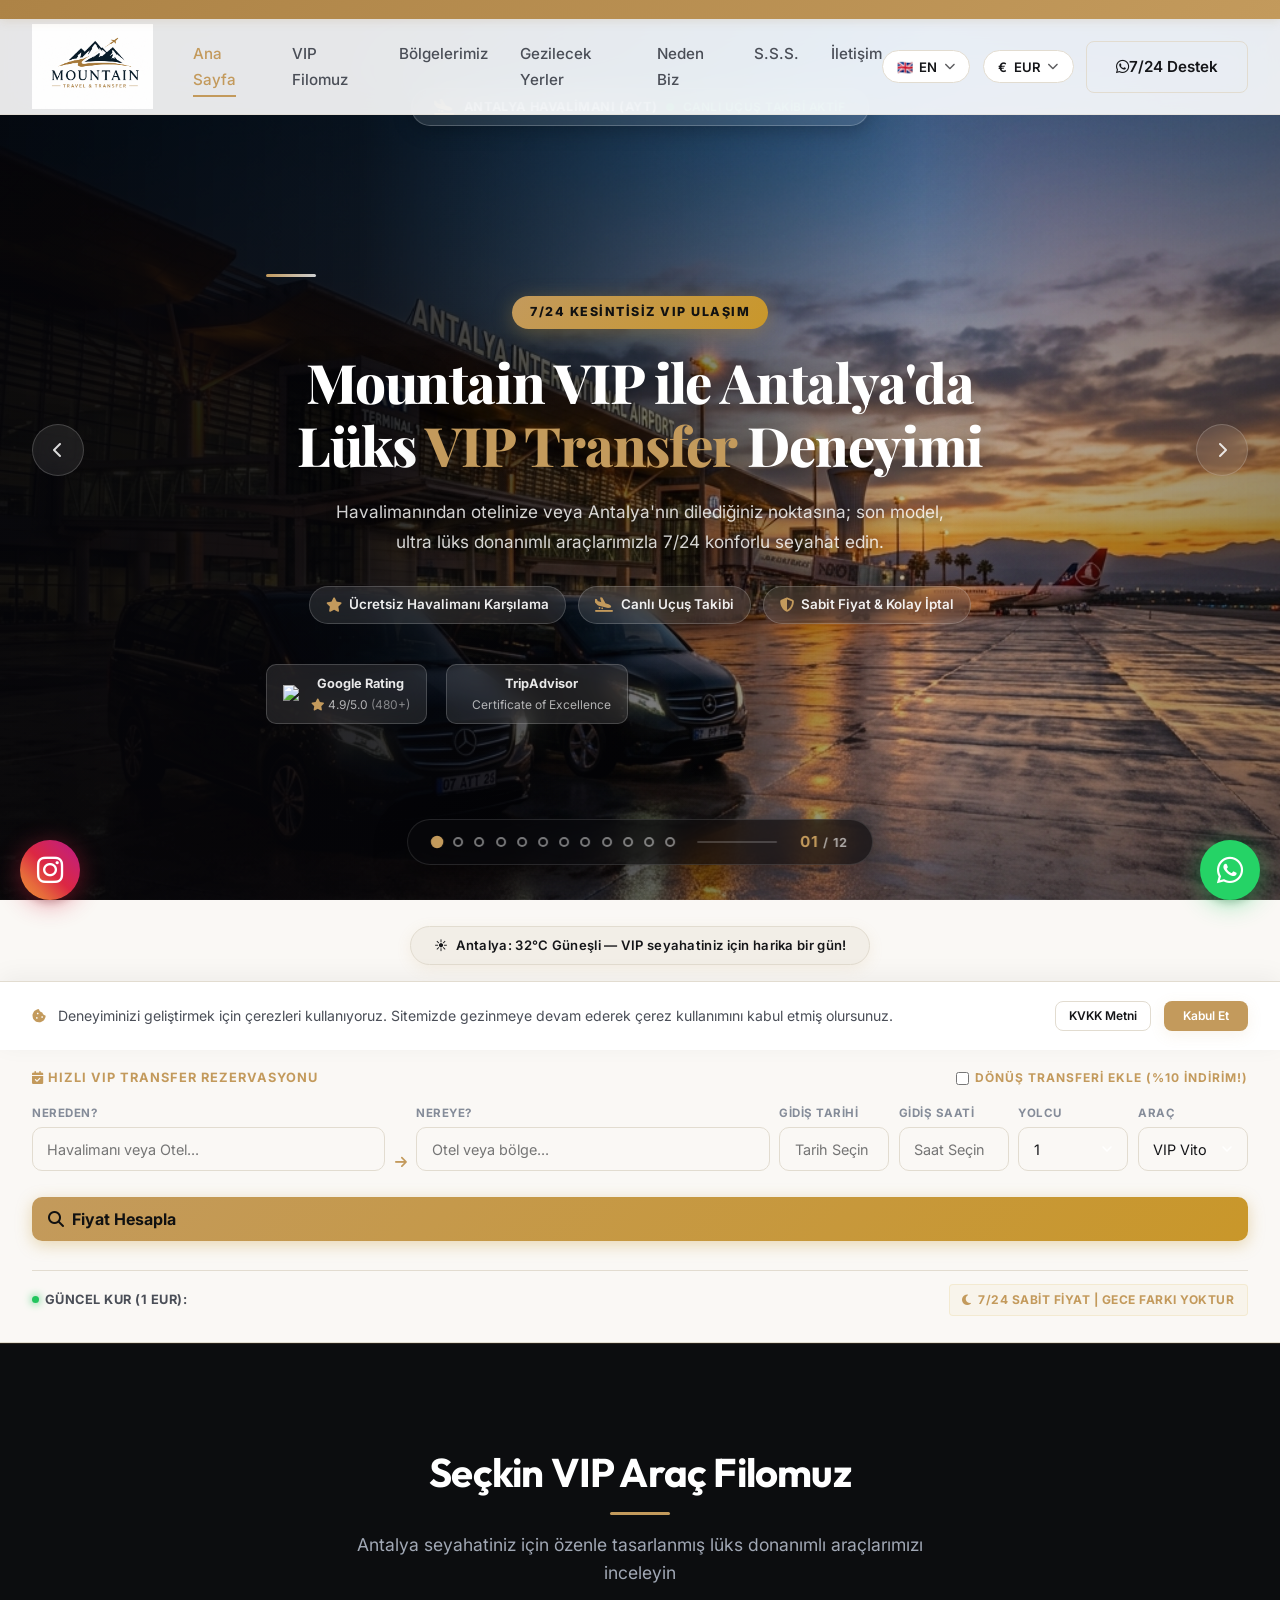
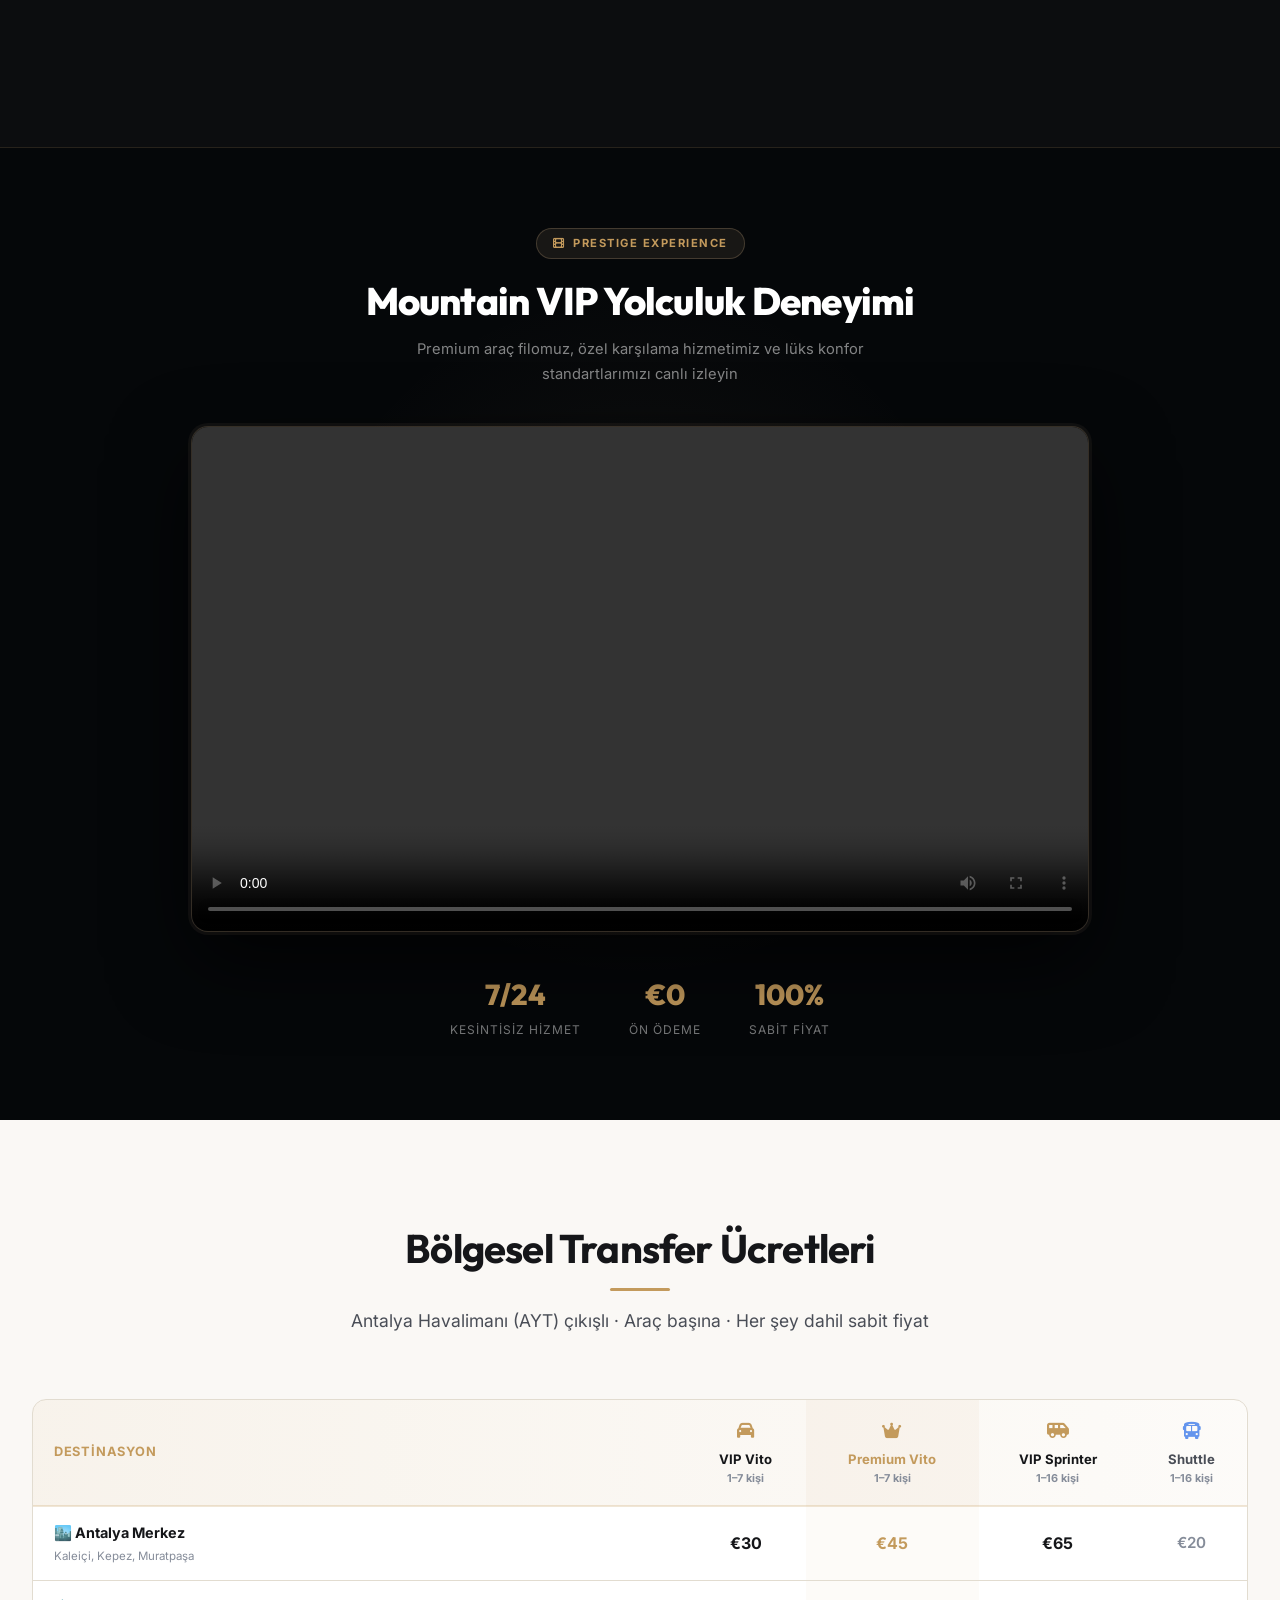
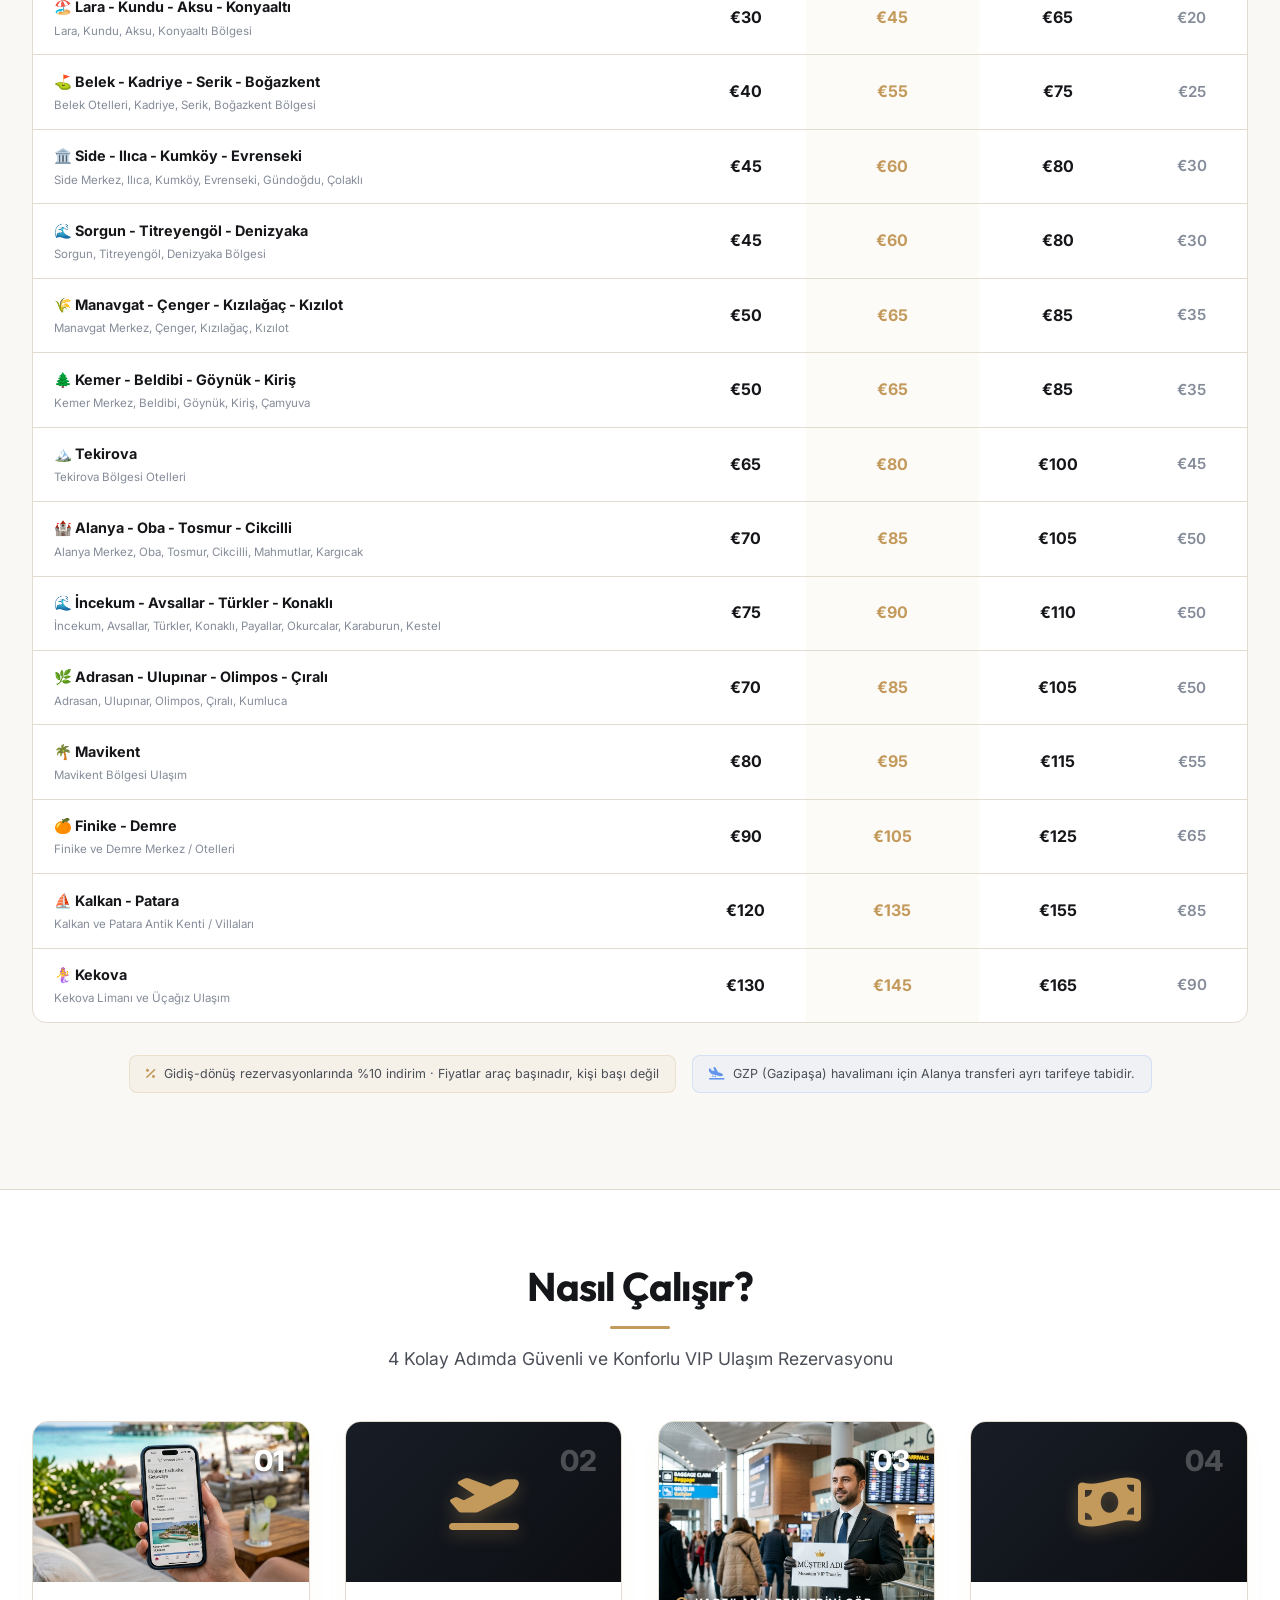
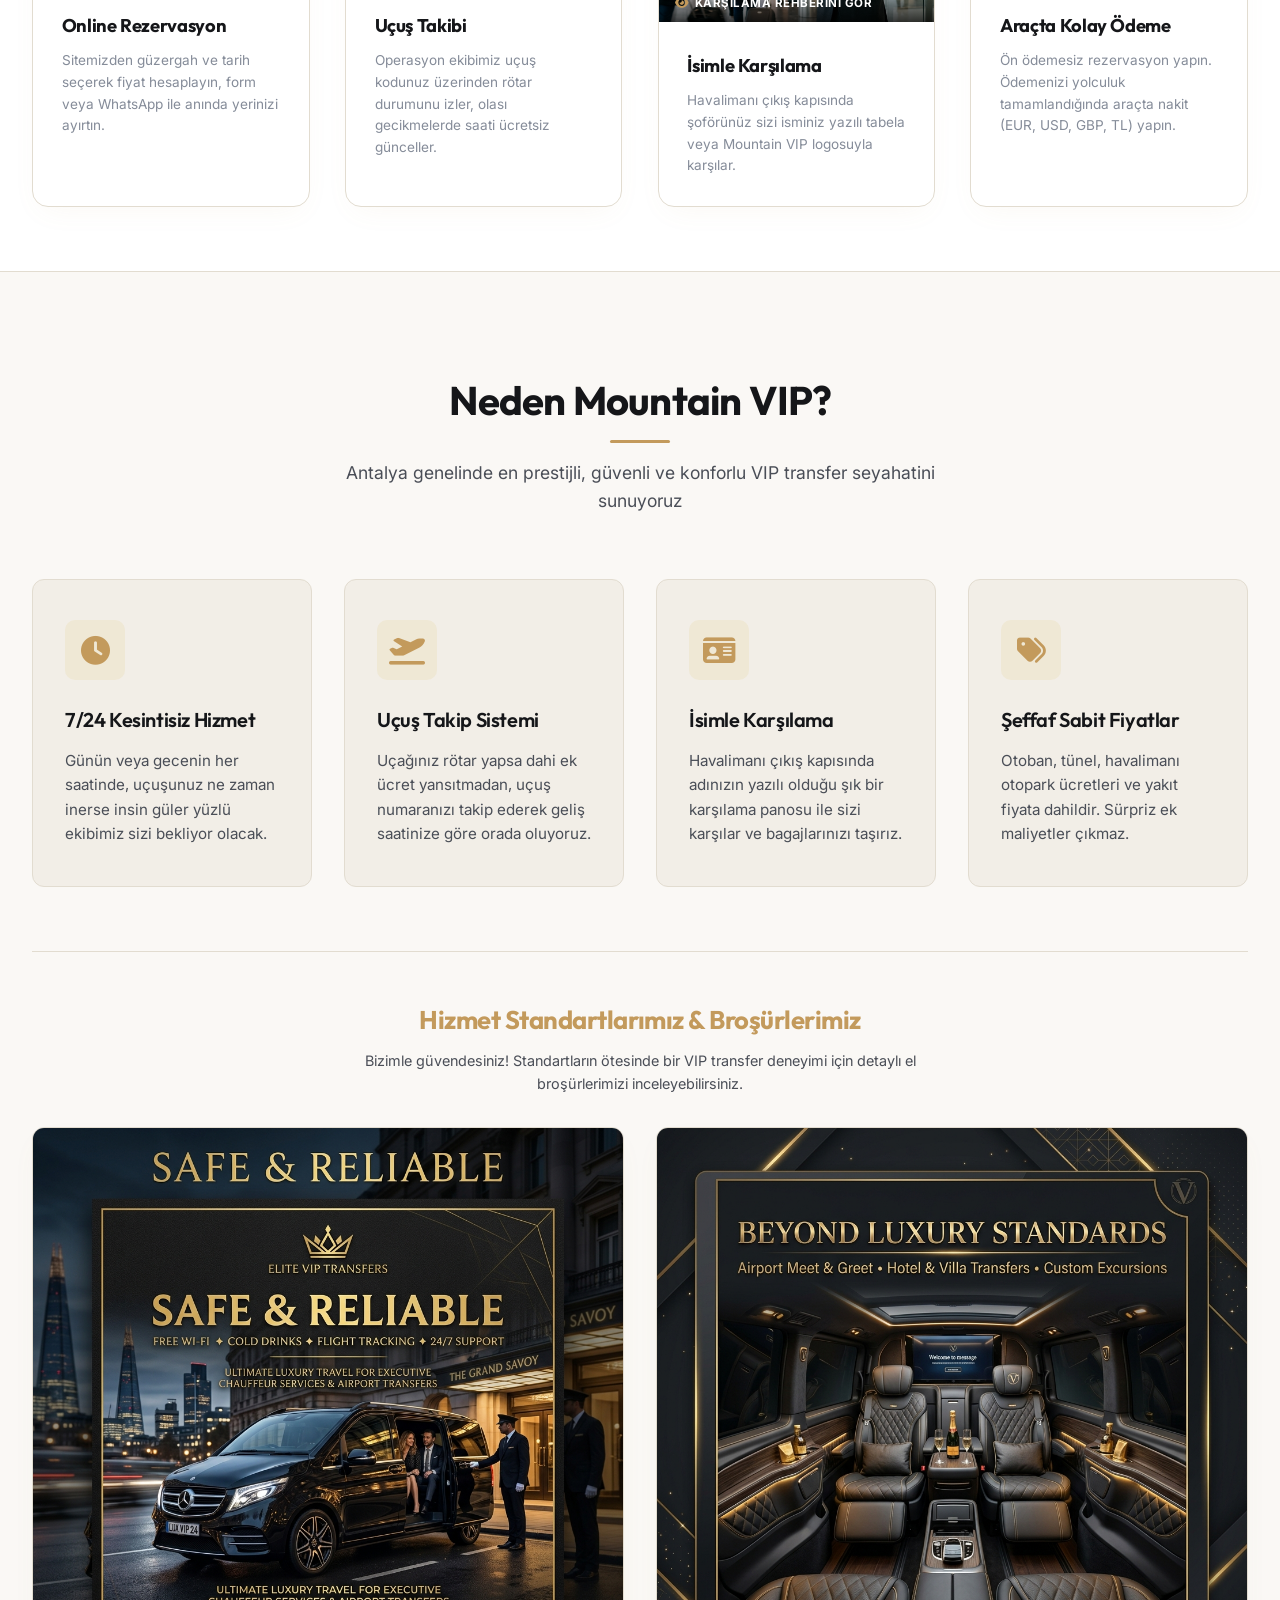
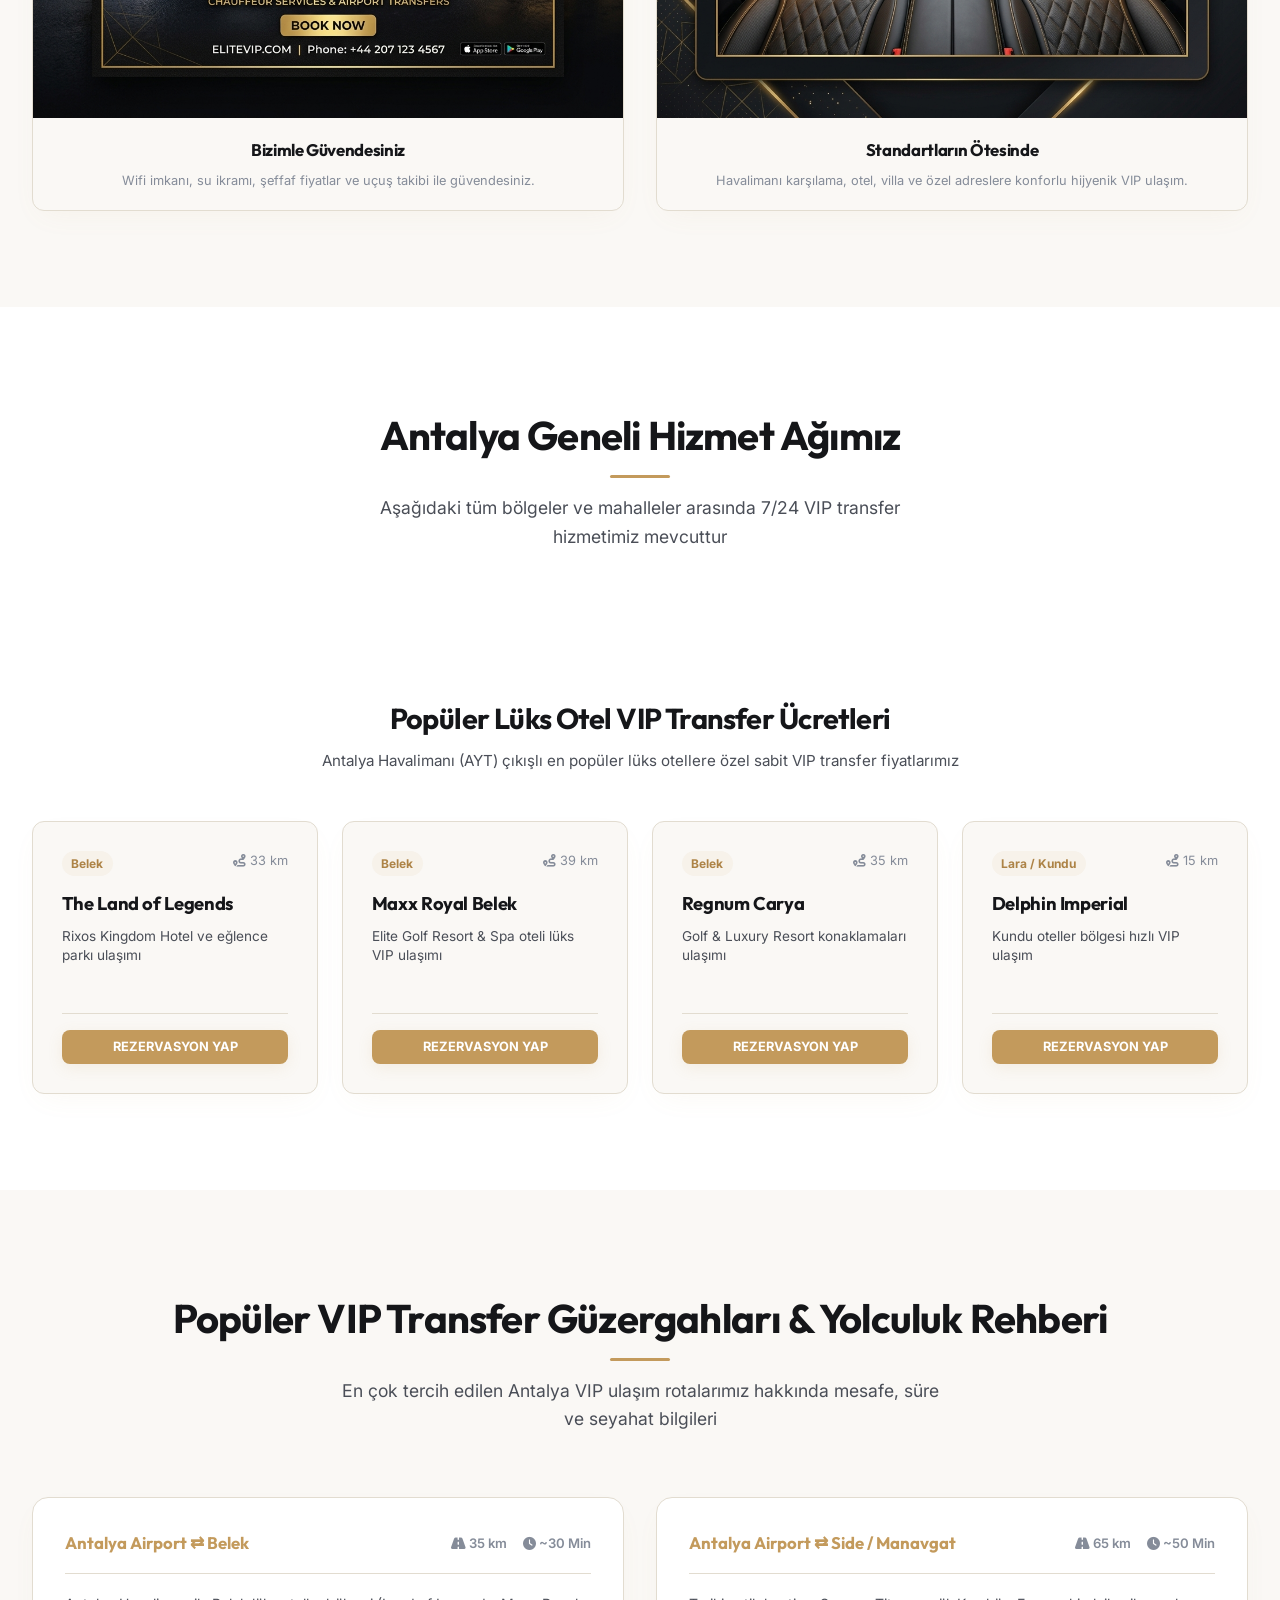
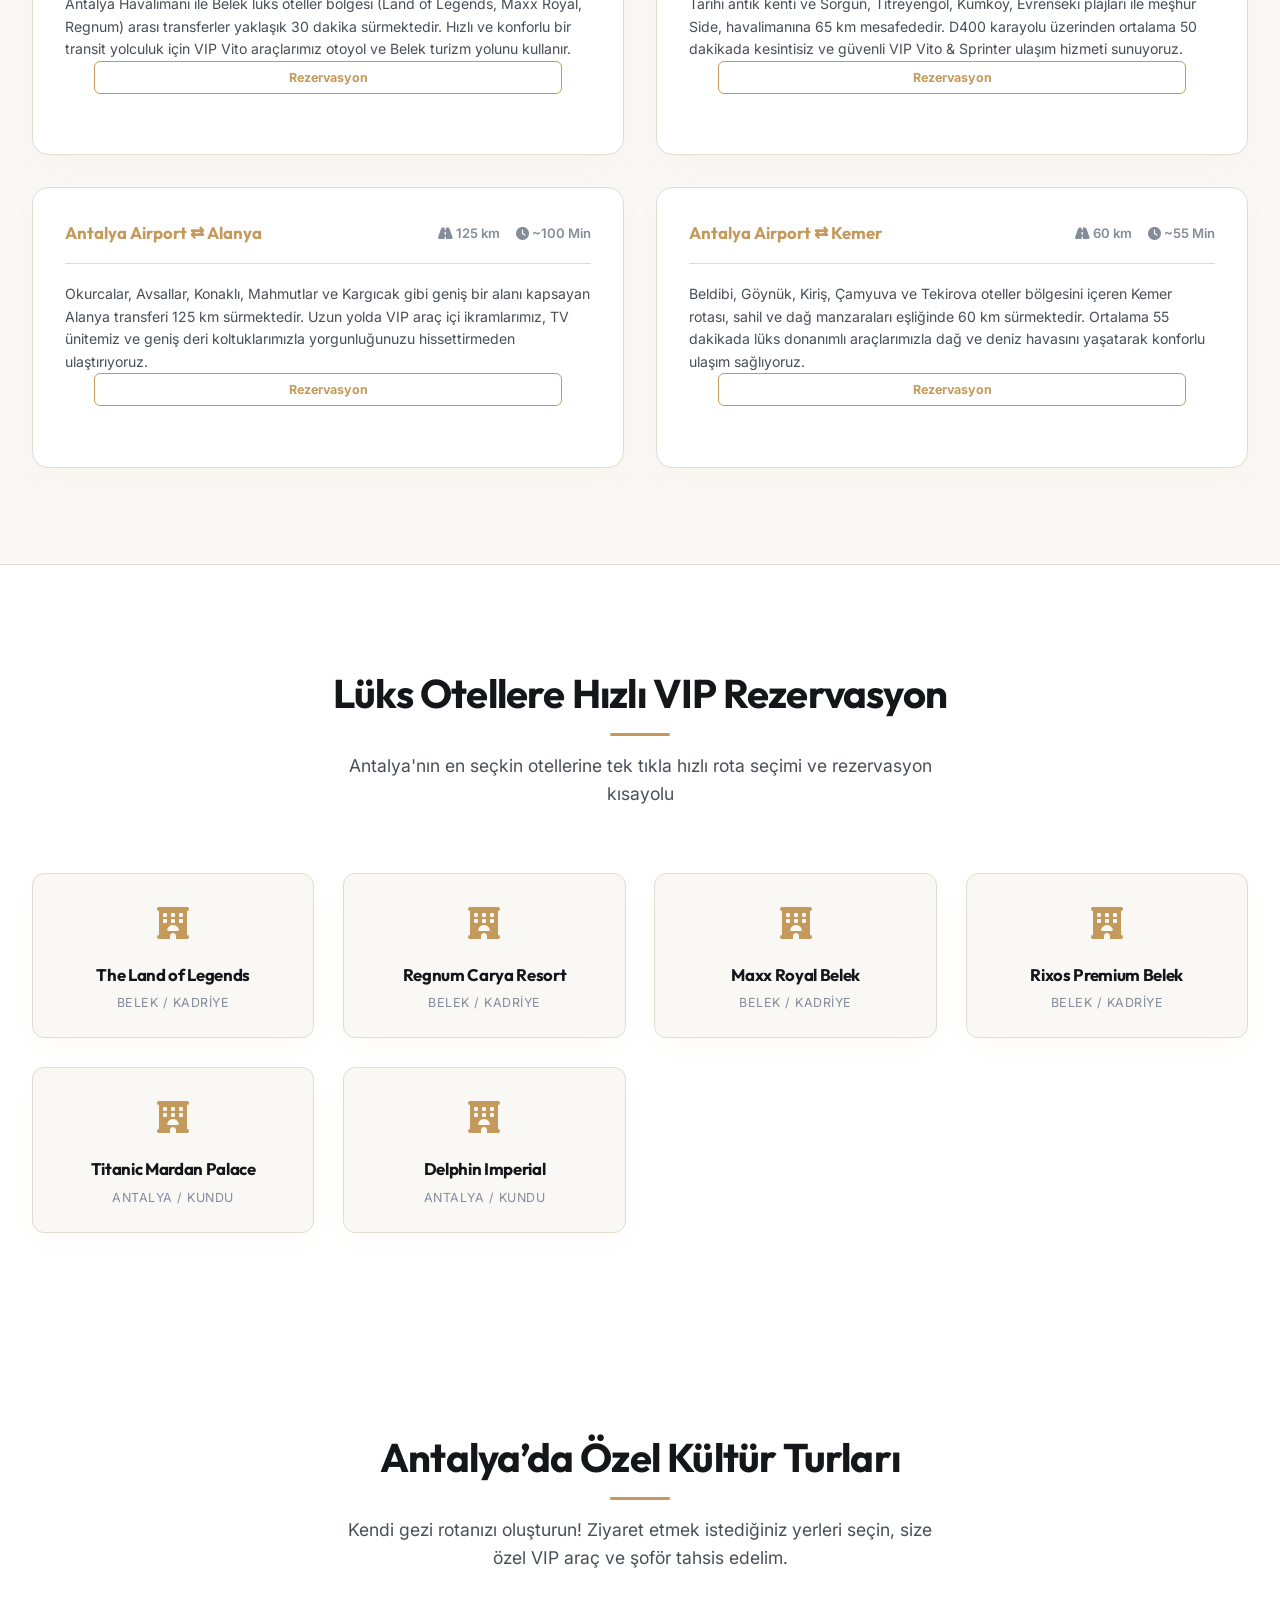
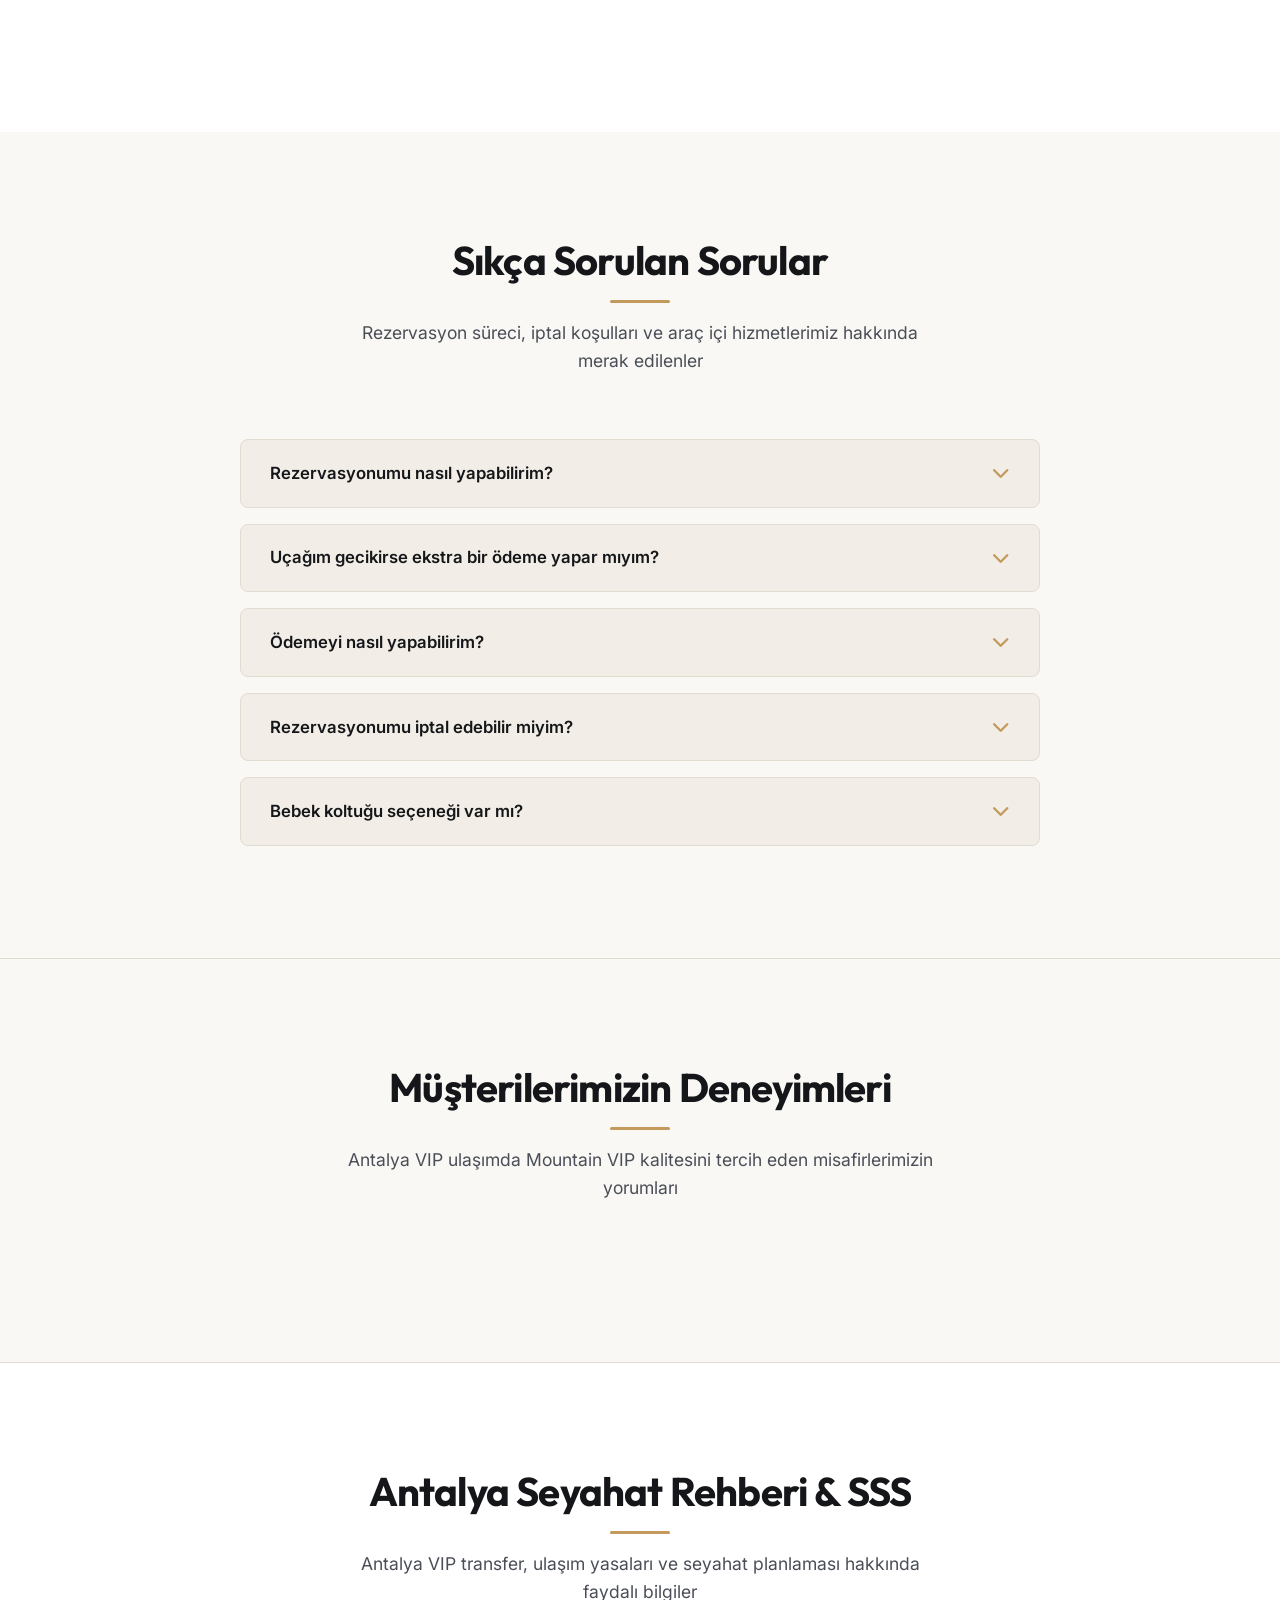
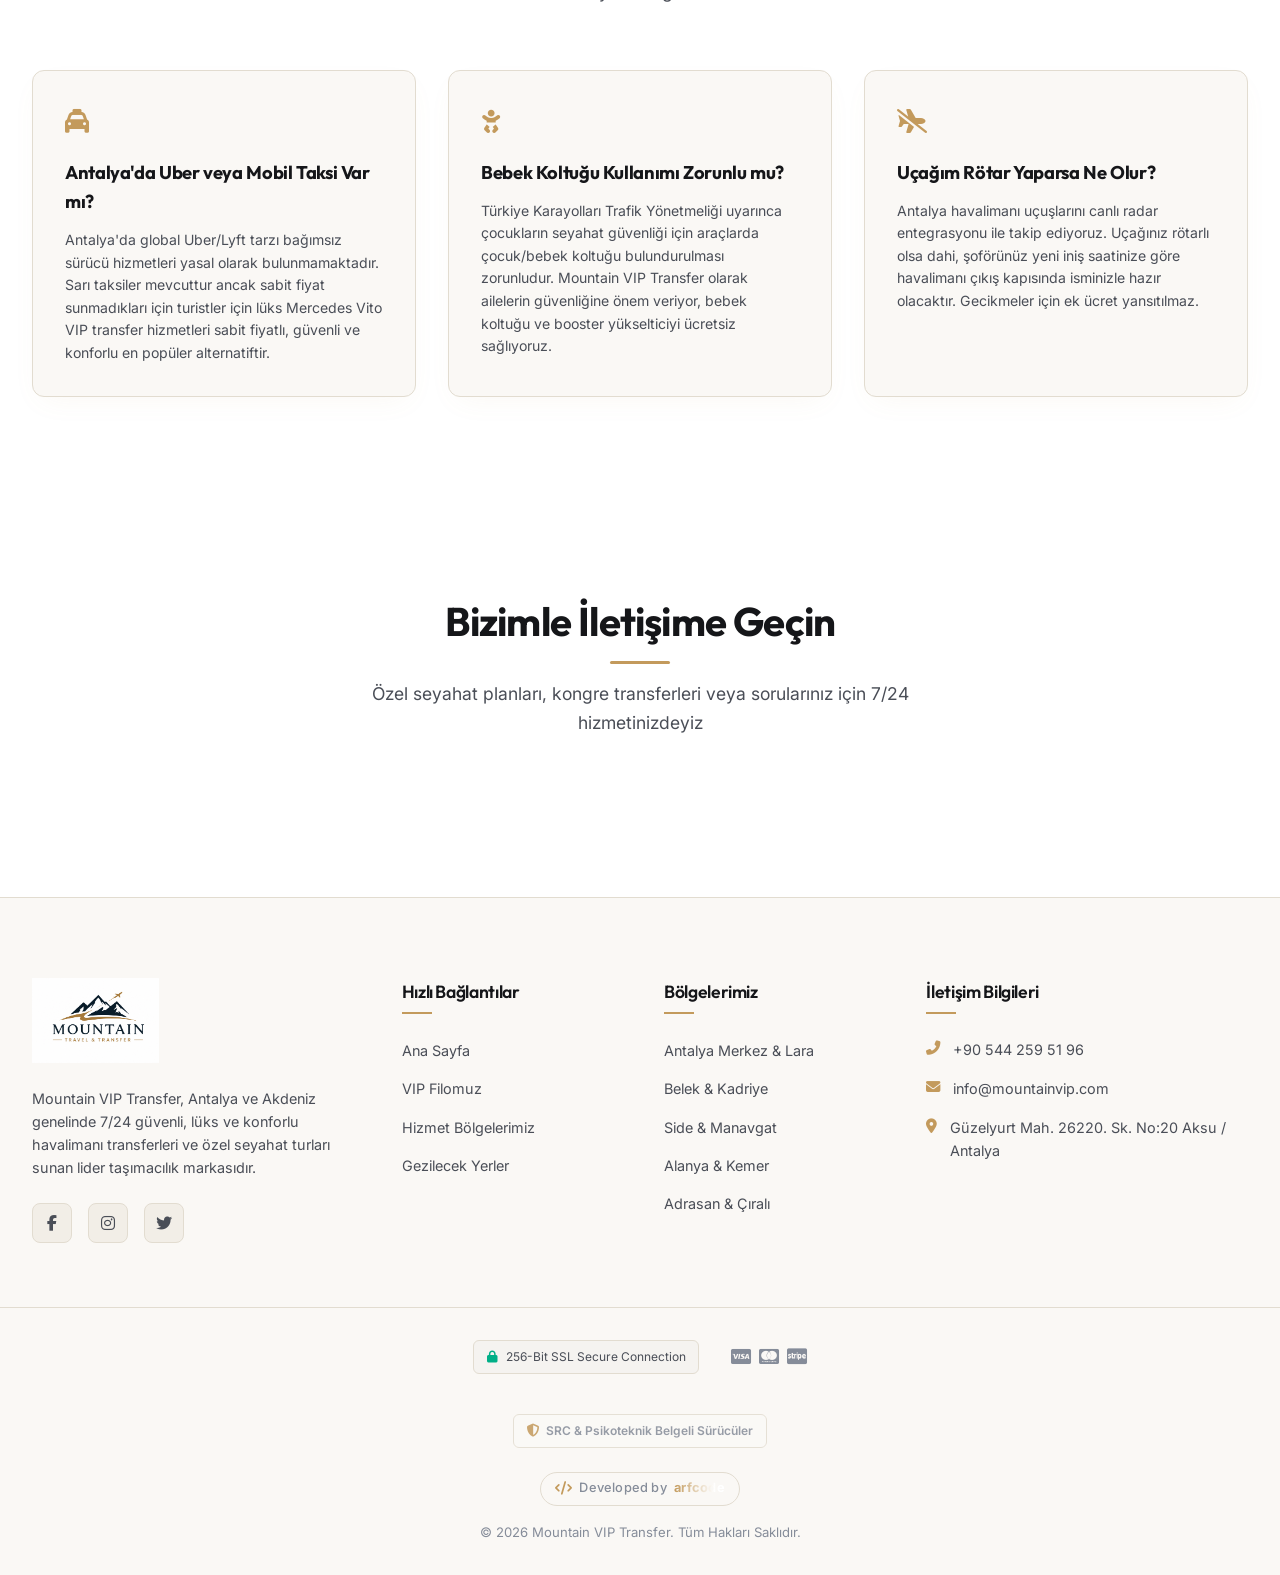
==== index.html @ fdbab808 "Remove left contact card (phone/email/address) from contact section" ====
<!DOCTYPE html>
<html lang="tr">
<head>
    <!-- Google Tag Manager -->
    <script>(function(w,d,s,l,i){w[l]=w[l]||[];w[l].push({'gtm.start':
    new Date().getTime(),event:'gtm.js'});var f=d.getElementsByTagName(s)[0],
    j=d.createElement(s),dl=l!='dataLayer'?'&l='+l:'';j.async=true;j.src=
    'https://www.googletagmanager.com/gtm.js?id='+i+dl;f.parentNode.insertBefore(j,f);
    })(window,document,'script','dataLayer','GTM-MNTNVIP');</script>
    <!-- End Google Tag Manager -->

    <!-- Google Analytics (gtag.js) - GA4 -->
    <script async src="https://www.googletagmanager.com/gtag/js?id=G-MNTNVIP724"></script>
    <script>
      window.dataLayer = window.dataLayer || [];
      function gtag(){dataLayer.push(arguments);}
      gtag('js', new Date());

      gtag('config', 'G-MNTNVIP724');
      // Google Ads Remarketing & Conversion Tracking
      gtag('config', 'AW-1122334455');
    </script>
    <!-- End Google Tags -->

    <meta charset="UTF-8">
    <meta name="viewport" content="width=device-width, initial-scale=1.0, shrink-to-fit=no, viewport-fit=cover">

    <!-- ===================== CANONICAL & HREFLANG ===================== -->
    <link rel="canonical" href="https://www.mountainviptransfer.com/">
    <link rel="alternate" hreflang="x-default" href="https://www.mountainviptransfer.com/">
    <link rel="alternate" hreflang="tr" href="https://www.mountainviptransfer.com/?lang=tr">
    <link rel="alternate" hreflang="en" href="https://www.mountainviptransfer.com/?lang=en">
    <link rel="alternate" hreflang="en-GB" href="https://www.mountainviptransfer.com/?lang=en">
    <link rel="alternate" hreflang="de" href="https://www.mountainviptransfer.com/?lang=de">
    <link rel="alternate" hreflang="de-AT" href="https://www.mountainviptransfer.com/?lang=de">
    <link rel="alternate" hreflang="de-CH" href="https://www.mountainviptransfer.com/?lang=de">
    <link rel="alternate" hreflang="ru" href="https://www.mountainviptransfer.com/?lang=ru">
    <link rel="alternate" hreflang="ru-UA" href="https://www.mountainviptransfer.com/?lang=ru">

    <!-- ===================== FAVICON ===================== -->
    <link rel="icon" type="image/png" sizes="32x32" href="assets/favicon.png">
    <link rel="icon" type="image/png" sizes="16x16" href="assets/favicon.png">
    <link rel="apple-touch-icon" sizes="180x180" href="assets/favicon.png">
    <link rel="manifest" href="assets/site.webmanifest" crossorigin="use-credentials">
    <meta name="theme-color" content="#c39a5c">
    <meta name="msapplication-TileColor" content="#c39a5c">

    <!-- ===================== PRIMARY SEO META ===================== -->
    <title id="seo-page-title">Mountain VIP Transfer | Antalya Havalimanı 7/24 Lüks VIP Transfer – Belek, Side, Alanya, Kemer</title>
    <meta name="description" id="seo-meta-desc" content="Antalya Havalimanı (AYT) 7/24 VIP Transfer | Mercedes Vito &amp; Sprinter ile Belek, Side, Alanya, Kemer ve tüm Antalya'ya özel şoförlü lüks ulaşım. Sabit fiyat, ücretsiz karşılama, uçuş takibi. Rezervasyon için hemen arayın: +90 544 259 51 96">

    <!-- Geo Meta – Antalya local signals -->
    <meta name="geo.region" content="TR-07">
    <meta name="geo.placename" content="Antalya">
    <meta name="geo.position" content="36.9117;30.8262">
    <meta name="ICBM" content="36.9117, 30.8262">

    <!-- Robots -->
    <meta name="robots" content="index, follow, max-snippet:-1, max-image-preview:large, max-video-preview:-1">
    <meta name="googlebot" content="index, follow">
    <meta name="bingbot" content="index, follow">

    <!-- Extended keywords covering all districts + international markets -->
    <meta name="keywords" content="Antalya VIP transfer, Antalya airport transfer, Antalya havalimanı transfer, Belek transfer, Side transfer, Alanya transfer, Kemer transfer, Lara transfer, Kundu transfer, Manavgat transfer, Kaş transfer, Kalkan transfer, Alanya airport taxi, luxury airport shuttle Antalya, private chauffeur Antalya, Mercedes Vito VIP, Mercedes Sprinter VIP, VIP Antalya, Antalya Flughafentransfer, Antalya trансфер, трансфер из аэропорта Антальи, luxury taxi Antalya, Antalya private transfer, airport pickup Antalya, 24/7 VIP transfer Antalya, hotel transfer Antalya, mountain vip transfer, mountainviptransfer.com">

    <!-- Author & Publisher -->
    <meta name="author" content="Mountain VIP Transfer">
    <meta name="publisher" content="Mountain VIP Transfer">
    <meta name="copyright" content="Mountain VIP Transfer 2026">
    <meta name="language" content="tr, en, de, ru">
    <meta name="revisit-after" content="7 days">
    <meta name="rating" content="general">

    <!-- ===================== OPEN GRAPH ===================== -->
    <meta property="og:site_name" content="Mountain VIP Transfer">
    <meta property="og:type" content="website">
    <meta property="og:locale" content="tr_TR">
    <meta property="og:locale:alternate" content="en_GB">
    <meta property="og:locale:alternate" content="de_DE">
    <meta property="og:locale:alternate" content="ru_RU">
    <meta property="og:url" content="https://www.mountainviptransfer.com/">
    <meta property="og:title" id="og-title" content="Mountain VIP Transfer | Antalya 7/24 Lüks VIP Transfer – AYT Havalimanı">
    <meta property="og:description" id="og-desc" content="Antalya Havalimanı'ndan Belek, Side, Alanya, Kemer ve tüm bölgelere 7/24 özel şoförlü VIP transfer. Mercedes Vito &amp; Sprinter. Sabit fiyat, ücretsiz havalimanı karşılama.">
    <meta property="og:image" content="https://www.mountainviptransfer.com/assets/vip_vito_real.png">
    <meta property="og:image:width" content="1200">
    <meta property="og:image:height" content="630">
    <meta property="og:image:alt" content="Mountain VIP Transfer – Lüks Mercedes Vito Antalya">

    <!-- ===================== TWITTER CARD ===================== -->
    <meta name="twitter:card" content="summary_large_image">
    <meta name="twitter:site" content="@mountainviptransfer">
    <meta name="twitter:creator" content="@mountainviptransfer">
    <meta name="twitter:url" content="https://www.mountainviptransfer.com/">
    <meta name="twitter:title" id="tw-title" content="Mountain VIP Transfer | Antalya 7/24 Lüks VIP Transfer">
    <meta name="twitter:description" id="tw-desc" content="Antalya Havalimanı'ndan tüm bölgelere 7/24 lüks Mercedes VIP transfer. Sabit fiyat, ücretsiz karşılama.">
    <meta name="twitter:image" content="https://www.mountainviptransfer.com/assets/vip_vito_real.png">
    <meta name="twitter:image:alt" content="Mountain VIP Transfer Antalya">

    <!-- ===================== SCHEMA.ORG – TaxiService + LocalBusiness ===================== -->
    <script type="application/ld+json">
    {
      "@context": "https://schema.org",
      "@graph": [
        {
          "@type": ["TaxiService","LocalBusiness"],
          "@id": "https://www.mountainviptransfer.com/#business",
          "name": "Mountain VIP Transfer",
          "alternateName": ["Mountain VIP", "Mountain Travel Transfer", "Mountain VIP Antalya"],
          "description": "Antalya Havalimanı'ndan Belek, Side, Alanya, Kemer, Lara, Kundu, Manavgat ve tüm Antalya bölgelerine 7/24 lüks özel şoförlü Mercedes VIP transfer hizmeti. Sabit fiyat, ücretsiz havalimanı karşılaması ve uçuş takip sistemi.",
          "image": [
            "https://www.mountainviptransfer.com/assets/logo.png",
            "https://www.mountainviptransfer.com/assets/vip_vito_real.png"
          ],
          "url": "https://www.mountainviptransfer.com/",
          "telephone": "+905442595196",
          "email": "info@mountainvip.com",
          "priceRange": "€€",
          "currenciesAccepted": "EUR, USD, GBP, TRY, RUB",
          "paymentAccepted": "Cash, Credit Card",
          "address": {
            "@type": "PostalAddress",
            "streetAddress": "Güzelyurt Mah. 26220. Sk. No:20",
            "addressLocality": "Aksu",
            "addressRegion": "Antalya",
            "postalCode": "07112",
            "addressCountry": "TR"
          },
          "geo": {
            "@type": "GeoCoordinates",
            "latitude": 36.9117,
            "longitude": 30.8262
          },
          "hasMap": "https://maps.google.com/?q=Antalya+Havalimani+AYT+Transfer",
          "openingHoursSpecification": {
            "@type": "OpeningHoursSpecification",
            "dayOfWeek": ["Monday","Tuesday","Wednesday","Thursday","Friday","Saturday","Sunday"],
            "opens": "00:00",
            "closes": "23:59"
          },
          "sameAs": [
            "https://www.instagram.com/mountainviptransfer",
            "https://www.facebook.com/mountainviptransfer"
          ],
          "areaServed": [
            {"@type":"City","name":"Antalya","sameAs":"https://en.wikipedia.org/wiki/Antalya"},
            {"@type":"Place","name":"Belek"},
            {"@type":"Place","name":"Side"},
            {"@type":"Place","name":"Alanya"},
            {"@type":"Place","name":"Kemer"},
            {"@type":"Place","name":"Lara"},
            {"@type":"Place","name":"Kundu"},
            {"@type":"Place","name":"Manavgat"},
            {"@type":"Place","name":"Kaş"},
            {"@type":"Place","name":"Kalkan"},
            {"@type":"Place","name":"Serik"},
            {"@type":"Place","name":"Beldibi"},
            {"@type":"Place","name":"Çamyuva"},
            {"@type":"Place","name":"Tekirova"},
            {"@type":"Place","name":"Göynük"},
            {"@type":"Place","name":"Antalya Airport AYT"},
            {"@type":"Place","name":"Gazipaşa Airport GZP"}
          ],
          "serviceType": [
            "Airport Transfer",
            "Private Chauffeur Service",
            "VIP Transfer",
            "Hotel Transfer",
            "Wedding Transfer",
            "Corporate Transfer",
            "Hourly Chauffeur"
          ],
          "aggregateRating": {
            "@type": "AggregateRating",
            "ratingValue": "4.9",
            "bestRating": "5",
            "worstRating": "1",
            "reviewCount": "480"
          },
          "review": [
            {
              "@type": "Review",
              "author": {"@type":"Person","name":"Hans Müller","nationality":"German"},
              "datePublished": "2026-06-15",
              "reviewBody": "Excellent private transfer from Antalya Airport to Belek. Premium clean Vito, friendly driver and free baby seat. Punctual and highly professional. Highly recommended!",
              "reviewRating": {"@type":"Rating","bestRating":"5","ratingValue":"5","worstRating":"1"}
            },
            {
              "@type": "Review",
              "author": {"@type":"Person","name":"Elena Smirnova","nationality":"Russian"},
              "datePublished": "2026-06-20",
              "reviewBody": "Замечательный сервис! Встретили вовремя с табличкой. Машина чистая, просторный салон, кондиционер работал отлично. Рекомендую для поездок в Аланью и Белек.",
              "reviewRating": {"@type":"Rating","bestRating":"5","ratingValue":"5","worstRating":"1"}
            },
            {
              "@type": "Review",
              "author": {"@type":"Person","name":"Sarah B.","nationality":"British"},
              "datePublished": "2026-06-10",
              "reviewBody": "Incredible VIP service from Antalya AYT Airport to our Kemer hotel. The Mercedes Vito was immaculate, driver was waiting with our name sign. 5 stars without hesitation.",
              "reviewRating": {"@type":"Rating","bestRating":"5","ratingValue":"5","worstRating":"1"}
            }
          ]
        },
        {
          "@type": "WebSite",
          "@id": "https://www.mountainviptransfer.com/#website",
          "url": "https://www.mountainviptransfer.com/",
          "name": "Mountain VIP Transfer",
          "description": "Antalya 7/24 VIP Transfer – Belek, Side, Alanya, Kemer, Lara, Kundu",
          "inLanguage": ["tr","en","de","ru"],
          "potentialAction": {
            "@type": "SearchAction",
            "target": "https://www.mountainviptransfer.com/?s={search_term_string}",
            "query-input": "required name=search_term_string"
          }
        },
        {
          "@type": "BreadcrumbList",
          "@id": "https://www.mountainviptransfer.com/#breadcrumb",
          "itemListElement": [
            {"@type":"ListItem","position":1,"name":"Anasayfa","item":"https://www.mountainviptransfer.com/"},
            {"@type":"ListItem","position":2,"name":"VIP Araç Filomuz","item":"https://www.mountainviptransfer.com/#fleet"},
            {"@type":"ListItem","position":3,"name":"Bölgeler","item":"https://www.mountainviptransfer.com/#regions"},
            {"@type":"ListItem","position":4,"name":"Neden Mountain VIP?","item":"https://www.mountainviptransfer.com/#why"},
            {"@type":"ListItem","position":5,"name":"İletişim","item":"https://www.mountainviptransfer.com/#contact"}
          ]
        },
        {
          "@type": "FAQPage",
          "@id": "https://www.mountainviptransfer.com/#faq",
          "mainEntity": [
            {
              "@type": "Question",
              "name": "Antalya Havalimanı'ndan transfer fiyatları ne kadar?",
              "acceptedAnswer": {
                "@type": "Answer",
                "text": "Antalya Havalimanı'ndan (AYT) Belek'e transfer €25'ten, Side'ye €35'ten, Alanya'ya €65'ten, Kemer'e €30'dan başlamaktadır. Tüm fiyatlar sabit olup sürpriz ek ücret uygulanmaz."
              }
            },
            {
              "@type": "Question",
              "name": "How much does a VIP transfer from Antalya Airport cost?",
              "acceptedAnswer": {
                "@type": "Answer",
                "text": "VIP transfer from Antalya Airport (AYT) starts from €25 to Belek, €35 to Side, €65 to Alanya and €30 to Kemer. All prices are fixed with no hidden extras."
              }
            },
            {
              "@type": "Question",
              "name": "Сколько стоит трансфер из аэропорта Антальи?",
              "acceptedAnswer": {
                "@type": "Answer",
                "text": "VIP трансфер из аэропорта Антальи (AYT) начинается от €25 до Белека, €35 до Сиде, €65 до Аланьи, €30 до Кемера. Все цены фиксированные, без скрытых доплат."
              }
            },
            {
              "@type": "Question",
              "name": "Wie viel kostet ein VIP Transfer vom Flughafen Antalya?",
              "acceptedAnswer": {
                "@type": "Answer",
                "text": "VIP Transfer vom Flughafen Antalya (AYT) beginnt ab €25 nach Belek, €35 nach Side, €65 nach Alanya und €30 nach Kemer. Alle Preise sind Festpreise ohne versteckte Kosten."
              }
            },
            {
              "@type": "Question",
              "name": "7/24 transfer hizmeti mevcut mu?",
              "acceptedAnswer": {
                "@type": "Answer",
                "text": "Evet, Mountain VIP Transfer 365 gün 24 saat hizmet vermektedir. Uçuşunuz gece 03:00'te inse bile şoförünüz sizi karşılar."
              }
            },
            {
              "@type": "Question",
              "name": "Do you offer free flight tracking?",
              "acceptedAnswer": {
                "@type": "Answer",
                "text": "Yes, Mountain VIP Transfer monitors your flight in real-time. If your flight is delayed, your driver will automatically adjust the pickup time at no extra charge."
              }
            }
          ]
        }
      ]
    }
    </script>

    <!-- FAQPage Schema (dynamic, filled by app.js) -->
    <script type="application/ld+json" id="faq-schema-markup"></script>

    <!-- Preconnect for performance -->
    <link rel="preconnect" href="https://fonts.googleapis.com">
    <link rel="preconnect" href="https://fonts.gstatic.com" crossorigin>
    <link rel="preconnect" href="https://cdnjs.cloudflare.com">
    <link rel="dns-prefetch" href="https://www.googletagmanager.com">
    <link rel="dns-prefetch" href="https://api.whatsapp.com">

    <!-- Flatpickr CSS (Luxury Date & Time Picker) -->
    <link rel="stylesheet" href="https://cdn.jsdelivr.net/npm/flatpickr/dist/flatpickr.min.css">
    <link rel="stylesheet" href="https://cdn.jsdelivr.net/npm/flatpickr/dist/themes/dark.css">
    
    <!-- CSS Stylesheet -->
    <link rel="stylesheet" href="style.css?v=1.8">
    <!-- Font Awesome Icons -->
    <link rel="stylesheet" href="https://cdnjs.cloudflare.com/ajax/libs/font-awesome/6.4.0/css/all.min.css">
    
    <!-- Mobile Header Quick Fix -->
    <style>
    @media (max-width: 768px) {
        .nav-container {
            height: 110px !important;
            padding: 10px 1rem !important;
            display: flex !important;
            flex-direction: column !important;
            justify-content: flex-start !important;
            align-items: flex-start !important;
            position: relative !important;
        }
        
        .brand-logo {
            height: 42px !important;
            display: flex !important;
            align-items: center !important;
        }

        .brand-logo-img {
            height: 42px !important;
            width: auto !important;
        }

        .mobile-menu-toggle {
            position: absolute !important;
            top: 15px !important;
            right: 1rem !important;
            margin: 0 !important;
            height: 36px !important;
            width: 36px !important;
            display: flex !important;
            align-items: center !important;
            justify-content: center !important;
        }

        .nav-actions {
            width: 100% !important;
            display: flex !important;
            flex-direction: row !important;
            justify-content: space-between !important;
            align-items: center !important;
            gap: 0.4rem !important;
            margin-top: 10px !important;
            height: auto !important;
        }

        .lang-dropdown, .currency-dropdown {
            margin: 0 !important;
            flex: 1 !important;
            max-width: 85px !important;
        }

        .lang-trigger-btn, .currency-switch-trigger {
            width: 100% !important;
            padding: 0.35rem 0.5rem !important;
            font-size: 0.75rem !important;
            height: 34px !important;
            box-sizing: border-box !important;
            display: flex !important;
            align-items: center !important;
            justify-content: space-between !important;
        }

        #nav-call-btn {
            position: static !important;
            flex: 2 !important;
            margin: 0 !important;
            display: inline-flex !important;
            align-items: center !important;
            justify-content: center !important;
            font-size: 0.75rem !important;
            padding: 0.35rem 0.6rem !important;
            height: 34px !important;
            white-space: nowrap !important;
            box-sizing: border-box !important;
        }

        .hero-slider-section {
            padding-top: 130px !important;
        }

        .contact-grid {
            max-width: 600px;
            margin: 0 auto;
            display: flex;
            flex-direction: column;
            gap: 2rem;
        }
    }
    @media (max-width: 768px) {
        .contact-grid {
            gap: 1.5rem !important;
        }
    }
    @media (max-width: 1250px) and (min-width: 769px) {
        .nav-menu {
            gap: 0.7rem !important;
        }
        .nav-link {
            font-size: 0.82rem !important;
        }
        .nav-actions {
            gap: 0.8rem !important;
        }
        #nav-call-btn {
            padding: 0.4rem 0.8rem !important;
            font-size: 0.8rem !important;
        }
    }
    </style>
</head>
<body>
    <!-- Google Tag Manager (noscript) -->
    <noscript><iframe src="https://www.googletagmanager.com/ns.html?id=GTM-MNTNVIP"
    height="0" width="0" style="display:none;visibility:hidden"></iframe></noscript>
    <!-- End Google Tag Manager (noscript) -->



    <!-- Floating WhatsApp Button -->
    <a href="https://api.whatsapp.com/send?phone=+905442595196&text=Merhaba%20Mountain%20VIP%2C%20transfer%20hakk%C4%B1nda%20bilgi%20almak%20istiyorum." target="_blank" class="whatsapp-float" aria-label="WhatsApp üzerinden bizimle iletişim kurun" id="whatsapp-floating-btn">
        <i class="fab fa-whatsapp"></i>
    </a>

    <!-- Floating Instagram Button -->
    <a href="https://www.instagram.com/mountainviptransfer?utm_source=qr" target="_blank" class="instagram-float" aria-label="Instagram üzerinden bizi takip edin" id="instagram-floating-btn">
        <i class="fab fa-instagram"></i>
    </a>

    <!-- Header / Navigation -->
    <header>
        <!-- Dynamic Policy Promo Bar -->
        <div id="alert-promo-banner" class="alert-promo-banner"></div>
        
        <div class="container nav-container">
            <a href="#" class="logo" id="header-logo">
                <img src="assets/logo.png" alt="Mountain VIP Transfer – Antalya Lüks Transfer Logo" class="brand-logo-img" width="170" height="85" fetchpriority="high" decoding="async">
            </a>
            
            <nav>
                <ul class="nav-menu" id="nav-menu">
                    <li><a href="#home" class="nav-link active" data-translate="nav_home">Ana Sayfa</a></li>
                    <li><a href="#fleet" class="nav-link" data-translate="nav_fleet">VIP Filomuz</a></li>
                    <li><a href="#regions" class="nav-link">Bölgelerimiz</a></li>
                    <li><a href="#tours" class="nav-link" data-translate="nav_tours">Gezilecek Yerler</a></li>
                    <li><a href="#why" class="nav-link" data-translate="nav_why">Neden Biz</a></li>
                    <li><a href="#faq" class="nav-link" data-translate="nav_faq">S.S.S.</a></li>
                    <li><a href="#contact" class="nav-link" data-translate="nav_contact">İletişim</a></li>
                </ul>
            </nav>
            
            <div class="nav-actions">
                <!-- Language Selector Dropdown -->
                <div class="dropdown lang-dropdown" id="lang-dropdown">
                    <button class="dropdown-trigger lang-switch-trigger" id="lang-trigger-btn">
                        <span id="active-flag">🇬🇧</span> <span id="active-lang">EN</span> <i class="fas fa-chevron-down" style="font-size: 0.7rem; opacity: 0.7;"></i>
                    </button>
                    <div class="dropdown-menu lang-dropdown-menu" id="lang-menu">
                        <a href="#" class="dropdown-item" data-lang="tr"><span>🇹🇷</span> Türkçe (TR)</a>
                        <a href="#" class="dropdown-item" data-lang="en"><span>🇬🇧</span> English (EN)</a>
                        <a href="#" class="dropdown-item" data-lang="de"><span>🇩🇪</span> Deutsch (DE)</a>
                        <a href="#" class="dropdown-item" data-lang="ru"><span>🇷🇺</span> Русский (RU)</a>
                        <a href="#" class="dropdown-item" data-lang="ro"><span>🇷🇴</span> Română (RO)</a>
                    </div>
                </div>

                <!-- Currency Selector Dropdown -->
                <div class="dropdown currency-dropdown" id="currency-dropdown">
                    <button class="dropdown-trigger currency-switch-trigger" id="currency-trigger-btn">
                        <span id="active-curr-symbol">€</span> <span id="active-curr-code">EUR</span> <i class="fas fa-chevron-down" style="font-size: 0.7rem; opacity: 0.7;"></i>
                    </button>
                    <div class="dropdown-menu currency-dropdown-menu" id="currency-menu">
                        <a href="#" class="dropdown-item" data-curr="EUR"><span>€</span> EUR</a>
                        <a href="#" class="dropdown-item" data-curr="USD"><span>$</span> USD</a>
                        <a href="#" class="dropdown-item" data-curr="RUB"><span>₽</span> RUB</a>
                        <a href="#" class="dropdown-item" data-curr="GBP"><span>£</span> GBP</a>
                        <a href="#" class="dropdown-item" data-curr="TRY"><span>₺</span> TRY</a>
                    </div>
                </div>
                <a href="https://wa.me/905442595196" target="_blank" rel="noopener noreferrer" class="btn btn-secondary nav-cta-btn" id="nav-call-btn" style="white-space: nowrap;">
                    <i class="fab fa-whatsapp"></i> <span data-translate="cta_call">7/24 Destek</span>
                </a>
                <button class="mobile-menu-toggle" id="mobile-menu-toggle" aria-label="Menüyü Aç">
                    <i class="fas fa-bars"></i>
                </button>
            </div>
        </div>
    </header>

    <!-- Hero Slider Section — FULL WIDTH, no booking widget inside -->
    <section id="home" class="hero-slider-section">
        <!-- Visually Hidden Unique H1 for Google SEO Compliance -->
        <h1 class="visually-hidden">Mountain VIP Transfer | Antalya Havalimanı 7/24 Lüks VIP Transfer – Belek, Side, Alanya, Kemer</h1>

        <!-- 12 Unique Slide Backgrounds (4 TR + 4 EN + 4 RU) -->
        <div class="hero-slides-bg">
            <div class="hero-slide-bg active"  style="background-image: url('assets/slide1.png'); background-position: center;"></div>
            <div class="hero-slide-bg"         style="background-image: url('assets/slide2.png'); background-position: center;"></div>
            <div class="hero-slide-bg"         style="background-image: url('assets/slide3.png'); background-position: center;"></div>
            <div class="hero-slide-bg"         style="background-image: url('assets/slide4.png'); background-position: center;"></div>
            <div class="hero-slide-bg"         style="background-image: url('assets/slide1.png'); background-position: center;"></div>
            <div class="hero-slide-bg"         style="background-image: url('assets/slide2.png'); background-position: center;"></div>
            <div class="hero-slide-bg"         style="background-image: url('assets/slide3.png'); background-position: center;"></div>
            <div class="hero-slide-bg"         style="background-image: url('assets/slide4.png'); background-position: center;"></div>
            <div class="hero-slide-bg"         style="background-image: url('assets/slide1.png'); background-position: center;"></div>
            <div class="hero-slide-bg"         style="background-image: url('assets/slide2.png'); background-position: center;"></div>
            <div class="hero-slide-bg"         style="background-image: url('assets/slide3.png'); background-position: center;"></div>
            <div class="hero-slide-bg"         style="background-image: url('assets/slide4.png'); background-position: center;"></div>
        </div>

        <!-- Cinematic overlay -->
        <div class="hero-slider-overlay"></div>

        <!-- Airport Badge -->
        <div class="hero-airport-badge">
            <i class="fas fa-plane-arrival"></i>
            <span>Antalya Havalimanı (AYT)</span>
            <span class="hero-airport-dot"></span>
            <span class="hero-airport-live">Canlı Uçuş Takibi Aktif</span>
        </div>

        <!-- Slide Text Content — centered -->
        <div class="hero-text-center">

            <div class="hero-slide-content active" data-slide="0">
                <div class="hero-slide-line"></div>
                <span class="hero-slide-badge" data-translate="hero_badge">7/24 Kesintisiz VIP Ulaşım</span>
                <h2 class="hero-slide-title" data-translate="hero_title">
                    Mountain VIP ile Antalya'da<br>Lüks <span>VIP Transfer</span> Deneyimi
                </h2>
                <p class="hero-slide-desc" data-translate="hero_text">
                    Havalimanından otelinize veya Antalya'nın dilediğiniz noktasına; son model, ultra lüks donanımlı araçlarımızla 7/24 konforlu seyahat edin.
                </p>
                <div class="hero-slide-features">
                    <span><i class="fas fa-star"></i> Ücretsiz Havalimanı Karşılama</span>
                    <span><i class="fas fa-plane-arrival"></i> Canlı Uçuş Takibi</span>
                    <span><i class="fas fa-shield-alt"></i> Sabit Fiyat &amp; Kolay İptal</span>
                </div>
            </div>

            <div class="hero-slide-content" data-slide="1">
                <div class="hero-slide-line"></div>
                <span class="hero-slide-badge">Mercedes Vito &amp; Sprinter</span>
                <h2 class="hero-slide-title">
                    Antalya'nın Her Noktasına<br><span>Premium Konfor</span> ile Transfer
                </h2>
                <p class="hero-slide-desc">
                    Belek, Side, Alanya, Kemer ve tüm bölgelere en son model araçlarımızla güvenli, lüks transfer hizmeti sunuyoruz.
                </p>
                <div class="hero-slide-features">
                    <span><i class="fas fa-couch"></i> Yatarlı Konfor Koltuklar</span>
                    <span><i class="fas fa-wifi"></i> Ücretsiz Wi-Fi</span>
                    <span><i class="fas fa-temperature-low"></i> Klima &amp; İklimlendirme</span>
                </div>
            </div>

            <div class="hero-slide-content" data-slide="2">
                <div class="hero-slide-line"></div>
                <span class="hero-slide-badge">VIP Havalimanı Karşılama</span>
                <h2 class="hero-slide-title">
                    Havalimanında<br><span>Profesyonel</span> VIP Karşılama
                </h2>
                <p class="hero-slide-desc">
                    Şoförlerimiz isim tabelanızla sizi karşılar, bagajlarınızı taşır ve lüks aracınıza ulaştırır.
                </p>
                <div class="hero-slide-features">
                    <span><i class="fas fa-user-tie"></i> Profesyonel Şoförler</span>
                    <span><i class="fas fa-briefcase"></i> Bagaj Yardımı</span>
                    <span><i class="fas fa-clock"></i> 7/24 Destek</span>
                </div>
            </div>

            <div class="hero-slide-content" data-slide="3">
                <div class="hero-slide-line"></div>
                <span class="hero-slide-badge">Ultra Lüks İç Mekan</span>
                <h2 class="hero-slide-title">
                    Seyahat Değil<br><span>Bir Deneyim</span> Yaşayın
                </h2>
                <p class="hero-slide-desc">
                    Deri koltuklar, LED ambiyans aydınlatması, VIP ikramlar ve tam özel kabin konforu ile farkı hissedin.
                </p>
                <div class="hero-slide-features">
                    <span><i class="fas fa-glass-cheers"></i> VIP İkram Servisi</span>
                    <span><i class="fas fa-tv"></i> Multimedya Ekran</span>
                    <span><i class="fas fa-lock"></i> Tam Gizlilik</span>
                </div>
            </div>

            <!-- English Slides (Slides 5-8) -->
            <div class="hero-slide-content" data-slide="4">
                <div class="hero-slide-line"></div>
                <span class="hero-slide-badge">24/7 Continuous VIP Transport</span>
                <h2 class="hero-slide-title">
                    Luxury <span>VIP Transfer</span><br>Experience in Antalya
                </h2>
                <p class="hero-slide-desc">
                    Travel comfortably 24/7 to your hotel from the airport or to any point in Antalya with our latest model, ultra-luxury equipped vehicles.
                </p>
                <div class="hero-slide-features">
                    <span><i class="fas fa-star"></i> Free Airport Welcome</span>
                    <span><i class="fas fa-plane-arrival"></i> Live Flight Tracking</span>
                    <span><i class="fas fa-shield-alt"></i> Fixed Price &amp; Easy Cancel</span>
                </div>
            </div>

            <div class="hero-slide-content" data-slide="5">
                <div class="hero-slide-line"></div>
                <span class="hero-slide-badge">Mercedes Vito &amp; Sprinter</span>
                <h2 class="hero-slide-title">
                    Transfer with <span>Premium Comfort</span><br>to Every Corner of Antalya
                </h2>
                <p class="hero-slide-desc">
                    We offer safe, luxury transfer services to Belek, Side, Alanya, Kemer, and all regions with our latest model vehicles.
                </p>
                <div class="hero-slide-features">
                    <span><i class="fas fa-couch"></i> Reclining Comfort Seats</span>
                    <span><i class="fas fa-wifi"></i> Free Wi-Fi</span>
                    <span><i class="fas fa-temperature-low"></i> Climate Control &amp; AC</span>
                </div>
            </div>

            <div class="hero-slide-content" data-slide="6">
                <div class="hero-slide-line"></div>
                <span class="hero-slide-badge">VIP Airport Welcome</span>
                <h2 class="hero-slide-title">
                    Professional VIP<br><span>Meet &amp; Greet</span> at the Airport
                </h2>
                <p class="hero-slide-desc">
                    Our chauffeurs will meet you with a name sign, carry your luggage, and escort you to your luxury vehicle.
                </p>
                <div class="hero-slide-features">
                    <span><i class="fas fa-user-tie"></i> Professional Chauffeurs</span>
                    <span><i class="fas fa-briefcase"></i> Luggage Assistance</span>
                    <span><i class="fas fa-clock"></i> 24/7 Support</span>
                </div>
            </div>

            <div class="hero-slide-content" data-slide="7">
                <div class="hero-slide-line"></div>
                <span class="hero-slide-badge">Ultra-Luxury Interior</span>
                <h2 class="hero-slide-title">
                    Live an <span>Experience</span>,<br>Not Just a Ride
                </h2>
                <p class="hero-slide-desc">
                    Feel the difference with leather seats, LED ambient lighting, VIP refreshments, and complete private cabin comfort.
                </p>
                <div class="hero-slide-features">
                    <span><i class="fas fa-glass-cheers"></i> VIP Refreshments</span>
                    <span><i class="fas fa-tv"></i> Multimedia Screen</span>
                    <span><i class="fas fa-lock"></i> Complete Privacy</span>
                </div>
            </div>

            <!-- Russian Slides (Slides 9-12) -->
            <div class="hero-slide-content" data-slide="8">
                <div class="hero-slide-line"></div>
                <span class="hero-slide-badge">Круглосуточный VIP Трансфер</span>
                <h2 class="hero-slide-title">
                    Роскошный <span>VIP Трансфер</span><br>по Анталье 24/7
                </h2>
                <p class="hero-slide-desc">
                    Путешествуйте с комфортом из аэропорта в отель или в любую точку Антальи на наших новейших автомобилях класса люкс круглосуточно.
                </p>
                <div class="hero-slide-features">
                    <span><i class="fas fa-star"></i> Встреча в аэропорту</span>
                    <span><i class="fas fa-plane-arrival"></i> Мониторинг рейсов</span>
                    <span><i class="fas fa-shield-alt"></i> Фиксированная цена</span>
                </div>
            </div>

            <div class="hero-slide-content" data-slide="9">
                <div class="hero-slide-line"></div>
                <span class="hero-slide-badge">Mercedes Vito &amp; Sprinter</span>
                <h2 class="hero-slide-title">
                    Трансфер с <span>Премиум Комфортом</span><br>в любую точку Антальи
                </h2>
                <p class="hero-slide-desc">
                    Безопасный и роскошный трансфер в Белек, Сиде, Аланью, Кемер и во все регионы на автомобилях последних моделей.
                </p>
                <div class="hero-slide-features">
                    <span><i class="fas fa-couch"></i> Удобные раскладные кресла</span>
                    <span><i class="fas fa-wifi"></i> Бесплатный Wi-Fi</span>
                    <span><i class="fas fa-temperature-low"></i> Климат-контроль</span>
                </div>
            </div>

            <div class="hero-slide-content" data-slide="10">
                <div class="hero-slide-line"></div>
                <span class="hero-slide-badge">VIP Встреча в Аэропорту</span>
                <h2 class="hero-slide-title">
                    Профессиональная<br><span>VIP Встреча</span> в Аэропорту
                </h2>
                <p class="hero-slide-desc">
                    Наши водители встретят вас с именной табличкой, помогут с багажом и проводят к роскошному автомобилю.
                </p>
                <div class="hero-slide-features">
                    <span><i class="fas fa-user-tie"></i> Профессиональные водители</span>
                    <span><i class="fas fa-briefcase"></i> Помощь с багажом</span>
                    <span><i class="fas fa-clock"></i> Поддержка 24/7</span>
                </div>
            </div>

            <div class="hero-slide-content" data-slide="11">
                <div class="hero-slide-line"></div>
                <span class="hero-slide-badge">Ультра-Люкс Интерьер</span>
                <h2 class="hero-slide-title">
                    Не просто поездка —<br><span>Незабываемый Опыт</span>
                </h2>
                <p class="hero-slide-desc">
                    Кожаные сиденья, LED-подсветка, VIP-угощения и полный комфорт приватной кабины — почувствуйте разницу.
                </p>
                <div class="hero-slide-features">
                    <span><i class="fas fa-glass-cheers"></i> VIP Угощения</span>
                    <span><i class="fas fa-tv"></i> Мультимедиа-экран</span>
                    <span><i class="fas fa-lock"></i> Полная приватность</span>
                </div>
            </div>

            <!-- Trust badges under text -->
            <div class="hero-trust-badges-slider">
                <div class="htb-item">
                    <img src="https://upload.wikimedia.org/wikipedia/commons/c/c1/Google_%22G%22_logo.svg" alt="Google" width="18" height="18" loading="eager" decoding="async">
                    <div>
                        <div class="htb-name">Google Rating</div>
                        <div class="htb-val"><i class="fas fa-star"></i> 4.9/5.0 <span>(480+)</span></div>
                    </div>
                </div>
                <div class="htb-sep"></div>
                <div class="htb-item">
                    <i class="fab fa-tripadvisor" style="font-size:1.3rem;color:#00af87;"></i>
                    <div>
                        <div class="htb-name">TripAdvisor</div>
                        <div class="htb-val">Certificate of Excellence</div>
                    </div>
                </div>
            </div>

        </div><!-- /hero-text-center -->

        <!-- Slide Dots & Progress -->
        <div class="hero-slide-controls">
            <div class="hero-slide-dots">
                <button class="hero-dot active" aria-label="Slide 1"></button>
                <button class="hero-dot" aria-label="Slide 2"></button>
                <button class="hero-dot" aria-label="Slide 3"></button>
                <button class="hero-dot" aria-label="Slide 4"></button>
                <button class="hero-dot" aria-label="Slide 5"></button>
                <button class="hero-dot" aria-label="Slide 6"></button>
                <button class="hero-dot" aria-label="Slide 7"></button>
                <button class="hero-dot" aria-label="Slide 8"></button>
                <button class="hero-dot" aria-label="Slide 9"></button>
                <button class="hero-dot" aria-label="Slide 10"></button>
                <button class="hero-dot" aria-label="Slide 11"></button>
                <button class="hero-dot" aria-label="Slide 12"></button>
            </div>
            <div class="hero-slider-progress">
                <div class="hero-slider-progress-fill" id="hero-progress-fill"></div>
            </div>
            <div class="hero-slide-counter"><span id="hero-current-slide">01</span> / <span>12</span></div>
        </div>

        <!-- Prev / Next Arrows -->
        <button class="hero-slider-arrow hero-arrow-prev" id="hero-arrow-prev" aria-label="Previous slide">
            <i class="fas fa-chevron-left"></i>
        </button>
        <button class="hero-slider-arrow hero-arrow-next" id="hero-arrow-next" aria-label="Next slide">
            <i class="fas fa-chevron-right"></i>
        </button>

    </section>

    <!-- ===== BOOKING WIDGET SECTION (below hero) ===== -->
    <section class="booking-section-below">
        <div class="container">
            <div class="booking-section-inner">
                <!-- Live Weather & Greeting Widget -->
                <div class="weather-badge-container" style="display: flex; align-items: center; justify-content: center; gap: 0.5rem; color: var(--text-primary); font-size: 0.82rem; background: var(--bg-tertiary); border: 1px solid var(--border-color); padding: 0.5rem 1.4rem; border-radius: 50px; width: fit-content; margin: 0 auto 1.2rem; box-shadow: var(--gold-shadow);">
                    <span id="weather-icon-live">☀️</span>
                    <span id="weather-text-live" style="font-weight: 600; letter-spacing: 0.3px;">Antalya: 32°C Güneşli — VIP seyahatiniz için harika bir gün!</span>
                </div>

                <!-- Tabs for booking type -->
                <div class="booking-tabs" style="display: flex; gap: 0.5rem; margin-bottom: 0.5rem; border-bottom: 1px solid var(--border-color); padding-bottom: 0.5rem;">
                    <button class="booking-tab active" id="tab-transfer" onclick="setBookingType('transfer')" style="background: none; border: none; color: var(--accent-gold); font-weight: 700; font-size: 0.9rem; padding: 0.5rem 1rem; cursor: pointer; border-bottom: 2px solid var(--accent-gold); display: flex; align-items: center; gap: 0.4rem;">
                        <i class="fas fa-route"></i> VIP Transfer
                    </button>
                    <button class="booking-tab" id="tab-hourly" onclick="setBookingType('hourly')" style="background: none; border: none; color: var(--text-muted); font-weight: 600; font-size: 0.9rem; padding: 0.5rem 1rem; cursor: pointer; border-bottom: 2px solid transparent; display: flex; align-items: center; gap: 0.4rem;">
                        <i class="fas fa-clock"></i> Saatlik Şoförlü VIP Araç
                    </button>
                </div>

                <div class="booking-section-label" style="display:flex; justify-content:space-between; align-items:center; flex-wrap:wrap; gap:0.5rem;">
                    <div>
                        <i class="fas fa-calendar-check"></i>
                        <span id="booking-label-text">Hızlı VIP Transfer Rezervasyonu</span>
                    </div>
                    <div id="round-trip-toggle-wrapper" style="display: flex; align-items: center; gap: 0.5rem;">
                        <label style="display: flex; align-items: center; gap: 0.35rem; font-size: 0.75rem; font-weight: 700; color: var(--accent-gold); cursor: pointer; text-transform: uppercase;">
                            <input type="checkbox" id="booking-round-trip" onchange="toggleRoundTrip(this)" style="accent-color: var(--accent-gold); cursor: pointer;">
                            <span>Dönüş Transferi Ekle (%10 İndirim!)</span>
                        </label>
                    </div>
                </div>

                <form id="booking-form-widget" class="booking-bar-form">
                    <!-- Pickup -->
                    <div class="bb-group" id="pickup-group">
                        <label id="label-pickup">Nereden?</label>
                        <div class="autocomplete-container">
                            <input type="text" id="booking-pickup-search" class="form-control autocomplete-input" placeholder="Havalimanı veya Otel..." autocomplete="off">
                            <input type="hidden" id="booking-pickup" value="ayt">
                            <div id="pickup-suggestions" class="suggestions-list"></div>
                        </div>
                    </div>
                    
                    <div class="bb-divider" id="bb-route-divider"><i class="fas fa-arrow-right"></i></div>
                    
                    <!-- Dropoff (Hidden for Hourly Booking) -->
                    <div class="bb-group" id="dropoff-group">
                        <label>Nereye?</label>
                        <div class="autocomplete-container">
                            <input type="text" id="booking-dropoff-search" class="form-control autocomplete-input" placeholder="Otel veya bölge..." autocomplete="off">
                            <input type="hidden" id="booking-dropoff" value="belek">
                            <div id="dropoff-suggestions" class="suggestions-list"></div>
                        </div>
                    </div>

                    <!-- Hours selection (Only for Hourly Chauffeur, hidden by default) -->
                    <div class="bb-group bb-short" id="hourly-duration-group" style="display: none;">
                        <label>Kaç Saat?</label>
                        <select id="booking-hours" class="form-control" style="cursor: pointer;">
                            <option value="4">4 Saat (Minimum)</option>
                            <option value="6">6 Saat</option>
                            <option value="8">8 Saat</option>
                            <option value="12">12 Saat</option>
                            <option value="24">24 Saat</option>
                        </select>
                    </div>

                    <!-- Date & Time -->
                    <div class="bb-group bb-short">
                        <label id="label-date">Gidiş Tarihi</label>
                        <input type="text" id="booking-date" class="form-control" placeholder="Tarih Seçin" readonly style="cursor: pointer; background: var(--bg-secondary); color: #fff;">
                    </div>
                    
                    <div class="bb-group bb-short">
                        <label id="label-time">Gidiş Saati</label>
                        <input type="text" id="booking-time" class="form-control" placeholder="Saat Seçin" readonly style="cursor: pointer; background: var(--bg-secondary); color: #fff;">
                    </div>

                    <!-- Return Date & Time (Hidden by default, shown for Round Trip) -->
                    <div class="bb-group bb-short return-date-group" style="display: none;">
                        <label style="color: var(--accent-gold);">Dönüş Tarihi</label>
                        <input type="text" id="booking-return-date" class="form-control" placeholder="Dönüş Tarihi" readonly style="cursor: pointer; background: var(--bg-secondary); color: #fff;">
                    </div>
                    
                    <div class="bb-group bb-short return-date-group" style="display: none;">
                        <label style="color: var(--accent-gold);">Dönüş Saati</label>
                        <input type="text" id="booking-return-time" class="form-control" placeholder="Dönüş Saati" readonly style="cursor: pointer; background: var(--bg-secondary); color: #fff;">
                    </div>

                    <!-- Passengers -->
                    <div class="bb-group bb-short">
                        <label>Yolcu</label>
                        <select id="booking-pax" class="form-control">
                            <option value="1">1</option><option value="2">2</option><option value="3">3</option>
                            <option value="4">4</option><option value="5">5</option><option value="6">6</option>
                            <option value="7">7</option><option value="8">8</option><option value="9">9-16</option>
                        </select>
                    </div>

                    <!-- Vehicle -->
                    <div class="bb-group bb-short">
                        <label>Araç</label>
                        <select id="booking-vehicle" class="form-control">
                            <option value="vito">VIP Vito</option>
                            <option value="vito_premium">Premium VIP Vito</option>
                            <option value="sprinter">VIP Sprinter</option>
                        </select>
                    </div>
                    
                    <button type="submit" class="bb-btn btn-book-now">
                        <i class="fas fa-search"></i> <span id="btn-calc-text">Fiyat Hesapla</span>
                    </button>
                </form>
                <div class="bb-rates" style="display: flex; justify-content: space-between; align-items: center; width: 100%; flex-wrap: wrap; gap: 0.8rem; border-top: 1px solid var(--border-color); padding-top: 0.8rem; margin-top: 0.8rem;">
                    <div style="display: flex; align-items: center; gap: 0.5rem; flex-wrap: wrap;">
                        <span style="font-size: 0.8rem; font-weight: 700; color: var(--text-secondary); display: flex; align-items: center; gap: 0.35rem;">
                            <span class="live-dot" style="width: 7px; height: 7px; background-color: #22c55e; border-radius: 50%; display: inline-block; box-shadow: 0 0 8px #22c55e; animation: pulse-live-dot 1.5s infinite;"></span>
                            Güncel Kur (1 EUR):
                        </span>
                        <div id="live-rates-display" style="display: flex; gap: 0.5rem; flex-wrap: wrap;"></div>
                    </div>
                    <div style="display: flex; align-items: center; gap: 0.4rem; color: var(--accent-gold); font-size: 0.75rem; font-weight: 700; text-transform: uppercase; letter-spacing: 0.5px; background: rgba(212, 175, 55, 0.05); padding: 0.35rem 0.8rem; border-radius: 4px; border: 1px solid rgba(212, 175, 55, 0.15);">
                        <i class="fas fa-moon"></i> <span data-translate="no_night_surcharge">7/24 Sabit Fiyat | Gece Farkı Yoktur</span>
                    </div>
                </div>
            </div>
        </div>
    </section>

    <!-- VIP Fleet Showcase -->
    <section id="fleet" class="section-padding">
        <div class="container">
            <div class="section-title-wrap text-center">
                <h2 class="section-title" data-translate="fleet_title">Seçkin VIP Araç Filomuz</h2>
                <p class="section-subtitle" data-translate="fleet_subtitle">Antalya seyahatiniz için özenle tasarlanmış lüks donanımlı araçlarımızı inceleyin</p>
            </div>
            <div class="fleet-grid" id="fleet-grid">
                <!-- Fleet Cards Rendered dynamically by app.js -->
            </div>
        </div>
    </section>

    <!-- ===== PREMIUM VIDEO PROMO SHOWCASE ===== -->
    <section id="promo-video" style="background: #050709; padding: 5rem 0; position: relative; overflow: hidden;">
        <!-- Decorative Background Glow -->
        <div style="position:absolute; top:50%; left:50%; transform:translate(-50%,-50%); width:700px; height:700px; background:radial-gradient(circle, rgba(197,168,128,0.07) 0%, transparent 70%); pointer-events:none;"></div>

        <div class="container" style="max-width: 960px; margin: 0 auto; text-align: center; position:relative; z-index:1;">
            <div style="margin-bottom: 2.5rem;">
                <div style="display:inline-flex; align-items:center; gap:0.5rem; background:rgba(197,168,128,0.1); border:1px solid rgba(197,168,128,0.25); color:var(--accent-gold); font-size:0.7rem; font-weight:700; text-transform:uppercase; letter-spacing:1.5px; padding:0.35rem 1rem; border-radius:50px; margin-bottom:1.2rem;">
                    <i class="fas fa-film"></i> PRESTIGE EXPERIENCE
                </div>
                <h2 style="font-family:var(--font-heading); font-size:clamp(1.6rem,3vw,2.4rem); font-weight:800; color:#ffffff; margin-bottom:0.8rem; line-height:1.2;" data-translate="video_title">Mountain VIP Yolculuk Deneyimi</h2>
                <p style="font-size:0.92rem; color:rgba(255,255,255,0.5); max-width:520px; margin:0 auto; line-height:1.7;" data-translate="video_subtitle">Premium araç filomuz, özel karşılama hizmetimiz ve lüks konfor standartlarımızı canlı izleyin</p>
            </div>

            <!-- Video Container with Gold Frame -->
            <div style="position:relative; border-radius:16px; overflow:hidden; aspect-ratio:16/9; background:#000; box-shadow:0 0 0 1px rgba(197,168,128,0.2), 0 0 0 4px rgba(197,168,128,0.06), 0 30px 80px rgba(0,0,0,0.7);">
                <video id="vip-promo-video" style="width:100%; height:100%; object-fit:cover; display:block;" controls preload="metadata">
                    <source src="assets/vip_video.mp4" type="video/mp4">
                </video>
            </div>

            <!-- Stats Row -->
            <div style="display:flex; justify-content:center; gap:3rem; margin-top:2.5rem; flex-wrap:wrap;">
                <div style="text-align:center;">
                    <div style="font-size:1.8rem; font-weight:800; color:var(--accent-gold); font-family:var(--font-heading);">7/24</div>
                    <div style="font-size:0.75rem; color:rgba(255,255,255,0.45); text-transform:uppercase; letter-spacing:1px; margin-top:0.2rem;">Kesintisiz Hizmet</div>
                </div>
                <div style="text-align:center;">
                    <div style="font-size:1.8rem; font-weight:800; color:var(--accent-gold); font-family:var(--font-heading);">€0</div>
                    <div style="font-size:0.75rem; color:rgba(255,255,255,0.45); text-transform:uppercase; letter-spacing:1px; margin-top:0.2rem;">Ön Ödeme</div>
                </div>
                <div style="text-align:center;">
                    <div style="font-size:1.8rem; font-weight:800; color:var(--accent-gold); font-family:var(--font-heading);">100%</div>
                    <div style="font-size:0.75rem; color:rgba(255,255,255,0.45); text-transform:uppercase; letter-spacing:1px; margin-top:0.2rem;">Sabit Fiyat</div>
                </div>
            </div>
        </div>
    </section>


    <section id="pricing" class="section-padding" style="background: var(--bg-secondary); border-bottom: 1px solid var(--border-color);">
        <div class="container">
            <div class="section-title-wrap text-center">
                <h2 class="section-title" data-translate="pricing_title">Bölgesel Transfer Ücretleri</h2>
                <p class="section-subtitle" data-translate="pricing_subtitle">Antalya Havalimanı (AYT) çıkışlı · Araç başına · Her şey dahil sabit fiyat</p>
            </div>
            <div style="overflow-x: auto; -webkit-overflow-scrolling: touch; margin: 2rem 0; border-radius: 14px; border: 1px solid var(--border-color); background: var(--bg-primary);">
                <table style="width: 100%; border-collapse: collapse; min-width: 580px;">
                    <thead>
                        <tr style="background: linear-gradient(90deg, rgba(195,154,92,0.12), rgba(195,154,92,0.04));">
                            <th style="text-align: left; padding: 1.1rem 1.3rem; color: var(--accent-gold); font-size: 0.8rem; font-weight: 700; text-transform: uppercase; letter-spacing: 0.8px; border-bottom: 2px solid rgba(195,154,92,0.25);" data-translate="pricing_destination">Destinasyon</th>
                            <th style="text-align: center; padding: 1.1rem 0.8rem; border-bottom: 2px solid rgba(195,154,92,0.25);">
                                <div style="font-size: 1.1rem;"><i class="fas fa-car" style="color: var(--accent-gold);"></i></div>
                                <div style="font-weight: 700; color: var(--text-primary); font-size: 0.82rem; margin-top: 0.2rem;">VIP Vito</div>
                                <div style="font-size: 0.68rem; color: var(--text-muted);">1–7 kişi</div>
                            </th>
                            <th style="text-align: center; padding: 1.1rem 0.8rem; border-bottom: 2px solid rgba(195,154,92,0.25); background: rgba(195,154,92,0.06);">
                                <div style="font-size: 1.1rem;"><i class="fas fa-crown" style="color: var(--accent-gold);"></i></div>
                                <div style="font-weight: 700; color: var(--accent-gold); font-size: 0.82rem; margin-top: 0.2rem;">Premium Vito</div>
                                <div style="font-size: 0.68rem; color: var(--text-muted);">1–7 kişi</div>
                            </th>
                            <th style="text-align: center; padding: 1.1rem 0.8rem; border-bottom: 2px solid rgba(195,154,92,0.25);">
                                <div style="font-size: 1.1rem;"><i class="fas fa-shuttle-van" style="color: var(--accent-gold);"></i></div>
                                <div style="font-weight: 700; color: var(--text-primary); font-size: 0.82rem; margin-top: 0.2rem;">VIP Sprinter</div>
                                <div style="font-size: 0.68rem; color: var(--text-muted);">1–16 kişi</div>
                            </th>
                            <th style="text-align: center; padding: 1.1rem 0.8rem; border-bottom: 2px solid rgba(195,154,92,0.25);">
                                <div style="font-size: 1.1rem;"><i class="fas fa-bus" style="color: #6495ed;"></i></div>
                                <div style="font-weight: 700; color: var(--text-secondary); font-size: 0.82rem; margin-top: 0.2rem;">Shuttle</div>
                                <div style="font-size: 0.68rem; color: var(--text-muted);">1–16 kişi</div>
                            </th>
                        </tr>
                    </thead>
                    <tbody>
                        <tr class="pricing-row" style="border-bottom: 1px solid var(--border-color);">
                            <td style="padding: 0.9rem 1.3rem;"><div style="font-weight: 700; color: var(--text-primary); font-size: 0.9rem;">🏙️ Antalya Merkez</div><div style="font-size: 0.72rem; color: var(--text-muted); margin-top: 0.2rem;">Kaleiçi, Kepez, Muratpaşa</div></td>
                            <td style="text-align: center; padding: 0.9rem; font-weight: 700; color: var(--text-primary); font-size: 1rem;">€30</td>
                            <td style="text-align: center; padding: 0.9rem; font-weight: 700; color: var(--accent-gold); font-size: 1rem; background: rgba(195,154,92,0.04);">€45</td>
                            <td style="text-align: center; padding: 0.9rem; font-weight: 700; color: var(--text-primary); font-size: 1rem;">€65</td>
                            <td style="text-align: center; padding: 0.9rem; font-weight: 600; color: var(--text-muted); font-size: 0.95rem;">€20</td>
                        </tr>
                        <tr class="pricing-row" style="border-bottom: 1px solid var(--border-color);">
                            <td style="padding: 0.9rem 1.3rem;"><div style="font-weight: 700; color: var(--text-primary); font-size: 0.9rem;">🏖️ Lara - Kundu - Aksu - Konyaaltı</div><div style="font-size: 0.72rem; color: var(--text-muted); margin-top: 0.2rem;">Lara, Kundu, Aksu, Konyaaltı Bölgesi</div></td>
                            <td style="text-align: center; padding: 0.9rem; font-weight: 700; color: var(--text-primary); font-size: 1rem;">€30</td>
                            <td style="text-align: center; padding: 0.9rem; font-weight: 700; color: var(--accent-gold); font-size: 1rem; background: rgba(195,154,92,0.04);">€45</td>
                            <td style="text-align: center; padding: 0.9rem; font-weight: 700; color: var(--text-primary); font-size: 1rem;">€65</td>
                            <td style="text-align: center; padding: 0.9rem; font-weight: 600; color: var(--text-muted); font-size: 0.95rem;">€20</td>
                        </tr>
                        <tr class="pricing-row" style="border-bottom: 1px solid var(--border-color);">
                            <td style="padding: 0.9rem 1.3rem;"><div style="font-weight: 700; color: var(--text-primary); font-size: 0.9rem;">⛳ Belek - Kadriye - Serik - Boğazkent</div><div style="font-size: 0.72rem; color: var(--text-muted); margin-top: 0.2rem;">Belek Otelleri, Kadriye, Serik, Boğazkent Bölgesi</div></td>
                            <td style="text-align: center; padding: 0.9rem; font-weight: 700; color: var(--text-primary); font-size: 1rem;">€40</td>
                            <td style="text-align: center; padding: 0.9rem; font-weight: 700; color: var(--accent-gold); font-size: 1rem; background: rgba(195,154,92,0.04);">€55</td>
                            <td style="text-align: center; padding: 0.9rem; font-weight: 700; color: var(--text-primary); font-size: 1rem;">€75</td>
                            <td style="text-align: center; padding: 0.9rem; font-weight: 600; color: var(--text-muted); font-size: 0.95rem;">€25</td>
                        </tr>
                        <tr class="pricing-row" style="border-bottom: 1px solid var(--border-color);">
                            <td style="padding: 0.9rem 1.3rem;"><div style="font-weight: 700; color: var(--text-primary); font-size: 0.9rem;">🏛️ Side - Ilıca - Kumköy - Evrenseki</div><div style="font-size: 0.72rem; color: var(--text-muted); margin-top: 0.2rem;">Side Merkez, Ilıca, Kumköy, Evrenseki, Gündoğdu, Çolaklı</div></td>
                            <td style="text-align: center; padding: 0.9rem; font-weight: 700; color: var(--text-primary); font-size: 1rem;">€45</td>
                            <td style="text-align: center; padding: 0.9rem; font-weight: 700; color: var(--accent-gold); font-size: 1rem; background: rgba(195,154,92,0.04);">€60</td>
                            <td style="text-align: center; padding: 0.9rem; font-weight: 700; color: var(--text-primary); font-size: 1rem;">€80</td>
                            <td style="text-align: center; padding: 0.9rem; font-weight: 600; color: var(--text-muted); font-size: 0.95rem;">€30</td>
                        </tr>
                        <tr class="pricing-row" style="border-bottom: 1px solid var(--border-color);">
                            <td style="padding: 0.9rem 1.3rem;"><div style="font-weight: 700; color: var(--text-primary); font-size: 0.9rem;">🌊 Sorgun - Titreyengöl - Denizyaka</div><div style="font-size: 0.72rem; color: var(--text-muted); margin-top: 0.2rem;">Sorgun, Titreyengöl, Denizyaka Bölgesi</div></td>
                            <td style="text-align: center; padding: 0.9rem; font-weight: 700; color: var(--text-primary); font-size: 1rem;">€45</td>
                            <td style="text-align: center; padding: 0.9rem; font-weight: 700; color: var(--accent-gold); font-size: 1rem; background: rgba(195,154,92,0.04);">€60</td>
                            <td style="text-align: center; padding: 0.9rem; font-weight: 700; color: var(--text-primary); font-size: 1rem;">€80</td>
                            <td style="text-align: center; padding: 0.9rem; font-weight: 600; color: var(--text-muted); font-size: 0.95rem;">€30</td>
                        </tr>
                        <tr class="pricing-row" style="border-bottom: 1px solid var(--border-color);">
                            <td style="padding: 0.9rem 1.3rem;"><div style="font-weight: 700; color: var(--text-primary); font-size: 0.9rem;">🌾 Manavgat - Çenger - Kızılağaç - Kızılot</div><div style="font-size: 0.72rem; color: var(--text-muted); margin-top: 0.2rem;">Manavgat Merkez, Çenger, Kızılağaç, Kızılot</div></td>
                            <td style="text-align: center; padding: 0.9rem; font-weight: 700; color: var(--text-primary); font-size: 1rem;">€50</td>
                            <td style="text-align: center; padding: 0.9rem; font-weight: 700; color: var(--accent-gold); font-size: 1rem; background: rgba(195,154,92,0.04);">€65</td>
                            <td style="text-align: center; padding: 0.9rem; font-weight: 700; color: var(--text-primary); font-size: 1rem;">€85</td>
                            <td style="text-align: center; padding: 0.9rem; font-weight: 600; color: var(--text-muted); font-size: 0.95rem;">€35</td>
                        </tr>
                        <tr class="pricing-row" style="border-bottom: 1px solid var(--border-color);">
                            <td style="padding: 0.9rem 1.3rem;"><div style="font-weight: 700; color: var(--text-primary); font-size: 0.9rem;">🌲 Kemer - Beldibi - Göynük - Kiriş</div><div style="font-size: 0.72rem; color: var(--text-muted); margin-top: 0.2rem;">Kemer Merkez, Beldibi, Göynük, Kiriş, Çamyuva</div></td>
                            <td style="text-align: center; padding: 0.9rem; font-weight: 700; color: var(--text-primary); font-size: 1rem;">€50</td>
                            <td style="text-align: center; padding: 0.9rem; font-weight: 700; color: var(--accent-gold); font-size: 1rem; background: rgba(195,154,92,0.04);">€65</td>
                            <td style="text-align: center; padding: 0.9rem; font-weight: 700; color: var(--text-primary); font-size: 1rem;">€85</td>
                            <td style="text-align: center; padding: 0.9rem; font-weight: 600; color: var(--text-muted); font-size: 0.95rem;">€35</td>
                        </tr>
                        <tr class="pricing-row" style="border-bottom: 1px solid var(--border-color);">
                            <td style="padding: 0.9rem 1.3rem;"><div style="font-weight: 700; color: var(--text-primary); font-size: 0.9rem;">🏔️ Tekirova</div><div style="font-size: 0.72rem; color: var(--text-muted); margin-top: 0.2rem;">Tekirova Bölgesi Otelleri</div></td>
                            <td style="text-align: center; padding: 0.9rem; font-weight: 700; color: var(--text-primary); font-size: 1rem;">€65</td>
                            <td style="text-align: center; padding: 0.9rem; font-weight: 700; color: var(--accent-gold); font-size: 1rem; background: rgba(195,154,92,0.04);">€80</td>
                            <td style="text-align: center; padding: 0.9rem; font-weight: 700; color: var(--text-primary); font-size: 1rem;">€100</td>
                            <td style="text-align: center; padding: 0.9rem; font-weight: 600; color: var(--text-muted); font-size: 0.95rem;">€45</td>
                        </tr>
                        <tr class="pricing-row" style="border-bottom: 1px solid var(--border-color);">
                            <td style="padding: 0.9rem 1.3rem;"><div style="font-weight: 700; color: var(--text-primary); font-size: 0.9rem;">🏰 Alanya - Oba - Tosmur - Cikcilli</div><div style="font-size: 0.72rem; color: var(--text-muted); margin-top: 0.2rem;">Alanya Merkez, Oba, Tosmur, Cikcilli, Mahmutlar, Kargıcak</div></td>
                            <td style="text-align: center; padding: 0.9rem; font-weight: 700; color: var(--text-primary); font-size: 1rem;">€70</td>
                            <td style="text-align: center; padding: 0.9rem; font-weight: 700; color: var(--accent-gold); font-size: 1rem; background: rgba(195,154,92,0.04);">€85</td>
                            <td style="text-align: center; padding: 0.9rem; font-weight: 700; color: var(--text-primary); font-size: 1rem;">€105</td>
                            <td style="text-align: center; padding: 0.9rem; font-weight: 600; color: var(--text-muted); font-size: 0.95rem;">€50</td>
                        </tr>
                        <tr class="pricing-row" style="border-bottom: 1px solid var(--border-color);">
                            <td style="padding: 0.9rem 1.3rem;"><div style="font-weight: 700; color: var(--text-primary); font-size: 0.9rem;">🌊 İncekum - Avsallar - Türkler - Konaklı</div><div style="font-size: 0.72rem; color: var(--text-muted); margin-top: 0.2rem;">İncekum, Avsallar, Türkler, Konaklı, Payallar, Okurcalar, Karaburun, Kestel</div></td>
                            <td style="text-align: center; padding: 0.9rem; font-weight: 700; color: var(--text-primary); font-size: 1rem;">€75</td>
                            <td style="text-align: center; padding: 0.9rem; font-weight: 700; color: var(--accent-gold); font-size: 1rem; background: rgba(195,154,92,0.04);">€90</td>
                            <td style="text-align: center; padding: 0.9rem; font-weight: 700; color: var(--text-primary); font-size: 1rem;">€110</td>
                            <td style="text-align: center; padding: 0.9rem; font-weight: 600; color: var(--text-muted); font-size: 0.95rem;">€50</td>
                        </tr>
                        <tr class="pricing-row" style="border-bottom: 1px solid var(--border-color);">
                            <td style="padding: 0.9rem 1.3rem;"><div style="font-weight: 700; color: var(--text-primary); font-size: 0.9rem;">🌿 Adrasan - Ulupınar - Olimpos - Çıralı</div><div style="font-size: 0.72rem; color: var(--text-muted); margin-top: 0.2rem;">Adrasan, Ulupınar, Olimpos, Çıralı, Kumluca</div></td>
                            <td style="text-align: center; padding: 0.9rem; font-weight: 700; color: var(--text-primary); font-size: 1rem;">€70</td>
                            <td style="text-align: center; padding: 0.9rem; font-weight: 700; color: var(--accent-gold); font-size: 1rem; background: rgba(195,154,92,0.04);">€85</td>
                            <td style="text-align: center; padding: 0.9rem; font-weight: 700; color: var(--text-primary); font-size: 1rem;">€105</td>
                            <td style="text-align: center; padding: 0.9rem; font-weight: 600; color: var(--text-muted); font-size: 0.95rem;">€50</td>
                        </tr>
                        <tr class="pricing-row" style="border-bottom: 1px solid var(--border-color);">
                            <td style="padding: 0.9rem 1.3rem;"><div style="font-weight: 700; color: var(--text-primary); font-size: 0.9rem;">🌴 Mavikent</div><div style="font-size: 0.72rem; color: var(--text-muted); margin-top: 0.2rem;">Mavikent Bölgesi Ulaşım</div></td>
                            <td style="text-align: center; padding: 0.9rem; font-weight: 700; color: var(--text-primary); font-size: 1rem;">€80</td>
                            <td style="text-align: center; padding: 0.9rem; font-weight: 700; color: var(--accent-gold); font-size: 1rem; background: rgba(195,154,92,0.04);">€95</td>
                            <td style="text-align: center; padding: 0.9rem; font-weight: 700; color: var(--text-primary); font-size: 1rem;">€115</td>
                            <td style="text-align: center; padding: 0.9rem; font-weight: 600; color: var(--text-muted); font-size: 0.95rem;">€55</td>
                        </tr>
                        <tr class="pricing-row" style="border-bottom: 1px solid var(--border-color);">
                            <td style="padding: 0.9rem 1.3rem;"><div style="font-weight: 700; color: var(--text-primary); font-size: 0.9rem;">🍊 Finike - Demre</div><div style="font-size: 0.72rem; color: var(--text-muted); margin-top: 0.2rem;">Finike ve Demre Merkez / Otelleri</div></td>
                            <td style="text-align: center; padding: 0.9rem; font-weight: 700; color: var(--text-primary); font-size: 1rem;">€90</td>
                            <td style="text-align: center; padding: 0.9rem; font-weight: 700; color: var(--accent-gold); font-size: 1rem; background: rgba(195,154,92,0.04);">€105</td>
                            <td style="text-align: center; padding: 0.9rem; font-weight: 700; color: var(--text-primary); font-size: 1rem;">€125</td>
                            <td style="text-align: center; padding: 0.9rem; font-weight: 600; color: var(--text-muted); font-size: 0.95rem;">€65</td>
                        </tr>
                        <tr class="pricing-row" style="border-bottom: 1px solid var(--border-color);">
                            <td style="padding: 0.9rem 1.3rem;"><div style="font-weight: 700; color: var(--text-primary); font-size: 0.9rem;">⛵ Kalkan - Patara</div><div style="font-size: 0.72rem; color: var(--text-muted); margin-top: 0.2rem;">Kalkan ve Patara Antik Kenti / Villaları</div></td>
                            <td style="text-align: center; padding: 0.9rem; font-weight: 700; color: var(--text-primary); font-size: 1rem;">€120</td>
                            <td style="text-align: center; padding: 0.9rem; font-weight: 700; color: var(--accent-gold); font-size: 1rem; background: rgba(195,154,92,0.04);">€135</td>
                            <td style="text-align: center; padding: 0.9rem; font-weight: 700; color: var(--text-primary); font-size: 1rem;">€155</td>
                            <td style="text-align: center; padding: 0.9rem; font-weight: 600; color: var(--text-muted); font-size: 0.95rem;">€85</td>
                        </tr>
                        <tr class="pricing-row">
                            <td style="padding: 0.9rem 1.3rem;"><div style="font-weight: 700; color: var(--text-primary); font-size: 0.9rem;">🧜‍♀️ Kekova</div><div style="font-size: 0.72rem; color: var(--text-muted); margin-top: 0.2rem;">Kekova Limanı ve Üçağız Ulaşım</div></td>
                            <td style="text-align: center; padding: 0.9rem; font-weight: 700; color: var(--text-primary); font-size: 1rem;">€130</td>
                            <td style="text-align: center; padding: 0.9rem; font-weight: 700; color: var(--accent-gold); font-size: 1rem; background: rgba(195,154,92,0.04);">€145</td>
                            <td style="text-align: center; padding: 0.9rem; font-weight: 700; color: var(--text-primary); font-size: 1rem;">€165</td>
                            <td style="text-align: center; padding: 0.9rem; font-weight: 600; color: var(--text-muted); font-size: 0.95rem;">€90</td>
                        </tr>
                    </tbody>
                </table>
            </div>
            <div style="display: flex; flex-wrap: wrap; gap: 1rem; justify-content: center; margin-top: 1rem;">
                <div style="display: flex; align-items: center; gap: 0.5rem; background: rgba(195,154,92,0.08); border: 1px solid rgba(195,154,92,0.2); border-radius: 8px; padding: 0.5rem 1rem; font-size: 0.78rem;">
                    <i class="fas fa-percent" style="color: var(--accent-gold);"></i>
                    <span style="color: var(--text-secondary);" data-translate="pricing_note">Gidiş-dönüş rezervasyonlarında %10 indirim · Fiyatlar araç başınadır, kişi başı değil</span>
                </div>
                <div style="display: flex; align-items: center; gap: 0.5rem; background: rgba(100,149,237,0.07); border: 1px solid rgba(100,149,237,0.2); border-radius: 8px; padding: 0.5rem 1rem; font-size: 0.78rem;">
                    <i class="fas fa-plane-arrival" style="color: #6495ed;"></i>
                    <span style="color: var(--text-secondary);">GZP (Gazipaşa) havalimanı için Alanya transferi ayrı tarifeye tabidir.</span>
                </div>
            </div>
        </div>
    </section>

    <!-- How It Works Timeline -->
    <section class="how-it-works-section" style="background: var(--bg-primary); padding: 4rem 0; border-bottom: 1px solid var(--border-color);">
        <div class="container">
            <div class="section-title-wrap text-center" style="margin-bottom: 3rem;">
                <h2 class="section-title" data-translate="how_title">Nasıl Çalışır?</h2>
                <p class="section-subtitle" data-translate="how_subtitle">4 Kolay Adımda Güvenli ve Konforlu VIP Ulaşım Rezervasyonu</p>
            </div>
            <div class="steps-grid" style="display: grid; grid-template-columns: repeat(auto-fit, minmax(240px, 1fr)); gap: 2.2rem; position: relative;">
                <!-- Step 1 -->
                <div class="step-card" style="background: var(--bg-primary); border: 1px solid var(--border-color); border-radius: 16px; overflow: hidden; box-shadow: var(--card-shadow); transition: var(--transition-smooth); display: flex; flex-direction: column;">
                    <div class="step-img-wrap" style="height: 160px; overflow: hidden; position: relative;">
                        <img src="assets/step_booking_real.png" alt="Antalya VIP Transfer – Online Rezervasyon" width="400" height="160" loading="lazy" decoding="async" style="width: 100%; height: 100%; object-fit: cover;">
                        <span class="step-number" style="position: absolute; top: 1rem; right: 1.5rem; font-size: 1.8rem; font-weight: 800; color: #fff; text-shadow: 0 2px 4px rgba(0,0,0,0.5);">01</span>
                    </div>
                    <div style="padding: 1.8rem; flex-grow: 1;">
                        <h3 style="font-size: 1.15rem; font-weight: 700; margin-bottom: 0.6rem; font-family: var(--font-heading);" data-translate="step1_title">Online Rezervasyon</h3>
                        <p style="font-size: 0.85rem; color: var(--text-muted); line-height: 1.6;" data-translate="step1_desc">Sitemizden güzergah ve tarih seçerek fiyat hesaplayın, form veya WhatsApp ile anında yerinizi ayırtın.</p>
                    </div>
                </div>
                <!-- Step 2 -->
                <div class="step-card" style="background: var(--bg-primary); border: 1px solid var(--border-color); border-radius: 16px; overflow: hidden; box-shadow: var(--card-shadow); transition: var(--transition-smooth); display: flex; flex-direction: column;">
                    <div class="step-img-wrap" style="height: 160px; background: linear-gradient(135deg, #181d26 0%, #0c0e12 100%); display: flex; align-items: center; justify-content: center; color: var(--accent-gold); position: relative;">
                        <i class="fas fa-plane-departure" style="font-size: 3.5rem; filter: drop-shadow(0 4px 8px rgba(195,154,92,0.35));"></i>
                        <span class="step-number" style="position: absolute; top: 1rem; right: 1.5rem; font-size: 1.8rem; font-weight: 800; color: rgba(255,255,255,0.25);">02</span>
                    </div>
                    <div style="padding: 1.8rem; flex-grow: 1;">
                        <h3 style="font-size: 1.15rem; font-weight: 700; margin-bottom: 0.6rem; font-family: var(--font-heading);" data-translate="step2_title">Uçuş Takibi</h3>
                        <p style="font-size: 0.85rem; color: var(--text-muted); line-height: 1.6;" data-translate="step2_desc">Operasyon ekibimiz uçuş kodunuz üzerinden rötar durumunu izler, olası gecikmelerde saati ücretsiz günceller.</p>
                    </div>
                </div>
                <!-- Step 3 -->
                <div class="step-card" style="background: var(--bg-primary); border: 1px solid var(--border-color); border-radius: 16px; overflow: hidden; box-shadow: var(--card-shadow); transition: var(--transition-smooth); display: flex; flex-direction: column;">
                    <div style="cursor: pointer; position: relative;" onclick="openWelcomeGuide()">
                        <img src="assets/welcome_sign_nameplate.png" alt="Antalya Havalimanı VIP Karşılama Tabelası" width="400" height="220" loading="lazy" decoding="async" style="width: 100%; height: 200px; object-fit: cover; object-position: center top; display: block;">
                        <span class="step-number" style="position: absolute; top: 1rem; right: 1.5rem; font-size: 1.8rem; font-weight: 800; color: #fff; text-shadow: 0 2px 4px rgba(0,0,0,0.5);">03</span>
                        <div style="position: absolute; bottom: 0; left: 0; right: 0; background: linear-gradient(transparent, rgba(0,0,0,0.75)); padding: 0.6rem 1rem; display: flex; align-items: center; gap: 0.4rem;">
                            <i class="fas fa-eye" style="color: var(--accent-gold); font-size: 0.75rem;"></i>
                            <span style="color: #fff; font-size: 0.72rem; font-weight: 700; text-transform: uppercase; letter-spacing: 0.5px;" data-translate="step3_guide_btn">Karşılama Rehberini Gör</span>
                        </div>
                    </div>
                    <div style="padding: 1.8rem; flex-grow: 1;">
                        <h3 style="font-size: 1.15rem; font-weight: 700; margin-bottom: 0.6rem; font-family: var(--font-heading);" data-translate="step3_title">İsimle Karşılama</h3>
                        <p style="font-size: 0.85rem; color: var(--text-muted); line-height: 1.6;" data-translate="step3_desc">Havalimanı çıkış kapısında şoförünüz sizi isminiz yazılı tabela veya Mountain VIP logosuyla karşılar.</p>
                    </div>
                </div>
                <!-- Step 4 -->
                <div class="step-card" style="background: var(--bg-primary); border: 1px solid var(--border-color); border-radius: 16px; overflow: hidden; box-shadow: var(--card-shadow); transition: var(--transition-smooth); display: flex; flex-direction: column;">
                    <div class="step-img-wrap" style="height: 160px; background: linear-gradient(135deg, #181d26 0%, #0c0e12 100%); display: flex; align-items: center; justify-content: center; color: var(--accent-gold); position: relative;">
                        <i class="fas fa-money-bill-wave" style="font-size: 3.5rem; filter: drop-shadow(0 4px 8px rgba(195,154,92,0.35));"></i>
                        <span class="step-number" style="position: absolute; top: 1rem; right: 1.5rem; font-size: 1.8rem; font-weight: 800; color: rgba(255,255,255,0.25);">04</span>
                    </div>
                    <div style="padding: 1.8rem; flex-grow: 1;">
                        <h3 style="font-size: 1.15rem; font-weight: 700; margin-bottom: 0.6rem; font-family: var(--font-heading);" data-translate="step4_title">Araçta Kolay Ödeme</h3>
                        <p style="font-size: 0.85rem; color: var(--text-muted); line-height: 1.6;" data-translate="step4_desc">Ön ödemesiz rezervasyon yapın. Ödemenizi yolculuk tamamlandığında araçta nakit (EUR, USD, GBP, TL) yapın.</p>
                    </div>
                </div>
            </div>
        </div>
    </section>

    <!-- Why Choose Us Section -->
    <section id="why" class="features-section section-padding">
        <div class="container">
            <div class="section-title-wrap text-center">
                <h2 class="section-title" data-translate="why_title">Neden Mountain VIP?</h2>
                <p class="section-subtitle" data-translate="why_subtitle">Antalya genelinde en prestijli, güvenli ve konforlu VIP transfer seyahatini sunuyoruz</p>
            </div>
            
            <div class="features-grid">
                <!-- Card 1 -->
                <div class="feature-card">
                    <div class="feature-icon">
                        <i class="fas fa-clock"></i>
                    </div>
                    <h3 data-translate="why_feat_1_title">7/24 Kesintisiz Hizmet</h3>
                    <p data-translate="why_feat_1_desc">Günün veya gecenin her saatinde, uçuşunuz ne zaman inerse insin güler yüzlü ekibimiz sizi bekliyor olacak.</p>
                </div>
                <!-- Card 2 -->
                <div class="feature-card">
                    <div class="feature-icon">
                        <i class="fas fa-plane-departure"></i>
                    </div>
                    <h3 data-translate="why_feat_2_title">Uçuş Takip Sistemi</h3>
                    <p data-translate="why_feat_2_desc">Uçağınız rötar yapsa dahi ek ücret yansıtmadan, uçuş numaranızı takip ederek geliş saatinize göre orada oluyoruz.</p>
                </div>
                <!-- Card 3 -->
                <div class="feature-card">
                    <div class="feature-icon">
                        <i class="fas fa-id-card"></i>
                    </div>
                    <h3 data-translate="why_feat_3_title">İsimle Karşılama</h3>
                    <p data-translate="why_feat_3_desc">Havalimanı çıkış kapısında adınızın yazılı olduğu şık bir karşılama panosu ile sizi karşılar ve bagajlarınızı taşırız.</p>
                </div>
                <!-- Card 4 -->
                <div class="feature-card">
                    <div class="feature-icon">
                        <i class="fas fa-tags"></i>
                    </div>
                    <h3 data-translate="why_feat_4_title">Şeffaf Sabit Fiyatlar</h3>
                    <p data-translate="why_feat_4_desc">Otoban, tünel, havalimanı otopark ücretleri ve yakıt fiyata dahildir. Sürpriz ek maliyetler çıkmaz.</p>
                </div>
            </div>

            <!-- Brochure Gallery Showcase -->
            <div class="brochure-showcase" style="margin-top: 4rem; border-top: 1px solid var(--border-color); padding-top: 3rem;">
                <div class="section-title-wrap text-center" style="margin-bottom: 2rem;">
                    <h3 style="font-family: var(--font-heading); font-size: 1.6rem; color: var(--accent-gold); font-weight: 700;" data-translate="brochures_header">Hizmet Standartlarımız &amp; Broşürlerimiz</h3>
                    <p style="font-size: 0.9rem; color: var(--text-secondary); max-width: 600px; margin: 0.5rem auto 0;" data-translate="brochures_sub">Bizimle güvendesiniz! Standartların ötesinde bir VIP transfer deneyimi için detaylı el broşürlerimizi inceleyebilirsiniz.</p>
                </div>
                
                <div style="display: grid; grid-template-columns: repeat(auto-fit, minmax(280px, 1fr)); gap: 2rem;">
                    <!-- Brochure 1 -->
                    <div class="brochure-card" style="background: var(--bg-secondary); border: 1px solid var(--border-color); border-radius: 12px; overflow: hidden; box-shadow: var(--card-shadow); transition: var(--transition-smooth);">
                        <img src="assets/why_us_brochure_1.png" alt="Mountain VIP Transfer Güvenli Hizmet – Belek Side Alanya" width="800" height="600" loading="lazy" decoding="async" style="width: 100%; height: auto; display: block;">
                        <div style="padding: 1.2rem; text-align: center;">
                            <h4 style="font-size: 1.05rem; font-weight: 700; color: var(--text-primary); margin-bottom: 0.4rem;" data-translate="brochure_1_title">Bizimle Güvendesiniz</h4>
                            <p style="font-size: 0.8rem; color: var(--text-muted);" data-translate="brochure_1_text">Wifi imkanı, su ikramı, şeffaf fiyatlar ve uçuş takibi ile güvendesiniz.</p>
                        </div>
                    </div>
                    
                    <!-- Brochure 2 -->
                    <div class="brochure-card" style="background: var(--bg-secondary); border: 1px solid var(--border-color); border-radius: 12px; overflow: hidden; box-shadow: var(--card-shadow); transition: var(--transition-smooth);">
                        <img src="assets/why_us_brochure_2.png" alt="Standartların Ötesinde VIP Transfer Deneyimi Antalya" width="800" height="600" loading="lazy" decoding="async" style="width: 100%; height: auto; display: block;">
                        <div style="padding: 1.2rem; text-align: center;">
                            <h4 style="font-size: 1.05rem; font-weight: 700; color: var(--text-primary); margin-bottom: 0.4rem;" data-translate="brochure_2_title">Standartların Ötesinde</h4>
                            <p style="font-size: 0.8rem; color: var(--text-muted);" data-translate="brochure_2_text">Havalimanı karşılama, otel, villa ve özel adreslere konforlu hijyenik VIP ulaşım.</p>
                        </div>
                    </div>
                </div>
            </div>
    </section>

    <!-- Corporate & Protocol VIP Services -->

    <!-- Regions & Coverage Section -->
    <section id="regions" class="section-padding">
        <div class="container">
            <div class="section-title-wrap text-center">
                <h2 class="section-title">Antalya Geneli Hizmet Ağımız</h2>
                <p class="section-subtitle">Aşağıdaki tüm bölgeler ve mahalleler arasında 7/24 VIP transfer hizmetimiz mevcuttur</p>
            </div>
            
            <div class="regions-grid" id="regions-grid">
                <!-- Region Cards generated dynamically by app.js -->
            </div>

            <!-- Popular Hotel Rates Section for Technical SEO (Long-Tail Keywords) -->
            <div style="margin-top: 5rem;">
                <div class="section-title-wrap text-center" style="margin-bottom: 3rem;">
                    <h3 style="font-size: 1.8rem; font-family: var(--font-heading); color: var(--text-primary); font-weight: 700; margin-bottom: 0.5rem;" data-translate="hotel_rates_title">Popüler Lüks Otel VIP Transfer Ücretleri</h3>
                    <p style="color: var(--text-secondary); font-size: 0.95rem;" data-translate="hotel_rates_subtitle">Antalya Havalimanı (AYT) çıkışlı en popüler lüks otellere özel sabit VIP transfer fiyatlarımız</p>
                </div>
                
                <div style="display: grid; grid-template-columns: repeat(auto-fit, minmax(250px, 1fr)); gap: 1.5rem;">
                    <!-- Hotel 1 -->
                    <div style="background: var(--bg-secondary); border: 1px solid var(--border-color); padding: 1.8rem; border-radius: 12px; display: flex; flex-direction: column; justify-content: space-between; transition: var(--transition-smooth); box-shadow: var(--card-shadow);" class="hotel-rate-card">
                        <div>
                            <div style="display: flex; justify-content: space-between; align-items: flex-start; margin-bottom: 0.8rem;">
                                <span style="font-size: 0.75rem; background: var(--accent-gold-light); color: var(--accent-gold-hover); padding: 0.2rem 0.6rem; border-radius: 30px; font-weight: 700;">Belek</span>
                                <span style="font-size: 0.8rem; color: var(--text-muted);"><i class="fas fa-route"></i> 33 km</span>
                            </div>
                            <h4 style="font-size: 1.15rem; color: var(--text-primary); font-weight: 700; margin-bottom: 0.5rem; font-family: var(--font-heading);">The Land of Legends</h4>
                            <p style="font-size: 0.85rem; color: var(--text-secondary); line-height: 1.4; margin-bottom: 1.5rem;" data-translate="hotel_legends_desc">Rixos Kingdom Hotel ve eğlence parkı ulaşımı</p>
                        </div>
                        <div style="border-top: 1px solid var(--border-color); padding-top: 1rem; margin-top: 1.5rem;">
                            <button class="btn btn-primary" style="width: 100%; padding: 0.6rem 1.2rem; font-size: 0.8rem; font-weight: 700; border-radius: 8px; text-transform: uppercase;" onclick="selectRouteInWidget('ayt', 'kadriye')" data-translate="fleet_book_btn">Rezervasyon Yap</button>
                        </div>
                    </div>
                    <!-- Hotel 2 -->
                    <div style="background: var(--bg-secondary); border: 1px solid var(--border-color); padding: 1.8rem; border-radius: 12px; display: flex; flex-direction: column; justify-content: space-between; transition: var(--transition-smooth); box-shadow: var(--card-shadow);" class="hotel-rate-card">
                        <div>
                            <div style="display: flex; justify-content: space-between; align-items: flex-start; margin-bottom: 0.8rem;">
                                <span style="font-size: 0.75rem; background: var(--accent-gold-light); color: var(--accent-gold-hover); padding: 0.2rem 0.6rem; border-radius: 30px; font-weight: 700;">Belek</span>
                                <span style="font-size: 0.8rem; color: var(--text-muted);"><i class="fas fa-route"></i> 39 km</span>
                            </div>
                            <h4 style="font-size: 1.15rem; color: var(--text-primary); font-weight: 700; margin-bottom: 0.5rem; font-family: var(--font-heading);">Maxx Royal Belek</h4>
                            <p style="font-size: 0.85rem; color: var(--text-secondary); line-height: 1.4; margin-bottom: 1.5rem;" data-translate="hotel_maxx_desc">Elite Golf Resort &amp; Spa oteli lüks VIP ulaşımı</p>
                        </div>
                        <div style="border-top: 1px solid var(--border-color); padding-top: 1rem; margin-top: 1.5rem;">
                            <button class="btn btn-primary" style="width: 100%; padding: 0.6rem 1.2rem; font-size: 0.8rem; font-weight: 700; border-radius: 8px; text-transform: uppercase;" onclick="selectRouteInWidget('ayt', 'kadriye')" data-translate="fleet_book_btn">Rezervasyon Yap</button>
                        </div>
                    </div>
                    <!-- Hotel 3 -->
                    <div style="background: var(--bg-secondary); border: 1px solid var(--border-color); padding: 1.8rem; border-radius: 12px; display: flex; flex-direction: column; justify-content: space-between; transition: var(--transition-smooth); box-shadow: var(--card-shadow);" class="hotel-rate-card">
                        <div>
                            <div style="display: flex; justify-content: space-between; align-items: flex-start; margin-bottom: 0.8rem;">
                                <span style="font-size: 0.75rem; background: var(--accent-gold-light); color: var(--accent-gold-hover); padding: 0.2rem 0.6rem; border-radius: 30px; font-weight: 700;">Belek</span>
                                <span style="font-size: 0.8rem; color: var(--text-muted);"><i class="fas fa-route"></i> 35 km</span>
                            </div>
                            <h4 style="font-size: 1.15rem; color: var(--text-primary); font-weight: 700; margin-bottom: 0.5rem; font-family: var(--font-heading);">Regnum Carya</h4>
                            <p style="font-size: 0.85rem; color: var(--text-secondary); line-height: 1.4; margin-bottom: 1.5rem;" data-translate="hotel_regnum_desc">Golf &amp; Luxury Resort konaklamaları ulaşımı</p>
                        </div>
                        <div style="border-top: 1px solid var(--border-color); padding-top: 1rem; margin-top: 1.5rem;">
                            <button class="btn btn-primary" style="width: 100%; padding: 0.6rem 1.2rem; font-size: 0.8rem; font-weight: 700; border-radius: 8px; text-transform: uppercase;" onclick="selectRouteInWidget('ayt', 'kadriye')" data-translate="fleet_book_btn">Rezervasyon Yap</button>
                        </div>
                    </div>
                    <!-- Hotel 4 -->
                    <div style="background: var(--bg-secondary); border: 1px solid var(--border-color); padding: 1.8rem; border-radius: 12px; display: flex; flex-direction: column; justify-content: space-between; transition: var(--transition-smooth); box-shadow: var(--card-shadow);" class="hotel-rate-card">
                        <div>
                            <div style="display: flex; justify-content: space-between; align-items: flex-start; margin-bottom: 0.8rem;">
                                <span style="font-size: 0.75rem; background: var(--accent-gold-light); color: var(--accent-gold-hover); padding: 0.2rem 0.6rem; border-radius: 30px; font-weight: 700;">Lara / Kundu</span>
                                <span style="font-size: 0.8rem; color: var(--text-muted);"><i class="fas fa-route"></i> 15 km</span>
                            </div>
                            <h4 style="font-size: 1.15rem; color: var(--text-primary); font-weight: 700; margin-bottom: 0.5rem; font-family: var(--font-heading);">Delphin Imperial</h4>
                            <p style="font-size: 0.85rem; color: var(--text-secondary); line-height: 1.4; margin-bottom: 1.5rem;" data-translate="hotel_delphin_desc">Kundu oteller bölgesi hızlı VIP ulaşım</p>
                        </div>
                        <div style="border-top: 1px solid var(--border-color); padding-top: 1rem; margin-top: 1.5rem;">
                            <button class="btn btn-primary" style="width: 100%; padding: 0.6rem 1.2rem; font-size: 0.8rem; font-weight: 700; border-radius: 8px; text-transform: uppercase;" onclick="selectRouteInWidget('ayt', 'kundu')" data-translate="fleet_book_btn">Rezervasyon Yap</button>
                        </div>
                    </div>
                </div>
            </div>
        </div>
    </section>

    <!-- Popular Routes SEO Travel Guide Directory -->
    <section id="route-guides" class="section-padding" style="background: var(--bg-secondary);">
        <div class="container">
            <div class="section-title-wrap text-center">
                <h2 class="section-title" data-translate="route_guide_title">Popüler VIP Transfer Güzergahları &amp; Yolculuk Rehberi</h2>
                <p class="section-subtitle" data-translate="route_guide_subtitle">En çok tercih edilen Antalya VIP ulaşım rotalarımız hakkında mesafe, süre ve seyahat bilgileri</p>
            </div>
            
            <div class="route-guides-grid">
                <!-- Route 1: Belek -->
                <div class="route-guide-card" style="display: flex; flex-direction: column; justify-content: space-between;">
                    <div>
                        <div class="route-guide-header">
                            <span class="route-badge">Antalya Airport ⇄ Belek</span>
                            <div class="route-meta">
                                <span><i class="fas fa-road"></i> 35 km</span>
                                <span><i class="fas fa-clock"></i> ~30 Min</span>
                            </div>
                        </div>
                        <div class="route-guide-body">
                            <p data-translate="route_belek_desc">Antalya Havalimanı ile Belek lüks oteller bölgesi (Land of Legends, Maxx Royal, Regnum) arası transferler yaklaşık 30 dakika sürmektedir. Hızlı ve konforlu bir transit yolculuk için VIP Vito araçlarımız otoyol ve Belek turizm yolunu kullanır.</p>
                        </div>
                    </div>
                    <div style="padding: 0 1.8rem 1.8rem 1.8rem; margin-top: auto;">
                        <button class="btn" style="padding: 0.5rem 1rem; font-size: 0.78rem; font-weight: 700; border-radius: 6px; border: 1px solid var(--accent-gold); color: var(--accent-gold); background: transparent; cursor: pointer; transition: all 0.3s ease; width: 100%; text-align: center;" onmouseover="this.style.background='var(--accent-gold)'; this.style.color='#ffffff';" onmouseout="this.style.background='transparent'; this.style.color='var(--accent-gold)';" onclick="selectRouteInWidget('ayt', 'kadriye')" data-translate="fleet_book_btn">Rezervasyon</button>
                    </div>
                </div>

                <!-- Route 2: Side -->
                <div class="route-guide-card" style="display: flex; flex-direction: column; justify-content: space-between;">
                    <div>
                        <div class="route-guide-header">
                            <span class="route-badge">Antalya Airport ⇄ Side / Manavgat</span>
                            <div class="route-meta">
                                <span><i class="fas fa-road"></i> 65 km</span>
                                <span><i class="fas fa-clock"></i> ~50 Min</span>
                            </div>
                        </div>
                        <div class="route-guide-body">
                            <p data-translate="route_side_desc">Tarihi antik kenti ve Sorgun, Titreyengöl, Kumköy, Evrenseki plajları ile meşhur Side, havalimanına 65 km mesafededir. D400 karayolu üzerinden ortalama 50 dakikada kesintisiz ve güvenli VIP Vito &amp; Sprinter ulaşım hizmeti sunuyoruz.</p>
                        </div>
                    </div>
                    <div style="padding: 0 1.8rem 1.8rem 1.8rem; margin-top: auto;">
                        <button class="btn" style="padding: 0.5rem 1rem; font-size: 0.78rem; font-weight: 700; border-radius: 6px; border: 1px solid var(--accent-gold); color: var(--accent-gold); background: transparent; cursor: pointer; transition: all 0.3s ease; width: 100%; text-align: center;" onmouseover="this.style.background='var(--accent-gold)'; this.style.color='#ffffff';" onmouseout="this.style.background='transparent'; this.style.color='var(--accent-gold)';" onclick="selectRouteInWidget('ayt', 'kumkoy')" data-translate="fleet_book_btn">Rezervasyon</button>
                    </div>
                </div>

                <!-- Route 3: Alanya -->
                <div class="route-guide-card" style="display: flex; flex-direction: column; justify-content: space-between;">
                    <div>
                        <div class="route-guide-header">
                            <span class="route-badge">Antalya Airport ⇄ Alanya</span>
                            <div class="route-meta">
                                <span><i class="fas fa-road"></i> 125 km</span>
                                <span><i class="fas fa-clock"></i> ~100 Min</span>
                            </div>
                        </div>
                        <div class="route-guide-body">
                            <p data-translate="route_alanya_desc">Okurcalar, Avsallar, Konaklı, Mahmutlar ve Kargıcak gibi geniş bir alanı kapsayan Alanya transferi 125 km sürmektedir. Uzun yolda VIP araç içi ikramlarımız, TV ünitemiz ve geniş deri koltuklarımızla yorgunluğunuzu hissettirmeden ulaştırıyoruz.</p>
                        </div>
                    </div>
                    <div style="padding: 0 1.8rem 1.8rem 1.8rem; margin-top: auto;">
                        <button class="btn" style="padding: 0.5rem 1rem; font-size: 0.78rem; font-weight: 700; border-radius: 6px; border: 1px solid var(--accent-gold); color: var(--accent-gold); background: transparent; cursor: pointer; transition: all 0.3s ease; width: 100%; text-align: center;" onmouseover="this.style.background='var(--accent-gold)'; this.style.color='#ffffff';" onmouseout="this.style.background='transparent'; this.style.color='var(--accent-gold)';" onclick="selectRouteInWidget('ayt', 'avsallar')" data-translate="fleet_book_btn">Rezervasyon</button>
                    </div>
                </div>

                <!-- Route 4: Kemer -->
                <div class="route-guide-card" style="display: flex; flex-direction: column; justify-content: space-between;">
                    <div>
                        <div class="route-guide-header">
                            <span class="route-badge">Antalya Airport ⇄ Kemer</span>
                            <div class="route-meta">
                                <span><i class="fas fa-road"></i> 60 km</span>
                                <span><i class="fas fa-clock"></i> ~55 Min</span>
                            </div>
                        </div>
                        <div class="route-guide-body">
                            <p data-translate="route_kemer_desc">Beldibi, Göynük, Kiriş, Çamyuva ve Tekirova oteller bölgesini içeren Kemer rotası, sahil ve dağ manzaraları eşliğinde 60 km sürmektedir. Ortalama 55 dakikada lüks donanımlı araçlarımızla dağ ve deniz havasını yaşatarak konforlu ulaşım sağlıyoruz.</p>
                        </div>
                    </div>
                    <div style="padding: 0 1.8rem 1.8rem 1.8rem; margin-top: auto;">
                        <button class="btn" style="padding: 0.5rem 1rem; font-size: 0.78rem; font-weight: 700; border-radius: 6px; border: 1px solid var(--accent-gold); color: var(--accent-gold); background: transparent; cursor: pointer; transition: all 0.3s ease; width: 100%; text-align: center;" onmouseover="this.style.background='var(--accent-gold)'; this.style.color='#ffffff';" onmouseout="this.style.background='transparent'; this.style.color='var(--accent-gold)';" onclick="selectRouteInWidget('ayt', 'goynuk')" data-translate="fleet_book_btn">Rezervasyon</button>
                    </div>
                </div>
            </div>
        </div>
    </section>

    <!-- ===== POPULAR HOTELS QUICK BOOK SECTION ===== -->
    <section id="popular-hotels" class="section-padding" style="background: var(--bg-primary); border-top: 1px solid var(--border-color);">
        <div class="container">
            <div class="section-title-wrap text-center">
                <h2 class="section-title">Lüks Otellere Hızlı VIP Rezervasyon</h2>
                <p class="section-subtitle">Antalya'nın en seçkin otellerine tek tıkla hızlı rota seçimi ve rezervasyon kısayolu</p>
            </div>
            
            <div class="hotels-grid" style="display: grid; grid-template-columns: repeat(auto-fit, minmax(280px, 1fr)); gap: 1.8rem; margin-top: 3rem;">
                <!-- Hotel 1 -->
                <div class="hotel-card" onclick="quickSelectHotel('The Land of Legends Kingdom Hotel', 'kadriye')" style="background: var(--bg-secondary); border: 1px solid var(--border-color); border-radius: 12px; padding: 1.5rem; text-align: center; cursor: pointer; transition: all 0.3s ease; box-shadow: var(--card-shadow); position: relative; overflow: hidden; display: flex; flex-direction: column; justify-content: center; align-items: center; min-height: 140px;">
                    <div style="font-size: 2rem; color: var(--accent-gold); margin-bottom: 0.8rem;"><i class="fas fa-hotel"></i></div>
                    <h4 style="font-size: 1.05rem; font-weight: 700; color: var(--text-primary); margin-bottom: 0.3rem;">The Land of Legends</h4>
                    <span style="font-size: 0.78rem; color: var(--text-muted); text-transform: uppercase; letter-spacing: 0.5px;">Belek / Kadriye</span>
                    <div class="hotel-hover-arrow" style="position: absolute; bottom: 0.8rem; font-size: 0.8rem; color: var(--accent-gold); opacity: 0; transition: all 0.3s ease;"><i class="fas fa-arrow-up"></i> Hızlı Rezervasyon</div>
                </div>

                <!-- Hotel 2 -->
                <div class="hotel-card" onclick="quickSelectHotel('Regnum Carya Golf & Spa Resort', 'kadriye')" style="background: var(--bg-secondary); border: 1px solid var(--border-color); border-radius: 12px; padding: 1.5rem; text-align: center; cursor: pointer; transition: all 0.3s ease; box-shadow: var(--card-shadow); position: relative; overflow: hidden; display: flex; flex-direction: column; justify-content: center; align-items: center; min-height: 140px;">
                    <div style="font-size: 2rem; color: var(--accent-gold); margin-bottom: 0.8rem;"><i class="fas fa-hotel"></i></div>
                    <h4 style="font-size: 1.05rem; font-weight: 700; color: var(--text-primary); margin-bottom: 0.3rem;">Regnum Carya Resort</h4>
                    <span style="font-size: 0.78rem; color: var(--text-muted); text-transform: uppercase; letter-spacing: 0.5px;">Belek / Kadriye</span>
                    <div class="hotel-hover-arrow" style="position: absolute; bottom: 0.8rem; font-size: 0.8rem; color: var(--accent-gold); opacity: 0; transition: all 0.3s ease;"><i class="fas fa-arrow-up"></i> Hızlı Rezervasyon</div>
                </div>

                <!-- Hotel 3 -->
                <div class="hotel-card" onclick="quickSelectHotel('Maxx Royal Belek Golf Resort', 'kadriye')" style="background: var(--bg-secondary); border: 1px solid var(--border-color); border-radius: 12px; padding: 1.5rem; text-align: center; cursor: pointer; transition: all 0.3s ease; box-shadow: var(--card-shadow); position: relative; overflow: hidden; display: flex; flex-direction: column; justify-content: center; align-items: center; min-height: 140px;">
                    <div style="font-size: 2rem; color: var(--accent-gold); margin-bottom: 0.8rem;"><i class="fas fa-hotel"></i></div>
                    <h4 style="font-size: 1.05rem; font-weight: 700; color: var(--text-primary); margin-bottom: 0.3rem;">Maxx Royal Belek</h4>
                    <span style="font-size: 0.78rem; color: var(--text-muted); text-transform: uppercase; letter-spacing: 0.5px;">Belek / Kadriye</span>
                    <div class="hotel-hover-arrow" style="position: absolute; bottom: 0.8rem; font-size: 0.8rem; color: var(--accent-gold); opacity: 0; transition: all 0.3s ease;"><i class="fas fa-arrow-up"></i> Hızlı Rezervasyon</div>
                </div>

                <!-- Hotel 4 -->
                <div class="hotel-card" onclick="quickSelectHotel('Rixos Premium Belek', 'kadriye')" style="background: var(--bg-secondary); border: 1px solid var(--border-color); border-radius: 12px; padding: 1.5rem; text-align: center; cursor: pointer; transition: all 0.3s ease; box-shadow: var(--card-shadow); position: relative; overflow: hidden; display: flex; flex-direction: column; justify-content: center; align-items: center; min-height: 140px;">
                    <div style="font-size: 2rem; color: var(--accent-gold); margin-bottom: 0.8rem;"><i class="fas fa-hotel"></i></div>
                    <h4 style="font-size: 1.05rem; font-weight: 700; color: var(--text-primary); margin-bottom: 0.3rem;">Rixos Premium Belek</h4>
                    <span style="font-size: 0.78rem; color: var(--text-muted); text-transform: uppercase; letter-spacing: 0.5px;">Belek / Kadriye</span>
                    <div class="hotel-hover-arrow" style="position: absolute; bottom: 0.8rem; font-size: 0.8rem; color: var(--accent-gold); opacity: 0; transition: all 0.3s ease;"><i class="fas fa-arrow-up"></i> Hızlı Rezervasyon</div>
                </div>

                <!-- Hotel 5 -->
                <div class="hotel-card" onclick="quickSelectHotel('Titanic Mardan Palace', 'kundu')" style="background: var(--bg-secondary); border: 1px solid var(--border-color); border-radius: 12px; padding: 1.5rem; text-align: center; cursor: pointer; transition: all 0.3s ease; box-shadow: var(--card-shadow); position: relative; overflow: hidden; display: flex; flex-direction: column; justify-content: center; align-items: center; min-height: 140px;">
                    <div style="font-size: 2rem; color: var(--accent-gold); margin-bottom: 0.8rem;"><i class="fas fa-hotel"></i></div>
                    <h4 style="font-size: 1.05rem; font-weight: 700; color: var(--text-primary); margin-bottom: 0.3rem;">Titanic Mardan Palace</h4>
                    <span style="font-size: 0.78rem; color: var(--text-muted); text-transform: uppercase; letter-spacing: 0.5px;">Antalya / Kundu</span>
                    <div class="hotel-hover-arrow" style="position: absolute; bottom: 0.8rem; font-size: 0.8rem; color: var(--accent-gold); opacity: 0; transition: all 0.3s ease;"><i class="fas fa-arrow-up"></i> Hızlı Rezervasyon</div>
                </div>

                <!-- Hotel 6 -->
                <div class="hotel-card" onclick="quickSelectHotel('Delphin Imperial Luxury Resort', 'kundu')" style="background: var(--bg-secondary); border: 1px solid var(--border-color); border-radius: 12px; padding: 1.5rem; text-align: center; cursor: pointer; transition: all 0.3s ease; box-shadow: var(--card-shadow); position: relative; overflow: hidden; display: flex; flex-direction: column; justify-content: center; align-items: center; min-height: 140px;">
                    <div style="font-size: 2rem; color: var(--accent-gold); margin-bottom: 0.8rem;"><i class="fas fa-hotel"></i></div>
                    <h4 style="font-size: 1.05rem; font-weight: 700; color: var(--text-primary); margin-bottom: 0.3rem;">Delphin Imperial</h4>
                    <span style="font-size: 0.78rem; color: var(--text-muted); text-transform: uppercase; letter-spacing: 0.5px;">Antalya / Kundu</span>
                    <div class="hotel-hover-arrow" style="position: absolute; bottom: 0.8rem; font-size: 0.8rem; color: var(--accent-gold); opacity: 0; transition: all 0.3s ease;"><i class="fas fa-arrow-up"></i> Hızlı Rezervasyon</div>
                </div>
            </div>
        </div>
    </section>

    <!-- Sightseeing Tour Planner Section -->
    <section id="tours" class="section-padding">
        <div class="container">
            <div class="section-title-wrap text-center">
                <h2 class="section-title" data-translate="tours_title">Antalya’da Özel Kültür Turları</h2>
                <p class="section-subtitle" data-translate="tours_subtitle">Kendi gezi rotanızı oluşturun! Ziyaret etmek istediğiniz yerleri seçin, size özel VIP araç ve şoför tahsis edelim.</p>
            </div>
            
            <div class="tour-layout">
                <!-- Sightseeing Cards -->
                <div class="sights-grid" id="sights-grid">
                    <!-- Sight Cards rendered dynamically by app.js -->
                </div>
            </div>
        </div>
    </section>

    <!-- FAQ Accordions -->
    <section id="faq" class="faq-section section-padding">
        <div class="container">
            <div class="section-title-wrap text-center">
                <h2 class="section-title" data-translate="faq_title">Sıkça Sorulan Sorular</h2>
                <p class="section-subtitle" data-translate="faq_subtitle">Rezervasyon süreci, iptal koşulları ve araç içi hizmetlerimiz hakkında merak edilenler</p>
            </div>
            
            <div class="faq-container">
                <!-- FAQ Item 1 -->
                <div class="faq-item">
                    <div class="faq-header">
                        <span class="faq-question" data-translate="faq_q1">Rezervasyonumu nasıl yapabilirim?</span>
                        <span class="faq-icon"><i class="fas fa-chevron-down"></i></span>
                    </div>
                    <div class="faq-body">
                        <div class="faq-content" data-translate="faq_a1">
                            Web sitemizdeki hızlı formu doldurup "Hesapla" butonuna tıkladıktan sonra dilediğiniz VIP aracı seçerek WhatsApp üzerinden anında talep oluşturabilirsiniz. Müşteri temsilcimiz hemen onay verecektir.
                        </div>
                    </div>
                </div>
                <!-- FAQ Item 2 -->
                <div class="faq-item">
                    <div class="faq-header">
                        <span class="faq-question" data-translate="faq_q2">Uçağım gecikirse ekstra bir ödeme yapar mıyım?</span>
                        <span class="faq-icon"><i class="fas fa-chevron-down"></i></span>
                    </div>
                    <div class="faq-body">
                        <div class="faq-content" data-translate="faq_a2">
                            Kesinlikle hayır. Rezervasyon esnasında belirttiğiniz uçuş numarası ile uçağınızın durumunu canlı takip ediyor, iniş saatinize göre kapıda oluyoruz. Gecikmeler için ek ücret talep etmiyoruz.
                        </div>
                    </div>
                </div>
                <!-- FAQ Item 3 -->
                <div class="faq-item">
                    <div class="faq-header">
                        <span class="faq-question" data-translate="faq_q3">Ödemeyi nasıl yapabilirim?</span>
                        <span class="faq-icon"><i class="fas fa-chevron-down"></i></span>
                    </div>
                    <div class="faq-body">
                        <div class="faq-content" data-translate="faq_a3">
                            Ödemenizi transfer başladığında araçtaki profesyonel sürücümüze nakit (Euro, Dolar, TL) veya rezervasyon aşamasında online kredi kartı/havale ile yapabilirsiniz.
                        </div>
                    </div>
                </div>
                <!-- FAQ Item 4 -->
                <div class="faq-item">
                    <div class="faq-header">
                        <span class="faq-question" data-translate="faq_q4">Rezervasyonumu iptal edebilir miyim?</span>
                        <span class="faq-icon"><i class="fas fa-chevron-down"></i></span>
                    </div>
                    <div class="faq-body">
                        <div class="faq-content" data-translate="faq_a4">
                            Evet, transfer saatinize en geç 24 saat kalaya kadar yapılan tüm iptal işlemleri tamamen ücretsizdir.
                        </div>
                    </div>
                </div>
                <!-- FAQ Item 5 -->
                <div class="faq-item">
                    <div class="faq-header">
                        <span class="faq-question" data-translate="faq_q5">Bebek koltuğu seçeneği var mı?</span>
                        <span class="faq-icon"><i class="fas fa-chevron-down"></i></span>
                    </div>
                    <div class="faq-body">
                        <div class="faq-content" data-translate="faq_a5">
                            Talebiniz doğrultusunda araçlarımıza bebek koltuğu veya çocuk yükseltici (booster) ücretsiz olarak yerleştirilmektedir. Hızlı rezervasyon formunda notlar kısmında belirtmeniz yeterlidir.
                        </div>
                    </div>
                </div>
            </div>
        </div>
    </section>

    <!-- Luxury Passenger Reviews & Testimonials Section -->
    <section id="testimonials" class="section-padding" style="background: var(--bg-secondary); border-top: 1px solid var(--border-color); border-bottom: 1px solid var(--border-color);">
        <div class="container">
            <div class="section-title-wrap text-center">
                <h2 class="section-title" data-translate="testimonials_title">Müşterilerimizin Deneyimleri</h2>
                <p class="section-subtitle" data-translate="testimonials_subtitle">Antalya VIP ulaşımda Mountain VIP kalitesini tercih eden misafirlerimizin yorumları</p>
            </div>
            
            <div id="testimonials-container" class="testimonials-slider-grid" style="display: grid; grid-template-columns: repeat(auto-fit, minmax(280px, 1fr)); gap: 2rem; margin-top: 3rem;">
                <!-- Generated dynamically by app.js depending on selected language -->
            </div>
        </div>
    </section>

    <!-- Antalya Travel & Destination Guide Blog Section (Content SEO) -->
    <section id="travel-advisor" class="section-padding" style="background: var(--bg-primary);">
        <div class="container">
            <div class="section-title-wrap text-center">
                <h2 class="section-title" data-translate="advisor_title">Antalya Seyahat Rehberi &amp; SSS</h2>
                <p class="section-subtitle" data-translate="advisor_subtitle">Antalya VIP transfer, ulaşım yasaları ve seyahat planlaması hakkında faydalı bilgiler</p>
            </div>
            
            <div class="advisor-grid" style="display: grid; grid-template-columns: repeat(auto-fit, minmax(260px, 1fr)); gap: 2rem; margin-top: 3rem;">
                <!-- Article 1: Uber in Antalya -->
                <div class="advisor-card" style="background: var(--bg-secondary); border: 1px solid var(--border-color); padding: 2rem; border-radius: 12px; transition: var(--transition-smooth); box-shadow: var(--card-shadow);">
                    <div style="font-size: 1.5rem; color: var(--accent-gold); margin-bottom: 1rem;"><i class="fas fa-taxi"></i></div>
                    <h4 style="font-size: 1.15rem; color: var(--text-primary); font-weight: 700; margin-bottom: 0.8rem; font-family: var(--font-heading);" data-translate="advisor_art1_title">Antalya'da Uber veya Mobil Taksi Var mı?</h4>
                    <p style="font-size: 0.88rem; color: var(--text-secondary); line-height: 1.6;" data-translate="advisor_art1_body">Antalya'da global Uber/Lyft tarzı bağımsız sürücü hizmetleri yasal olarak bulunmamaktadır. Sarı taksiler mevcuttur ancak sabit fiyat sunmadıkları için turistler için lüks Mercedes Vito VIP transfer hizmetleri sabit fiyatlı, güvenli ve konforlu en popüler alternatiftir.</p>
                </div>
                
                <!-- Article 2: Child Seats Regulations -->
                <div class="advisor-card" style="background: var(--bg-secondary); border: 1px solid var(--border-color); padding: 2rem; border-radius: 12px; transition: var(--transition-smooth); box-shadow: var(--card-shadow);">
                    <div style="font-size: 1.5rem; color: var(--accent-gold); margin-bottom: 1rem;"><i class="fas fa-baby"></i></div>
                    <h4 style="font-size: 1.15rem; color: var(--text-primary); font-weight: 700; margin-bottom: 0.8rem; font-family: var(--font-heading);" data-translate="advisor_art2_title">Bebek Koltuğu Kullanımı Zorunlu mu?</h4>
                    <p style="font-size: 0.88rem; color: var(--text-secondary); line-height: 1.6;" data-translate="advisor_art2_body">Türkiye Karayolları Trafik Yönetmeliği uyarınca çocukların seyahat güvenliği için araçlarda çocuk/bebek koltuğu bulundurulması zorunludur. Mountain VIP Transfer olarak ailelerin güvenliğine önem veriyor, bebek koltuğu ve booster yükselticiyi ücretsiz sağlıyoruz.</p>
                </div>
                
                <!-- Article 3: Delayed Flights -->
                <div class="advisor-card" style="background: var(--bg-secondary); border: 1px solid var(--border-color); padding: 2rem; border-radius: 12px; transition: var(--transition-smooth); box-shadow: var(--card-shadow);">
                    <div style="font-size: 1.5rem; color: var(--accent-gold); margin-bottom: 1rem;"><i class="fas fa-plane-slash"></i></div>
                    <h4 style="font-size: 1.15rem; color: var(--text-primary); font-weight: 700; margin-bottom: 0.8rem; font-family: var(--font-heading);" data-translate="advisor_art3_title">Uçağım Rötar Yaparsa Ne Olur?</h4>
                    <p style="font-size: 0.88rem; color: var(--text-secondary); line-height: 1.6;" data-translate="advisor_art3_body">Antalya havalimanı uçuşlarını canlı radar entegrasyonu ile takip ediyoruz. Uçağınız rötarlı olsa dahi, şoförünüz yeni iniş saatinize göre havalimanı çıkış kapısında isminizle hazır olacaktır. Gecikmeler için ek ücret yansıtılmaz.</p>
                </div>
            </div>
        </div>
    </section>

    <!-- Contact Info & Quick Address Map -->
    <section id="contact" class="section-padding">
        <div class="container">
            <div class="section-title-wrap text-center">
                <h2 class="section-title" data-translate="contact_title">Bizimle İletişime Geçin</h2>
                <p class="section-subtitle" data-translate="contact_subtitle">Özel seyahat planları, kongre transferleri veya sorularınız için 7/24 hizmetinizdeyiz</p>
            </div>
        </div>
    </section>

    <!-- Footer -->
    <footer>
        <div class="container footer-grid">
            <!-- Col 1 -->
            <div class="footer-col">
                <a href="#" class="logo footer-logo" style="margin-bottom: 1.5rem; display: block;">
                    <img src="assets/logo.png" alt="Mountain Travel & Transfer Logo" class="brand-logo-img" loading="lazy">
                </a>
                <p class="footer-desc">Mountain VIP Transfer, Antalya ve Akdeniz genelinde 7/24 güvenli, lüks ve konforlu havalimanı transferleri ve özel seyahat turları sunan lider taşımacılık markasıdır.</p>
                <div class="social-links">
                    <a href="#" class="social-link" aria-label="Facebook"><i class="fab fa-facebook-f"></i></a>
                    <a href="https://www.instagram.com/mountainviptransfer?utm_source=qr" target="_blank" rel="noopener noreferrer" class="social-link" aria-label="Instagram"><i class="fab fa-instagram"></i></a>
                    <a href="#" class="social-link" aria-label="Twitter"><i class="fab fa-twitter"></i></a>
                </div>
            </div>
            <!-- Col 2 -->
            <div class="footer-col">
                <h4>Hızlı Bağlantılar</h4>
                <ul class="footer-links">
                    <li><a href="#home" data-translate="nav_home">Ana Sayfa</a></li>
                    <li><a href="#fleet" data-translate="nav_fleet">VIP Filomuz</a></li>
                    <li><a href="#regions">Hizmet Bölgelerimiz</a></li>
                    <li><a href="#tours" data-translate="nav_tours">Gezilecek Yerler</a></li>
                </ul>
            </div>
            <!-- Col 3 -->
            <div class="footer-col">
                <h4>Bölgelerimiz</h4>
                <ul class="footer-links">
                    <li><a href="#regions">Antalya Merkez & Lara</a></li>
                    <li><a href="#regions">Belek & Kadriye</a></li>
                    <li><a href="#regions">Side & Manavgat</a></li>
                    <li><a href="#regions">Alanya & Kemer</a></li>
                    <li><a href="#regions">Adrasan & Çıralı</a></li>
                </ul>
            </div>
            <!-- Col 4 -->
            <div class="footer-col">
                <h4>İletişim Bilgileri</h4>
                <ul class="contact-info-list">
                    <li>
                        <i class="fas fa-phone-alt"></i>
                        <span>+90 544 259 51 96</span>
                    </li>
                    <li>
                        <i class="fas fa-envelope"></i>
                        <a href="mailto:info@mountainvip.com" style="color: var(--text-secondary); text-decoration: none;">info@mountainvip.com</a>
                    </li>
                    <li>
                        <i class="fas fa-map-marker-alt"></i>
                        <span data-translate="contact_address_val">Güzelyurt Mah. 26220. Sk. No:20 Aksu / Antalya</span>
                    </li>
                </ul>
            </div>
        </div>
        
        <div class="container footer-bottom" style="display: flex; flex-direction: column; align-items: center; gap: 1.5rem; border-top: 1px solid var(--border-color); padding-top: 2rem;">
            <!-- Accreditation Badges -->
            <div class="footer-badges" style="display: flex; gap: 2rem; justify-content: center; align-items: center; flex-wrap: wrap; margin-bottom: 1rem;">
                <!-- SSL Secure -->
                <div style="display: flex; align-items: center; gap: 0.5rem; font-size: 0.75rem; color: var(--text-secondary); background: rgba(0,0,0,0.02); border: 1px solid var(--border-color); padding: 0.4rem 0.8rem; border-radius: 6px;">
                    <i class="fas fa-lock" style="color: #00af87;"></i>
                    <span>256-Bit SSL Secure Connection</span>
                </div>
                <!-- Safe Payment Icons -->
                <div style="display: flex; gap: 0.5rem; font-size: 1.1rem; color: var(--text-muted); align-items: center;">
                    <i class="fab fa-cc-visa" title="Visa"></i>
                    <i class="fab fa-cc-mastercard" title="Mastercard"></i>
                    <i class="fab fa-cc-stripe" title="Stripe"></i>
                </div>
            </div>
            
            <div style="width: 100%; display: flex; flex-direction: column; align-items: center; gap: 1rem; font-size: 0.82rem; color: var(--text-muted);">
                <div style="display: flex; gap: 1rem; justify-content: center; align-items: center; flex-wrap: wrap; margin-bottom: 0.5rem; opacity: 0.85;">
                    <div style="display: flex; align-items: center; gap: 0.4rem; background: rgba(255, 255, 255, 0.03); border: 1px solid var(--border-color); padding: 0.4rem 0.8rem; border-radius: 6px;">
                        <i class="fas fa-shield-alt" style="color: var(--accent-gold);"></i>
                        <span style="font-size: 0.75rem; font-weight: 600;">SRC &amp; Psikoteknik Belgeli Sürücüler</span>
                    </div>
                </div>

                <a href="https://arfcode.dev" target="_blank" rel="noopener noreferrer" class="arfcode-credit">
                    <i class="fas fa-code"></i>
                    <span>Developed by</span>
                    <strong>arfcode</strong>
                </a>
                <p style="text-align:center;">&copy; 2026 Mountain VIP Transfer. Tüm Hakları Saklıdır.</p>
            </div>

        </div>
    </footer>

    <!-- Canlı Sosyal Kanıt Bildirim Kutusu -->
    <div id="fomo-notification" class="fomo-notification" style="display: none;"></div>




    <!-- --- Modals --- -->

    <!-- Modal 1: Sight Detail Popup -->
    <div id="details-modal" class="modal">
        <div class="modal-overlay"></div>
        <div class="modal-container">
            <button class="modal-close" aria-label="Kapat"><i class="fas fa-times"></i></button>
            <div class="modal-header">
                <h3 id="details-modal-title" class="modal-title">Destinasyon</h3>
            </div>
            <div id="details-modal-body" class="modal-body">
                <!-- Loaded dynamically by app.js -->
            </div>
        </div>
    </div>

    <!-- Modal 2: Contact Details Input for booking -->
    <div id="booking-modal" class="modal">
        <div class="modal-overlay"></div>
        <div class="modal-container">
            <button class="modal-close" aria-label="Kapat"><i class="fas fa-times"></i></button>
            <div class="modal-header">
                <h3 class="modal-title" data-translate="modal_book_title">Rezervasyon Bilgileri</h3>
            </div>
            <div class="modal-body">
                <!-- Selected Trip Details Summary -->
                <div id="modal-trip-summary" style="background: rgba(197, 168, 128, 0.06); border: 1px dashed rgba(197, 168, 128, 0.35); border-radius: 10px; padding: 1rem; margin-bottom: 1.5rem;"></div>
                
                <form id="booking-detail-form">
                    <!-- Pickup & Dropoff Confirmation Fields -->
                    <div style="display: grid; grid-template-columns: 1fr 1fr; gap: 1rem; margin-bottom: 1rem;">
                        <div class="form-group">
                            <label for="modal-pickup" style="font-weight: 700; font-size: 0.85rem;"><i class="fas fa-map-marker-alt" style="color: var(--accent-gold); margin-right: 0.2rem;"></i> Nereden? (Alış / Pickup)</label>
                            <input type="text" id="modal-pickup" class="form-control" required placeholder="Örn: Havalimanı veya Otel adı...">
                        </div>
                        <div class="form-group">
                            <label for="modal-dropoff" style="font-weight: 700; font-size: 0.85rem;"><i class="fas fa-map-marker" style="color: var(--accent-gold); margin-right: 0.2rem;"></i> Nereye? (Varış / Dropoff)</label>
                            <input type="text" id="modal-dropoff" class="form-control" required placeholder="Örn: Otel adı veya bölge...">
                        </div>
                    </div>

                    <div class="form-group">
                        <label for="modal-name" data-translate="modal_name">Adınız Soyadınız</label>
                        <input type="text" id="modal-name" class="form-control" required placeholder="Adınız ve soyadınız..." oninput="updateWelcomeSignPreview(this.value)">
                    </div>
                    
                    <!-- VIP Karşılama Tabelası Önizleme -->
                    <div class="welcome-sign-preview-wrapper" style="margin-top: 1rem; margin-bottom: 1.5rem; text-align: center;">
                        <label style="font-size: 0.82rem; font-weight: 700; color: var(--text-secondary); display: block; margin-bottom: 0.5rem;"><i class="fas fa-eye" style="color: var(--accent-gold);"></i> Karşılama Tabelası Canlı Önizleme</label>
                        <div class="welcome-sign-board" style="background: linear-gradient(135deg, #111 0%, #1e1e1e 100%); border: 3px solid #d4af37; border-radius: 8px; padding: 1.4rem 1rem; max-width: 320px; margin: 0 auto; box-shadow: 0 8px 24px rgba(0,0,0,0.65); position: relative; overflow: hidden;">
                            <div style="position: absolute; top: 0; left: 0; right: 0; height: 50%; background: linear-gradient(rgba(255,255,255,0.04), transparent); pointer-events: none;"></div>
                            <div style="font-size: 0.72rem; font-weight: 800; color: #d4af37; letter-spacing: 2px; margin-bottom: 0.8rem; text-transform: uppercase;">
                                <i class="fas fa-mountain"></i> MOUNTAIN VIP
                            </div>
                            <div id="welcome-sign-guest-name" style="font-family: 'Playfair Display', 'Georgia', serif; font-size: 1.25rem; font-weight: 700; color: #fff; border-top: 1px solid rgba(212,175,55,0.25); border-bottom: 1px solid rgba(212,175,55,0.25); padding: 0.8rem 0; text-transform: uppercase; letter-spacing: 0.5px; word-wrap: break-word;">
                                HOŞ GELDİNİZ
                            </div>
                            <div style="font-size: 0.65rem; color: #888; margin-top: 0.6rem; text-transform: uppercase; letter-spacing: 1px;">
                                Antalya VIP Transfer
                            </div>
                        </div>
                    </div>
                    <div class="form-group">
                        <label for="modal-phone" data-translate="modal_phone">Telefon Numaranız (WhatsApp)</label>
                        <input type="tel" id="modal-phone" class="form-control" required placeholder="+905551234567">
                    </div>
                    <div class="form-group">
                        <label for="modal-email" data-translate="modal_email">E-posta Adresiniz</label>
                        <input type="email" id="modal-email" class="form-control" required placeholder="isim@domain.com">
                    </div>
                    <div class="form-group">
                        <label for="modal-flight" data-translate="modal_flight">Uçuş Kodunuz (Opsiyonel)</label>
                        <input type="text" id="modal-flight" class="form-control" placeholder="Örn: TK2430" style="text-transform: uppercase;">
                        <div id="flight-status-info" style="font-size: 0.75rem; font-weight: 700; color: #22c55e; margin-top: 0.35rem; display: none;"></div>
                    </div>
                    <div class="form-group">
                        <label for="modal-terminal">İniş Terminali / Arrival Terminal</label>
                        <select id="modal-terminal" class="form-control" style="cursor: pointer; background-color: var(--bg-primary); color: var(--text-primary);">
                            <option value="none">Havalimanı Karşılaması Değil / Not Airport Pickup</option>
                            <option value="T1">AYT Terminal 1 (Dış Hatlar / International)</option>
                            <option value="T2">AYT Terminal 2 (Dış Hatlar / International)</option>
                            <option value="Domestic">AYT İç Hatlar / Domestic Terminal</option>
                            <option value="GZP">Gazipaşa Terminal (GZP)</option>
                        </select>
                    </div>
                    <div class="form-group">
                        <label for="modal-notes" data-translate="modal_notes">Özel İstekler / Notlar</label>
                        <textarea id="modal-notes" class="form-control" rows="3" placeholder="Bebek koltuğu talebi, valiz sayısı vb..."></textarea>
                    </div>
                    
                    <!-- Blacklane Chauffeur & Trip Preference Center -->
                    <div style="margin-top: 1.5rem; border-top: 1px dashed var(--border-color); padding-top: 1rem;">
                        <h4 style="font-size: 0.95rem; font-family: var(--font-heading); color: var(--text-primary); font-weight: 700; margin-bottom: 0.8rem;"><i class="fas fa-sliders-h" style="color: var(--accent-gold); margin-right: 0.3rem;"></i> <span>Seyahat &amp; Konfor Tercihleri (Blacklane VIP)</span></h4>
                        <div style="display: grid; grid-template-columns: 1fr 1fr; gap: 1rem;">
                            <div class="form-group">
                                <label for="modal-pref-talk" style="font-size: 0.8rem; font-weight: 600;">Sürücü İletişimi</label>
                                <select id="modal-pref-talk" class="form-control" style="cursor: pointer; background-color: var(--bg-primary); color: var(--text-primary);">
                                    <option value="Standard">Farketmez / Standard</option>
                                    <option value="Silent Chauffeur">Sessiz Yolculuk (Silent Chauffeur)</option>
                                    <option value="Conversational">Sohbete Açık / Conversational</option>
                                </select>
                            </div>
                            <div class="form-group">
                                <label for="modal-pref-music" style="font-size: 0.8rem; font-weight: 600;">Araç İçi Müzik</label>
                                <select id="modal-pref-music" class="form-control" style="cursor: pointer; background-color: var(--bg-primary); color: var(--text-primary);">
                                    <option value="Standard">Farketmez / Standard</option>
                                    <option value="Music Off">Müzik Kapalı / Music Off</option>
                                    <option value="Classical / Jazz">Klasik / Caz (Classical / Jazz)</option>
                                    <option value="Soft Pop">Hafif Pop (Soft Pop)</option>
                                </select>
                            </div>
                        </div>
                        <div style="display: grid; grid-template-columns: 1fr 1fr; gap: 1rem; margin-top: 0.8rem;">
                            <div class="form-group">
                                <label for="modal-pref-temp" style="font-size: 0.8rem; font-weight: 600;">Kabin Sıcaklığı</label>
                                <select id="modal-pref-temp" class="form-control" style="cursor: pointer; background-color: var(--bg-primary); color: var(--text-primary);">
                                    <option value="Standard">Farketmez / Standard</option>
                                    <option value="20°C (Cool)">Serin / Cool (20°C)</option>
                                    <option value="22°C (Optimal)">İdeal / Optimal (22°C)</option>
                                    <option value="24°C (Warm)">Ilık / Warm (24°C)</option>
                                </select>
                            </div>
                            <div class="form-group">
                                <label for="modal-pref-drive" style="font-size: 0.8rem; font-weight: 600;">Sürüş Modu</label>
                                <select id="modal-pref-drive" class="form-control" style="cursor: pointer; background-color: var(--bg-primary); color: var(--text-primary);">
                                    <option value="Standard">Farketmez / Standard</option>
                                    <option value="Smooth Ride">Yumuşak &amp; Konforlu (Smooth Ride)</option>
                                    <option value="Efficient">Hızlı &amp; Verimli (Efficient)</option>
                                </select>
                            </div>
                        </div>
                    </div>
                    
                    <!-- Baby Seat & Child Count -->
                    <div style="display: grid; grid-template-columns: 1fr 1fr; gap: 1rem; margin-top: 1rem;">
                        <div class="form-group">
                            <label for="modal-baby-seats" style="font-size: 0.85rem; font-weight: 600;"><i class="fas fa-baby" style="color: var(--accent-gold); margin-right: 0.2rem;"></i> <span data-translate="modal_baby_seats">Bebek Koltuğu (Ücretsiz)</span></label>
                            <select id="modal-baby-seats" class="form-control" style="cursor: pointer; background-color: var(--bg-primary); color: var(--text-primary);">
                                <option value="0">0</option>
                                <option value="1">1</option>
                                <option value="2">2</option>
                                <option value="3">3</option>
                            </select>
                        </div>
                        <div class="form-group">
                            <label for="modal-child-count" style="font-size: 0.85rem; font-weight: 600;"><i class="fas fa-child" style="color: var(--accent-gold); margin-right: 0.2rem;"></i> <span data-translate="modal_child_count">Çocuk Yolcu Sayısı</span></label>
                            <select id="modal-child-count" class="form-control" style="cursor: pointer; background-color: var(--bg-primary); color: var(--text-primary);">
                                <option value="0">0</option>
                                <option value="1">1</option>
                                <option value="2">2</option>
                                <option value="3">3</option>
                                <option value="4">4</option>
                                <option value="5">5</option>
                            </select>
                        </div>
                    </div>

                    <!-- Meet & Greet and Sports Luggage Options -->
                    <div style="display: grid; grid-template-columns: 1fr 1fr; gap: 1rem; margin-top: 1rem;">
                        <div class="form-group">
                            <label for="modal-welcome-type" style="font-size: 0.85rem; font-weight: 600;"><i class="fas fa-handshake" style="color: var(--accent-gold); margin-right: 0.2rem;"></i> <span data-translate="modal_welcome_type">Karşılama Hizmeti</span></label>
                            <select id="modal-welcome-type" class="form-control" style="cursor: pointer; background-color: var(--bg-primary); color: var(--text-primary);">
                                <option value="standard">Standart Karşılama (Ücretsiz)</option>
                            </select>
                        </div>
                        <div class="form-group">
                            <label for="modal-sport-luggage" style="font-size: 0.85rem; font-weight: 600;"><i class="fas fa-golf-ball" style="color: var(--accent-gold); margin-right: 0.2rem;"></i> <span data-translate="modal_sport_luggage">Golf / Ekstra Bagaj</span></label>
                            <select id="modal-sport-luggage" class="form-control" style="cursor: pointer; background-color: var(--bg-primary); color: var(--text-primary);">
                                <option value="none">Yok / None</option>
                                <option value="golf">Golf Çantası (+€5)</option>
                                <option value="bike">Bisiklet / Puset (+€5)</option>
                            </select>
                        </div>
                    </div>

                    <!-- In-Car Refreshments Select (optional €4/each) -->
                    <div style="margin-top: 1.5rem; border-top: 1px dashed var(--border-color); padding-top: 1rem;">
                        <h4 style="font-size: 0.95rem; font-family: var(--font-heading); color: var(--text-primary); font-weight: 700; margin-bottom: 0.5rem;"><i class="fas fa-wine-glass-alt" style="color: var(--accent-gold); margin-right: 0.3rem;"></i> <span data-translate="modal_drinks_title">Araç İçi İkram &amp; Ekstra Hizmetler</span></h4>
                        <div style="display: grid; grid-template-columns: repeat(auto-fit, minmax(130px, 1fr)); gap: 0.8rem; margin-top: 0.8rem;">
                            <!-- Coke -->
                            <div style="display: flex; align-items: center; justify-content: space-between; background: var(--bg-secondary); border: 1px solid var(--border-color); padding: 0.5rem 0.8rem; border-radius: 6px;" class="drink-item">
                                <label style="display: flex; align-items: center; gap: 0.4rem; font-size: 0.82rem; font-weight: 500; text-transform: none; margin-bottom: 0; cursor: pointer;">
                                    <input type="checkbox" id="drink-coke" class="drink-checkbox" value="Coke" style="cursor: pointer;">
                                    <span>Coca Cola (+€4)</span>
                                </label>
                                <select id="drink-coke-qty" class="drink-qty" style="font-size: 0.78rem; padding: 0.1rem; border-radius: 4px; border: 1px solid var(--border-color); display: none; background: var(--bg-primary); color: var(--text-primary);">
                                    <option value="1">1</option>
                                    <option value="2">2</option>
                                    <option value="3">3</option>
                                    <option value="4">4</option>
                                    <option value="5">5</option>
                                </select>
                            </div>
                            <!-- Fanta -->
                            <div style="display: flex; align-items: center; justify-content: space-between; background: var(--bg-secondary); border: 1px solid var(--border-color); padding: 0.5rem 0.8rem; border-radius: 6px;" class="drink-item">
                                <label style="display: flex; align-items: center; gap: 0.4rem; font-size: 0.82rem; font-weight: 500; text-transform: none; margin-bottom: 0; cursor: pointer;">
                                    <input type="checkbox" id="drink-fanta" class="drink-checkbox" value="Fanta" style="cursor: pointer;">
                                    <span>Fanta (+€4)</span>
                                </label>
                                <select id="drink-fanta-qty" class="drink-qty" style="font-size: 0.78rem; padding: 0.1rem; border-radius: 4px; border: 1px solid var(--border-color); display: none; background: var(--bg-primary); color: var(--text-primary);">
                                    <option value="1">1</option>
                                    <option value="2">2</option>
                                    <option value="3">3</option>
                                    <option value="4">4</option>
                                    <option value="5">5</option>
                                </select>
                            </div>
                            <!-- Sprite -->
                            <div style="display: flex; align-items: center; justify-content: space-between; background: var(--bg-secondary); border: 1px solid var(--border-color); padding: 0.5rem 0.8rem; border-radius: 6px;" class="drink-item">
                                <label style="display: flex; align-items: center; gap: 0.4rem; font-size: 0.82rem; font-weight: 500; text-transform: none; margin-bottom: 0; cursor: pointer;">
                                    <input type="checkbox" id="drink-sprite" class="drink-checkbox" value="Sprite" style="cursor: pointer;">
                                    <span>Sprite (+€4)</span>
                                </label>
                                <select id="drink-sprite-qty" class="drink-qty" style="font-size: 0.78rem; padding: 0.1rem; border-radius: 4px; border: 1px solid var(--border-color); display: none; background: var(--bg-primary); color: var(--text-primary);">
                                    <option value="1">1</option>
                                    <option value="2">2</option>
                                    <option value="3">3</option>
                                    <option value="4">4</option>
                                    <option value="5">5</option>
                                </select>
                            </div>
                            <!-- Ice Tea -->
                            <div style="display: flex; align-items: center; justify-content: space-between; background: var(--bg-secondary); border: 1px solid var(--border-color); padding: 0.5rem 0.8rem; border-radius: 6px;" class="drink-item">
                                <label style="display: flex; align-items: center; gap: 0.4rem; font-size: 0.82rem; font-weight: 500; text-transform: none; margin-bottom: 0; cursor: pointer;">
                                    <input type="checkbox" id="drink-icetea" class="drink-checkbox" value="Ice Tea" style="cursor: pointer;">
                                    <span>Ice Tea (+€4)</span>
                                </label>
                                <select id="drink-icetea-qty" class="drink-qty" style="font-size: 0.78rem; padding: 0.1rem; border-radius: 4px; border: 1px solid var(--border-color); display: none; background: var(--bg-primary); color: var(--text-primary);">
                                    <option value="1">1</option>
                                    <option value="2">2</option>
                                    <option value="3">3</option>
                                    <option value="4">4</option>
                                    <option value="5">5</option>
                                </select>
                            </div>
                            <!-- Beer Extra -->
                            <div style="display: flex; align-items: center; justify-content: space-between; background: var(--bg-secondary); border: 1px solid var(--border-color); padding: 0.5rem 0.8rem; border-radius: 6px;" class="drink-item">
                                <label style="display: flex; align-items: center; gap: 0.4rem; font-size: 0.82rem; font-weight: 500; text-transform: none; margin-bottom: 0; cursor: pointer;">
                                    <input type="checkbox" id="extra-beer" class="drink-checkbox" value="Beer" style="cursor: pointer;">
                                    <span style="font-weight: 600;"><i class="fas fa-beer" style="color: var(--accent-gold);"></i> Bira (Efes Pilsen) (+€6)</span>
                                </label>
                            </div>
                        </div>
                    </div>

                    <!-- Dynamic Price Summary within Modal -->
                    <div style="margin-top: 1.2rem; background: var(--accent-gold-light); border: 1px solid var(--accent-gold); padding: 0.8rem 1.2rem; border-radius: 8px; display: flex; justify-content: space-between; align-items: center; margin-bottom: 1rem;">
                        <span style="font-size: 0.9rem; font-weight: 700; color: var(--text-primary);" data-translate="modal_total_price">Toplam Tutar:</span>
                        <span id="modal-total-price-val" style="font-size: 1.2rem; font-weight: 800; color: var(--accent-gold-hover);">€0</span>
                    </div>

                    <!-- KVKK Checkbox -->
                    <div class="form-group" style="display: flex; align-items: flex-start; gap: 0.5rem; margin-top: 1.5rem; margin-bottom: 1rem;">
                        <input type="checkbox" id="modal-kvkk" required style="margin-top: 0.25rem; cursor: pointer;">
                        <label for="modal-kvkk" style="font-size: 0.8rem; font-weight: 500; color: var(--text-secondary); line-height: 1.4; text-transform: none; cursor: pointer;">
                            <span data-translate="kvkk_checkbox_label">KVKK Aydınlatma Metni'ni okudum ve verilerimin işlenmesini kabul ediyorum.</span>
                        </label>
                    </div>
                    
                    <button type="submit" class="btn btn-primary" style="width: 100%; padding: 1rem; font-size: 1rem;" data-translate="modal_submit">Rezervasyonu WhatsApp ile Tamamla</button>
                </form>
            </div>
        </div>
    </div>

    <!-- Modal 3: Booking Confirmation Success & Redirection -->
    <div id="success-modal" class="modal">
        <div class="modal-overlay"></div>
        <div class="modal-container">
            <button class="modal-close btn-close-success" aria-label="Kapat"><i class="fas fa-times"></i></button>
            <div class="modal-body" style="padding-top: 3rem;">
                <div class="success-icon">
                    <i class="fab fa-whatsapp"></i>
                </div>
                <h3 class="success-title" data-translate="success_title">Tebrikler!</h3>
                <p class="success-msg" data-translate="success_msg">Rezervasyon talebiniz başarıyla oluşturuldu. WhatsApp üzerinden rezervasyon kodunuzu göndermek için yönlendiriliyorsunuz.</p>
                
                <!-- Booking Code Box -->
                <div id="booking-code-box" style="background: linear-gradient(135deg, #c39a5c 0%, #ad8346 100%); border-radius: 12px; padding: 1rem 1.5rem; margin: 0 0 1.5rem 0; text-align: center; box-shadow: 0 4px 20px rgba(195,154,92,0.35);">
                    <div style="font-size: 0.72rem; font-weight: 700; letter-spacing: 2px; text-transform: uppercase; color: rgba(0,0,0,0.55); margin-bottom: 0.3rem;">Rezervasyon Kodu / Booking Code</div>
                    <div id="success-booking-code" style="font-family: 'Courier New', monospace; font-size: 1.6rem; font-weight: 900; color: #111; letter-spacing: 4px;">MVT-000000</div>
                    <div style="font-size: 0.7rem; color: rgba(0,0,0,0.5); margin-top: 0.3rem;">Bu kodu WhatsApp mesajınızda paylaşın / Share this code in your WhatsApp message</div>
                </div>

                <div class="success-details">
                    <h4 style="margin-bottom: 1rem; border-bottom: 1px solid rgba(255,255,255,0.05); padding-bottom: 0.5rem;" data-translate="success_summary_title">Rezervasyon Özeti</h4>
                    
                    <div class="success-detail-row">
                        <span class="success-label" data-translate="success_type">Hizmet Tipi</span>
                        <span id="success-service" class="success-val">-</span>
                    </div>
                    <div class="success-detail-row">
                        <span class="success-label" data-translate="success_route">Güzergah / Duraklar</span>
                        <span id="success-route" class="success-val">-</span>
                    </div>
                    <div class="success-detail-row">
                        <span class="success-label" data-translate="success_date">Tarih & Saat</span>
                        <span id="success-datetime" class="success-val">-</span>
                    </div>
                    <div class="success-detail-row">
                        <span class="success-label" data-translate="success_pax">Yolcu Sayısı</span>
                        <span id="success-pax" class="success-val">-</span>
                    </div>
                    <div class="success-detail-row">
                        <span class="success-label" data-translate="success_vehicle">Araç Seçimi</span>
                        <span id="success-vehicle" class="success-val">-</span>
                    </div>
                    <div class="success-detail-row success-total">
                        <span class="success-label" style="font-weight: 700;" data-translate="success_total">Toplam Tutar</span>
                        <span id="success-price" class="success-val" style="font-weight: 800; font-size: 1.3rem;">€0</span>
                    </div>
                </div>
                
                <button class="btn btn-secondary btn-close-success" style="width: 100%;" data-translate="success_btn_close">Kapat</button>
            </div>
        </div>
    </div>

    <!-- Modal 4: KVKK Policy Modal -->
    <div id="kvkk-modal" class="modal">
        <div class="modal-overlay"></div>
        <div class="modal-container" style="max-width: 650px;">
            <button class="modal-close btn-close-kvkk" aria-label="Kapat"><i class="fas fa-times"></i></button>
            <div class="modal-header">
                <h3 class="modal-title" data-translate="kvkk_modal_title">KVKK Aydınlatma Metni</h3>
            </div>
            <div class="modal-body" style="font-size: 0.85rem; line-height: 1.6; max-height: 50vh; overflow-y: auto; color: var(--text-secondary);">
                <div data-translate="kvkk_modal_content">
                    <h4 style="color: var(--text-primary); font-weight: 700; margin-bottom: 0.8rem;">KİŞİSEL VERİLERİN KORUNMASI KANUNU (KVKK) AYDINLATMA METNİ</h4>
                    <p><strong>1. Veri Sorumlusu:</strong> Mountain VIP Transfer olarak, transfer rezervasyonu süreçlerimizde tarafımıza ilettiğiniz ad soyad, telefon numarası, e-posta adresi, uçuş bilgileri ve özel notlarınızı 6698 sayılı Kişisel Verilerin Korunması Kanunu'na uygun olarak işlemekteyiz.</p>
                    <br>
                    <p><strong>2. İşleme Amaçları:</strong> Kişisel verileriniz, VIP transfer taleplerinizin alınması, güzergah ve fiyat hesaplaması yapılması, rezervasyon onaylarının WhatsApp ve e-posta üzerinden iletilmesi, uçuş rötarlarınızın takibi ve transfer hizmetinin sorunsuz bir şekilde sunulması amaçlarıyla işlenmektedir.</p>
                    <br>
                    <p><strong>3. Veri Aktarımı:</strong> Toplanan verileriniz, yasal yükümlülüklerin yerine getirilmesi amacıyla yetkili kamu kurum ve kuruluşları ile paylaşılabilmektedir. Üçüncü şahıslara ticari amaçlarla kesinlikle aktarılmamaktadır.</p>
                    <br>
                    <p><strong>4. Haklarınız:</strong> Kanun kapsamında verilerinizin silinmesini, düzeltilmesini talep etme ve işlenip işlenmediğini öğrenme haklarına sahipsiniz. Taleplerinizi info@mountainvip.com adresi üzerinden iletebilirsiniz.</p>
                </div>
            </div>
            <div style="padding: 1.5rem 2.5rem 2rem; border-top: 1px solid var(--border-color); text-align: right;">
                <button class="btn btn-secondary btn-close-kvkk" style="padding: 0.6rem 1.5rem;" data-translate="success_btn_close">Kapat</button>
            </div>
        </div>
    </div>

    <!-- Modal 5: Visual Airport Welcome Guide -->
    <div id="welcome-guide-modal" class="modal">
        <div class="modal-overlay" onclick="closeWelcomeGuide()"></div>
        <div class="modal-container" style="max-width: 600px;">
            <button class="modal-close" onclick="closeWelcomeGuide()" aria-label="Kapat"><i class="fas fa-times"></i></button>
            <div class="modal-header">
                <h3 class="modal-title" style="display:flex; align-items:center; gap:0.5rem;"><i class="fas fa-map-marked-alt" style="color:var(--accent-gold);"></i> <span data-translate="guide_modal_title">Antalya Havalimanı Karşılama Rehberi</span></h3>
            </div>
            <div class="modal-body" style="color:var(--text-primary); font-size:0.9rem; line-height:1.6; max-height: 70vh; overflow-y: auto;">
                <p style="margin-bottom:1.2rem;" data-translate="guide_modal_desc">Uçuşunuz sonrasında havalimanında şoförünüzle en hızlı şekilde buluşmanız için hazırladığımız adım adım rehberimiz:</p>
                
                <!-- Tabela Görseli -->
                <div style="text-align: center; margin-bottom: 1.5rem; border-radius: 12px; overflow: hidden; border: 1px solid var(--border-color); background: #ffffff; padding: 10px; box-shadow: var(--card-shadow);">
                    <img src="assets/airport_welcome_sign.png" alt="Mountain VIP Karşılama Tabelası" style="width: 100%; height: auto; max-height: 320px; object-fit: contain; display: block; margin: 0 auto;">
                    <div style="color: #111; font-size: 0.8rem; font-weight: 700; margin-top: 8px;">Mountain VIP Karşılama Tabelası Örneği</div>
                </div>
                
                <div style="background:rgba(255,255,255,0.03); border:1px solid var(--border-color); border-radius:12px; padding:1.2rem; margin-bottom:1rem;">
                    <h4 style="color:var(--accent-gold); font-size:1rem; margin-bottom:0.5rem; display:flex; align-items:center; gap:0.4rem; font-weight:700;">
                        <i class="fas fa-plane-arrival"></i> <span data-translate="guide_t1_title">AYT Terminal 1 (Dış Hatlar / International)</span>
                    </h4>
                    <p style="font-size:0.85rem; color:var(--text-muted);" data-translate="guide_t1_desc">
                        Uçaktan inip pasaport kontrolü ve bagaj alım işlemlerini tamamladıktan sonra ana çıkış kapısından terminal dışına adım atın. Tam karşınızda yer alan demir bariyerlerin arkasındaki yolcu karşılama alanına yönelin. Şoförünüz elinde <strong>MOUNTAIN VIP TRANSFER</strong> logolu siyah pano ile sizi bekliyor olacaktır.
                    </p>
                </div>

                <div style="background:rgba(255,255,255,0.03); border:1px solid var(--border-color); border-radius:12px; padding:1.2rem; margin-bottom:1rem;">
                    <h4 style="color:var(--accent-gold); font-size:1rem; margin-bottom:0.5rem; display:flex; align-items:center; gap:0.4rem; font-weight:700;">
                        <i class="fas fa-plane-arrival"></i> <span data-translate="guide_t2_title">AYT Terminal 2 (Dış Hatlar / International)</span>
                    </h4>
                    <p style="font-size:0.85rem; color:var(--text-muted);" data-translate="guide_t2_desc">
                        Gümrük kapısından terminal binasının dışına çıktığınızda sağ tarafta yer alan yolcu karşılama ve bekleme alanına ilerleyin. Şoförümüz bariyerlerin hemen önünde elinde isminizin veya <strong>MOUNTAIN VIP TRANSFER</strong> markamızın yazılı olduğu lüks karşılama tabelasıyla hazır bulunacaktır.
                    </p>
                </div>

                <div style="background:rgba(255,255,255,0.03); border:1px solid var(--border-color); border-radius:12px; padding:1.2rem; margin-bottom:1.2rem;">
                    <h4 style="color:var(--accent-gold); font-size:1rem; margin-bottom:0.5rem; display:flex; align-items:center; gap:0.4rem; font-weight:700;">
                        <i class="fas fa-info-circle"></i> <span data-translate="guide_tips_title">Yolcularımız İçin Önemli İpuçları</span>
                    </h4>
                    <ul style="font-size:0.85rem; color:var(--text-muted); padding-left:1.2rem; list-style-type:disc;">
                        <li data-translate="guide_tips_1">Uçuş numaranız üzerinden uçağınızın iniş saatini canlı takip ettiğimiz için rötarlarda bekleme ücreti alınmaz.</li>
                        <li data-translate="guide_tips_2">Çıkış yaptıktan sonra şoförünüzü bulamazsanız, lütfen telefonunuzu açıp 7/24 aktif WhatsApp destek hattımız (+90 544 259 51 96) ile iletişime geçin. Sizi anında şoförünüze yönlendirelim.</li>
                    </ul>
                </div>

                <button type="button" onclick="closeWelcomeGuide()" class="btn btn-primary" style="width: 100%; padding: 0.8rem;" data-translate="guide_btn_close">Anladım, Teşekkürler</button>
            </div>
        </div>
    </div>



    <!-- Cookie Consent Banner -->
    <div id="cookie-banner" class="cookie-banner">
        <div class="cookie-banner-content">
            <p style="margin: 0;"><i class="fas fa-cookie-bite" style="color: var(--accent-gold); margin-right: 0.5rem;"></i> <span data-translate="cookie_text">Deneyiminizi geliştirmek için çerezleri kullanıyoruz. Sitemizde gezinmeye devam ederek çerez kullanımını kabul etmiş olursunuz.</span></p>
            <div class="cookie-banner-actions">
                <button class="btn btn-secondary btn-kvkk-policy" style="padding: 0.4rem 0.8rem; font-size: 0.75rem;" data-translate="kvkk_modal_title">KVKK Metni</button>
                <button id="accept-cookies" class="btn btn-primary" style="padding: 0.4rem 1.2rem; font-size: 0.75rem;" data-translate="cookie_accept">Kabul Et</button>
            </div>
        </div>
    </div>

    <!-- Flatpickr JS (Luxury Date & Time Picker) -->
    <script src="https://cdn.jsdelivr.net/npm/flatpickr"></script>
    <script src="https://npmcdn.com/flatpickr/dist/l10n/tr.js"></script>
    <script src="https://npmcdn.com/flatpickr/dist/l10n/de.js"></script>
    <script src="https://npmcdn.com/flatpickr/dist/l10n/ru.js"></script>

    <!-- Application Script -->
    <script src="app.js?v=1.8"></script>
</body>
</html>
---- style.css ----
@import url('https://fonts.googleapis.com/css2?family=Inter:wght@300;400;500;600;700&family=Outfit:wght@300;400;500;600;700;800&family=Playfair+Display:ital,wght@0,400..900;1,400..900&display=swap');

/* --- Design Tokens --- */
:root {
    --bg-primary: #ffffff;
    --bg-secondary: #faf8f5;
    --bg-tertiary: #f2eee7;
    --accent-gold: #c39a5c;
    --accent-gold-hover: #ad8346;
    --accent-gold-light: #f7f2ea;
    --text-primary: #151619;
    --text-secondary: #4a4e57;
    --text-muted: #858c99;
    --border-color: #e2dcd0;
    --border-color-hover: rgba(195, 154, 92, 0.4);
    --glass-bg: rgba(255, 255, 255, 0.9);
    --glass-border: rgba(195, 154, 92, 0.12);
    --glass-blur: blur(20px) saturate(180%);
    --card-shadow: 0 10px 30px -10px rgba(195, 154, 92, 0.08);
    --gold-shadow: 0 4px 15px rgba(195, 154, 92, 0.12);
    --transition-smooth: all 0.3s cubic-bezier(0.25, 0.8, 0.25, 1);
    --font-heading: 'Outfit', sans-serif;
    --font-body: 'Inter', sans-serif;
}

.brand-logo-img {
    height: 85px;
    width: auto;
    display: block;
    transition: var(--transition-smooth);
}

@media (max-width: 768px) {
    .brand-logo-img {
        height: 70px;
    }
}

/* --- Reset & Base --- */
* {
    margin: 0;
    padding: 0;
    box-sizing: border-box;
}

html {
    scroll-behavior: smooth;
    font-size: 16px;
}

body {
    background-color: var(--bg-primary);
    color: var(--text-primary);
    font-family: var(--font-body);
    line-height: 1.6;
    overflow-x: hidden;
    -webkit-font-smoothing: antialiased;
}

h1, h2, h3, h4, h5, h6 {
    font-family: var(--font-heading);
    font-weight: 600;
    letter-spacing: -0.02em;
}

a {
    color: inherit;
    text-decoration: none;
    transition: var(--transition-smooth);
}

button, input, select, textarea {
    font-family: inherit;
    outline: none;
}

img {
    max-width: 100%;
    height: auto;
    display: block;
}

/* Custom Scrollbar */
::-webkit-scrollbar {
    width: 8px;
}
::-webkit-scrollbar-track {
    background: var(--bg-primary);
}
::-webkit-scrollbar-thumb {
    background: var(--bg-tertiary);
    border-radius: 4px;
    border: 2px solid var(--bg-primary);
}
::-webkit-scrollbar-thumb:hover {
    background: var(--accent-gold);
}


/* Visually Hidden Helper for Screen Readers & SEO Crawler optimization */
.visually-hidden {
    position: absolute !important;
    width: 1px !important;
    height: 1px !important;
    padding: 0 !important;
    margin: -1px !important;
    overflow: hidden !important;
    clip: rect(0, 0, 0, 0) !important;
    white-space: nowrap !important;
    border: 0 !important;
}

/* --- Layout Utilities --- */
.container {
    max-width: 1280px;
    margin: 0 auto;
    padding: 0 2rem;
}

.section-padding {
    padding: 6rem 0;
}

.text-center {
    text-align: center;
}

.section-title-wrap {
    margin-bottom: 4rem;
}

.section-title {
    font-size: 2.5rem;
    font-weight: 700;
    margin-bottom: 1rem;
    position: relative;
    display: inline-block;
}

.section-title::after {
    content: '';
    display: block;
    width: 60px;
    height: 3px;
    background: var(--accent-gold);
    margin: 0.5rem auto 0;
    border-radius: 2px;
}

.section-subtitle {
    color: var(--text-secondary);
    font-size: 1.1rem;
    max-width: 600px;
    margin: 0 auto;
}

.btn {
    display: inline-flex;
    align-items: center;
    justify-content: center;
    padding: 0.8rem 1.8rem;
    border-radius: 8px;
    font-weight: 600;
    cursor: pointer;
    transition: var(--transition-smooth);
    border: none;
    font-size: 0.95rem;
}

.btn-primary {
    background: var(--accent-gold);
    color: var(--bg-primary);
    box-shadow: var(--gold-shadow);
}

.btn-primary:hover {
    background: var(--accent-gold-hover);
    transform: translateY(-2px);
    box-shadow: 0 8px 25px rgba(212, 175, 55, 0.3);
}

.btn-secondary {
    background: transparent;
    color: var(--text-primary);
    border: 1px solid var(--border-color);
}

.btn-secondary:hover {
    background: rgba(255, 255, 255, 0.05);
    border-color: var(--text-secondary);
    transform: translateY(-2px);
}

.badge {
    display: inline-block;
    padding: 0.3rem 0.8rem;
    border-radius: 50px;
    font-size: 0.75rem;
    font-weight: 600;
    text-transform: uppercase;
    letter-spacing: 0.05em;
    background: rgba(212, 175, 55, 0.15);
    color: var(--accent-gold);
    border: 1px solid rgba(212, 175, 55, 0.2);
}

/* Premium badge — gold gradient with crown */
.badge-premium {
    display: inline-flex;
    align-items: center;
    gap: 0.3rem;
    padding: 0.35rem 1rem;
    border-radius: 50px;
    font-size: 0.75rem;
    font-weight: 800;
    text-transform: uppercase;
    letter-spacing: 1px;
    background: linear-gradient(135deg, #f5d060 0%, #d4af37 50%, #c9972a 100%);
    color: #111;
    border: none;
    box-shadow: 0 2px 12px rgba(212, 175, 55, 0.5);
    animation: premium-pulse 2.5s ease-in-out infinite;
}

@keyframes premium-pulse {
    0%, 100% { box-shadow: 0 2px 12px rgba(212, 175, 55, 0.5); }
    50%       { box-shadow: 0 4px 20px rgba(212, 175, 55, 0.8); }
}

/* Shuttle badge — blue toned for economy class */
.badge-shuttle {
    display: inline-flex;
    align-items: center;
    gap: 0.3rem;
    padding: 0.3rem 0.8rem;
    border-radius: 50px;
    font-size: 0.75rem;
    font-weight: 700;
    text-transform: uppercase;
    letter-spacing: 0.8px;
    background: rgba(100, 149, 237, 0.12);
    color: #6495ed;
    border: 1px solid rgba(100, 149, 237, 0.25);
}

/* Regional Pricing Table Row Hover */
.pricing-row:hover {
    background: rgba(195, 154, 92, 0.04) !important;
    transition: background 0.2s ease;
}
.pricing-row:hover td {
    color: var(--text-primary);
}

/* Premium glow overlay on fleet card image */
.fleet-premium-glow {
    position: absolute;
    inset: 0;
    background: linear-gradient(135deg, rgba(212,175,55,0.08) 0%, transparent 60%);
    pointer-events: none;
}

/* Premium book button */
.btn-premium {
    display: inline-flex;
    align-items: center;
    gap: 0.4rem;
    padding: 0.7rem 1.4rem;
    border-radius: 10px;
    font-size: 0.9rem;
    font-weight: 700;
    border: none;
    cursor: pointer;
    background: linear-gradient(135deg, #f5d060 0%, #d4af37 100%);
    color: #111;
    transition: transform 0.2s, box-shadow 0.2s;
    box-shadow: 0 4px 16px rgba(212, 175, 55, 0.4);
    white-space: nowrap;
}

.btn-premium:hover {
    transform: translateY(-2px);
    box-shadow: 0 8px 24px rgba(212, 175, 55, 0.6);
}

/* --- Floating WhatsApp Button --- */
.whatsapp-float {
    position: fixed;
    bottom: 30px;
    right: 30px;
    background-color: #25d366;
    color: #fff;
    width: 60px;
    height: 60px;
    border-radius: 50%;
    display: flex;
    align-items: center;
    justify-content: center;
    font-size: 30px;
    box-shadow: 0 4px 24px rgba(37, 211, 102, 0.45), 0 2px 8px rgba(0,0,0,0.25);
    z-index: 9999;
    animation: pulse-whatsapp 2s infinite;
    text-decoration: none;
}

.whatsapp-float:hover {
    background-color: #20ba5a;
    transform: scale(1.08);
}

@keyframes pulse-whatsapp {
    0% {
        box-shadow: 0 0 0 0 rgba(37, 211, 102, 0.5);
    }
    70% {
        box-shadow: 0 0 0 15px rgba(37, 211, 102, 0);
    }
    100% {
        box-shadow: 0 0 0 0 rgba(37, 211, 102, 0);
    }
}

/* --- Floating Instagram Button --- */
.instagram-float {
    position: fixed;
    bottom: 30px;
    left: 30px;
    background: linear-gradient(45deg, #f09433 0%, #e6683c 25%, #dc2743 50%, #cc2366 75%, #bc1888 100%);
    color: #fff;
    width: 60px;
    height: 60px;
    border-radius: 50%;
    display: flex;
    align-items: center;
    justify-content: center;
    font-size: 30px;
    box-shadow: 0 4px 24px rgba(220, 39, 67, 0.45), 0 2px 8px rgba(0,0,0,0.25);
    z-index: 9999;
    animation: pulse-instagram 2s infinite;
    text-decoration: none;
    transition: all 0.3s cubic-bezier(0.25, 0.8, 0.25, 1);
}

.instagram-float:hover {
    transform: scale(1.08);
    box-shadow: 0 8px 32px rgba(220, 39, 67, 0.65);
}

@keyframes pulse-instagram {
    0% {
        box-shadow: 0 0 0 0 rgba(220, 39, 67, 0.5);
    }
    70% {
        box-shadow: 0 0 0 15px rgba(220, 39, 67, 0);
    }
    100% {
        box-shadow: 0 0 0 0 rgba(220, 39, 67, 0);
    }
}

/* --- Header & Navigation --- */
header {
    position: fixed;
    top: 0;
    left: 0;
    width: 100%;
    z-index: 99;
    background: var(--glass-bg);
    backdrop-filter: var(--glass-blur);
    border-bottom: 1px solid var(--glass-border);
    transition: var(--transition-smooth);
}

header.scrolled {
    background: var(--bg-secondary);
    border-bottom-color: var(--border-color);
    box-shadow: 0 4px 20px rgba(197, 168, 128, 0.08);
}

header.scrolled .alert-promo-banner {
    display: none;
}

.nav-container {
    display: flex;
    align-items: center;
    justify-content: space-between;
    height: 95px;
}

.logo {
    display: flex;
    align-items: center;
    gap: 0.5rem;
    font-size: 1.5rem;
    font-weight: 800;
    font-family: var(--font-heading);
    color: var(--text-primary);
}

.logo span {
    color: var(--accent-gold);
}

.nav-menu {
    display: flex;
    list-style: none;
    gap: 2rem;
    margin-left: 2.5rem;
}

.nav-link {
    font-size: 0.95rem;
    font-weight: 500;
    color: var(--text-secondary);
    position: relative;
    padding: 0.5rem 0;
}

.nav-link:hover, .nav-link.active {
    color: var(--accent-gold);
}

.nav-link::after {
    content: '';
    position: absolute;
    bottom: 0;
    left: 0;
    width: 0;
    height: 2px;
    background: var(--accent-gold);
    transition: var(--transition-smooth);
}

.nav-link:hover::after, .nav-link.active::after {
    width: 100%;
}

.nav-actions {
    display: flex;
    align-items: center;
    gap: 1.5rem;
}

.lang-switch {
    background: rgba(255, 255, 255, 0.05);
    border: 1px solid var(--border-color);
    color: var(--text-primary);
    padding: 0.4rem 0.8rem;
    border-radius: 6px;
    font-weight: 600;
    font-size: 0.85rem;
    cursor: pointer;
    transition: var(--transition-smooth);
}

.lang-switch:hover {
    border-color: var(--accent-gold);
    background: rgba(212, 175, 55, 0.05);
}

.mobile-menu-toggle {
    display: none;
    background: none;
    border: none;
    color: var(--text-primary);
    font-size: 1.5rem;
    cursor: pointer;
}

/* --- Hero Section --- */
/* ===================================================
   HERO CINEMATIC SLIDER
   =================================================== */

/* Section container */
.hero-slider-section {
    position: relative;
    min-height: 100vh;
    display: flex;
    align-items: center;
    overflow: hidden;
    padding-top: 130px;
    perspective: 1200px;
}

/* Background layer stack — crossfade via opacity transitions */
.hero-slides-bg {
    position: absolute;
    inset: 0;
    z-index: 0;
}

.hero-slide-bg {
    position: absolute;
    inset: 0;
    background-size: cover;
    background-position: center;
    opacity: 0;
    transition: opacity 1.4s cubic-bezier(0.4, 0, 0.2, 1);
    transform: scale(1.04);
    will-change: opacity;
}

.hero-slide-bg.active {
    opacity: 1;
    transform: scale(1);
    transition: opacity 1.4s cubic-bezier(0.4, 0, 0.2, 1),
                transform 7s cubic-bezier(0.4, 0, 0.2, 1);
}

/* Cinematic dark gradient overlay */
.hero-slider-overlay {
    position: absolute;
    inset: 0;
    z-index: 1;
    background: linear-gradient(
        105deg,
        rgba(8, 8, 12, 0.85) 0%,
        rgba(8, 8, 12, 0.65) 45%,
        rgba(8, 8, 12, 0.30) 75%,
        rgba(8, 8, 12, 0.10) 100%
    );
}

/* Centered hero text wrapper */
.hero-text-center {
    position: relative;
    z-index: 3;
    width: 100%;
    max-width: 780px;
    margin: 0 auto;
    text-align: center;
    padding: 0 1.5rem;
    min-height: 400px;
}

/* Individual slide content panels — stacked, switching via opacity + transform */
.hero-slide-content {
    position: absolute;
    inset: 0;
    display: flex;
    flex-direction: column;
    justify-content: center;
    opacity: 0;
    transform: translateY(28px);
    transition: opacity 0.7s ease, transform 0.7s ease;
    pointer-events: none;
    visibility: hidden;
}

.hero-slide-content.active {
    opacity: 1;
    transform: translateY(0);
    pointer-events: auto;
    visibility: visible;
    position: relative;
}

.hero-slide-content.slide-exit {
    opacity: 0;
    transform: translateY(-20px);
    visibility: hidden;
}

/* Slide badge */
.hero-slide-badge {
    display: inline-block;
    background: linear-gradient(135deg, var(--accent-gold), #c9972a);
    color: #111;
    font-size: 0.78rem;
    font-weight: 800;
    letter-spacing: 1.5px;
    text-transform: uppercase;
    padding: 0.4rem 1.1rem;
    border-radius: 50px;
    margin: 0 auto 1.4rem auto;
    box-shadow: 0 4px 20px rgba(197, 153, 52, 0.35);
}

/* Slide title */
.hero-slide-title {
    font-family: 'Playfair Display', Georgia, serif;
    font-size: 3.4rem;
    line-height: 1.15;
    font-weight: 800;
    color: #ffffff;
    margin-bottom: 1.3rem;
    text-shadow: 0 4px 30px rgba(0, 0, 0, 0.6);
}

.hero-slide-title span {
    color: var(--accent-gold);
    position: relative;
}

/* Slide description */
.hero-slide-desc {
    font-size: 1.08rem;
    color: rgba(255, 255, 255, 0.82);
    line-height: 1.75;
    margin-bottom: 1.8rem;
    max-width: 640px;
    margin-left: auto;
    margin-right: auto;
    text-shadow: 0 2px 10px rgba(0,0,0,0.5);
}

/* Slide feature pills */
.hero-slide-features {
    display: flex;
    flex-wrap: wrap;
    gap: 0.75rem;
    margin-bottom: 2rem;
    justify-content: center;
}

.hero-slide-features span {
    display: flex;
    align-items: center;
    gap: 0.45rem;
    background: rgba(255, 255, 255, 0.10);
    backdrop-filter: blur(10px);
    border: 1px solid rgba(255, 255, 255, 0.18);
    border-radius: 50px;
    padding: 0.45rem 1rem;
    font-size: 0.84rem;
    font-weight: 600;
    color: rgba(255,255,255,0.92);
    transition: background 0.25s;
}

.hero-slide-features span:hover {
    background: rgba(197, 153, 52, 0.22);
    border-color: rgba(197, 153, 52, 0.5);
}

.hero-slide-features i {
    color: var(--accent-gold);
    font-size: 0.9rem;
}

/* Trust badges row */
.hero-trust-badges-slider {
    display: flex;
    align-items: center;
    gap: 1.2rem;
    margin-top: 0.5rem;
    margin-bottom: 2rem;
}

.htb-item {
    display: flex;
    align-items: center;
    gap: 0.6rem;
    background: rgba(255, 255, 255, 0.10);
    backdrop-filter: blur(12px);
    border: 1px solid rgba(255, 255, 255, 0.18);
    border-radius: 10px;
    padding: 0.55rem 1rem;
}

.htb-sep {
    width: 1px;
    height: 36px;
    background: rgba(255, 255, 255, 0.2);
    display: none;
}

.htb-name {
    font-size: 0.8rem;
    font-weight: 700;
    color: rgba(255,255,255,0.9);
}

.htb-val {
    font-size: 0.75rem;
    color: rgba(255, 255, 255, 0.65);
    margin-top: 1px;
}

.htb-val i {
    color: var(--accent-gold);
}

.htb-val span {
    opacity: 0.7;
}

/* Slide controls: centered glassmorphic pill at the bottom */
.hero-slide-controls {
    position: absolute;
    bottom: 2.2rem;
    left: 50%;
    transform: translateX(-50%);
    z-index: 10;
    display: flex;
    align-items: center;
    justify-content: center;
    gap: 1.4rem;
    background: rgba(8, 9, 12, 0.65);
    backdrop-filter: blur(15px);
    -webkit-backdrop-filter: blur(15px);
    border: 1px solid rgba(255, 255, 255, 0.12);
    padding: 0.6rem 1.5rem;
    border-radius: 50px;
    box-shadow: 0 10px 35px rgba(0, 0, 0, 0.4);
}

.hero-slide-dots {
    display: flex;
    gap: 0.7rem;
    align-items: center;
}

.hero-dot {
    width: 10px;
    height: 10px;
    border-radius: 50%;
    border: 2px solid rgba(255, 255, 255, 0.45);
    background: transparent;
    cursor: pointer;
    transition: all 0.3s cubic-bezier(0.16, 1, 0.3, 1);
    padding: 0;
}

.hero-dot.active {
    background: var(--accent-gold);
    border-color: var(--accent-gold);
    transform: scale(1.25);
}

.hero-dot:hover {
    border-color: var(--accent-gold);
}

/* Progress bar */
.hero-slider-progress {
    width: 80px;
    height: 2px;
    background: rgba(255, 255, 255, 0.18);
    border-radius: 2px;
    overflow: hidden;
}

.hero-slider-progress-fill {
    height: 100%;
    width: 0%;
    background: linear-gradient(90deg, var(--accent-gold), #e8bb55);
    transition: width 0.1s linear;
    border-radius: 2px;
}

/* Slide counter */
.hero-slide-counter {
    font-size: 0.78rem;
    font-weight: 700;
    color: rgba(255, 255, 255, 0.6);
    letter-spacing: 1px;
}

#hero-current-slide {
    color: var(--accent-gold);
    font-size: 0.95rem;
}

/* Floating Instagram — fixed LEFT side */
.hero-instagram-float {
    position: fixed;
    bottom: 30px;
    left: 30px;
    z-index: 9999;
    width: 56px;
    height: 56px;
    border-radius: 50%;
    background: linear-gradient(135deg, #f09433 0%, #e6683c 22%, #dc2743 48%, #cc2366 75%, #bc1888 100%);
    display: flex;
    align-items: center;
    justify-content: center;
    color: #ffffff !important;
    font-size: 1.5rem;
    box-shadow: 0 8px 24px rgba(220, 39, 67, 0.45), 0 2px 8px rgba(0, 0, 0, 0.3);
    transition: transform 0.4s cubic-bezier(0.175, 0.885, 0.32, 1.275), box-shadow 0.3s;
    text-decoration: none;
}

.hero-instagram-float:hover {
    transform: scale(1.14) translateY(-3px);
    box-shadow: 0 14px 34px rgba(220, 39, 67, 0.6), 0 4px 14px rgba(0, 0, 0, 0.35);
    color: #fff !important;
}

/* Airport badge — top of hero */
.hero-airport-badge {
    position: absolute;
    top: 5.5rem;
    left: 50%;
    transform: translateX(-50%);
    z-index: 6;
    display: inline-flex;
    align-items: center;
    gap: 0.55rem;
    background: rgba(255, 255, 255, 0.10);
    backdrop-filter: blur(16px);
    -webkit-backdrop-filter: blur(16px);
    border: 1px solid rgba(255, 255, 255, 0.22);
    border-radius: 50px;
    padding: 0.5rem 1.4rem;
    font-size: 0.78rem;
    font-weight: 700;
    color: #ffffff;
    letter-spacing: 0.6px;
    text-transform: uppercase;
    box-shadow: 0 4px 20px rgba(0,0,0,0.25);
    white-space: nowrap;
}

.hero-airport-badge i {
    color: var(--accent-gold);
    font-size: 1rem;
}

.hero-airport-dot {
    display: inline-block;
    width: 8px;
    height: 8px;
    background: #22c55e;
    border-radius: 50%;
    animation: pulse-live 1.8s ease-in-out infinite;
    box-shadow: 0 0 0 0 rgba(34, 197, 94, 0.6);
}

.hero-airport-live {
    color: #86efac;
    font-size: 0.73rem;
    font-weight: 600;
    letter-spacing: 0.5px;
}

@keyframes pulse-live {
    0%   { box-shadow: 0 0 0 0 rgba(34, 197, 94, 0.7); }
    70%  { box-shadow: 0 0 0 8px rgba(34, 197, 94, 0); }
    100% { box-shadow: 0 0 0 0 rgba(34, 197, 94, 0); }
}

/* Accent Horizontal Line above badge */
.hero-slide-line {
    width: 50px;
    height: 3px;
    background: linear-gradient(90deg, var(--accent-gold) 0%, rgba(255, 255, 255, 0.8) 100%);
    margin-bottom: 1.2rem;
    border-radius: 2px;
}


/* Prev / Next arrow buttons */
.hero-slider-arrow {
    position: absolute;
    top: 50%;
    transform: translateY(-50%);
    z-index: 5;
    background: rgba(255,255,255,0.08);
    backdrop-filter: blur(12px);
    border: 1px solid rgba(255,255,255,0.18);
    border-radius: 50%;
    width: 52px;
    height: 52px;
    display: flex;
    align-items: center;
    justify-content: center;
    cursor: pointer;
    color: rgba(255,255,255,0.85);
    font-size: 1rem;
    transition: all 0.3s ease;
}

.hero-arrow-prev { left: 2rem; }
.hero-arrow-next { right: 2rem; }

.hero-slider-arrow:hover {
    background: var(--accent-gold);
    border-color: var(--accent-gold);
    color: #111;
    transform: translateY(-50%) scale(1.08);
}


/* ===================================================
   OVERLAY: Dark left (text readable), open right (vehicle photo shows)
   =================================================== */
.hero-slider-overlay {
    background: linear-gradient(
        to right,
        rgba(5, 5, 9, 0.94) 0%,
        rgba(5, 5, 9, 0.86) 28%,
        rgba(5, 5, 9, 0.55) 50%,
        rgba(5, 5, 9, 0.25) 72%,
        rgba(5, 5, 9, 0.40) 100%
    ) !important;
}

/* Vehicle name badge — bottom center of hero */
.hero-vehicle-badge {
    position: absolute;
    bottom: 2.5rem;
    left: 50%;
    transform: translateX(-50%);
    z-index: 4;
    background: rgba(0,0,0,0.55);
    backdrop-filter: blur(12px);
    border: 1px solid rgba(197,153,52,0.45);
    border-radius: 50px;
    padding: 0.45rem 1.4rem;
    font-size: 0.8rem;
    font-weight: 700;
    color: var(--accent-gold);
    letter-spacing: 1.2px;
    text-transform: uppercase;
    pointer-events: none;
    white-space: nowrap;
    opacity: 0;
    transition: opacity 0.6s ease 0.9s;
}

.hero-vehicle-badge.visible {
    opacity: 1;
}


/* Legacy .hero fallback (kept for safety) */


.hero {
    position: relative;
    min-height: 100vh;
    display: flex;
    align-items: center;
    background: linear-gradient(to right, 
        rgba(250, 248, 245, 0.98) 0%, 
        rgba(250, 248, 245, 0.95) 30%, 
        rgba(250, 248, 245, 0.78) 55%, 
        rgba(250, 248, 245, 0.25) 80%, 
        rgba(250, 248, 245, 0.05) 100%
    ), url('assets/hero_bg.png') no-repeat center center/cover;
    padding-top: 155px;
    overflow: hidden;
    perspective: 1000px;
}

.hero-grid {
    display: grid;
    grid-template-columns: 1.2fr 0.8fr;
    gap: 4rem;
    align-items: center;
}

.hero-content h1 {
    font-family: 'Playfair Display', Georgia, serif;
    font-size: 3.8rem;
    line-height: 1.15;
    margin-bottom: 1.5rem;
    font-weight: 800;
}

.hero-content h1 span {
    color: var(--accent-gold);
}

.hero-content p {
    font-size: 1.15rem;
    color: var(--text-secondary);
    margin-bottom: 2.5rem;
    max-width: 600px;
}

.hero-features {
    display: flex;
    gap: 2rem;
    margin-bottom: 2rem;
}

.hero-feature-item {
    display: flex;
    align-items: center;
    gap: 0.75rem;
    font-weight: 500;
    font-size: 0.95rem;
}

.hero-feature-item i {
    color: var(--accent-gold);
    font-size: 1.2rem;
}



/* ===================================================
   BOOKING BAR SECTION (below hero)
   =================================================== */
.booking-section-below {
    background: var(--bg-secondary);
    border-bottom: 1px solid var(--border-color);
    padding: 1.6rem 0;
    position: relative;
    z-index: 10;
}

.booking-section-inner {
    display: flex;
    flex-direction: column;
    gap: 1rem;
}

.booking-section-label {
    display: flex;
    align-items: center;
    gap: 0.5rem;
    font-size: 0.8rem;
    font-weight: 700;
    color: var(--accent-gold);
    text-transform: uppercase;
    letter-spacing: 1px;
}

.booking-bar-form {
    display: flex;
    align-items: flex-end;
    gap: 0.6rem;
    flex-wrap: wrap;
}

.bb-group {
    display: flex;
    flex-direction: column;
    gap: 0.3rem;
    flex: 1;
    min-width: 140px;
}

.bb-group.bb-short {
    flex: 0 0 110px;
    min-width: 100px;
}

.bb-group label {
    font-size: 0.72rem;
    font-weight: 700;
    color: var(--text-muted);
    text-transform: uppercase;
    letter-spacing: 0.5px;
}

.bb-group .form-control {
    padding: 0.65rem 0.9rem;
    font-size: 0.9rem;
    border-radius: 10px;
    height: 44px;
}

.bb-divider {
    display: flex;
    align-items: center;
    justify-content: center;
    padding-bottom: 0.1rem;
    color: var(--accent-gold);
    font-size: 0.85rem;
    flex-shrink: 0;
    margin-top: 1.4rem;
}

.bb-btn {
    height: 44px;
    padding: 0 1.4rem;
    border-radius: 10px;
    font-size: 0.9rem;
    font-weight: 700;
    white-space: nowrap;
    flex-shrink: 0;
    display: flex;
    align-items: center;
    gap: 0.5rem;
    cursor: pointer;
    border: none;
    background: linear-gradient(135deg, var(--accent-gold) 0%, #c9972a 100%);
    color: #111;
    transition: transform 0.2s, box-shadow 0.2s;
    box-shadow: 0 4px 16px rgba(197,153,52,0.35);
}

.bb-btn:hover {
    transform: translateY(-2px);
    box-shadow: 0 8px 24px rgba(197,153,52,0.5);
}

.bb-rates {
    display: flex;
    align-items: center;
    gap: 0.8rem;
    flex-wrap: wrap;
    font-size: 0.75rem;
    color: var(--text-muted);
}

.bb-rates span {
    font-weight: 700;
    text-transform: uppercase;
    letter-spacing: 0.5px;
}

/* --- Booking Widget / Form --- */
.booking-widget {
    background: var(--glass-bg);
    backdrop-filter: var(--glass-blur);
    border: 1px solid var(--glass-border);
    border-radius: 16px;
    padding: 2rem;
    box-shadow: var(--card-shadow), var(--gold-shadow);
}

.booking-widget h3 {
    font-size: 1.4rem;
    margin-bottom: 1.5rem;
    font-weight: 700;
    border-bottom: 1px solid var(--border-color);
    padding-bottom: 0.8rem;
    display: flex;
    align-items: center;
    gap: 0.5rem;
}

.booking-widget h3 i {
    color: var(--accent-gold);
}

.form-group {
    margin-bottom: 1.2rem;
}

.form-group label {
    display: block;
    font-size: 0.85rem;
    font-weight: 600;
    color: var(--text-secondary);
    margin-bottom: 0.5rem;
    text-transform: uppercase;
    letter-spacing: 0.05em;
}

.form-control {
    width: 100%;
    background: rgba(255, 255, 255, 0.04);
    border: 1px solid var(--border-color);
    color: var(--text-primary);
    padding: 0.8rem 1rem;
    border-radius: 8px;
    transition: var(--transition-smooth);
    font-size: 0.95rem;
}

.form-control:focus {
    border-color: var(--accent-gold);
    background: rgba(255, 255, 255, 0.08);
    box-shadow: 0 0 10px rgba(212, 175, 55, 0.1);
}

select.form-control {
    cursor: pointer;
    appearance: none;
    background-image: url("data:image/svg+xml,%3Csvg xmlns='http://www.w3.org/2000/svg' width='24' height='24' viewBox='0 0 24 24' fill='none' stroke='%23ffffff' stroke-width='2' stroke-linecap='round' stroke-linejoin='round'%3E%3Cpolyline points='6 9 12 15 18 9'%3E%3C/polyline%3E%3C/svg%3E");
    background-repeat: no-repeat;
    background-position: right 12px center;
    background-size: 16px;
    padding-right: 2.5rem;
}

select.form-control option {
    background-color: var(--bg-secondary);
    color: var(--text-primary);
}

.form-row {
    display: grid;
    grid-template-columns: 1fr 1fr;
    gap: 1rem;
}

.btn-book-now {
    width: 100%;
    margin-top: 1rem;
    padding: 1rem;
    font-size: 1rem;
}

/* --- Features Section --- */
.features-section {
    background: var(--bg-secondary);
}

.features-grid {
    display: grid;
    grid-template-columns: repeat(auto-fit, minmax(min(250px, 100%), 1fr));
    gap: 2rem;
}

.feature-card {
    background: var(--bg-tertiary);
    border: 1px solid var(--border-color);
    border-radius: 12px;
    padding: 2.5rem 2rem;
    transition: var(--transition-smooth);
    position: relative;
    overflow: hidden;
}

.feature-card::before {
    content: '';
    position: absolute;
    top: 0;
    left: 0;
    width: 4px;
    height: 100%;
    background: var(--accent-gold);
    opacity: 0;
    transition: var(--transition-smooth);
}

.feature-card:hover {
    transform: translateY(-5px);
    border-color: var(--border-color-hover);
    box-shadow: var(--card-shadow);
}

.feature-card:hover::before {
    opacity: 1;
}

.feature-icon {
    width: 60px;
    height: 60px;
    background: rgba(212, 175, 55, 0.1);
    color: var(--accent-gold);
    border-radius: 10px;
    display: flex;
    align-items: center;
    justify-content: center;
    font-size: 1.8rem;
    margin-bottom: 1.5rem;
}

.feature-card h3 {
    font-size: 1.25rem;
    margin-bottom: 0.8rem;
}

.feature-card p {
    color: var(--text-secondary);
    font-size: 0.95rem;
}

/* --- Fleet Section --- */
.fleet-grid {
    display: grid;
    grid-template-columns: repeat(auto-fit, minmax(min(320px, 100%), 1fr));
    gap: 2.5rem;
}

.fleet-card {
    background: var(--bg-secondary);
    border: 1px solid var(--border-color);
    border-radius: 16px;
    overflow: hidden;
    transition: var(--transition-smooth);
    box-shadow: var(--card-shadow);
}

.fleet-card:hover {
    transform: translateY(-8px);
    border-color: var(--border-color-hover);
    box-shadow: 0 15px 35px -5px rgba(195, 154, 92, 0.12), var(--gold-shadow);
}

.fleet-img-wrap {
    height: 230px;
    overflow: hidden;
    position: relative;
}

.fleet-img-wrap img {
    width: 100%;
    height: 100%;
    object-fit: cover;
    transition: var(--transition-smooth);
}

.fleet-card:hover .fleet-img-wrap img {
    transform: scale(1.05);
}

.fleet-info {
    padding: 2rem;
}

.fleet-header {
    display: flex;
    justify-content: space-between;
    align-items: flex-start;
    margin-bottom: 1rem;
}

.fleet-title {
    font-size: 1.5rem;
    font-weight: 700;
}

.fleet-specs {
    display: flex;
    gap: 1.5rem;
    margin-bottom: 1.5rem;
    padding-bottom: 1.2rem;
    border-bottom: 1px solid var(--border-color);
    color: var(--text-secondary);
    font-size: 0.9rem;
}

.fleet-spec-item {
    display: flex;
    align-items: center;
    gap: 0.5rem;
}

.fleet-spec-item i {
    color: var(--accent-gold);
}

.fleet-features-list {
    margin-bottom: 1.5rem;
    display: grid;
    grid-template-columns: 1fr 1fr;
    gap: 0.6rem;
    font-size: 0.85rem;
    color: var(--text-secondary);
}

.fleet-feature-item {
    display: flex;
    align-items: center;
    gap: 0.4rem;
}

.fleet-feature-item i {
    color: #25d366;
    font-size: 0.8rem;
}

.fleet-footer {
    display: flex;
    align-items: center;
    justify-content: space-between;
    margin-top: 1rem;
}

.fleet-price-label {
    font-size: 0.85rem;
    color: var(--text-muted);
    text-transform: uppercase;
}

.fleet-price {
    font-size: 1.6rem;
    font-weight: 800;
    color: var(--accent-gold);
}

.fleet-price span {
    font-size: 0.9rem;
    color: var(--text-secondary);
    font-weight: 500;
}

/* --- Tour Builder Section (Places to Visit) --- */
.tour-layout {
    display: block;
}

.sights-grid {
    display: grid;
    grid-template-columns: repeat(auto-fit, minmax(min(280px, 100%), 1fr));
    gap: 2rem;
}

.sight-card {
    background: var(--bg-secondary);
    border: 1px solid var(--border-color);
    border-radius: 12px;
    overflow: hidden;
    transition: var(--transition-smooth);
    display: flex;
    flex-direction: column;
}

.sight-card:hover {
    transform: translateY(-5px);
    border-color: var(--border-color-hover);
}

.sight-img-wrap {
    height: 180px;
    overflow: hidden;
    position: relative;
}

.sight-img-wrap img {
    width: 100%;
    height: 100%;
    object-fit: cover;
    transition: var(--transition-smooth);
}

.sight-card:hover .sight-img-wrap img {
    transform: scale(1.05);
}

.sight-info {
    padding: 1.5rem;
    display: flex;
    flex-direction: column;
    flex-grow: 1;
}

.sight-title {
    font-size: 1.2rem;
    font-weight: 700;
    margin-bottom: 0.5rem;
}

.sight-desc {
    color: var(--text-secondary);
    font-size: 0.88rem;
    margin-bottom: 1.2rem;
    display: -webkit-box;
    -webkit-line-clamp: 3;
    -webkit-box-orient: vertical;
    overflow: hidden;
}

.sight-actions {
    margin-top: auto;
    display: flex;
    gap: 0.8rem;
}

.sight-actions .btn {
    padding: 0.6rem 1rem;
    font-size: 0.85rem;
    flex: 1;
}

.btn-add-tour {
    background: var(--bg-tertiary);
    color: var(--text-primary);
    border: 1px solid var(--border-color);
}

.btn-add-tour:hover {
    border-color: var(--accent-gold);
    color: var(--accent-gold);
}

.btn-add-tour.added {
    background: rgba(212, 175, 55, 0.15);
    color: var(--accent-gold);
    border-color: var(--accent-gold);
}

/* Tour Sidebar Cart */


/* --- FAQ / Collapsible Accordion --- */
.faq-section {
    background: var(--bg-secondary);
}

.faq-container {
    max-width: 800px;
    margin: 0 auto;
}

.faq-item {
    background: var(--bg-tertiary);
    border: 1px solid var(--border-color);
    border-radius: 8px;
    margin-bottom: 1rem;
    overflow: hidden;
    transition: var(--transition-smooth);
}

.faq-item:hover {
    border-color: var(--border-color-hover);
}

.faq-header {
    padding: 1.2rem 1.8rem;
    display: flex;
    justify-content: space-between;
    align-items: center;
    cursor: pointer;
    user-select: none;
}

.faq-question {
    font-weight: 600;
    font-size: 1.05rem;
}

.faq-icon {
    font-size: 1.1rem;
    transition: var(--transition-smooth);
    color: var(--accent-gold);
}

.faq-body {
    max-height: 0;
    overflow: hidden;
    transition: max-height 0.3s cubic-bezier(0, 1, 0, 1);
    background: rgba(0, 0, 0, 0.1);
}

.faq-content {
    padding: 1.5rem 1.8rem;
    color: var(--text-secondary);
    font-size: 0.95rem;
    border-top: 1px solid var(--border-color);
}

.faq-item.active .faq-body {
    max-height: 1000px;
    transition: max-height 0.5s cubic-bezier(1, 0, 1, 0);
}

.faq-item.active .faq-icon {
    transform: rotate(180deg);
}

/* --- Modals --- */
.modal {
    position: fixed;
    top: 0;
    left: 0;
    width: 100%;
    height: 100%;
    z-index: 1000;
    display: flex;
    align-items: center;
    justify-content: center;
    opacity: 0;
    pointer-events: none;
    transition: var(--transition-smooth);
}

.modal.active {
    opacity: 1;
    pointer-events: auto;
}

.modal-overlay {
    position: absolute;
    width: 100%;
    height: 100%;
    background: rgba(0, 0, 0, 0.85);
    backdrop-filter: blur(8px);
}

.modal-container {
    background: var(--bg-secondary);
    border: 1px solid var(--border-color-hover);
    border-radius: 16px;
    width: 90%;
    max-width: 550px;
    max-height: 90vh;
    overflow-y: auto;
    position: relative;
    z-index: 1001;
    box-shadow: 0 25px 50px -12px rgba(0,0,0,0.9), var(--gold-shadow);
    transform: translateY(20px);
    transition: var(--transition-smooth);
}

.modal.active .modal-container {
    transform: translateY(0);
}

.modal-close {
    position: absolute;
    top: 20px;
    right: 20px;
    background: none;
    border: none;
    color: var(--text-secondary);
    font-size: 1.5rem;
    cursor: pointer;
    transition: var(--transition-smooth);
}

.modal-close:hover {
    color: var(--accent-gold);
    transform: rotate(90deg);
}

.modal-header {
    padding: 2rem 2.5rem 1rem;
    border-bottom: 1px solid var(--border-color);
}

.modal-title {
    font-size: 1.6rem;
    font-weight: 700;
}

.modal-title span {
    color: var(--accent-gold);
}

.modal-body {
    padding: 2rem 2.5rem;
}

/* Detail Modal Styles */
.detail-modal-img {
    height: 250px;
    border-radius: 8px;
    overflow: hidden;
    margin-bottom: 1.5rem;
}

.detail-modal-img img {
    width: 100%;
    height: 100%;
    object-fit: cover;
}

.detail-modal-desc {
    color: var(--text-secondary);
    margin-bottom: 1.5rem;
}

.detail-modal-meta {
    background: var(--bg-tertiary);
    border-radius: 8px;
    padding: 1rem;
    display: flex;
    justify-content: space-around;
    font-size: 0.9rem;
}

.meta-item {
    text-align: center;
}

.meta-item-label {
    color: var(--text-muted);
    font-size: 0.8rem;
    text-transform: uppercase;
}

.meta-item-val {
    font-weight: 600;
    color: var(--accent-gold);
}

/* Success Modal Styles */
.success-icon {
    width: 80px;
    height: 80px;
    background: rgba(37, 211, 102, 0.1);
    color: #25d366;
    border-radius: 50%;
    display: flex;
    align-items: center;
    justify-content: center;
    font-size: 2.5rem;
    margin: 0 auto 1.5rem;
}

.success-title {
    font-size: 1.8rem;
    font-weight: 700;
    text-align: center;
    margin-bottom: 1rem;
}

.success-msg {
    color: var(--text-secondary);
    text-align: center;
    margin-bottom: 2rem;
}

.success-details {
    background: var(--bg-tertiary);
    border: 1px solid var(--border-color);
    border-radius: 8px;
    padding: 1.5rem;
    margin-bottom: 2rem;
    font-size: 0.9rem;
}

.success-detail-row {
    display: flex;
    justify-content: space-between;
    margin-bottom: 0.8rem;
    padding-bottom: 0.8rem;
    border-bottom: 1px solid rgba(255,255,255,0.05);
}

.success-detail-row:last-child {
    margin-bottom: 0;
    padding-bottom: 0;
    border-bottom: none;
}

.success-label {
    color: var(--text-muted);
}

.success-val {
    font-weight: 600;
}

.success-total {
    color: var(--accent-gold);
    font-size: 1.1rem;
}

/* --- Footer --- */
footer {
    background: var(--bg-secondary);
    border-top: 1px solid var(--border-color);
    padding: 5rem 0 2rem;
}

.footer-grid {
    display: grid;
    grid-template-columns: 1.5fr 1fr 1fr 1.5fr;
    gap: 3rem;
    margin-bottom: 4rem;
}

.footer-logo {
    margin-bottom: 1.5rem;
}

.footer-desc {
    color: var(--text-secondary);
    font-size: 0.9rem;
    margin-bottom: 1.5rem;
}

.social-links {
    display: flex;
    gap: 1rem;
}

.social-link {
    width: 40px;
    height: 40px;
    background: var(--bg-tertiary);
    border: 1px solid var(--border-color);
    border-radius: 8px;
    display: flex;
    align-items: center;
    justify-content: center;
    color: var(--text-secondary);
    transition: var(--transition-smooth);
}

.social-link:hover {
    color: var(--accent-gold);
    border-color: var(--accent-gold);
    transform: translateY(-3px);
}

.footer-col h4 {
    font-size: 1.1rem;
    margin-bottom: 1.5rem;
    position: relative;
    padding-bottom: 0.5rem;
}

.footer-col h4::after {
    content: '';
    position: absolute;
    bottom: 0;
    left: 0;
    width: 30px;
    height: 2px;
    background: var(--accent-gold);
}

.footer-links {
    list-style: none;
}

.footer-links li {
    margin-bottom: 0.8rem;
}

.footer-links a {
    color: var(--text-secondary);
    font-size: 0.9rem;
}

.footer-links a:hover {
    color: var(--accent-gold);
    padding-left: 5px;
}

.contact-info-list {
    list-style: none;
}

.contact-info-list li {
    display: flex;
    align-items: flex-start;
    gap: 0.8rem;
    color: var(--text-secondary);
    font-size: 0.9rem;
    margin-bottom: 1rem;
}

.contact-info-list i {
    color: var(--accent-gold);
    margin-top: 0.2rem;
}

.footer-bottom {
    border-top: 1px solid var(--border-color);
    padding-top: 2rem;
    display: flex;
    justify-content: space-between;
    align-items: center;
    font-size: 0.85rem;
    color: var(--text-muted);
}

/* Developer credit badge */
.arfcode-credit {
    display: inline-flex;
    align-items: center;
    gap: 0.45rem;
    font-size: 0.8rem;
    font-weight: 500;
    color: var(--text-muted);
    text-decoration: none;
    padding: 0.35rem 0.9rem;
    border: 1px solid var(--border-color);
    border-radius: 50px;
    background: rgba(255,255,255,0.03);
    transition: all 0.3s ease;
    letter-spacing: 0.2px;
}

.arfcode-credit i {
    font-size: 0.85rem;
    color: var(--accent-gold);
    transition: transform 0.3s ease;
}

.arfcode-credit strong {
    background: linear-gradient(90deg, var(--accent-gold), #fff 80%);
    -webkit-background-clip: text;
    -webkit-text-fill-color: transparent;
    background-clip: text;
    font-weight: 700;
    letter-spacing: 0.3px;
}

.arfcode-credit:hover {
    border-color: var(--accent-gold);
    background: rgba(212, 175, 55, 0.07);
    box-shadow: 0 0 14px rgba(212, 175, 55, 0.18);
    color: #fff;
    transform: translateY(-1px);
}

.arfcode-credit:hover i {
    transform: rotate(15deg);
}

/* ===================================================
   PAYLAŞIMLI YOLCULUK ÇUBUĞU — Sayfanın en altı
   =================================================== */
.shared-ride-bar {
    position: relative;
    width: 100%;
    background: linear-gradient(90deg, #0e1117 0%, #141820 50%, #0e1117 100%);
    border-top: 1px solid rgba(255, 255, 255, 0.07);
    display: flex;
    align-items: center;
    justify-content: center;
    gap: 0.9rem;
    padding: 0.85rem 1.5rem;
    font-size: 0.82rem;
    color: rgba(255, 255, 255, 0.65);
    flex-wrap: wrap;
    text-align: center;
    z-index: 50;
}

.shared-ride-bar > i {
    font-size: 1rem;
    color: var(--accent-gold);
    flex-shrink: 0;
}

.shared-ride-bar strong {
    color: rgba(255, 255, 255, 0.9);
    font-weight: 700;
}

.shared-ride-cta {
    display: inline-flex;
    align-items: center;
    gap: 0.35rem;
    padding: 0.3rem 0.9rem;
    border-radius: 50px;
    background: #25d366;
    color: #fff !important;
    font-size: 0.78rem;
    font-weight: 700;
    text-decoration: none;
    white-space: nowrap;
    transition: transform 0.2s, box-shadow 0.2s;
    box-shadow: 0 2px 10px rgba(37, 211, 102, 0.35);
    flex-shrink: 0;
}

.shared-ride-cta:hover {
    transform: translateY(-1px);
    box-shadow: 0 4px 16px rgba(37, 211, 102, 0.55);
}

/* --- Responsive Media Queries --- */
@media (max-width: 1024px) {
    .hero {
        background: linear-gradient(rgba(255, 255, 255, 0.92), rgba(255, 255, 255, 0.97)), url('assets/hero_bg.png') no-repeat center center/cover;
        padding-top: 120px;
    }

    .hero-grid {
        grid-template-columns: 1fr;
        gap: 3rem;
        text-align: center;
    }
    
    .hero-content h1 {
        font-size: 2.8rem;
    }
    
    .hero-content p {
        margin: 0 auto 2rem;
    }
    
    .hero-features {
        justify-content: center;
    }
    
    .booking-widget {
        max-width: 550px;
        margin: 0 auto;
        text-align: left;
    }
    
    .tour-layout {
        grid-template-columns: 1fr;
    }
    
    .tour-sidebar {
        position: static;
        margin-top: 2rem;
    }
    
    .footer-grid {
        grid-template-columns: 1fr 1fr;
        gap: 2.5rem;
    }
}

/* Nav menu responsive — handled in comprehensive mobile block below */

@media (min-width: 1025px) and (max-width: 1200px) {
    .nav-menu {
        gap: 1rem !important;
    }
    .nav-link {
        font-size: 0.85rem !important;
    }
}

@media (max-width: 768px) {
    
    .section-title {
        font-size: 2rem;
    }
    
    .footer-grid {
        grid-template-columns: 1fr;
        gap: 2rem;
    }
    
    .footer-bottom {
        flex-direction: column;
        gap: 1rem;
        text-align: center;
    }
    
    .form-row {
        grid-template-columns: 1fr;
        gap: 0;
    }
}

/* --- Autocomplete Suggestions --- */
.autocomplete-container {
    position: relative;
    width: 100%;
}

.suggestions-list {
    position: absolute;
    top: 105%;
    left: 0;
    width: 100%;
    max-height: 280px;
    background: var(--bg-secondary);
    border: 1px solid var(--border-color-hover);
    border-radius: 8px;
    z-index: 110;
    overflow-y: auto;
    box-shadow: 0 10px 25px rgba(0, 0, 0, 0.5), var(--gold-shadow);
    display: none;
}

.suggestions-list.active {
    display: block;
}

.suggestion-group-header {
    background: rgba(255, 255, 255, 0.02);
    padding: 0.5rem 1rem;
    font-size: 0.75rem;
    font-weight: 700;
    text-transform: uppercase;
    letter-spacing: 0.05em;
    color: var(--accent-gold);
    border-bottom: 1px solid var(--border-color);
    border-top: 1px solid var(--border-color);
}

.suggestion-group-header:first-of-type {
    border-top: none;
}

.suggestion-item {
    display: flex;
    align-items: center;
    gap: 0.8rem;
    padding: 0.75rem 1.2rem;
    cursor: pointer;
    transition: var(--transition-smooth);
    border-bottom: 1px solid rgba(255, 255, 255, 0.02);
}

.suggestion-item:last-child {
    border-bottom: none;
}

.suggestion-item:hover {
    background: rgba(212, 175, 55, 0.08);
}

.suggestion-item i {
    color: var(--text-muted);
    font-size: 0.9rem;
    transition: var(--transition-smooth);
}

.suggestion-item:hover i {
    color: var(--accent-gold);
}

.suggestion-item-text {
    display: flex;
    flex-direction: column;
}

.suggestion-name {
    font-size: 0.9rem;
    font-weight: 500;
    color: var(--text-primary);
}

.suggestion-empty {
    padding: 1.5rem;
    text-align: center;
    color: var(--text-secondary);
    font-size: 0.9rem;
}

/* --- Regions Coverage Showcase --- */
.regions-grid {
    display: grid;
    grid-template-columns: repeat(auto-fit, minmax(min(300px, 100%), 1fr));
    gap: 2rem;
    margin-top: 3rem;
}

.region-card {
    background: var(--bg-secondary);
    border: 1px solid var(--border-color);
    border-radius: 12px;
    padding: 2rem;
    transition: var(--transition-smooth);
    box-shadow: var(--card-shadow);
}

.region-card:hover {
    border-color: var(--border-color-hover);
    transform: translateY(-3px);
    box-shadow: 0 8px 25px rgba(212, 175, 55, 0.05);
}

.region-card-title {
    font-size: 1.25rem;
    font-weight: 700;
    color: var(--accent-gold);
    margin-bottom: 1.2rem;
    display: flex;
    align-items: center;
    gap: 0.6rem;
}

.region-sub-list {
    display: flex;
    flex-wrap: wrap;
    gap: 0.6rem;
}

.region-sub-badge {
    background: var(--bg-tertiary);
    border: 1px solid var(--border-color);
    color: var(--text-secondary);
    padding: 0.35rem 0.75rem;
    border-radius: 6px;
    font-size: 0.8rem;
    font-weight: 500;
    transition: var(--transition-smooth);
}

.region-sub-badge:hover {
    border-color: var(--accent-gold);
    color: var(--text-primary);
    background: rgba(197, 168, 128, 0.05);
}

/* --- Cookie Consent Banner --- */
.cookie-banner {
    position: fixed;
    bottom: -150px;
    left: 0;
    width: 100%;
    background: #ffffff;
    border-top: 1px solid var(--border-color);
    box-shadow: 0 -5px 25px rgba(0, 0, 0, 0.05);
    padding: 1.2rem 2rem;
    z-index: 999;
    transition: bottom 0.4s cubic-bezier(0.25, 0.8, 0.25, 1);
}

.cookie-banner.active {
    bottom: 0;
}

.cookie-banner-content {
    max-width: 1280px;
    margin: 0 auto;
    display: flex;
    align-items: center;
    justify-content: space-between;
    gap: 2rem;
}

.cookie-banner-content p {
    font-size: 0.88rem;
    color: var(--text-secondary);
    line-height: 1.5;
}

.cookie-banner-actions {
    display: flex;
    gap: 0.8rem;
    flex-shrink: 0;
}

@media (max-width: 768px) {
    .cookie-banner-content {
        flex-direction: column;
        align-items: stretch;
        gap: 1rem;
        text-align: center;
    }
    .cookie-banner-actions {
        justify-content: center;
    }
}

/* --- Chatbot Widget (Sol Alt Köşe) --- */
.chatbot-widget {
    position: fixed;
    bottom: 110px;
    left: 30px;
    z-index: 99998;
    font-family: var(--font-body);
}

.chat-bubble {
    width: 64px;
    height: 64px;
    border-radius: 50%;
    background: linear-gradient(135deg, #c5a880 0%, #a07840 100%);
    color: #ffffff;
    border: none;
    cursor: pointer;
    display: flex;
    flex-direction: column;
    align-items: center;
    justify-content: center;
    gap: 2px;
    font-size: 1.5rem;
    box-shadow: 0 8px 30px rgba(160, 120, 64, 0.45), 0 2px 8px rgba(0,0,0,0.3);
    position: relative;
    transition: all 0.25s cubic-bezier(0.4, 0, 0.2, 1);
    z-index: 2;
}

.chat-bubble * {
    pointer-events: none !important;
}

.chat-bubble:hover {
    transform: scale(1.1) translateY(-2px);
    box-shadow: 0 12px 40px rgba(160, 120, 64, 0.55), 0 4px 12px rgba(0,0,0,0.35);
}

.chat-bubble .chat-bubble-label {
    font-size: 0.52rem;
    font-weight: 800;
    letter-spacing: 0.8px;
    text-transform: uppercase;
    line-height: 1;
    color: rgba(255,255,255,0.9);
}

.chat-pulse {
    position: absolute;
    top: 0;
    left: 0;
    width: 100%;
    height: 100%;
    border-radius: 50%;
    border: 2px solid rgba(197, 168, 128, 0.7);
    animation: chat-pulse 2.2s ease-out infinite;
    pointer-events: none;
}

@keyframes chat-pulse {
    0% { transform: scale(1); opacity: 0.9; }
    100% { transform: scale(1.55); opacity: 0; }
}

.chat-badge-text {
    position: absolute;
    top: -6px;
    right: -6px;
    background: #25d366;
    color: #ffffff;
    font-size: 0.6rem;
    font-weight: 800;
    padding: 0.15rem 0.45rem;
    border-radius: 10px;
    text-transform: uppercase;
    letter-spacing: 0.3px;
    border: 1.5px solid #fff;
}

/* Chat Drawer Panel — soldan açılır */
.chat-drawer {
    position: absolute;
    bottom: 80px;
    left: 0;
    width: 360px;
    height: 520px;
    background: #1a1c22;
    border: 1px solid rgba(197,168,128,0.2);
    border-radius: 16px;
    box-shadow: 0 20px 60px rgba(0,0,0,0.5), 0 0 0 1px rgba(197,168,128,0.08);
    display: flex;
    flex-direction: column;
    overflow: hidden;
    opacity: 0;
    pointer-events: none;
    transform: translateY(16px) scale(0.96);
    transition: opacity 0.25s ease, transform 0.25s cubic-bezier(0.4,0,0.2,1);
}

.chat-drawer.active {
    opacity: 1;
    pointer-events: auto;
    transform: translateY(0) scale(1);
}

@media (max-width: 480px) {
    .chat-drawer {
        width: calc(100vw - 24px);
        left: 0;
        bottom: 75px;
    }
    .chatbot-widget {
        left: 12px;
        bottom: 80px;
    }
}

/* Chat Header */
.chat-header {
    background: linear-gradient(135deg, #1e2028 0%, #16181f 100%);
    border-bottom: 1px solid rgba(197,168,128,0.15);
    padding: 1rem 1.2rem;
    display: flex;
    justify-content: space-between;
    align-items: center;
    flex-shrink: 0;
}

.chat-header-info {
    display: flex;
    align-items: center;
    gap: 0.75rem;
}

.chat-avatar {
    width: 38px;
    height: 38px;
    border-radius: 50%;
    background: linear-gradient(135deg, #c5a880, #a07840);
    color: #ffffff;
    font-weight: 800;
    font-size: 1rem;
    display: flex;
    align-items: center;
    justify-content: center;
    font-family: var(--font-heading);
    flex-shrink: 0;
    box-shadow: 0 2px 8px rgba(160,120,64,0.4);
}

.chat-bot-name {
    font-size: 0.88rem;
    font-weight: 700;
    color: #ffffff;
    margin: 0;
}

.chat-status {
    font-size: 0.68rem;
    color: rgba(255,255,255,0.45);
    display: flex;
    align-items: center;
    gap: 0.3rem;
    margin-top: 1px;
}

.chat-status-dot {
    width: 6px;
    height: 6px;
    border-radius: 50%;
    background: #25d366;
    display: inline-block;
    box-shadow: 0 0 6px #25d366;
    animation: blink-dot 2s infinite;
}

@keyframes blink-dot {
    0%, 100% { opacity: 1; }
    50% { opacity: 0.4; }
}

.chat-close {
    background: rgba(255,255,255,0.06);
    border: 1px solid rgba(255,255,255,0.1);
    color: rgba(255,255,255,0.5);
    font-size: 0.9rem;
    cursor: pointer;
    transition: all 0.2s;
    width: 28px;
    height: 28px;
    border-radius: 50%;
    display: flex;
    align-items: center;
    justify-content: center;
    flex-shrink: 0;
}

.chat-close:hover {
    background: rgba(255,255,255,0.12);
    color: #ffffff;
}

/* Chat Messages Area */
.chat-messages {
    flex-grow: 1;
    padding: 1rem;
    overflow-y: auto;
    background: #13151a;
    display: flex;
    flex-direction: column;
    gap: 0.8rem;
    scrollbar-width: thin;
    scrollbar-color: rgba(197,168,128,0.3) transparent;
}

.chat-messages::-webkit-scrollbar { width: 4px; }
.chat-messages::-webkit-scrollbar-track { background: transparent; }
.chat-messages::-webkit-scrollbar-thumb { background: rgba(197,168,128,0.3); border-radius: 4px; }

.chat-bubble-msg {
    max-width: 88%;
    padding: 0.65rem 0.9rem;
    border-radius: 12px;
    font-size: 0.84rem;
    line-height: 1.5;
}

.chat-bubble-msg.bot {
    background: #1e2028;
    color: rgba(255,255,255,0.88);
    border: 1px solid rgba(197,168,128,0.12);
    align-self: flex-start;
    border-bottom-left-radius: 3px;
}

.chat-bubble-msg.user {
    background: linear-gradient(135deg, #c5a880, #a07840);
    color: #ffffff;
    align-self: flex-end;
    border-bottom-right-radius: 3px;
    box-shadow: 0 4px 12px rgba(160,120,64,0.3);
}

/* Quick option buttons */
.chat-options-wrap {
    display: flex;
    flex-direction: column;
    gap: 0.45rem;
    margin-top: 0.5rem;
}

.chat-option-btn {
    background: rgba(197,168,128,0.08);
    border: 1px solid rgba(197,168,128,0.3);
    color: #c5a880;
    padding: 0.5rem 0.85rem;
    border-radius: 60px;
    font-size: 0.78rem;
    font-weight: 600;
    cursor: pointer;
    text-align: left;
    transition: all 0.2s;
    width: fit-content;
}

.chat-option-btn:hover {
    background: rgba(197,168,128,0.18);
    color: #f0d9a8;
    border-color: rgba(197,168,128,0.5);
    transform: translateX(3px);
}

/* Chat Input */
.chat-input-area {
    padding: 0.7rem 0.9rem;
    background: #1a1c22;
    border-top: 1px solid rgba(197,168,128,0.12);
    display: flex;
    gap: 0.6rem;
    align-items: center;
    flex-shrink: 0;
}

#chat-input {
    flex-grow: 1;
    border: 1px solid rgba(197,168,128,0.2);
    padding: 0.55rem 0.9rem;
    border-radius: 20px;
    font-size: 0.84rem;
    outline: none;
    transition: border-color 0.2s;
    color: rgba(255,255,255,0.9);
    background: #13151a;
}

#chat-input::placeholder { color: rgba(255,255,255,0.3); }

#chat-input:focus {
    border-color: rgba(197,168,128,0.5);
}

.chat-send-btn {
    background: linear-gradient(135deg, #c5a880, #a07840);
    color: #ffffff;
    border: none;
    width: 34px;
    height: 34px;
    border-radius: 50%;
    cursor: pointer;
    display: flex;
    align-items: center;
    justify-content: center;
    font-size: 0.8rem;
    transition: all 0.2s;
    flex-shrink: 0;
}

.chat-send-btn:hover {
    transform: scale(1.08);
    box-shadow: 0 4px 12px rgba(160,120,64,0.4);
}

/* --- Language & Currency Dropdowns --- */
.dropdown {
    position: relative;
    display: inline-block;
}

.dropdown-trigger {
    background: var(--bg-primary);
    border: 1px solid var(--border-color);
    padding: 0.48rem 0.9rem;
    border-radius: 30px;
    color: var(--text-primary);
    font-weight: 600;
    font-size: 0.82rem;
    cursor: pointer;
    display: flex;
    align-items: center;
    justify-content: center;
    gap: 0.4rem;
    transition: var(--transition-smooth);
    min-width: 82px;
    white-space: nowrap;
}

.dropdown-trigger:hover {
    border-color: var(--accent-gold);
    color: var(--accent-gold);
}

.dropdown-menu {
    position: absolute;
    top: calc(100% + 8px);
    right: 0;
    background: #ffffff;
    border: 1px solid var(--border-color);
    border-radius: 12px;
    box-shadow: var(--card-shadow), 0 10px 25px rgba(0, 0, 0, 0.08);
    padding: 0.5rem 0;
    width: 150px;
    display: flex;
    flex-direction: column;
    z-index: 999;
    opacity: 0;
    pointer-events: none;
    transform: translateY(10px);
    transition: var(--transition-smooth);
}

.dropdown-menu.active {
    opacity: 1;
    pointer-events: auto;
    transform: translateY(0);
}

.dropdown-item {
    padding: 0.6rem 1.2rem;
    color: var(--text-secondary);
    font-size: 0.85rem;
    text-decoration: none;
    display: flex;
    align-items: center;
    gap: 0.6rem;
    transition: var(--transition-smooth);
    font-weight: 500;
    text-align: left;
}

.dropdown-item:hover {
    background: var(--bg-secondary);
    color: var(--accent-gold);
}

.dropdown-item span {
    font-size: 1.1rem;
}

/* Adjust layout spacing */
.nav-actions {
    display: flex;
    align-items: center;
    gap: 0.8rem;
}

/* Hotel rate cards hover effects */
.hotel-rate-card:hover {
    border-color: var(--accent-gold-hover) !important;
    transform: translateY(-4px);
    box-shadow: 0 12px 30px rgba(197, 168, 128, 0.12) !important;
}

/* --- Route Guides Section --- */
.route-guides-grid {
    display: grid;
    grid-template-columns: 1fr 1fr;
    gap: 2rem;
    margin-top: 3rem;
}

.route-guide-card {
    background: var(--bg-primary);
    border: 1px solid var(--border-color);
    border-radius: 16px;
    padding: 2rem;
    transition: var(--transition-smooth);
    box-shadow: var(--card-shadow);
}

.route-guide-card:hover {
    border-color: var(--accent-gold-hover);
    transform: translateY(-4px);
    box-shadow: 0 12px 30px rgba(197, 168, 128, 0.08);
}

.route-guide-header {
    display: flex;
    justify-content: space-between;
    align-items: center;
    border-bottom: 1px solid var(--border-color);
    padding-bottom: 1rem;
    margin-bottom: 1.2rem;
    flex-wrap: wrap;
    gap: 0.8rem;
}

.route-badge {
    font-size: 1.05rem;
    font-weight: 700;
    color: var(--accent-gold);
    font-family: var(--font-heading);
}

.route-meta {
    display: flex;
    gap: 1rem;
    font-size: 0.82rem;
    color: var(--text-muted);
    font-weight: 600;
}

.route-guide-body p {
    font-size: 0.88rem;
    color: var(--text-secondary);
    line-height: 1.6;
}

@media (max-width: 992px) {
    .route-guides-grid {
        grid-template-columns: 1fr;
        gap: 1.5rem;
    }
}

/* --- Alert Promo Banner --- */
.alert-promo-banner {
    background: linear-gradient(135deg, var(--accent-gold-hover), var(--accent-gold));
    color: #ffffff;
    font-size: 0.82rem;
    font-weight: 700;
    text-align: center;
    padding: 0.6rem 1rem;
    letter-spacing: 0.5px;
    font-family: var(--font-heading);
    box-shadow: 0 2px 10px rgba(197, 168, 128, 0.25);
    z-index: 1001;
    position: relative;
}

@media (max-width: 576px) {
    .alert-promo-banner {
        font-size: 0.68rem;
        padding: 0.4rem 0.5rem;
        letter-spacing: 0;
        line-height: 1.3;
    }
}

/* --- Testimonials Styling --- */
.testimonial-card {
    background: var(--bg-primary);
    border: 1px solid var(--border-color);
    border-radius: 16px;
    padding: 2rem;
    box-shadow: var(--card-shadow);
    display: flex;
    flex-direction: column;
    justify-content: space-between;
    transition: var(--transition-smooth);
}

.testimonial-card:hover {
    border-color: var(--accent-gold-hover);
    transform: translateY(-4px);
    box-shadow: 0 12px 30px rgba(197, 168, 128, 0.08);
}

.testimonial-stars {
    color: var(--accent-gold);
    font-size: 0.9rem;
    margin-bottom: 1rem;
}

.testimonial-text {
    font-size: 0.88rem;
    color: var(--text-secondary);
    line-height: 1.6;
    font-style: italic;
    margin-bottom: 1.5rem;
}

.testimonial-user {
    display: flex;
    align-items: center;
    gap: 1rem;
    border-top: 1px solid var(--border-color);
    padding-top: 1rem;
}

.testimonial-avatar {
    width: 42px;
    height: 42px;
    border-radius: 50%;
    background: var(--accent-gold-light);
    color: var(--accent-gold-hover);
    display: flex;
    align-items: center;
    justify-content: center;
    font-weight: 700;
    font-size: 0.95rem;
    border: 1px solid var(--border-color);
}

.testimonial-name {
    font-size: 0.9rem;
    font-weight: 700;
    color: var(--text-primary);
    margin-bottom: 0.1rem;
}

.testimonial-country {
    font-size: 0.78rem;
    color: var(--text-muted);
    font-weight: 600;
}



/* Advisor Card Hover Overrides */
.advisor-card:hover {
    border-color: var(--accent-gold-hover) !important;
    transform: translateY(-4px);
    box-shadow: 0 12px 30px rgba(197, 168, 128, 0.08) !important;
}

/* Timeline & Corporate VIP Card Transitions */
.step-card:hover {
    border-color: var(--accent-gold-hover) !important;
    transform: translateY(-5px);
    box-shadow: 0 12px 30px rgba(197, 168, 128, 0.08) !important;
}

.step-card:hover .step-img-wrap img {
    transform: scale(1.08);
}

.step-img-wrap img {
    transition: transform var(--transition-smooth);
}

.corp-card:hover {
    border-color: var(--accent-gold-hover) !important;
    transform: translateY(-6px);
    box-shadow: 0 15px 35px rgba(197, 168, 128, 0.12) !important;
}

.corp-card:hover .corp-img-wrap img {
    transform: scale(1.08);
}

.corp-img-wrap img {
    transition: transform var(--transition-smooth);
}

/* --- Driving Vito Animation in Hero Background --- */
.hero-vito-animation-wrap {
    position: absolute;
    bottom: 12%;
    right: 32%;
    width: 680px;
    z-index: 1;
    pointer-events: none;
    /* Driving arrival animation keyframe moved to wrapper so elements stay relative */
    transform: translate(650px, 90px) scale(0.55) rotate(5deg);
    opacity: 0;
    animation: vito-drive-in-hero 2.4s cubic-bezier(0.19, 1, 0.22, 1) forwards;
    animation-delay: 0.3s;
}

.hero-vito-animation-img {
    width: 100%;
    height: auto;
    object-fit: contain;
    filter: drop-shadow(-25px 25px 15px rgba(0, 0, 0, 0.42));
    display: block;
}



@keyframes vito-drive-in-hero {
    0% {
        transform: translate(650px, 90px) scale(0.55) rotate(5deg);
        opacity: 0;
    }
    35% {
        opacity: 1;
    }
    100% {
        transform: translate(0, 0) scale(1) rotate(0deg);
        opacity: 0.94;
    }
}

/* Ensure content layers are properly aligned and responsive */
.hero-content {
    position: relative;
    z-index: 2 !important;
    animation: hero-fade-up 1.2s cubic-bezier(0.16, 1, 0.3, 1) forwards;
    opacity: 0;
    transform: translateY(20px);
}

.booking-widget {
    position: relative;
    z-index: 2 !important;
    animation: hero-fade-up 1.4s cubic-bezier(0.16, 1, 0.3, 1) forwards;
    opacity: 0;
    transform: translateY(20px);
    background: rgba(255, 255, 255, 0.92) !important;
    backdrop-filter: blur(12px) !important;
    -webkit-backdrop-filter: blur(12px) !important;
    border: 1px solid rgba(226, 220, 208, 0.8) !important;
    box-shadow: 0 20px 40px rgba(0, 0, 0, 0.06), var(--gold-shadow) !important;
}

@keyframes hero-fade-up {
    0% {
        opacity: 0;
        transform: translateY(25px);
    }
    100% {
        opacity: 1;
        transform: translateY(0);
    }
}

/* Mobile adjustments for cinematic slide and overlay */
@media (max-width: 991px) {
    .hero {
        background: linear-gradient(to bottom, 
            rgba(250, 248, 245, 0.96) 0%, 
            rgba(250, 248, 245, 0.92) 45%, 
            rgba(250, 248, 245, 0.8) 75%, 
            rgba(250, 248, 245, 0.96) 100%
        ), url('assets/hero_bg.png') no-repeat center center/cover !important;
        padding-top: 130px;
    }
    .hero-vehicle-showcase {
        display: none !important;
    }


    /* Hero slider mobile overrides */
    .hero-slider-section {
        padding-top: 110px;
        min-height: auto;
        padding-bottom: 2.5rem;
    }

    .hero-slider-grid {
        grid-template-columns: 1fr;
        gap: 2rem;
    }

    .hero-slider-left {
        min-height: 320px;
    }

    .hero-slide-title {
        font-size: 2.1rem;
    }

    .hero-slide-desc {
        font-size: 0.95rem;
    }

    .hero-arrow-prev { left: 0.75rem; }
    .hero-arrow-next { right: 0.75rem; }

    .hero-slider-arrow {
        width: 40px;
        height: 40px;
        font-size: 0.85rem;
    }

    .hero-trust-badges-slider {
        flex-wrap: wrap;
    }

    .hero-vehicle-badge {
        bottom: 1rem;
        font-size: 0.72rem;
        padding: 0.35rem 1rem;
    }
}


/* --- Dark Luxury Rhythm for Fleet Section --- */
#fleet {
    background: #0c0d0f !important;
    border-top: 1px solid rgba(195, 154, 92, 0.15);
    border-bottom: 1px solid rgba(195, 154, 92, 0.15);
    padding: 6rem 0;
}

#fleet .section-title {
    color: #ffffff !important;
}

#fleet .section-subtitle {
    color: #a1a8b5 !important;
}

#fleet .fleet-card {
    background: #14161a !important;
    border: 1px solid rgba(195, 154, 92, 0.22) !important;
    box-shadow: 0 15px 35px rgba(0, 0, 0, 0.4) !important;
}

#fleet .fleet-card:hover {
    border-color: var(--accent-gold-hover) !important;
    box-shadow: 0 20px 40px rgba(195, 154, 92, 0.15), 0 5px 15px rgba(0, 0, 0, 0.5) !important;
    transform: translateY(-8px);
}

#fleet .fleet-title {
    color: #ffffff !important;
}

#fleet .fleet-specs {
    border-bottom: 1px solid rgba(195, 154, 92, 0.15) !important;
    color: #d9dfeb !important;
}

#fleet .fleet-feature-item {
    color: #a1a8b5 !important;
}

#fleet .fleet-feature-item i {
    color: var(--accent-gold) !important;
}

#fleet .fleet-price-label {
    color: #8b94a0 !important;
}

#fleet .fleet-price {
    color: var(--accent-gold) !important;
}

/* --- Immersive Cinematic VIP Preloader Style --- */
.vip-preloader {
    position: fixed;
    top: 0;
    left: 0;
    width: 100%;
    height: 100%;
    z-index: 99999;
    display: flex;
    align-items: center;
    justify-content: center;
    background: #0c0d0f;
    transition: opacity 1s cubic-bezier(0.16, 1, 0.3, 1), transform 1s cubic-bezier(0.16, 1, 0.3, 1), visibility 1s;
    overflow: hidden;
    opacity: 1;
    visibility: visible;
}

.vip-preloader.fade-out {
    opacity: 0;
    transform: scale(1.05);
    visibility: hidden;
}

.preloader-bg {
    position: absolute;
    top: 0;
    left: 0;
    width: 100%;
    height: 100%;
    background: url('assets/vip_vito_real.png') no-repeat center center/cover;
    filter: brightness(0.28) blur(1px);
    transform: scale(1.03);
    animation: preloader-bg-zoom 3.5s ease-out forwards;
}

.preloader-overlay {
    position: absolute;
    top: 0;
    left: 0;
    width: 100%;
    height: 100%;
    background: radial-gradient(circle, transparent 40%, rgba(12, 13, 15, 0.85) 100%), 
                linear-gradient(to bottom, rgba(12, 13, 15, 0.5) 0%, rgba(12, 13, 15, 0.9) 100%);
}

.preloader-content {
    position: relative;
    z-index: 10;
    text-align: center;
}

.preloader-logo {
    margin-bottom: 2rem;
    animation: preloader-logo-fade 1.2s ease-out forwards;
    opacity: 0;
    transform: translateY(-20px);
}

.preloader-logo-img {
    height: 90px;
    width: auto;
}

.preloader-bar-container {
    width: 260px;
    height: 3px;
    background: rgba(255, 255, 255, 0.08);
    border-radius: 4px;
    margin: 1.5rem auto;
    overflow: hidden;
    position: relative;
    border: 1px solid rgba(195, 154, 92, 0.15);
}

.preloader-bar-fill {
    height: 100%;
    width: 0;
    background: linear-gradient(90deg, var(--accent-gold) 0%, var(--accent-gold-hover) 100%);
    box-shadow: 0 0 8px var(--accent-gold);
    animation: preloader-fill-progress 2.2s cubic-bezier(0.16, 1, 0.3, 1) forwards;
}

.preloader-status {
    font-size: 0.82rem;
    font-weight: 700;
    color: var(--accent-gold);
    text-transform: uppercase;
    letter-spacing: 3px;
    animation: preloader-pulse 1.6s ease-in-out infinite;
    text-shadow: 0 2px 4px rgba(0,0,0,0.5);
    margin-top: 1rem;
}

/* Keyframes */
@keyframes preloader-bg-zoom {
    0% {
        transform: scale(1.03);
    }
    100% {
        transform: scale(1.08);
    }
}

@keyframes preloader-logo-fade {
    to {
        opacity: 1;
        transform: translateY(0);
    }
}

@keyframes preloader-fill-progress {
    to {
        width: 100%;
    }
}

@keyframes preloader-pulse {
    0%, 100% {
        opacity: 0.55;
    }
    50% {
        opacity: 1;
    }
}

/* ===================================================
   VIP WIDGET TABS & OPTIONS ADDITIONS
   =================================================== */
.booking-tab {
    transition: all 0.3s ease;
}
.booking-tab:hover {
    color: var(--accent-gold) !important;
}
.booking-tab.active {
    border-bottom: 2px solid var(--accent-gold) !important;
    color: var(--accent-gold) !important;
}
.btn-guide-trigger {
    transition: all 0.3s ease;
}
.btn-guide-trigger:hover {
    background: rgba(212, 175, 55, 0.1) !important;
    box-shadow: 0 4px 12px rgba(212, 175, 55, 0.15);
}
.bb-group.return-date-group {
    animation: slideDownFade 0.3s ease forwards;
}
@keyframes slideDownFade {
    from {
        opacity: 0;
        transform: translateY(-8px);
    }
    to {
        opacity: 1;
        transform: translateY(0);
    }
}

/* Canlı Rezervasyon FOMO Bildirim Kutusu */
.fomo-notification {
    position: fixed;
    bottom: 105px;
    left: 30px;
    z-index: 9998;
    background: rgba(14, 17, 23, 0.85);
    backdrop-filter: blur(12px);
    -webkit-backdrop-filter: blur(12px);
    border: 1px solid rgba(212, 175, 55, 0.25);
    border-radius: 12px;
    padding: 0.9rem 1.1rem;
    box-shadow: 0 10px 30px rgba(0, 0, 0, 0.5), 0 0 15px rgba(212, 175, 55, 0.05);
    display: flex;
    align-items: center;
    gap: 0.9rem;
    max-width: 320px;
    width: calc(100vw - 60px);
    opacity: 0;
    transform: translateY(20px);
    transition: opacity 0.4s ease, transform 0.4s ease;
    pointer-events: none;
}

.fomo-notification.active {
    opacity: 1;
    transform: translateY(0);
    pointer-events: auto;
}

@media (max-width: 768px) {
    .fomo-notification {
        bottom: 85px;
        left: 20px;
        width: calc(100vw - 40px);
        max-width: 340px;
    }
}

/* Tabela Canlı Önizleme & Araç İçi Galeri Stilleri */
.btn-outline-gallery {
    transition: all 0.3s ease;
    border: 1px solid rgba(255, 255, 255, 0.15) !important;
}

.btn-outline-gallery:hover {
    background: rgba(212, 175, 55, 0.08) !important;
    border-color: var(--accent-gold) !important;
    color: var(--accent-gold) !important;
}

.welcome-sign-board {
    border: 3px solid transparent;
    background-clip: padding-box, border-box;
    background-origin: padding-box, border-box;
    background-image: linear-gradient(135deg, #111 0%, #1e1e1e 100%), linear-gradient(135deg, #f5d060 0%, #d4af37 50%, #c9972a 100%);
    box-shadow: 0 10px 30px rgba(0, 0, 0, 0.7);
    animation: gold-pulse-border 3s infinite ease-in-out;
}

@keyframes gold-pulse-border {
    0%, 100% {
        box-shadow: 0 10px 30px rgba(0, 0, 0, 0.7), 0 0 10px rgba(212, 175, 55, 0.1);
    }
    50% {
        box-shadow: 0 10px 30px rgba(0, 0, 0, 0.7), 0 0 20px rgba(212, 175, 55, 0.3);
    }
}

/* Popüler Otel Kartları Hover Animasyonları */
.hotel-card {
    transition: all 0.3s cubic-bezier(0.25, 0.8, 0.25, 1);
}

.hotel-card:hover {
    transform: translateY(-8px);
    border-color: var(--accent-gold) !important;
    box-shadow: var(--gold-shadow);
    background: var(--bg-tertiary) !important;
}

.hotel-card:hover .hotel-hover-arrow {
    opacity: 1 !important;
    transform: translateY(-5px);
}

/* Responsive Fixes to Prevent Mobile Layout Shifts and Overflows */
@media (max-width: 768px) {
    .booking-tabs {
        display: flex;
        overflow-x: auto;
        white-space: nowrap;
        -webkit-overflow-scrolling: touch;
        gap: 0.25rem !important;
        margin-bottom: 0.8rem !important;
        border-bottom: 1px solid var(--border-color);
        scrollbar-width: none; /* Firefox */
    }
    .booking-tabs::-webkit-scrollbar {
        display: none; /* Safari/Chrome */
    }
    .booking-tab {
        font-size: 0.8rem !important;
        padding: 0.4rem 0.6rem !important;
        flex-shrink: 0;
    }
    .weather-badge-container {
        font-size: 0.72rem !important;
        padding: 0.4rem 0.8rem !important;
        width: 100% !important;
        border-radius: 8px !important;
        text-align: center;
        margin-bottom: 1rem !important;
    }
    .booking-section-inner {
        padding: 1.5rem !important;
        border-radius: 12px !important;
    }
    .booking-bar-form {
        gap: 1rem !important;
    }
    .bb-group {
        width: 100% !important;
    }
    .bb-divider {
        display: none !important; /* hide arrows in mobile stack */
    }
    .hotels-grid {
        grid-template-columns: repeat(auto-fit, minmax(240px, 1fr)) !important;
        gap: 1.2rem !important;
    }
    .hotel-card {
        min-height: 120px !important;
        padding: 1.2rem !important;
    }
    .welcome-sign-board {
        transform: scale(0.95);
        max-width: 290px !important;
    }
}

@media (max-width: 480px) {
    .welcome-sign-board {
        transform: scale(0.9);
        max-width: 270px !important;
    }
    .booking-section-inner {
        padding: 1rem !important;
    }
    .booking-tab {
        font-size: 0.75rem !important;
        padding: 0.35rem 0.5rem !important;
    }
}
.brochure-card {
    transition: all 0.3s cubic-bezier(0.25, 0.8, 0.25, 1);
    cursor: pointer;
}

.brochure-card:hover {
    transform: translateY(-8px);
    border-color: var(--accent-gold) !important;
    box-shadow: var(--gold-shadow);
}

/* VIP Gold Card Styles */
.vip-luxury-card {
    position: relative;
    transition: all 0.5s cubic-bezier(0.25, 0.8, 0.25, 1);
    transform-style: preserve-3d;
    perspective: 1000px;
}

.vip-luxury-card::before {
    content: '';
    position: absolute;
    top: 0;
    left: -100%;
    width: 50%;
    height: 100%;
    background: linear-gradient(
        to right,
        rgba(255, 255, 255, 0) 0%,
        rgba(255, 255, 255, 0.1) 30%,
        rgba(255, 255, 255, 0.3) 50%,
        rgba(255, 255, 255, 0.1) 70%,
        rgba(255, 255, 255, 0) 100%
    );
    transform: skewX(-25deg);
    transition: none;
}

.vip-luxury-card:hover {
    transform: translateY(-10px) rotateX(10deg) rotateY(-10deg);
    box-shadow: 0 35px 70px rgba(0, 0, 0, 0.8), 0 0 40px rgba(195, 154, 92, 0.3) !important;
    border-color: #ffffff !important;
}

.vip-luxury-card:hover::before {
    left: 150%;
    transition: all 1.2s ease-in-out;
}

@media (max-width: 991px) {
    .vip-club-grid {
        grid-template-columns: 1fr !important;
        gap: 2.5rem !important;
        text-align: center;
    }
    .vip-club-grid div {
        align-items: center !important;
    }
    .vip-club-grid ul {
        justify-content: center;
        text-align: left;
    }
    .vip-club-grid button {
        margin: 0 auto;
    }
}

/* =====================================================
   MOBILE-FIRST COMPLETE FIX
   No horizontal scroll · No layout shift · No image jump
   ===================================================== */

/* 1. GLOBAL: Hard block any overflow — applied unconditionally */
*,
*::before,
*::after {
    box-sizing: border-box;
}

html {
    overflow-x: hidden;
    max-width: 100vw;
}

body {
    overflow-x: hidden;
    max-width: 100vw;
    position: relative;
}

/* 2. HERO SLIDER: Prevent perspective transform from creating horizontal overflow */
.hero-slider-section {
    overflow: hidden !important;
    perspective: none !important; /* perspective causes overflow on mobile */
    width: 100% !important;
    max-width: 100vw !important;
}

.hero-slides-bg {
    overflow: hidden !important;
    width: 100% !important;
    left: 0 !important;
    right: 0 !important;
}

/* Hero background images: prevent scale overflow */
.hero-slide-bg {
    background-attachment: scroll !important; /* fixed causes CLS on iOS */
    background-size: cover !important;
    background-position: center center !important;
    transform-origin: center center;
    overflow: hidden;
    will-change: opacity;
}

/* Stop hero text container from creating overflow */
.hero-text-center {
    width: 100% !important;
    padding: 0 1rem !important;
    left: 0 !important;
    right: 0 !important;
    overflow: hidden;
}

.hero-slide-content {
    overflow: hidden;
    width: 100%;
}

/* 3. HERO CONTROLS: keep pill inside viewport */
.hero-slide-controls {
    max-width: calc(100vw - 2rem) !important;
    overflow: hidden !important;
}

/* 4. CONTAINER: never wider than viewport */
.container {
    width: 100% !important;
    max-width: 1280px;
    padding-left: clamp(1rem, 4vw, 2rem);
    padding-right: clamp(1rem, 4vw, 2rem);
}

/* 5. ALL SECTIONS: hard clamp */
section, footer, .booking-section-below, .features-section {
    width: 100% !important;
    max-width: 100vw !important;
    overflow: hidden !important;
}

header {
    width: 100% !important;
    max-width: 100vw !important;
    overflow: visible !important;
}

/* 6. FLOATING BUTTONS: keep within safe area */
.whatsapp-float {
    bottom: env(safe-area-inset-bottom, 20px);
    right: 20px;
    z-index: 9999;
}

.instagram-float {
    bottom: env(safe-area-inset-bottom, 20px);
    left: 20px;
    z-index: 9999;
}

/* =====================================================
   TABLET — up to 1024px
   ===================================================== */
@media (max-width: 1024px) {
    /* Hamburger nav */
    .nav-menu {
        display: none;
        flex-direction: column;
        position: fixed;
        top: 80px;
        left: 0;
        width: 100%;
        background: var(--bg-secondary);
        border-bottom: 1px solid var(--border-color);
        padding: 1.5rem;
        gap: 1.2rem;
        z-index: 98;
        box-shadow: 0 15px 30px rgba(0,0,0,0.4);
        overflow-x: hidden;
    }

    .nav-menu.active {
        display: flex;
    }

    .mobile-menu-toggle {
        display: block;
    }

    .hero-slide-title {
        font-size: 2.4rem;
    }
}

/* =====================================================
   MOBILE — up to 768px
   ===================================================== */
@media (max-width: 768px) {

    /* --- Global layout resets --- */
    .section-padding {
        padding: 3.5rem 0 !important;
    }

    .section-title {
        font-size: 1.7rem !important;
    }

    .section-subtitle {
        font-size: 0.95rem !important;
    }

    .section-title-wrap {
        margin-bottom: 2rem !important;
    }

    /* --- Hero slider --- */
    .hero-slider-section {
        min-height: 100svh !important; /* svh = small viewport height, avoids iOS address bar jump */
        padding-top: 140px !important;
    }

    .hero-slide-title {
        font-size: 1.85rem !important;
        line-height: 1.2 !important;
    }

    .hero-slide-desc {
        font-size: 0.9rem !important;
        line-height: 1.6 !important;
        margin-bottom: 1.2rem !important;
    }

    .hero-slide-badge {
        font-size: 0.68rem !important;
        padding: 0.3rem 0.8rem !important;
    }

    .hero-slide-features {
        gap: 0.4rem !important;
        margin-bottom: 1.2rem !important;
    }

    .hero-slide-features span {
        font-size: 0.75rem !important;
        padding: 0.35rem 0.7rem !important;
    }

    .hero-trust-badges-slider {
        flex-wrap: wrap !important;
        gap: 0.6rem !important;
        justify-content: center !important;
    }

    .htb-item {
        padding: 0.4rem 0.7rem !important;
        font-size: 0.8rem !important;
    }

    /* Slider controls pill — prevent overflow */
    .hero-slide-controls {
        bottom: 1.2rem !important;
        gap: 0.7rem !important;
        padding: 0.45rem 0.9rem !important;
        left: 50% !important;
        transform: translateX(-50%) !important;
        width: auto !important;
        max-width: calc(100vw - 2rem) !important;
    }

    .hero-dot {
        width: 7px !important;
        height: 7px !important;
    }

    .hero-slide-dots {
        gap: 0.4rem !important;
    }

    /* Hero airport badge */
    .hero-airport-badge {
        font-size: 0.7rem !important;
        padding: 0.35rem 0.8rem !important;
        top: 110px !important;
        left: 50% !important;
        transform: translateX(-50%) !important;
        right: auto !important;
        white-space: nowrap !important;
    }

    /* Vehicle badge */
    .hero-vehicle-badge {
        font-size: 0.7rem !important;
        padding: 0.3rem 0.8rem !important;
        bottom: 80px !important;
    }

    /* --- Navigation container --- */
    .nav-container {
        height: 115px !important;
        padding: 10px 1rem 0 1rem !important;
        align-items: flex-start !important;
        position: relative !important;
    }

    .brand-logo-img {
        height: 50px !important;
    }

    .nav-actions {
        gap: 0.6rem !important;
        align-items: center !important;
        height: 50px !important;
    }

    #nav-call-btn {
        position: absolute !important;
        bottom: 8px !important;
        left: 1rem !important;
        right: 1rem !important;
        width: calc(100% - 2rem) !important;
        margin: 0 !important;
        display: flex !important;
        align-items: center !important;
        justify-content: center !important;
        font-size: 0.78rem !important;
        padding: 0.4rem 1rem !important;
        height: 34px !important;
    }

    /* Currency dropdown */
    .currency-dropdown-btn,
    .lang-switch {
        font-size: 0.78rem !important;
        padding: 0.3rem 0.5rem !important;
    }

    /* --- Booking section --- */
    .booking-section-below {
        padding: 1.5rem 0 !important;
    }

    .booking-section-inner {
        padding: 1.2rem 1rem !important;
        border-radius: 12px !important;
        margin: 0 !important;
        width: 100% !important;
    }

    .weather-badge-container {
        font-size: 0.72rem !important;
        padding: 0.4rem 0.9rem !important;
        width: 100% !important;
        border-radius: 8px !important;
        text-align: center;
        justify-content: center;
        margin-bottom: 1rem !important;
    }

    .booking-tabs {
        display: flex !important;
        overflow-x: auto !important;
        white-space: nowrap !important;
        -webkit-overflow-scrolling: touch !important;
        gap: 0.2rem !important;
        margin-bottom: 0.8rem !important;
        scrollbar-width: none;
        border-bottom: 1px solid var(--border-color);
    }

    .booking-tabs::-webkit-scrollbar {
        display: none;
    }

    .booking-tab {
        font-size: 0.78rem !important;
        padding: 0.35rem 0.7rem !important;
        flex-shrink: 0 !important;
    }

    .booking-bar-form {
        display: flex !important;
        flex-direction: column !important;
        gap: 0.8rem !important;
    }

    .bb-group {
        width: 100% !important;
        min-width: 0 !important;
    }

    .bb-divider {
        display: none !important;
    }

    .bb-btn {
        width: 100% !important;
        padding: 0.9rem !important;
        font-size: 0.95rem !important;
    }

    .bb-rates {
        flex-direction: column !important;
        align-items: flex-start !important;
        gap: 0.4rem !important;
        flex-wrap: wrap !important;
    }

    #live-rates-display {
        flex-wrap: wrap !important;
        gap: 0.35rem !important;
    }

    /* Return trip toggle */
    .booking-section-label {
        flex-direction: column !important;
        align-items: flex-start !important;
        gap: 0.5rem !important;
    }

    /* --- Fleet section --- */
    .fleet-grid {
        grid-template-columns: 1fr !important;
        gap: 1.2rem !important;
    }

    /* --- Features grid --- */
    .features-grid {
        grid-template-columns: 1fr !important;
        gap: 1rem !important;
    }

    /* --- Hotel cards --- */
    .hotels-grid {
        grid-template-columns: 1fr 1fr !important;
        gap: 0.8rem !important;
    }

    .hotel-card {
        min-height: 110px !important;
        padding: 1rem !important;
    }

    /* --- Footer --- */
    .footer-grid {
        grid-template-columns: 1fr !important;
        gap: 1.5rem !important;
    }

    .footer-bottom {
        flex-direction: column !important;
        gap: 0.8rem !important;
        text-align: center !important;
    }

    /* --- Form grid rows --- */
    .form-row {
        grid-template-columns: 1fr !important;
        gap: 0 !important;
    }

    /* --- Floating buttons - mobile sizing --- */
    .whatsapp-float {
        width: 50px !important;
        height: 50px !important;
        font-size: 22px !important;
        bottom: 20px !important;
        right: 16px !important;
    }

    .instagram-float {
        width: 50px !important;
        height: 50px !important;
        font-size: 22px !important;
        bottom: 20px !important;
        left: 16px !important;
    }

    /* --- Chatbot widget --- */
    .chatbot-widget {
        bottom: 80px !important;
        left: 16px !important;
        right: auto !important;
    }

    .chat-drawer {
        width: min(calc(100vw - 2rem), 340px) !important;
        height: 420px !important;
        bottom: 75px !important;
        left: 0 !important;
        right: auto !important;
    }

    /* --- FOMO notification --- */
    .fomo-notification {
        bottom: 80px !important;
        left: 12px !important;
        width: calc(100vw - 24px) !important;
        max-width: 340px !important;
    }

    /* --- Brochure showcase --- */
    .brochure-showcase > div {
        grid-template-columns: 1fr !important;
        gap: 1.2rem !important;
    }

    /* --- Modal sizing --- */
    .modal-container {
        max-width: calc(100vw - 2rem) !important;
        max-height: 90vh !important;
        margin: 1rem !important;
        border-radius: 12px !important;
        overflow-y: auto !important;
    }

    /* Welcome sign board */
    .welcome-sign-board {
        max-width: 280px !important;
        transform: scale(0.9);
    }
}

/* =====================================================
   SMALL MOBILE — up to 480px
   ===================================================== */
@media (max-width: 480px) {

    .hero-slide-title {
        font-size: 1.55rem !important;
    }

    .hero-slide-desc {
        font-size: 0.85rem !important;
    }

    .hero-slide-features span {
        font-size: 0.7rem !important;
        padding: 0.28rem 0.55rem !important;
    }

    /* Only 2 feature pills visible on small screens */
    .hero-slide-features span:nth-child(3) {
        display: none !important;
    }

    .hotels-grid {
        grid-template-columns: 1fr !important;
    }

    .booking-section-inner {
        padding: 0.9rem !important;
    }

    .welcome-sign-board {
        max-width: 250px !important;
        transform: scale(0.85);
    }

    .chat-drawer {
        width: calc(100vw - 1.5rem) !important;
        left: 0 !important;
        right: auto !important;
    }

    .brand-logo-img {
        height: 55px !important;
    }

    .nav-actions {
        gap: 0.4rem !important;
    }
}

/* =====================================================
   PULSE ANIMATIONS (live dot)
   ===================================================== */
@keyframes pulse-live-dot {
    0%   { transform: scale(0.95); box-shadow: 0 0 0 0 rgba(34, 197, 94, 0.7); }
    70%  { transform: scale(1);    box-shadow: 0 0 0 6px rgba(34, 197, 94, 0); }
    100% { transform: scale(0.95); box-shadow: 0 0 0 0 rgba(34, 197, 94, 0); }
}

/* =====================================================
   GLOBAL IMAGE SAFETY — prevents CLS and overflow
   ===================================================== */
img {
    max-width: 100%;
    height: auto;
    display: block;
    box-sizing: border-box;
}

/* =====================================================
   FINAL MOBILE OVERRIDES — NO HORIZONTAL SCROLL
   Images won't nest/overlap, grids are clamped
   ===================================================== */
@media (max-width: 600px) {

    /* Steps grid: always 1 column on small screens */
    .steps-grid {
        grid-template-columns: 1fr !important;
    }

    /* Brochure showcase: always 1 column */
    .brochure-showcase > div,
    [style*="repeat(auto-fit, minmax(280px"] {
        grid-template-columns: 1fr !important;
    }

    /* Sights / tours: 1 column */
    .sights-grid {
        grid-template-columns: 1fr !important;
    }

    /* Fleet: 1 column */
    .fleet-grid {
        grid-template-columns: 1fr !important;
    }

    /* Features: 1 column */
    .features-grid {
        grid-template-columns: 1fr !important;
    }

    /* Regions: 1 column */
    .regions-grid {
        grid-template-columns: 1fr !important;
    }

    /* Hero arrows: hide on small phones, swipe is enough */
    .hero-slider-arrow {
        display: none !important;
    }

    /* Clamp section padding */
    .section-padding {
        padding: 2.5rem 0 !important;
    }

    /* Booking tab text smaller */
    .booking-tab {
        font-size: 0.72rem !important;
        padding: 0.3rem 0.5rem !important;
    }

    /* Step card images — fixed height prevents jump */
    .step-img-wrap {
        height: 140px !important;
    }

    /* Fleet card image containment */
    .fleet-card-img {
        height: 200px !important;
        overflow: hidden !important;
    }

    .fleet-card-img img {
        width: 100% !important;
        height: 100% !important;
        object-fit: cover !important;
    }

    /* Hero vehicle badge — remove on very small screens */
    .hero-vehicle-badge {
        display: none !important;
    }

    /* Call me popup stays on screen */
    #callme-popup {
        width: calc(100vw - 20px) !important;
        right: 10px !important;
        bottom: 200px !important;
    }
}

/* Prevent any child from breaking out of body */
body > * {
    max-width: 100vw;
    overflow-x: hidden;
}

/* Standalone chatbot responsive overrides */
@media (max-width: 480px) {
    #mvip-chat-wrap {
        left: 15px !important;
        bottom: 85px !important;
    }
    #mvip-panel {
        width: calc(100vw - 30px) !important;
        height: 440px !important;
        bottom: 68px !important;
    }
}
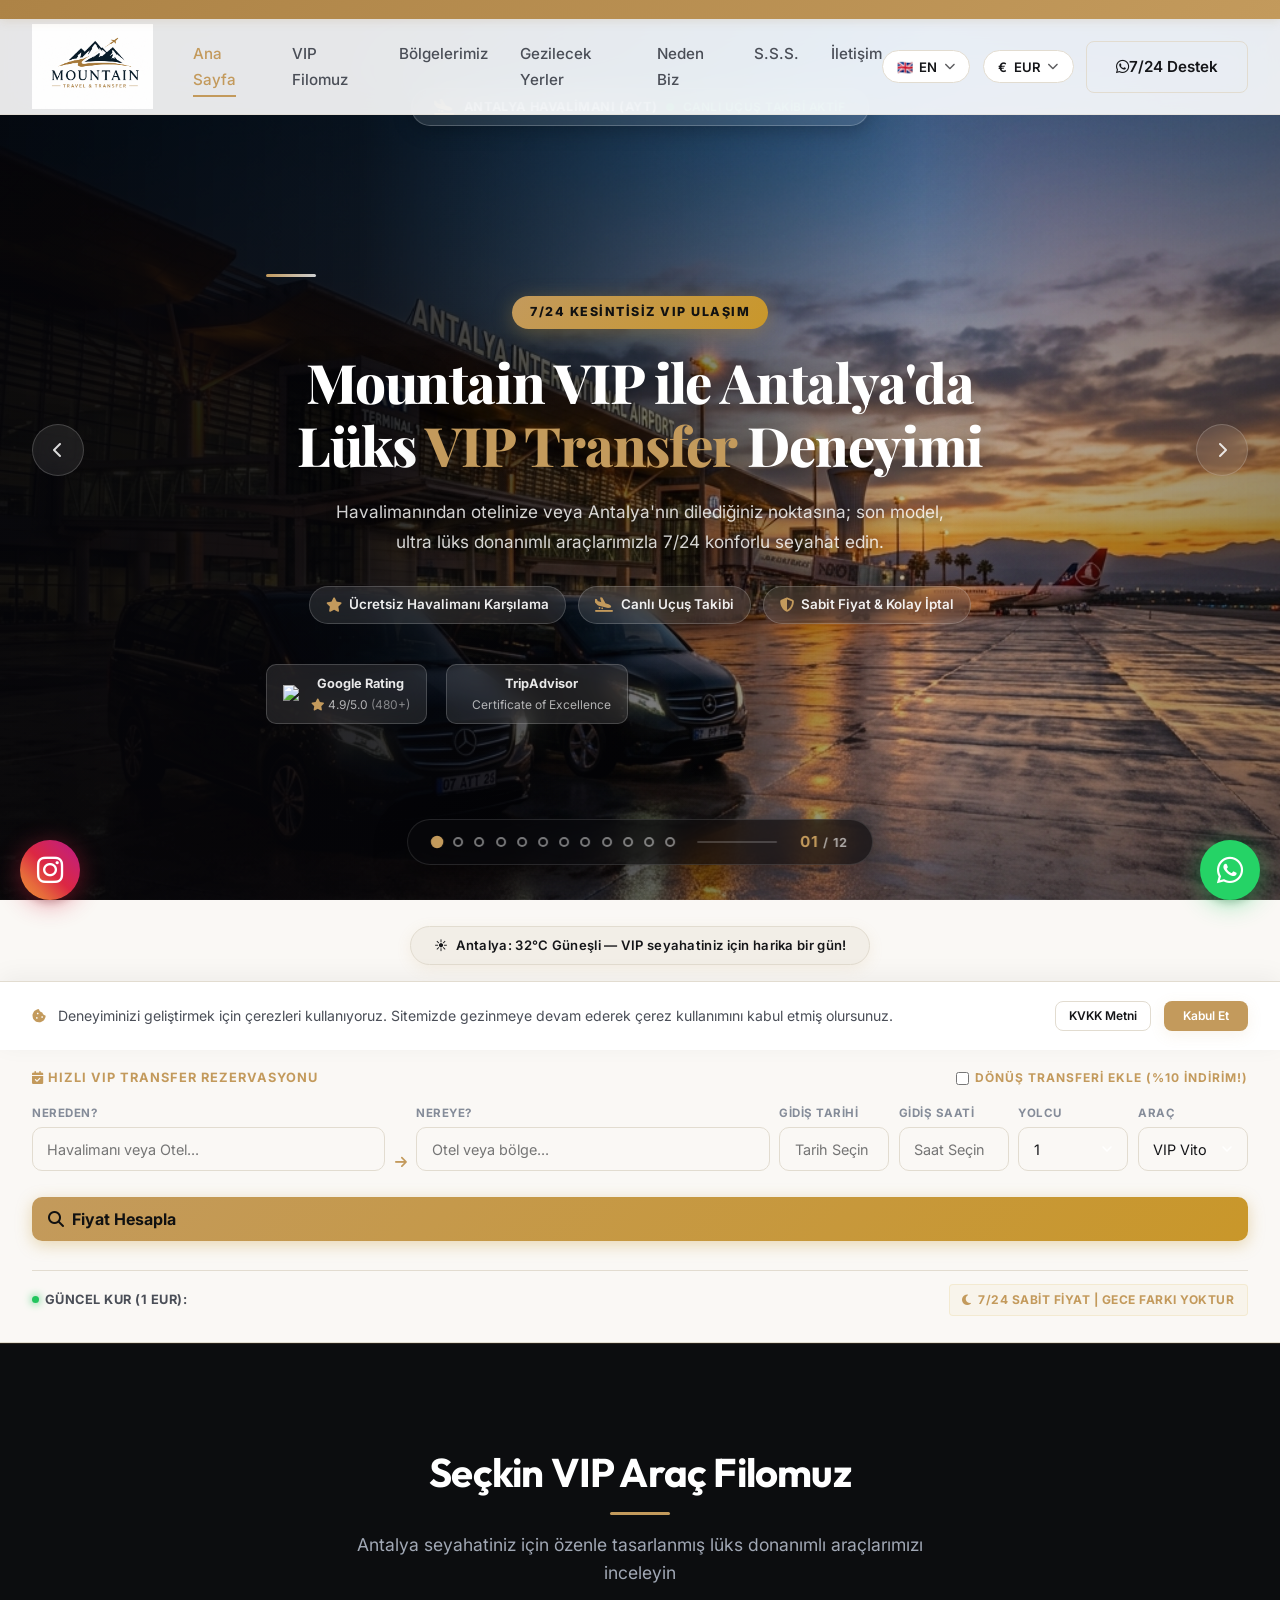
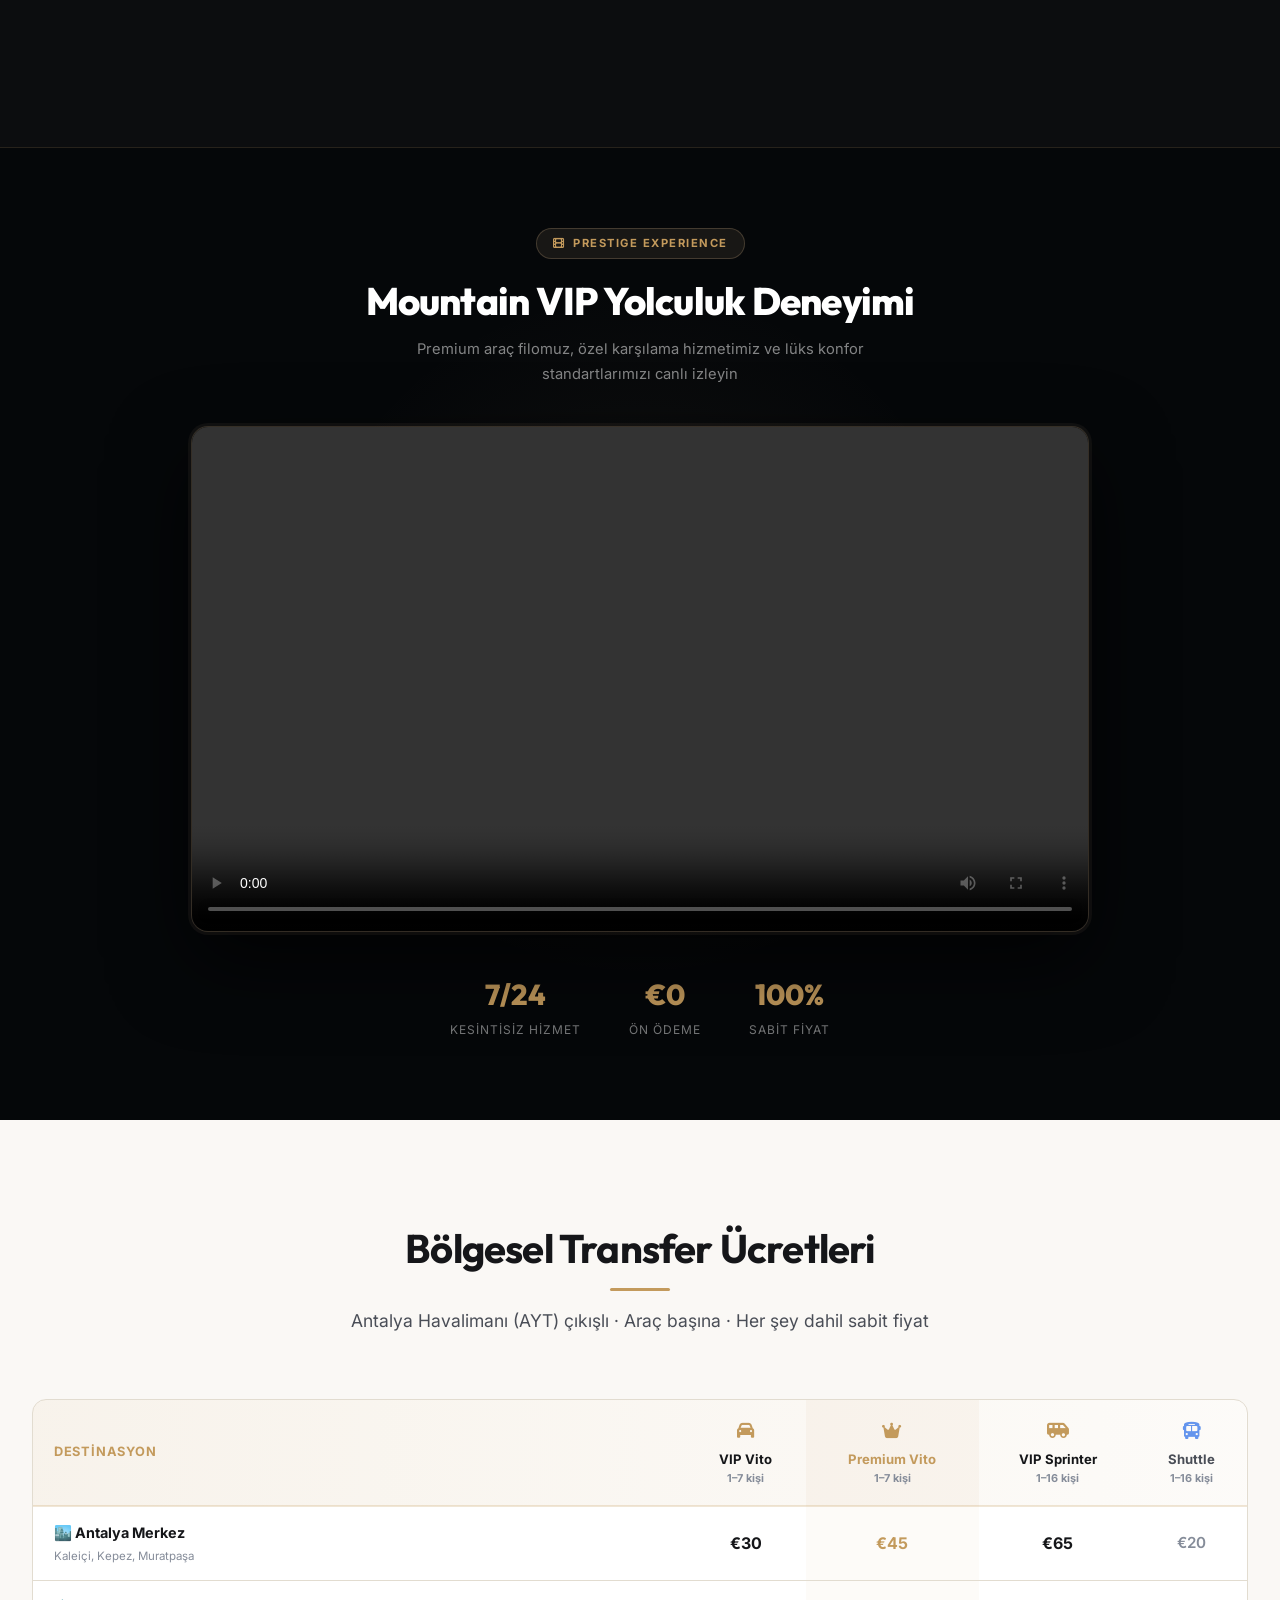
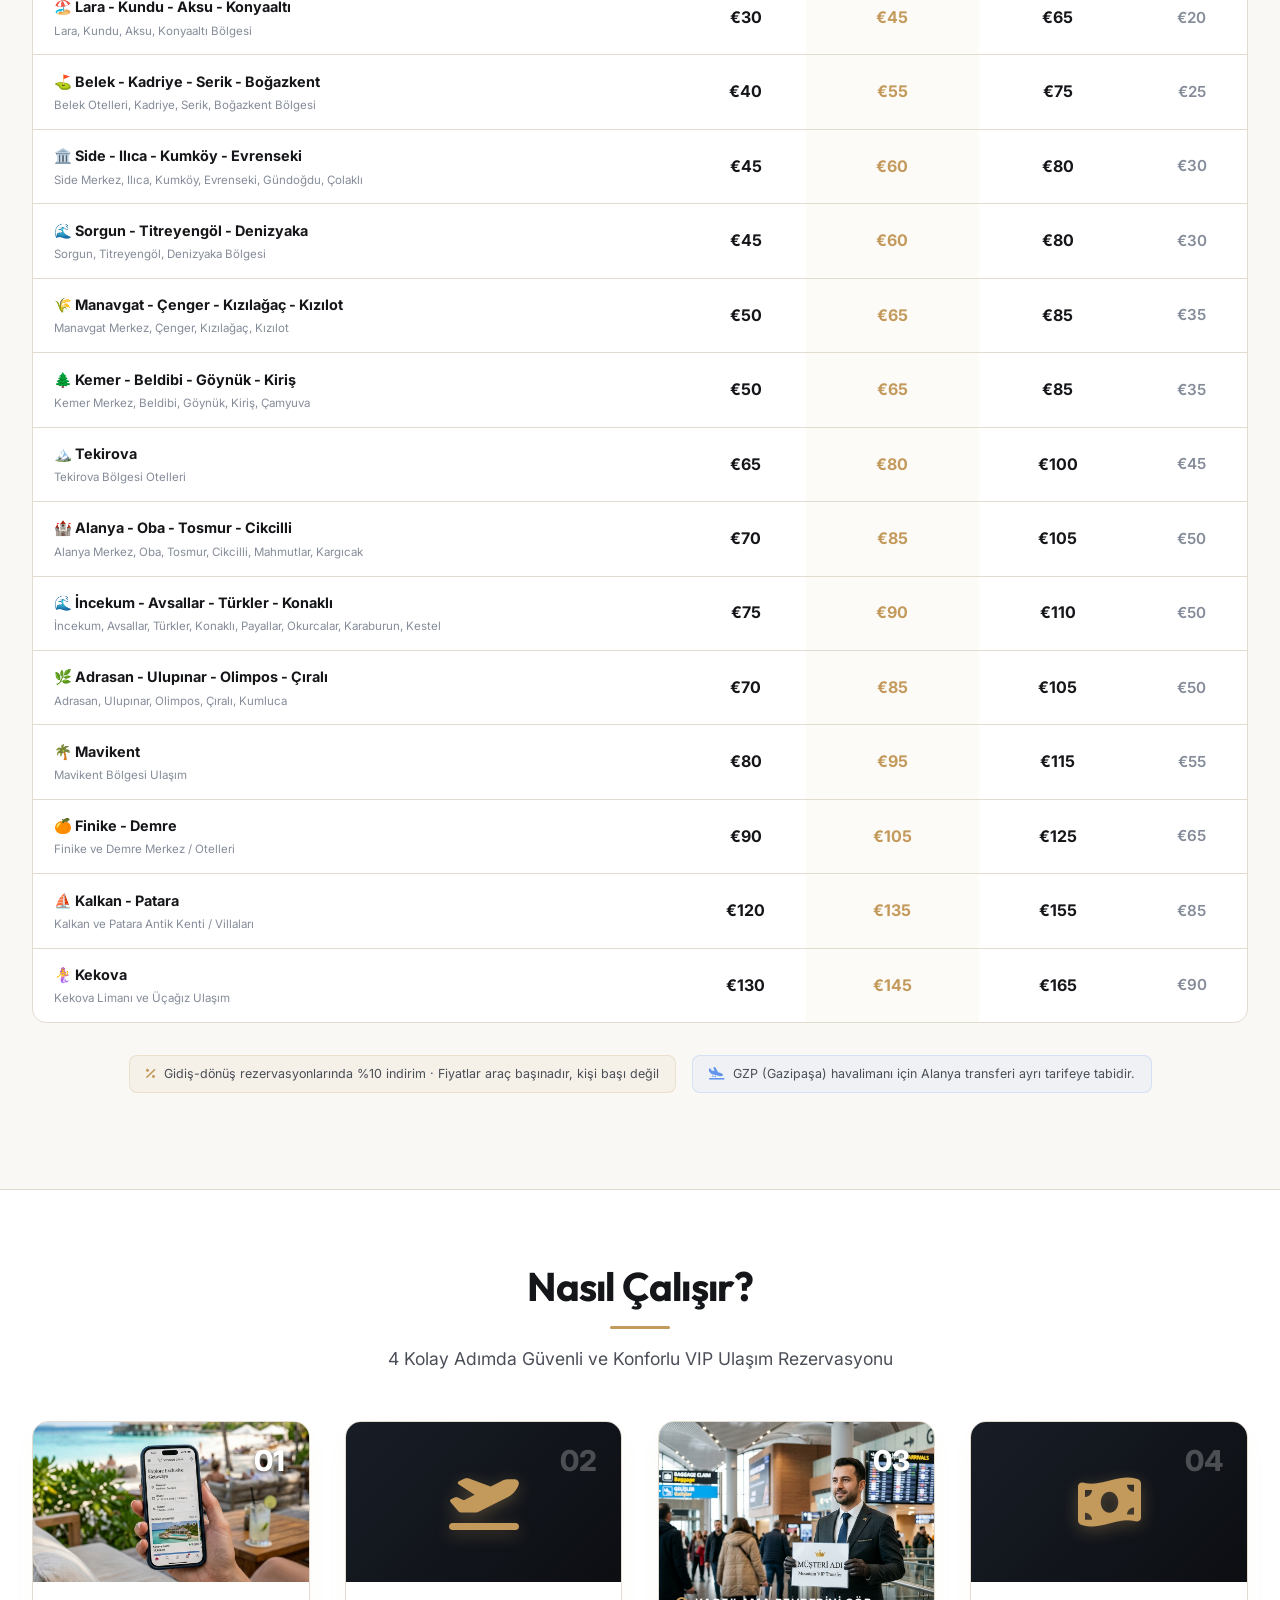
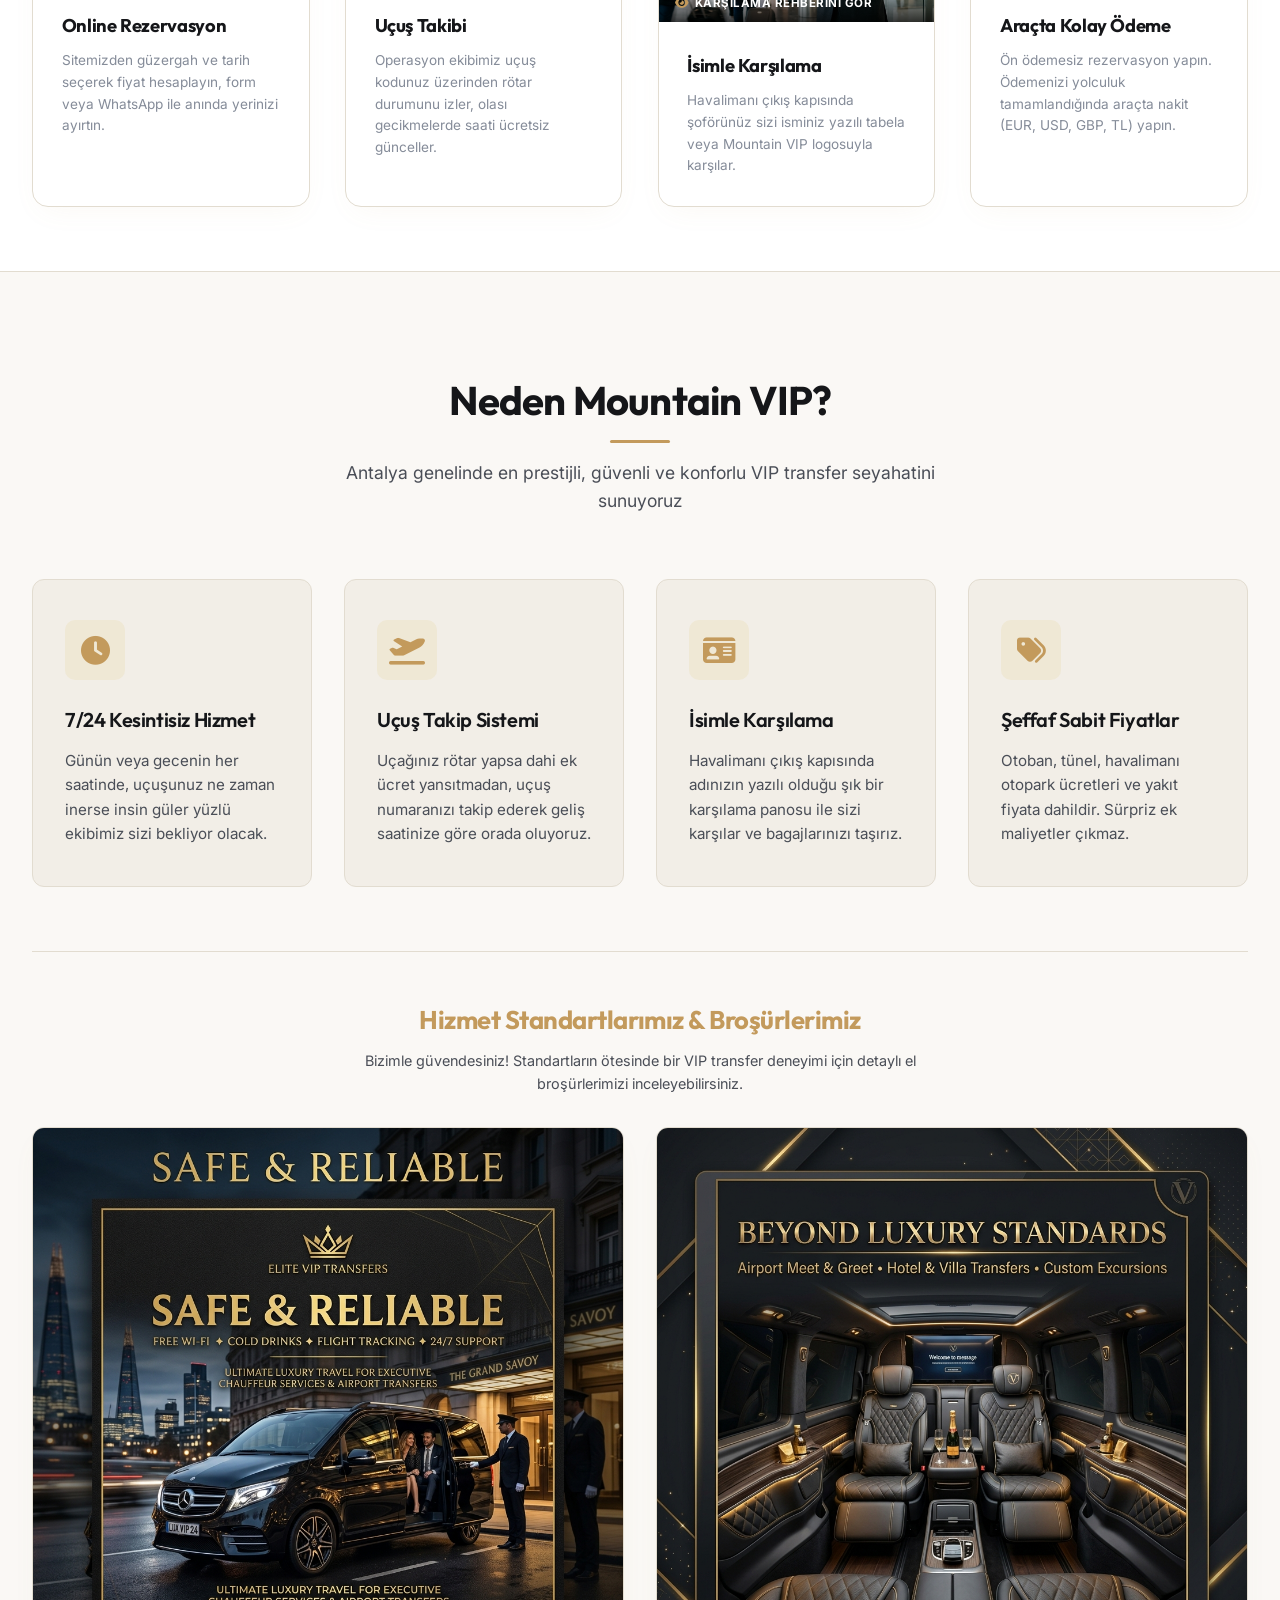
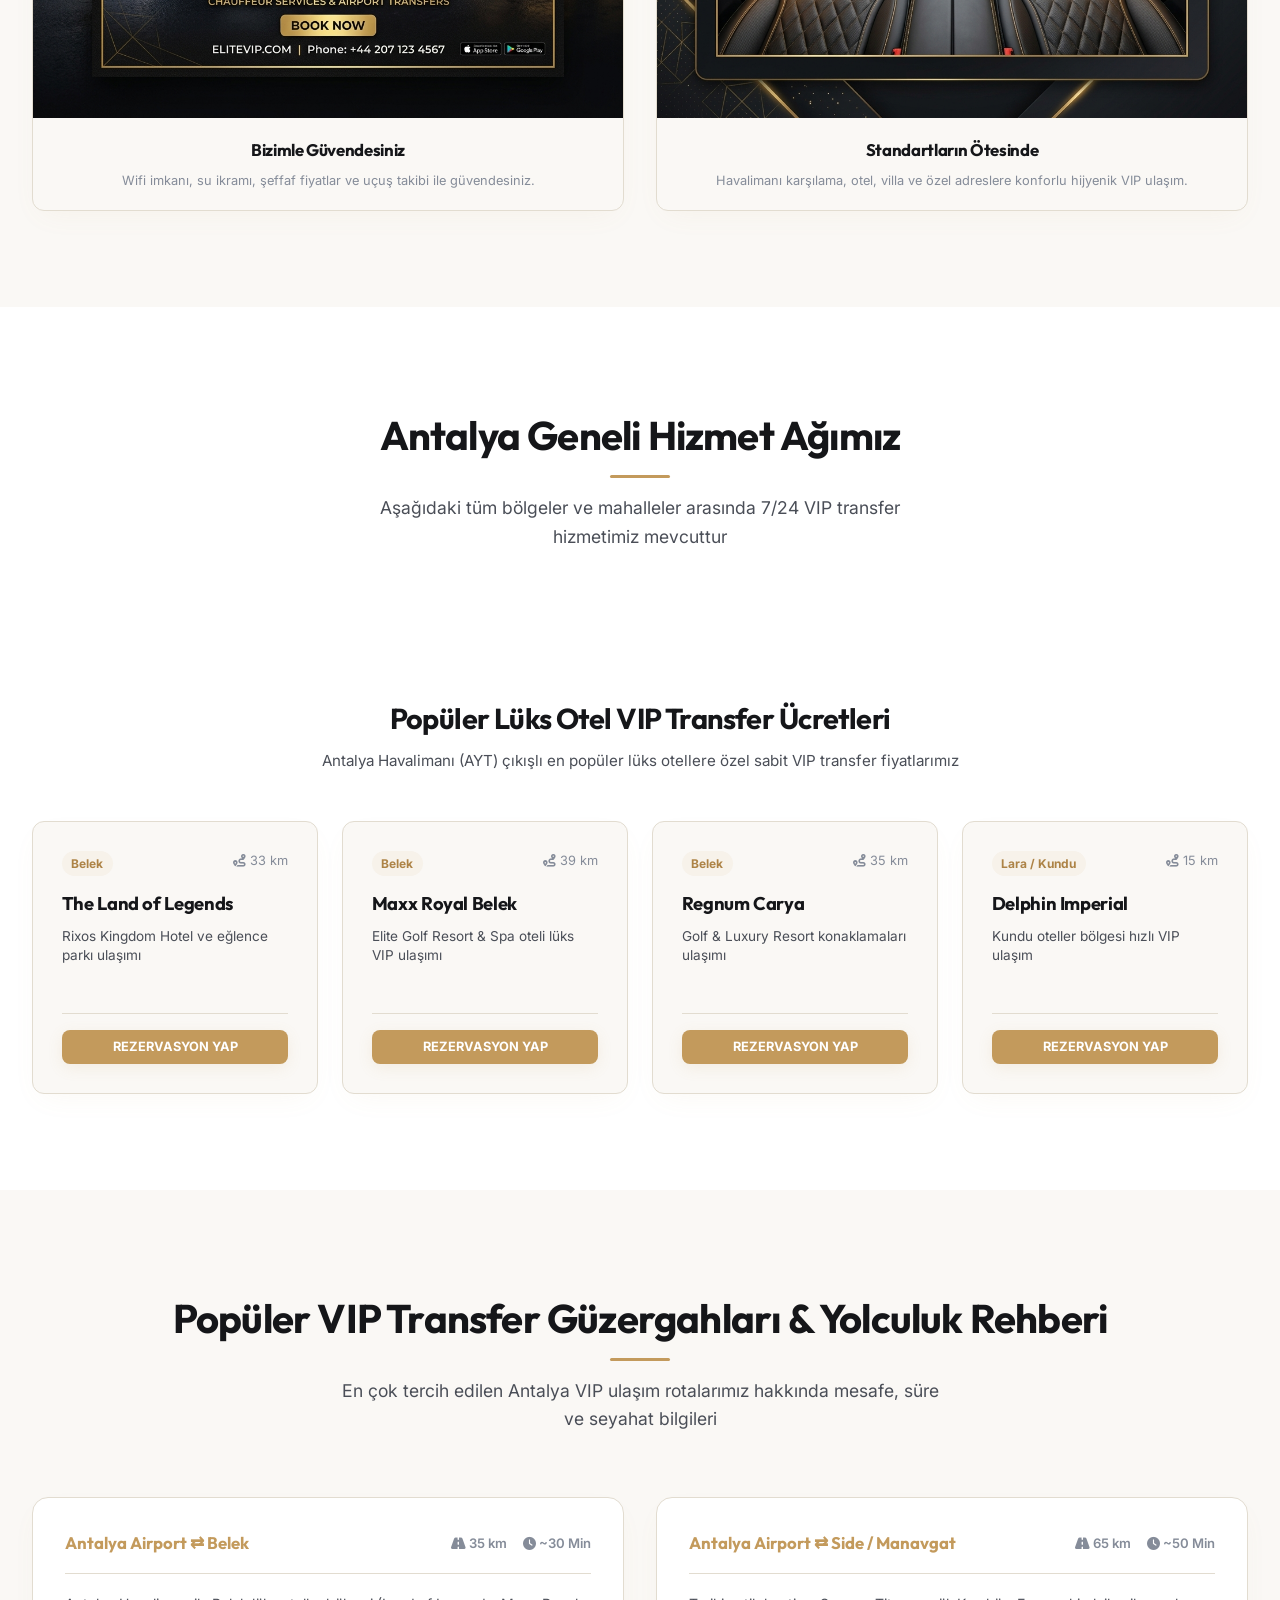
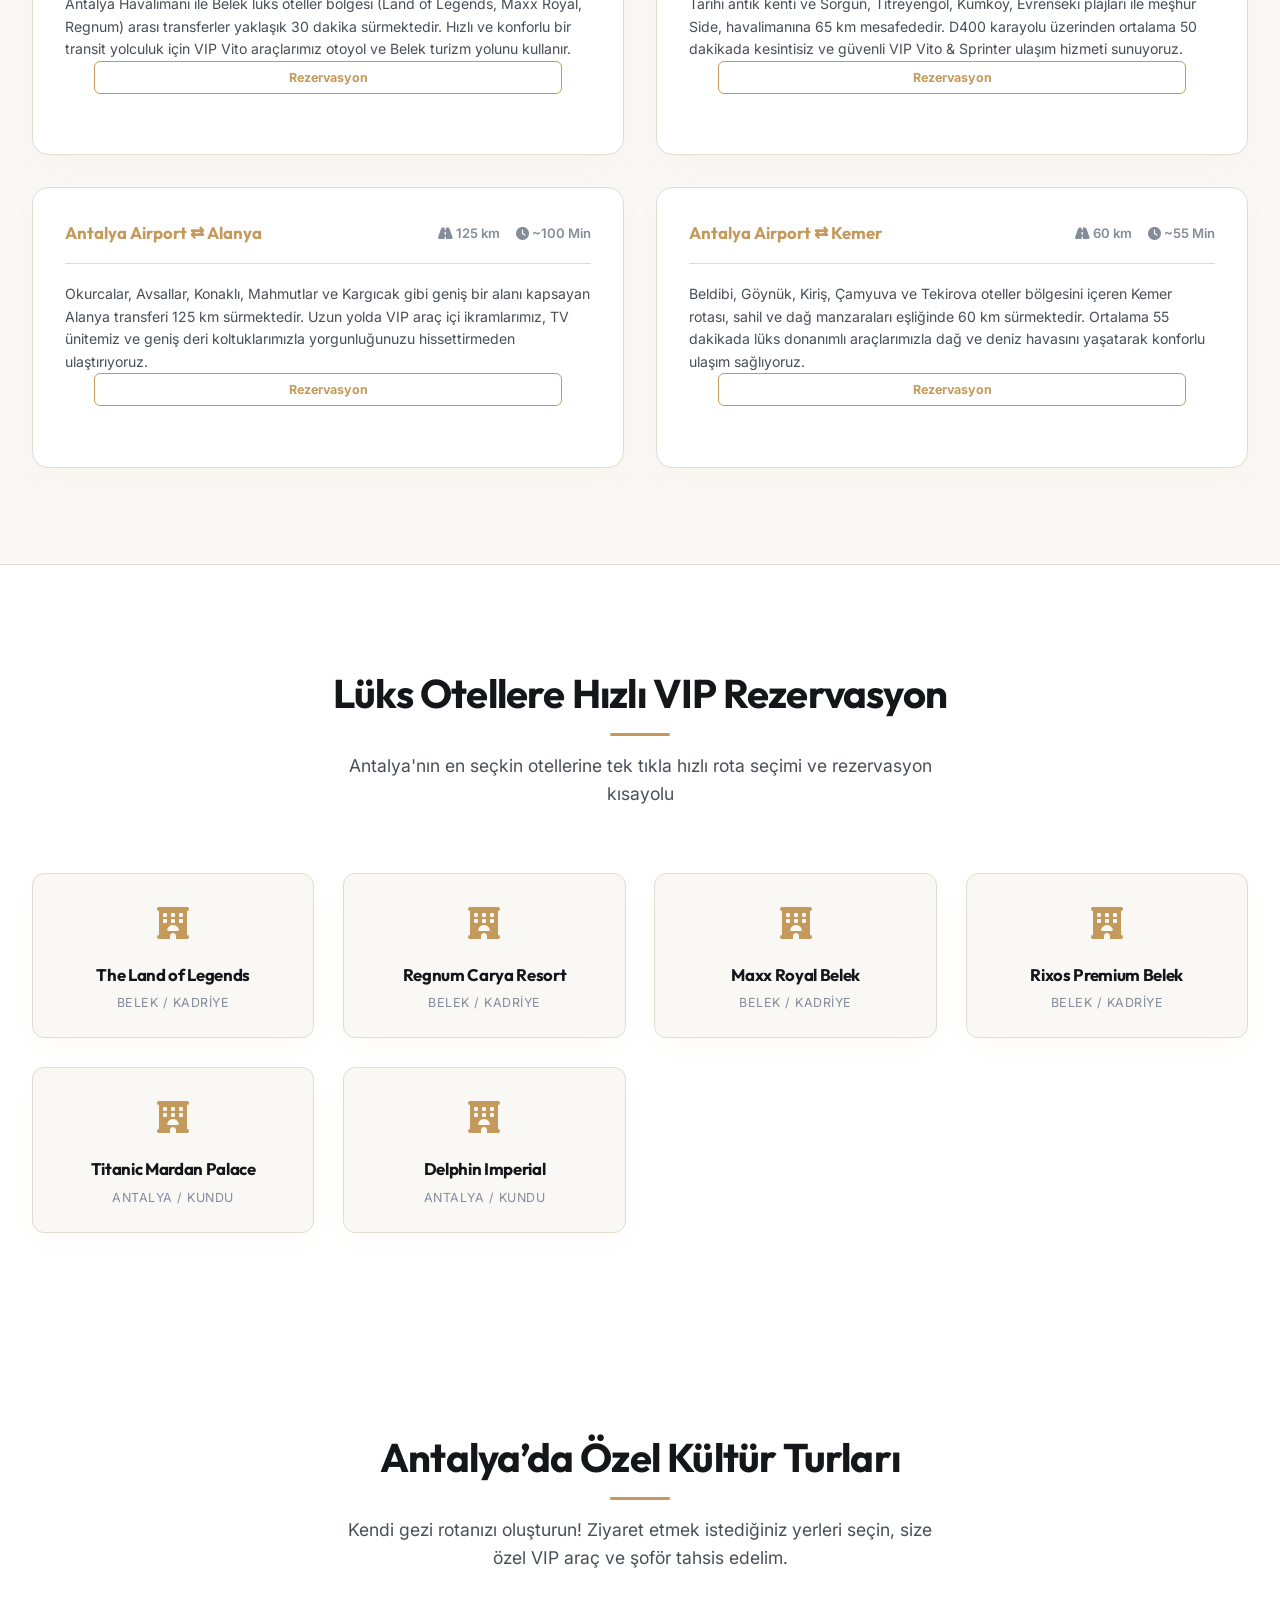
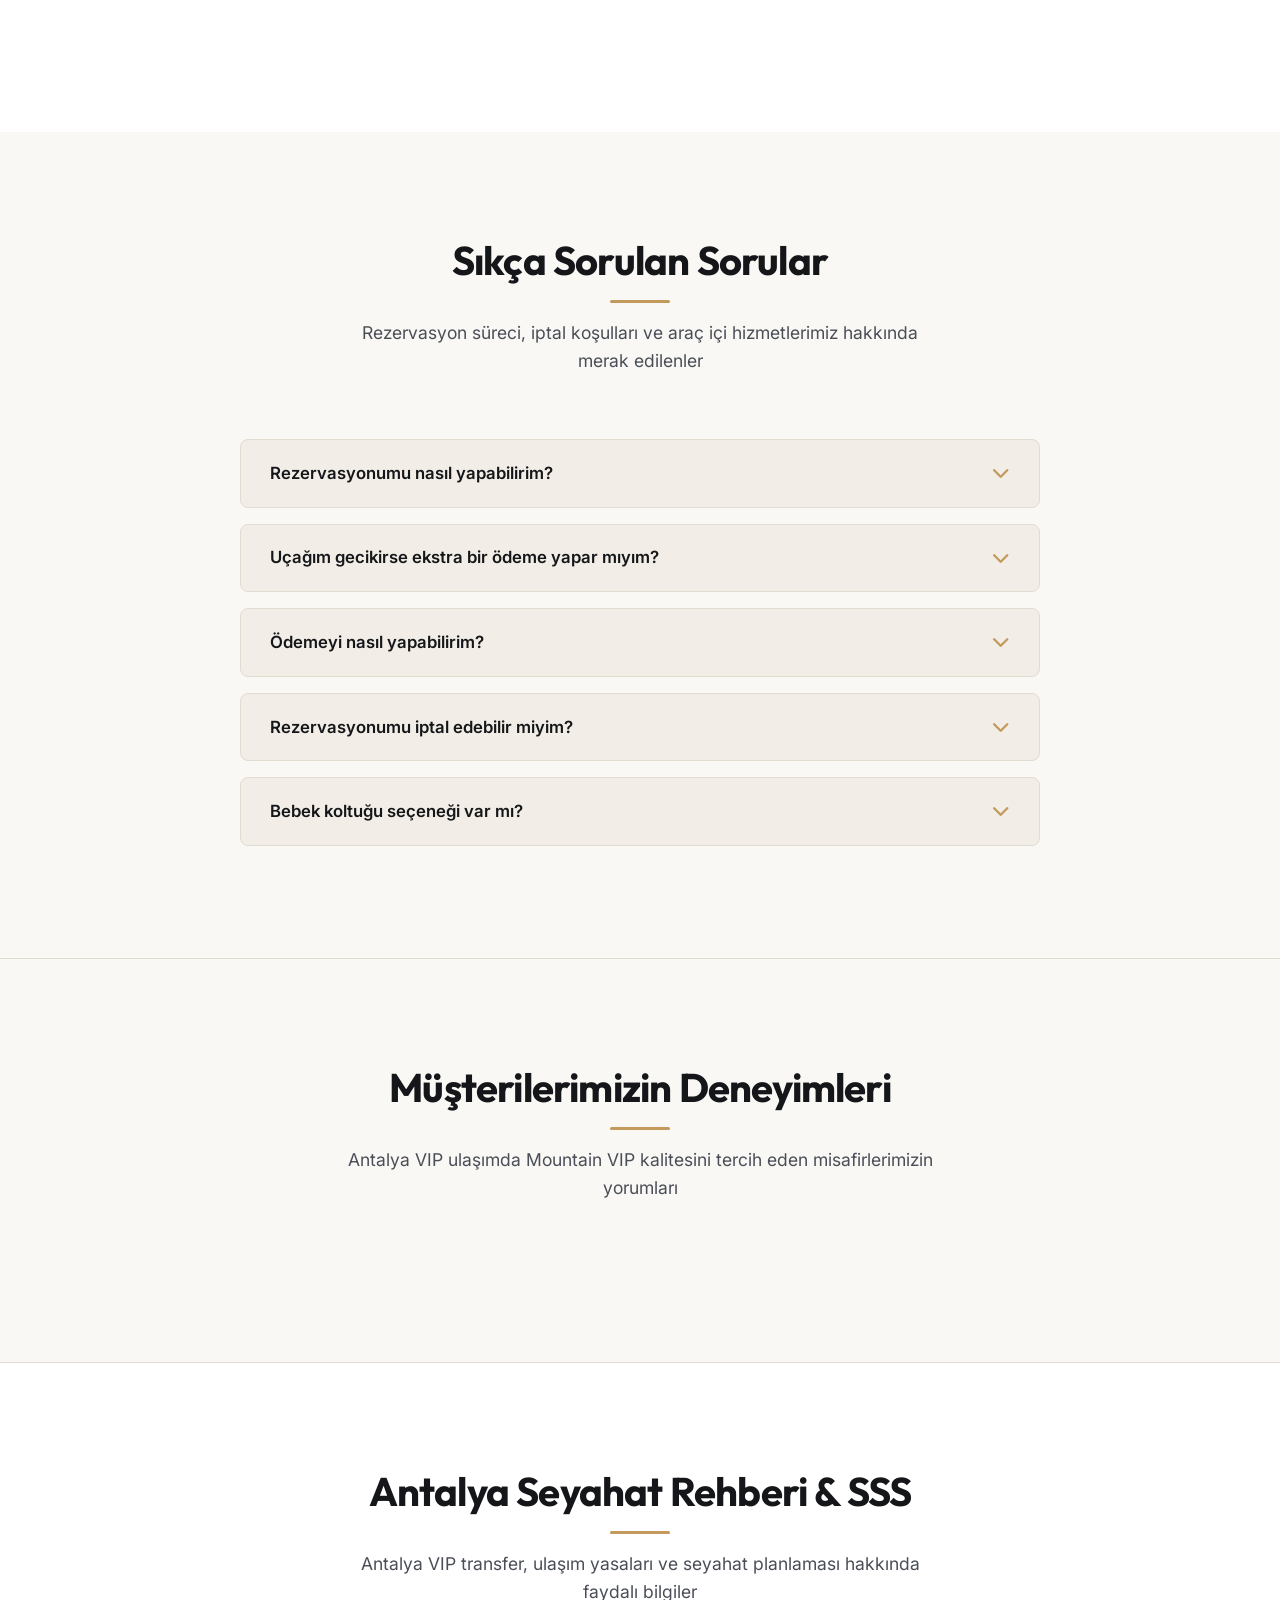
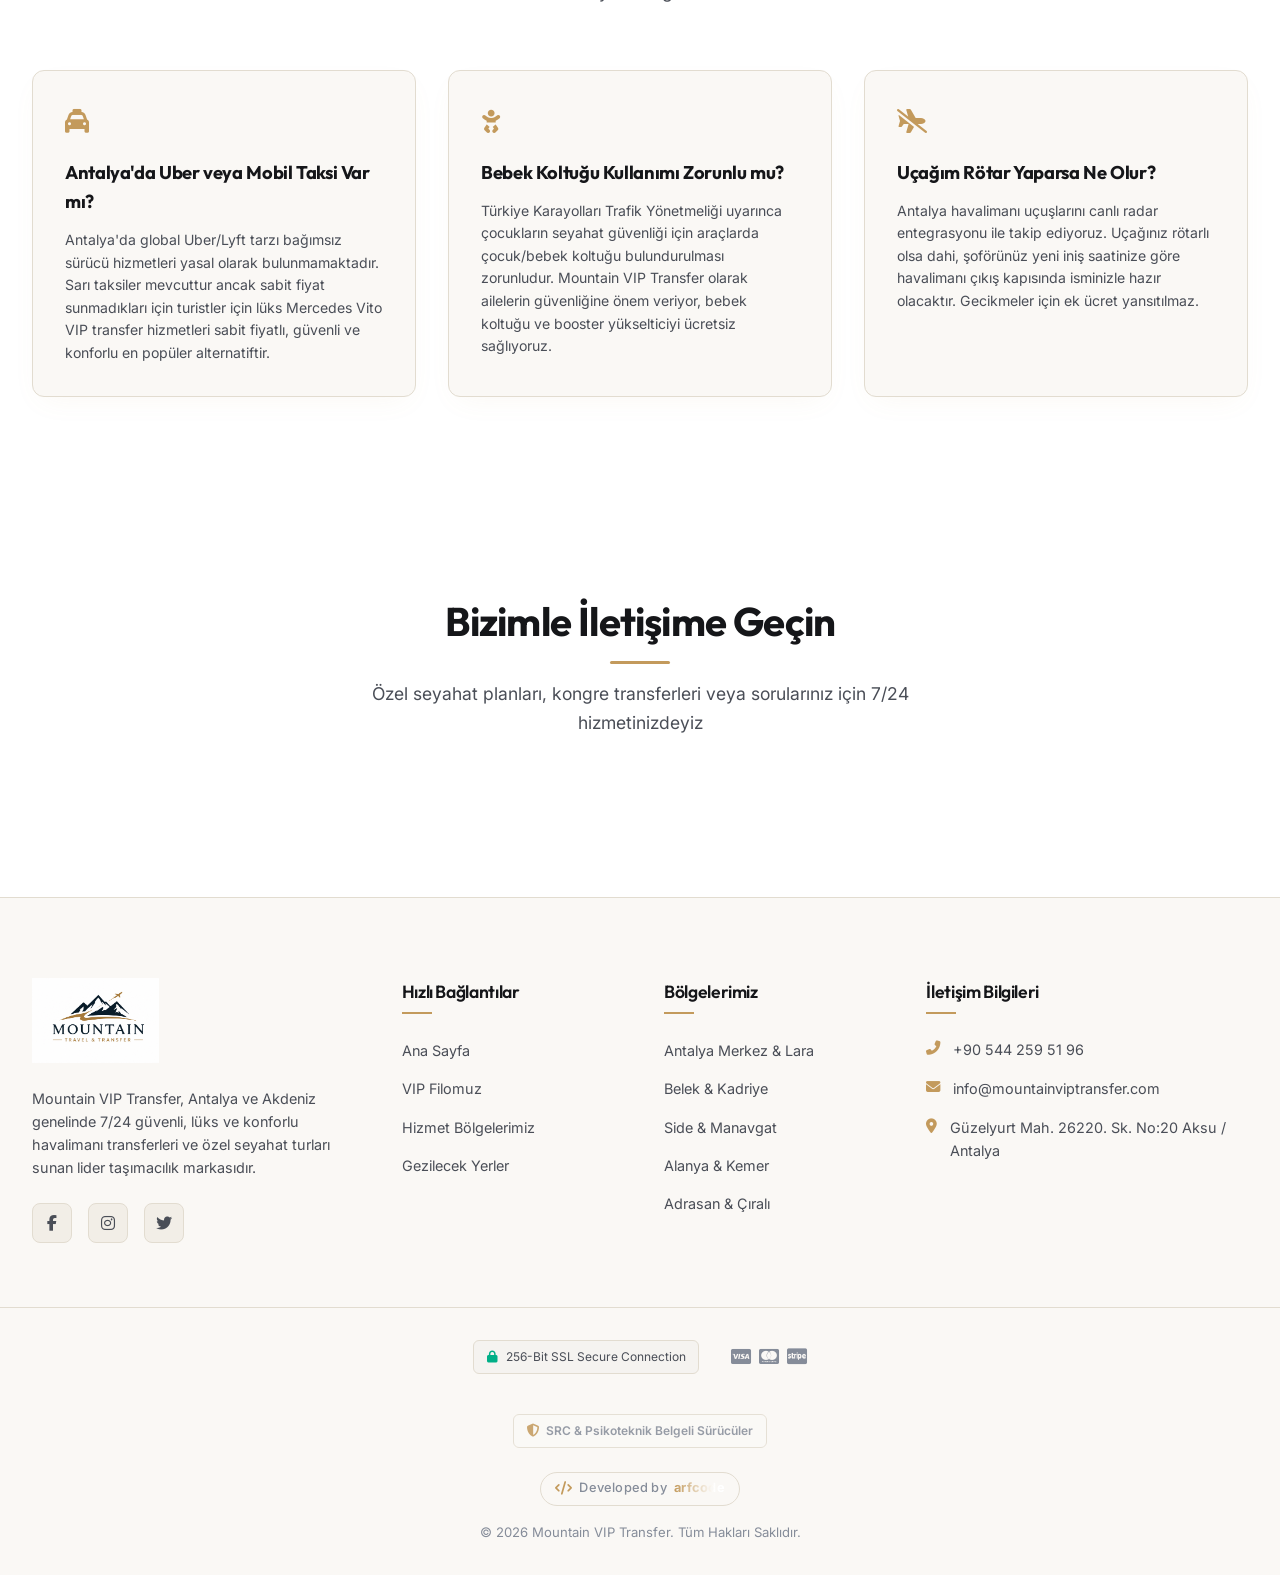
==== commit 750ac8c0: "Update official email addresses to info@mountainviptransfer.com matching the new domain name" ====
--- a/index.html
+++ b/index.html
@@ -113,7 +113,7 @@
           ],
           "url": "https://www.mountainviptransfer.com/",
           "telephone": "+905442595196",
-          "email": "info@mountainvip.com",
+          "email": "info@mountainviptransfer.com",
           "priceRange": "€€",
           "currenciesAccepted": "EUR, USD, GBP, TRY, RUB",
           "paymentAccepted": "Cash, Credit Card",
@@ -297,7 +297,7 @@
     <link rel="stylesheet" href="https://cdn.jsdelivr.net/npm/flatpickr/dist/themes/dark.css">
     
     <!-- CSS Stylesheet -->
-    <link rel="stylesheet" href="style.css?v=1.8">
+    <link rel="stylesheet" href="style.css?v=1.9">
     <!-- Font Awesome Icons -->
     <link rel="stylesheet" href="https://cdnjs.cloudflare.com/ajax/libs/font-awesome/6.4.0/css/all.min.css">
     
@@ -1667,7 +1667,7 @@
                     </li>
                     <li>
                         <i class="fas fa-envelope"></i>
-                        <a href="mailto:info@mountainvip.com" style="color: var(--text-secondary); text-decoration: none;">info@mountainvip.com</a>
+                        <a href="mailto:info@mountainviptransfer.com" style="color: var(--text-secondary); text-decoration: none;">info@mountainviptransfer.com</a>
                     </li>
                     <li>
                         <i class="fas fa-map-marker-alt"></i>
@@ -1706,7 +1706,7 @@
                     <span>Developed by</span>
                     <strong>arfcode</strong>
                 </a>
-                <p style="text-align:center;">&copy; 2026 Mountain VIP Transfer. Tüm Hakları Saklıdır.</p>
+                <p style="text-align:center; cursor: default;" id="copyright-admin-link">&copy; 2026 Mountain VIP Transfer. Tüm Hakları Saklıdır.</p>
             </div>
 
         </div>
@@ -2053,7 +2053,7 @@
                     <br>
                     <p><strong>3. Veri Aktarımı:</strong> Toplanan verileriniz, yasal yükümlülüklerin yerine getirilmesi amacıyla yetkili kamu kurum ve kuruluşları ile paylaşılabilmektedir. Üçüncü şahıslara ticari amaçlarla kesinlikle aktarılmamaktadır.</p>
                     <br>
-                    <p><strong>4. Haklarınız:</strong> Kanun kapsamında verilerinizin silinmesini, düzeltilmesini talep etme ve işlenip işlenmediğini öğrenme haklarına sahipsiniz. Taleplerinizi info@mountainvip.com adresi üzerinden iletebilirsiniz.</p>
+                    <p><strong>4. Haklarınız:</strong> Kanun kapsamında verilerinizin silinmesini, düzeltilmesini talep etme ve işlenip işlenmediğini öğrenme haklarına sahipsiniz. Taleplerinizi info@mountainviptransfer.com adresi üzerinden iletebilirsiniz.</p>
                 </div>
             </div>
             <div style="padding: 1.5rem 2.5rem 2rem; border-top: 1px solid var(--border-color); text-align: right;">
@@ -2132,6 +2132,6 @@
     <script src="https://npmcdn.com/flatpickr/dist/l10n/ru.js"></script>
 
     <!-- Application Script -->
-    <script src="app.js?v=1.8"></script>
+    <script src="app.js?v=1.9"></script>
 </body>
 </html>
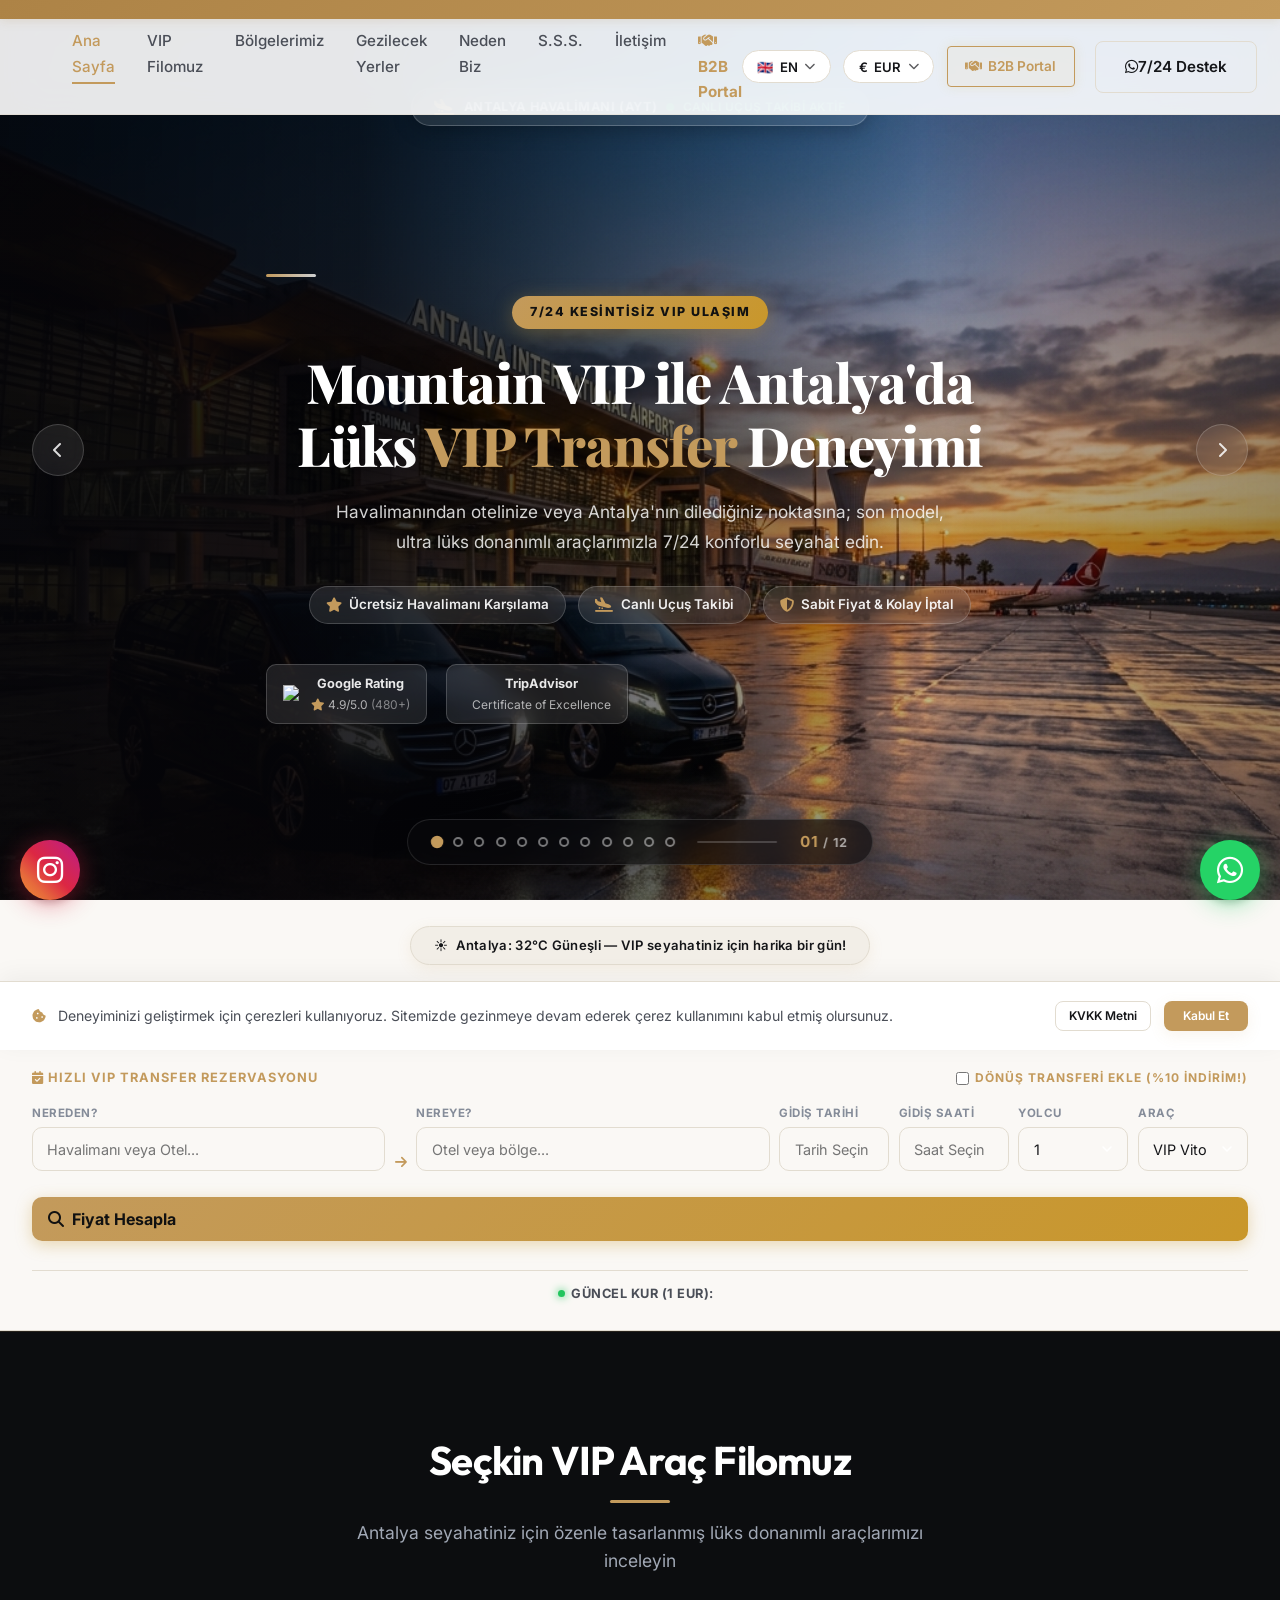
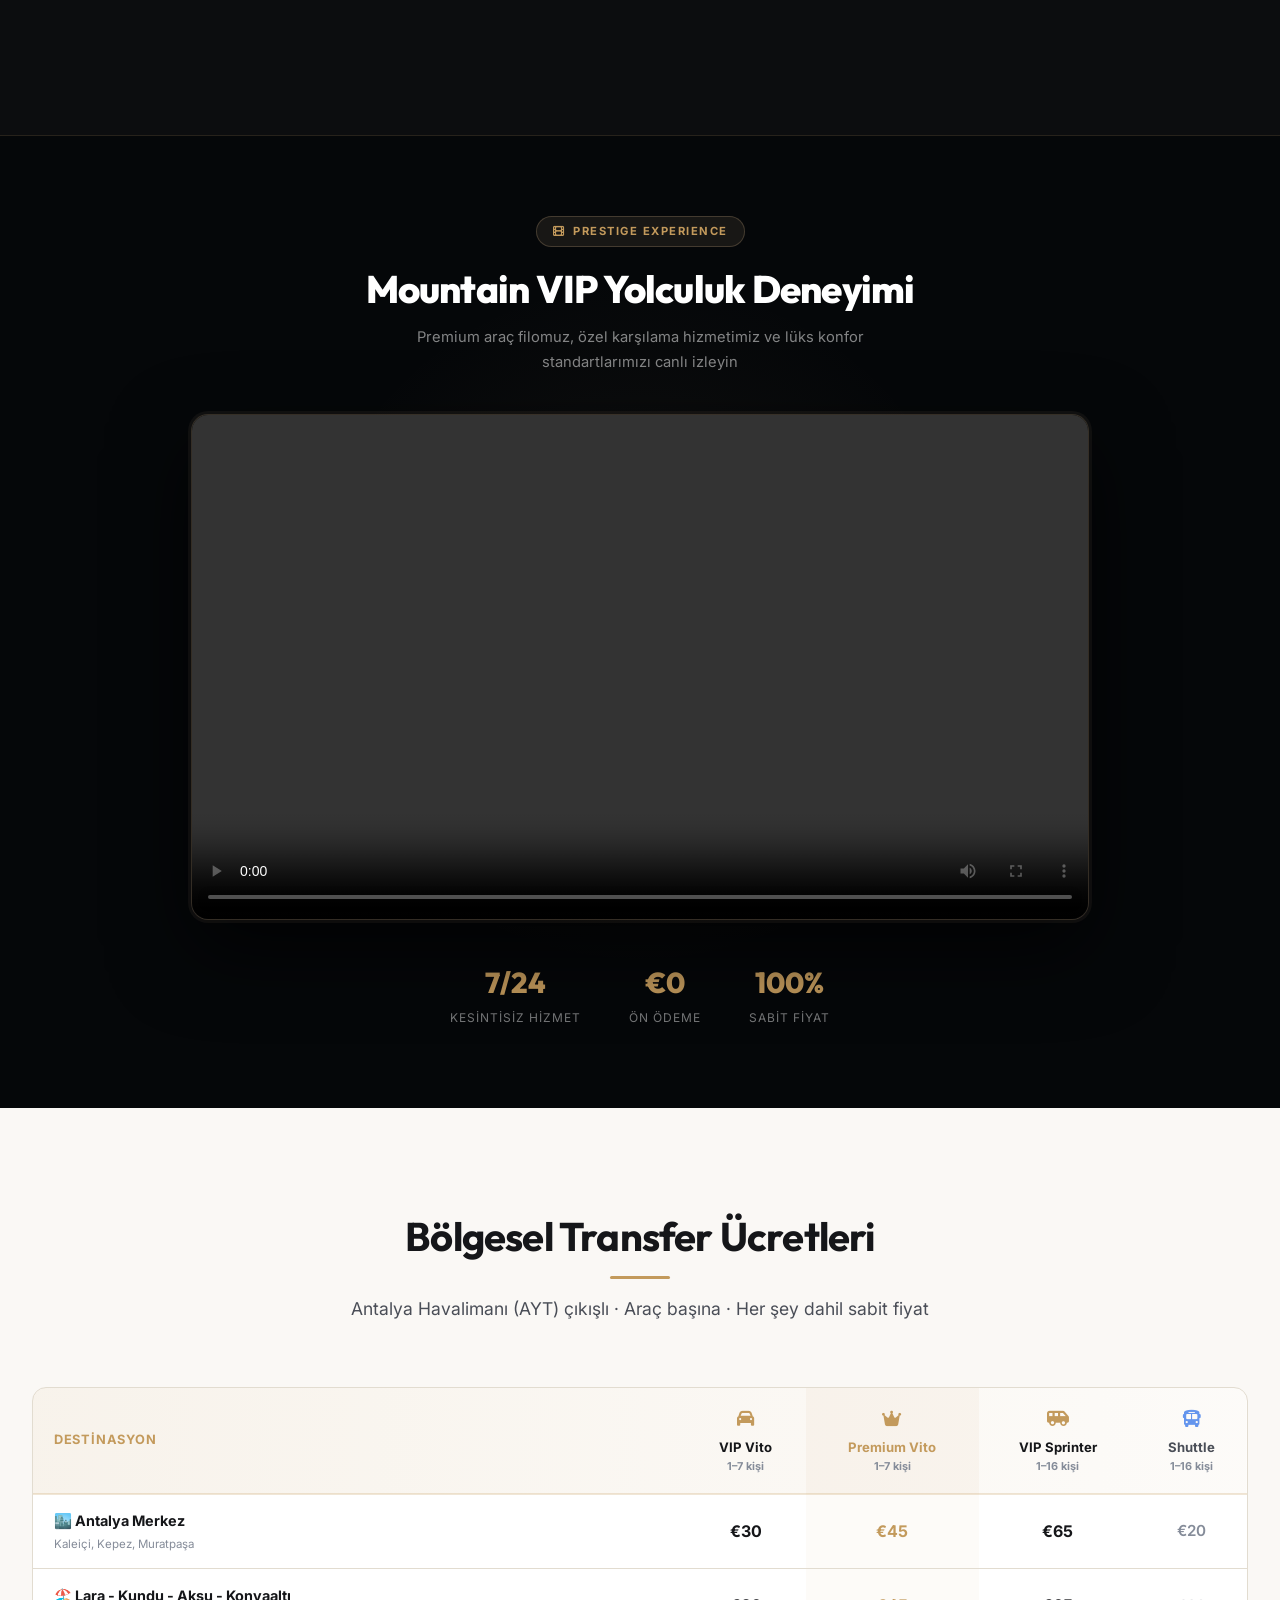
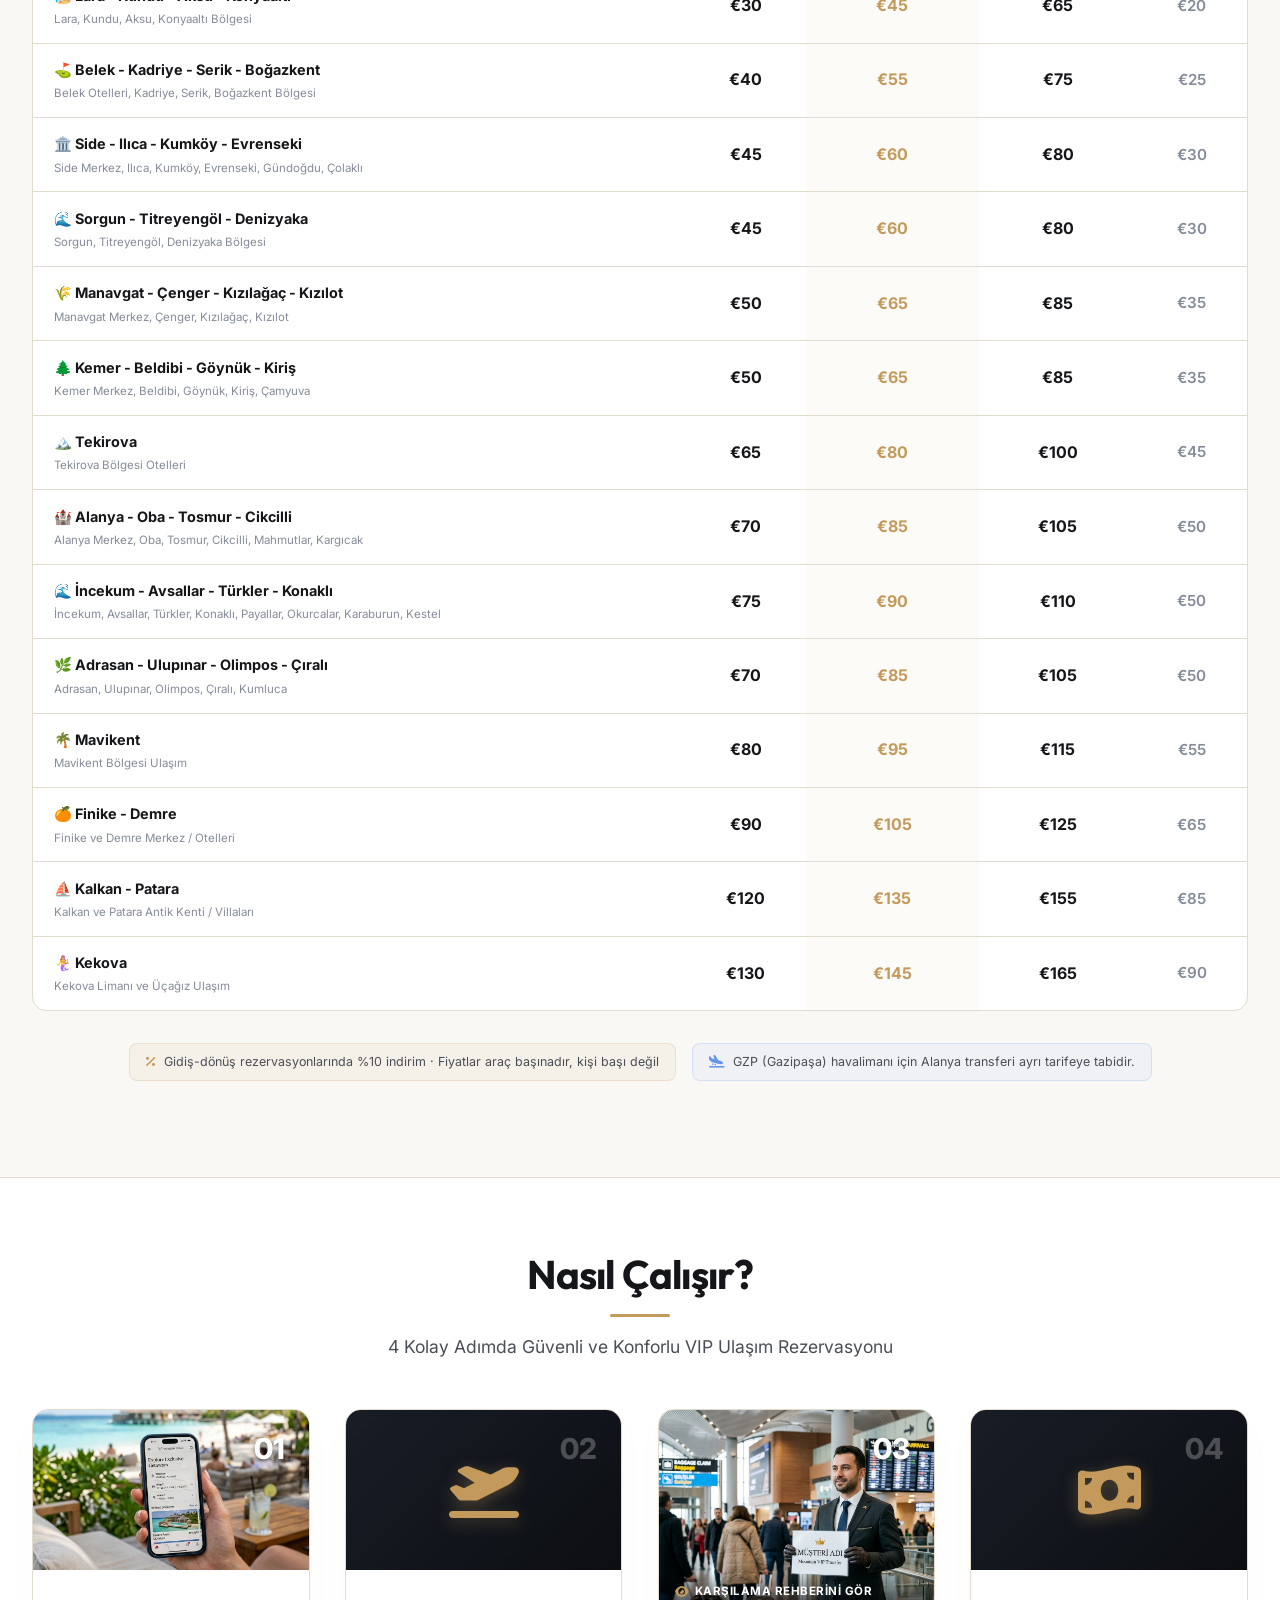
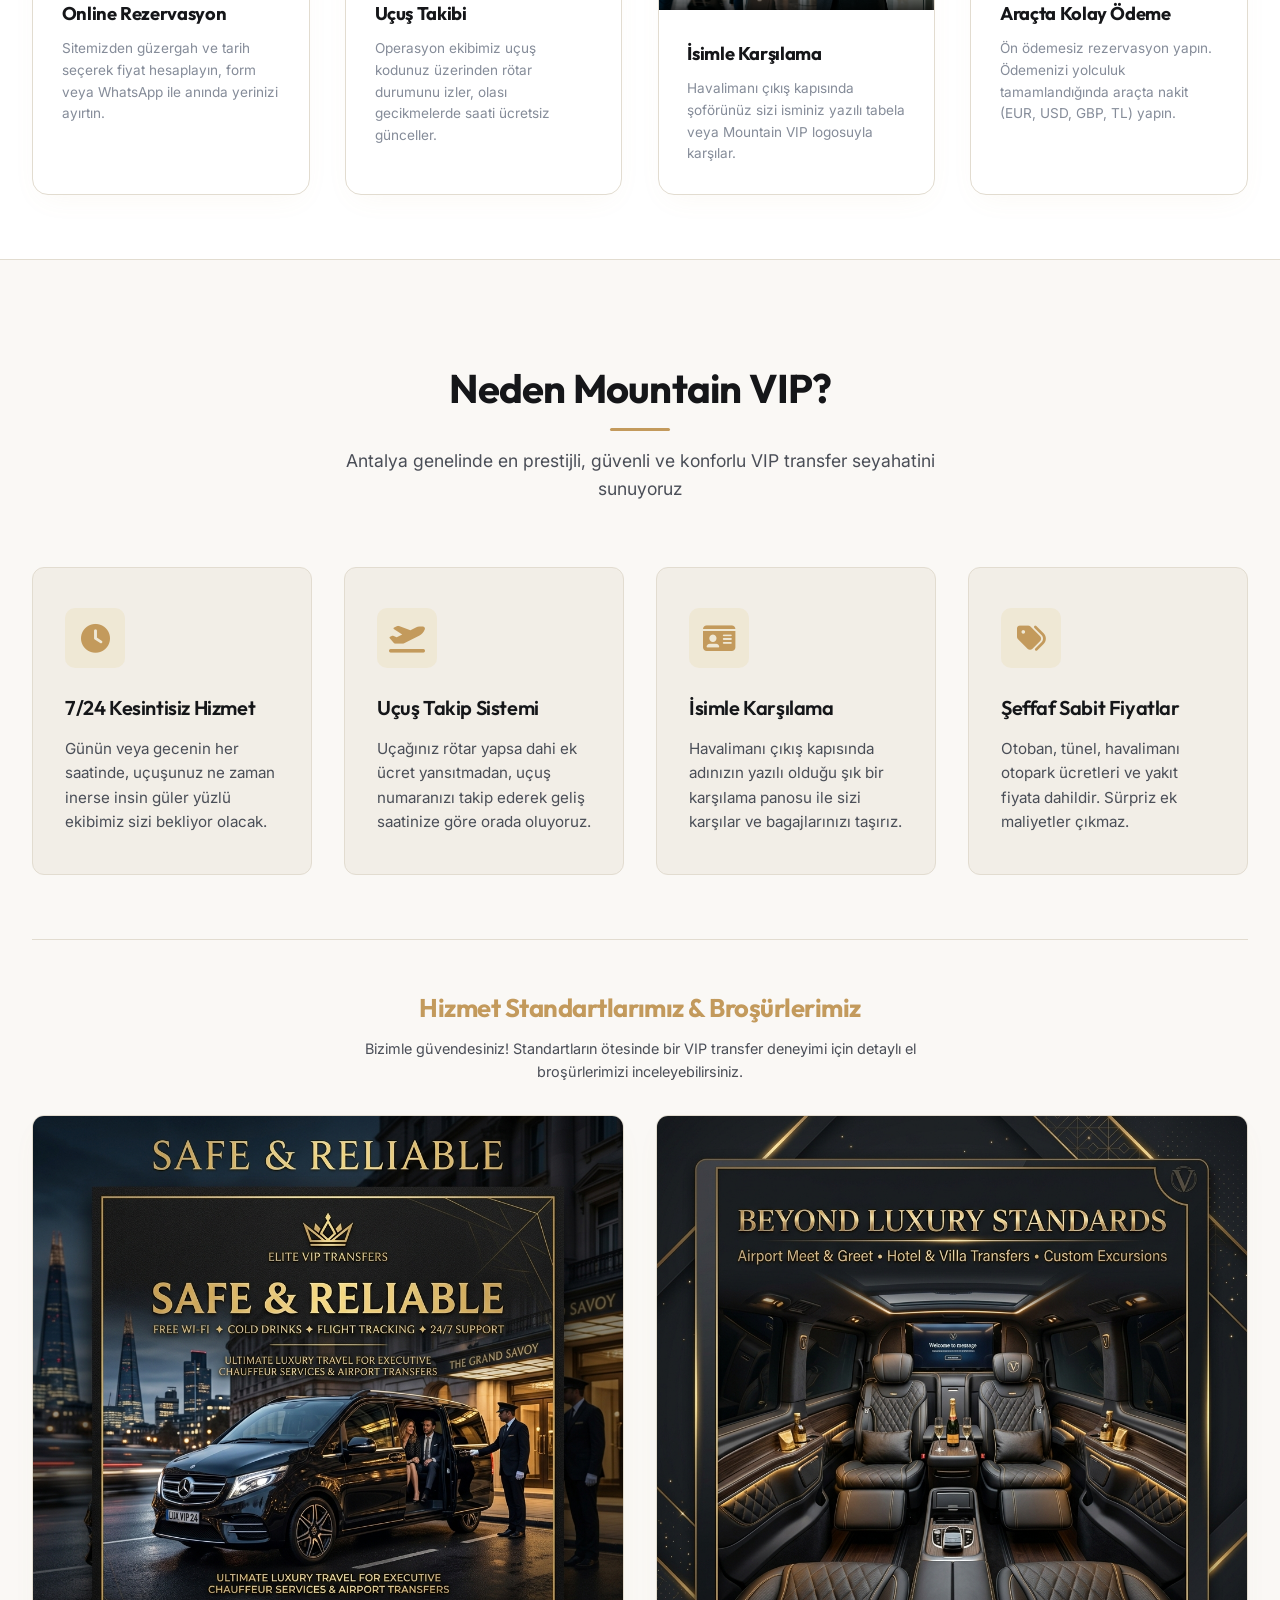
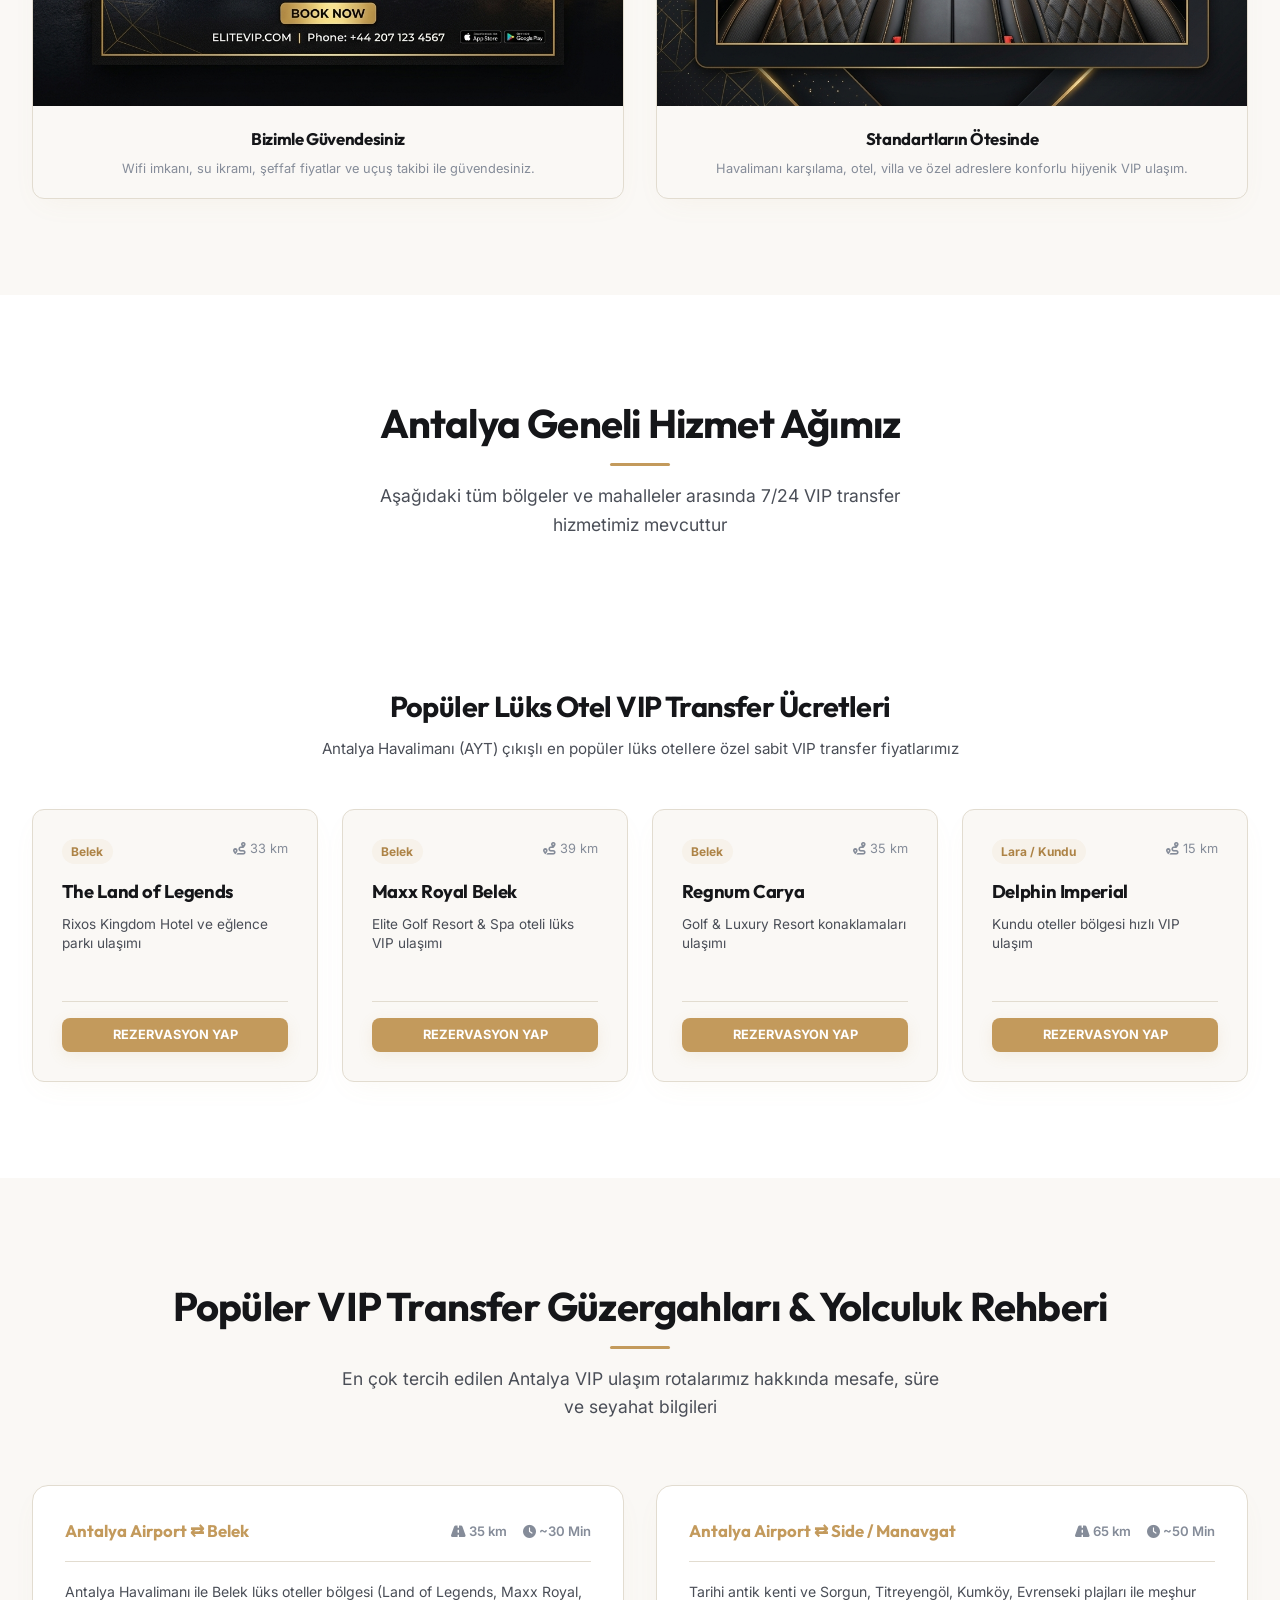
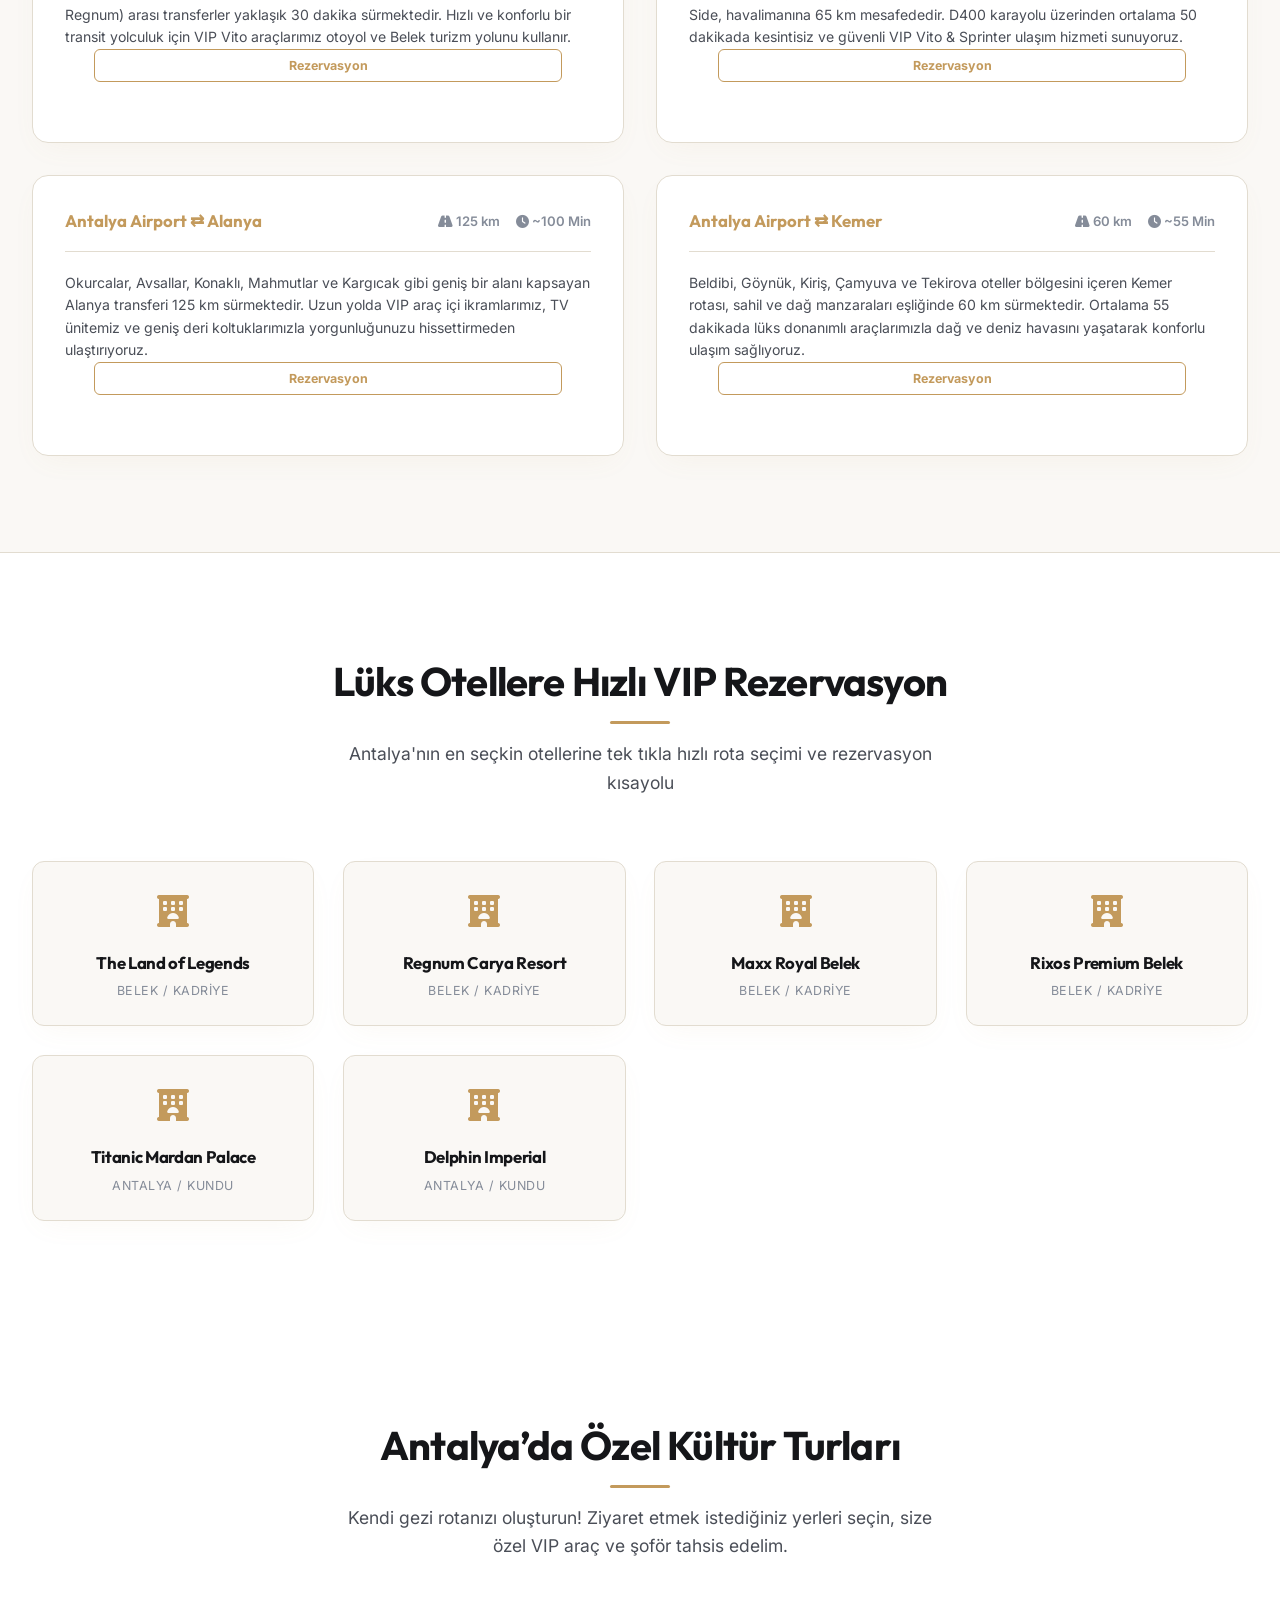
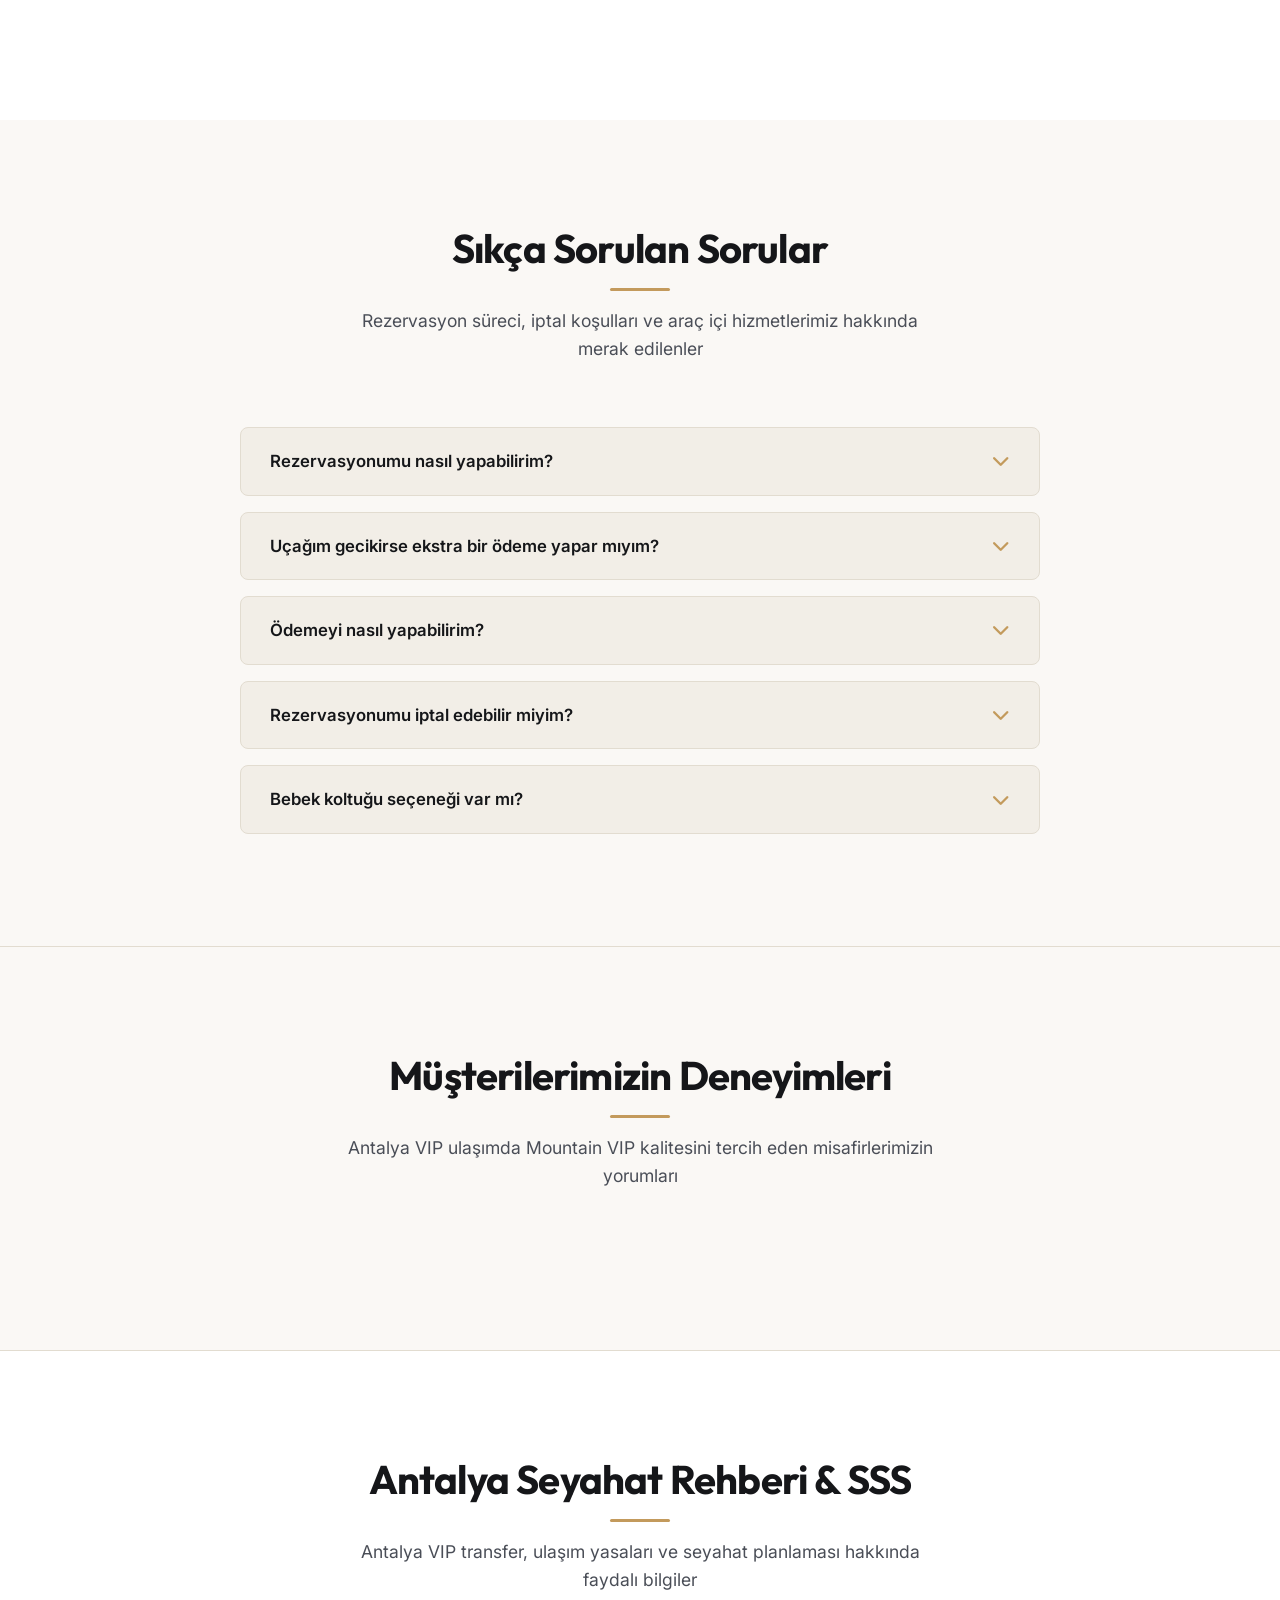
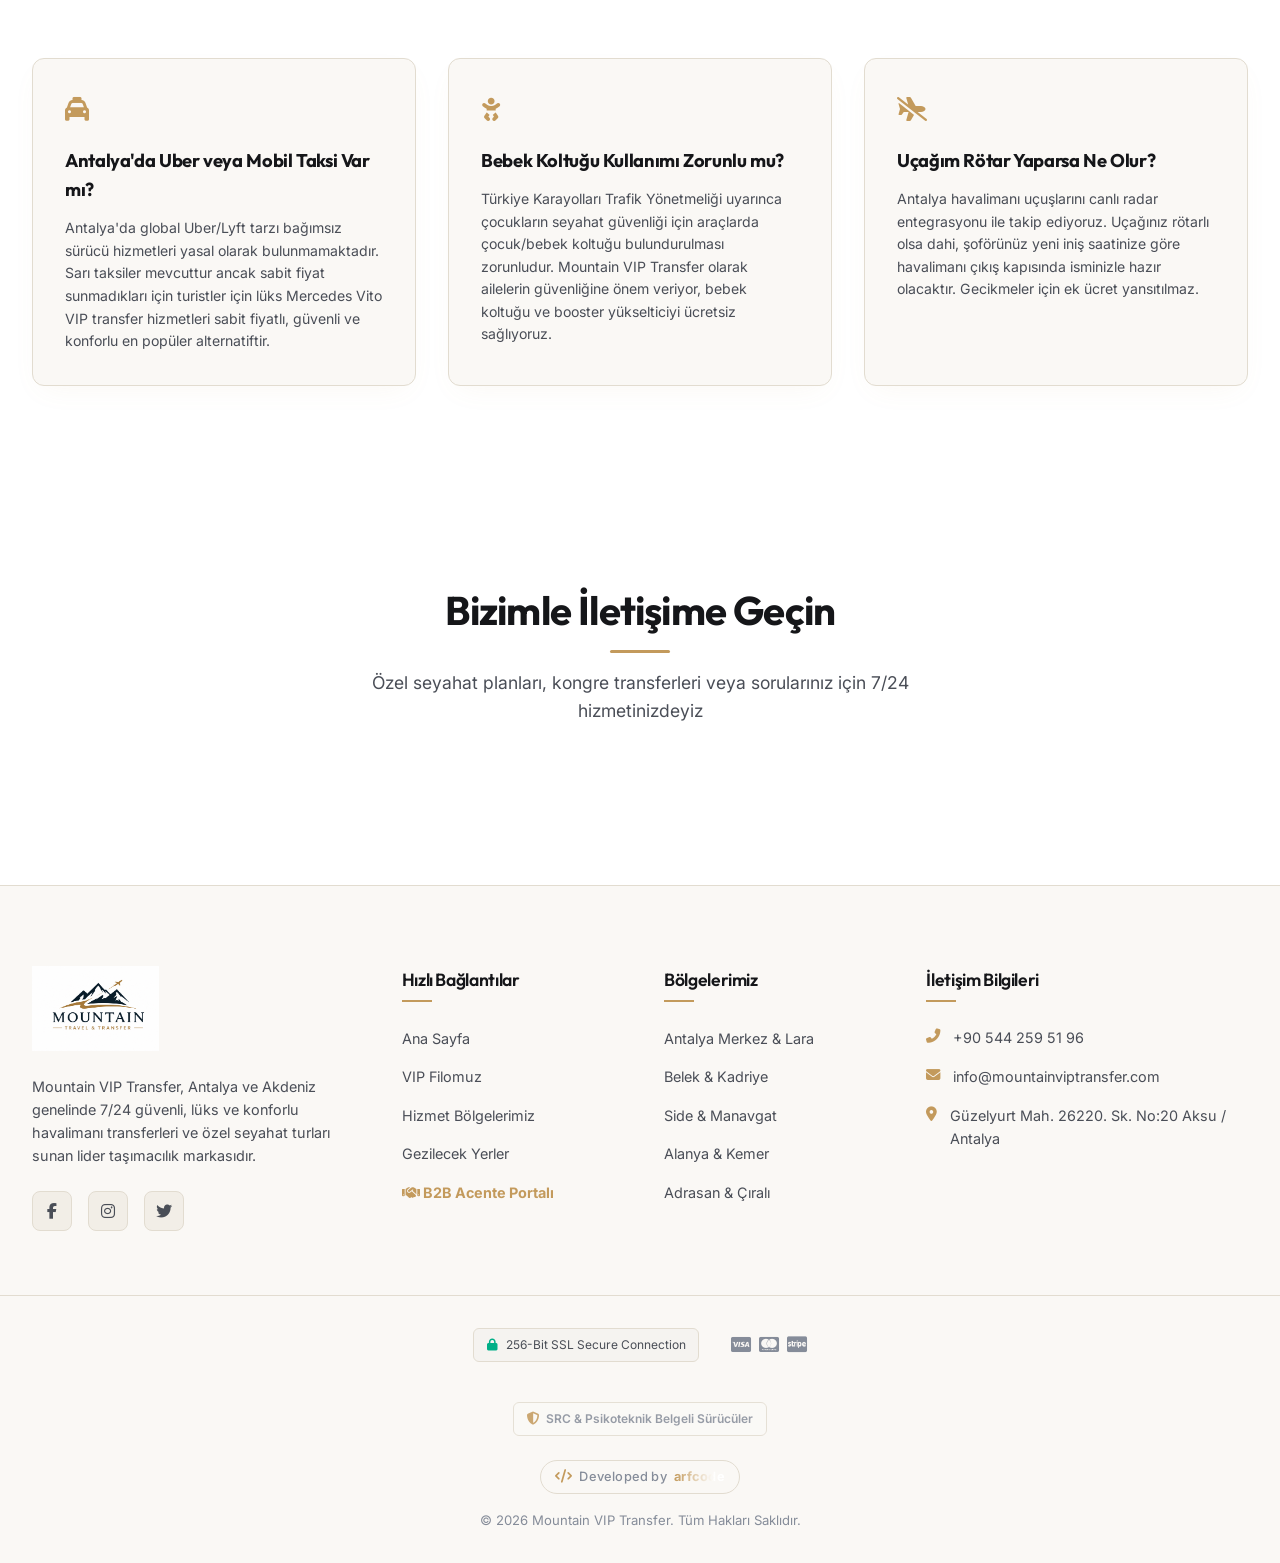
==== commit 6e6e15cd: "Remove night surcharge label, prevent field label wrapping, update admin status options to Onaylandi" ====
--- a/index.html
+++ b/index.html
@@ -450,6 +450,7 @@
                     <li><a href="#why" class="nav-link" data-translate="nav_why">Neden Biz</a></li>
                     <li><a href="#faq" class="nav-link" data-translate="nav_faq">S.S.S.</a></li>
                     <li><a href="#contact" class="nav-link" data-translate="nav_contact">İletişim</a></li>
+                    <li><a href="/b2b/index.html" class="nav-link" style="color: var(--accent-gold); font-weight: 700;"><i class="fas fa-handshake"></i> B2B Portal</a></li>
                 </ul>
             </nav>
             
@@ -481,6 +482,9 @@
                         <a href="#" class="dropdown-item" data-curr="TRY"><span>₺</span> TRY</a>
                     </div>
                 </div>
+                <a href="/b2b/index.html" class="btn nav-cta-btn" id="nav-b2b-btn" style="white-space: nowrap; background: rgba(212, 175, 55, 0.06); border: 1px solid var(--accent-gold); color: var(--accent-gold); display: flex; align-items: center; gap: 0.35rem; font-size: 0.85rem; font-weight: 600; padding: 0.55rem 1.1rem; border-radius: 4px; text-decoration: none; text-shadow: none; box-shadow: 0 0 12px rgba(212, 175, 55, 0.15); margin-right: 0.5rem; transition: all 0.3s ease;">
+                    <i class="fas fa-handshake"></i> <span data-translate="nav_b2b">B2B Portal</span>
+                </a>
                 <a href="https://wa.me/905442595196" target="_blank" rel="noopener noreferrer" class="btn btn-secondary nav-cta-btn" id="nav-call-btn" style="white-space: nowrap;">
                     <i class="fab fa-whatsapp"></i> <span data-translate="cta_call">7/24 Destek</span>
                 </a>
@@ -887,16 +891,13 @@
                         <i class="fas fa-search"></i> <span id="btn-calc-text">Fiyat Hesapla</span>
                     </button>
                 </form>
-                <div class="bb-rates" style="display: flex; justify-content: space-between; align-items: center; width: 100%; flex-wrap: wrap; gap: 0.8rem; border-top: 1px solid var(--border-color); padding-top: 0.8rem; margin-top: 0.8rem;">
-                    <div style="display: flex; align-items: center; gap: 0.5rem; flex-wrap: wrap;">
+                <div class="bb-rates" style="display: flex; justify-content: center; align-items: center; width: 100%; flex-wrap: wrap; gap: 0.8rem; border-top: 1px solid var(--border-color); padding-top: 0.8rem; margin-top: 0.8rem;">
+                    <div style="display: flex; align-items: center; gap: 0.5rem; flex-wrap: wrap; justify-content: center;">
                         <span style="font-size: 0.8rem; font-weight: 700; color: var(--text-secondary); display: flex; align-items: center; gap: 0.35rem;">
                             <span class="live-dot" style="width: 7px; height: 7px; background-color: #22c55e; border-radius: 50%; display: inline-block; box-shadow: 0 0 8px #22c55e; animation: pulse-live-dot 1.5s infinite;"></span>
                             Güncel Kur (1 EUR):
                         </span>
                         <div id="live-rates-display" style="display: flex; gap: 0.5rem; flex-wrap: wrap;"></div>
-                    </div>
-                    <div style="display: flex; align-items: center; gap: 0.4rem; color: var(--accent-gold); font-size: 0.75rem; font-weight: 700; text-transform: uppercase; letter-spacing: 0.5px; background: rgba(212, 175, 55, 0.05); padding: 0.35rem 0.8rem; border-radius: 4px; border: 1px solid rgba(212, 175, 55, 0.15);">
-                        <i class="fas fa-moon"></i> <span data-translate="no_night_surcharge">7/24 Sabit Fiyat | Gece Farkı Yoktur</span>
                     </div>
                 </div>
             </div>
@@ -1644,6 +1645,7 @@
                     <li><a href="#fleet" data-translate="nav_fleet">VIP Filomuz</a></li>
                     <li><a href="#regions">Hizmet Bölgelerimiz</a></li>
                     <li><a href="#tours" data-translate="nav_tours">Gezilecek Yerler</a></li>
+                    <li><a href="/b2b/index.html" style="color: var(--accent-gold); font-weight: 700;"><i class="fas fa-handshake"></i> B2B Acente Portalı</a></li>
                 </ul>
             </div>
             <!-- Col 3 -->
@@ -1750,11 +1752,11 @@
                     <!-- Pickup & Dropoff Confirmation Fields -->
                     <div style="display: grid; grid-template-columns: 1fr 1fr; gap: 1rem; margin-bottom: 1rem;">
                         <div class="form-group">
-                            <label for="modal-pickup" style="font-weight: 700; font-size: 0.85rem;"><i class="fas fa-map-marker-alt" style="color: var(--accent-gold); margin-right: 0.2rem;"></i> Nereden? (Alış / Pickup)</label>
+                            <label for="modal-pickup" style="font-weight: 700; font-size: 0.82rem; white-space: nowrap;"><i class="fas fa-map-marker-alt" style="color: var(--accent-gold); margin-right: 0.2rem;"></i> Nereden (Pickup)</label>
                             <input type="text" id="modal-pickup" class="form-control" required placeholder="Örn: Havalimanı veya Otel adı...">
                         </div>
                         <div class="form-group">
-                            <label for="modal-dropoff" style="font-weight: 700; font-size: 0.85rem;"><i class="fas fa-map-marker" style="color: var(--accent-gold); margin-right: 0.2rem;"></i> Nereye? (Varış / Dropoff)</label>
+                            <label for="modal-dropoff" style="font-weight: 700; font-size: 0.82rem; white-space: nowrap;"><i class="fas fa-map-marker" style="color: var(--accent-gold); margin-right: 0.2rem;"></i> Nereye (Dropoff)</label>
                             <input type="text" id="modal-dropoff" class="form-control" required placeholder="Örn: Otel adı veya bölge...">
                         </div>
                     </div>
@@ -1854,7 +1856,7 @@
                     <!-- Baby Seat & Child Count -->
                     <div style="display: grid; grid-template-columns: 1fr 1fr; gap: 1rem; margin-top: 1rem;">
                         <div class="form-group">
-                            <label for="modal-baby-seats" style="font-size: 0.85rem; font-weight: 600;"><i class="fas fa-baby" style="color: var(--accent-gold); margin-right: 0.2rem;"></i> <span data-translate="modal_baby_seats">Bebek Koltuğu (Ücretsiz)</span></label>
+                            <label for="modal-baby-seats" style="font-size: 0.82rem; font-weight: 600; white-space: nowrap;"><i class="fas fa-baby" style="color: var(--accent-gold); margin-right: 0.2rem;"></i> <span data-translate="modal_baby_seats">Bebek Koltuğu</span></label>
                             <select id="modal-baby-seats" class="form-control" style="cursor: pointer; background-color: var(--bg-primary); color: var(--text-primary);">
                                 <option value="0">0</option>
                                 <option value="1">1</option>
@@ -1863,7 +1865,7 @@
                             </select>
                         </div>
                         <div class="form-group">
-                            <label for="modal-child-count" style="font-size: 0.85rem; font-weight: 600;"><i class="fas fa-child" style="color: var(--accent-gold); margin-right: 0.2rem;"></i> <span data-translate="modal_child_count">Çocuk Yolcu Sayısı</span></label>
+                            <label for="modal-child-count" style="font-size: 0.82rem; font-weight: 600; white-space: nowrap;"><i class="fas fa-child" style="color: var(--accent-gold); margin-right: 0.2rem;"></i> <span data-translate="modal_child_count">Çocuk Yolcu</span></label>
                             <select id="modal-child-count" class="form-control" style="cursor: pointer; background-color: var(--bg-primary); color: var(--text-primary);">
                                 <option value="0">0</option>
                                 <option value="1">1</option>
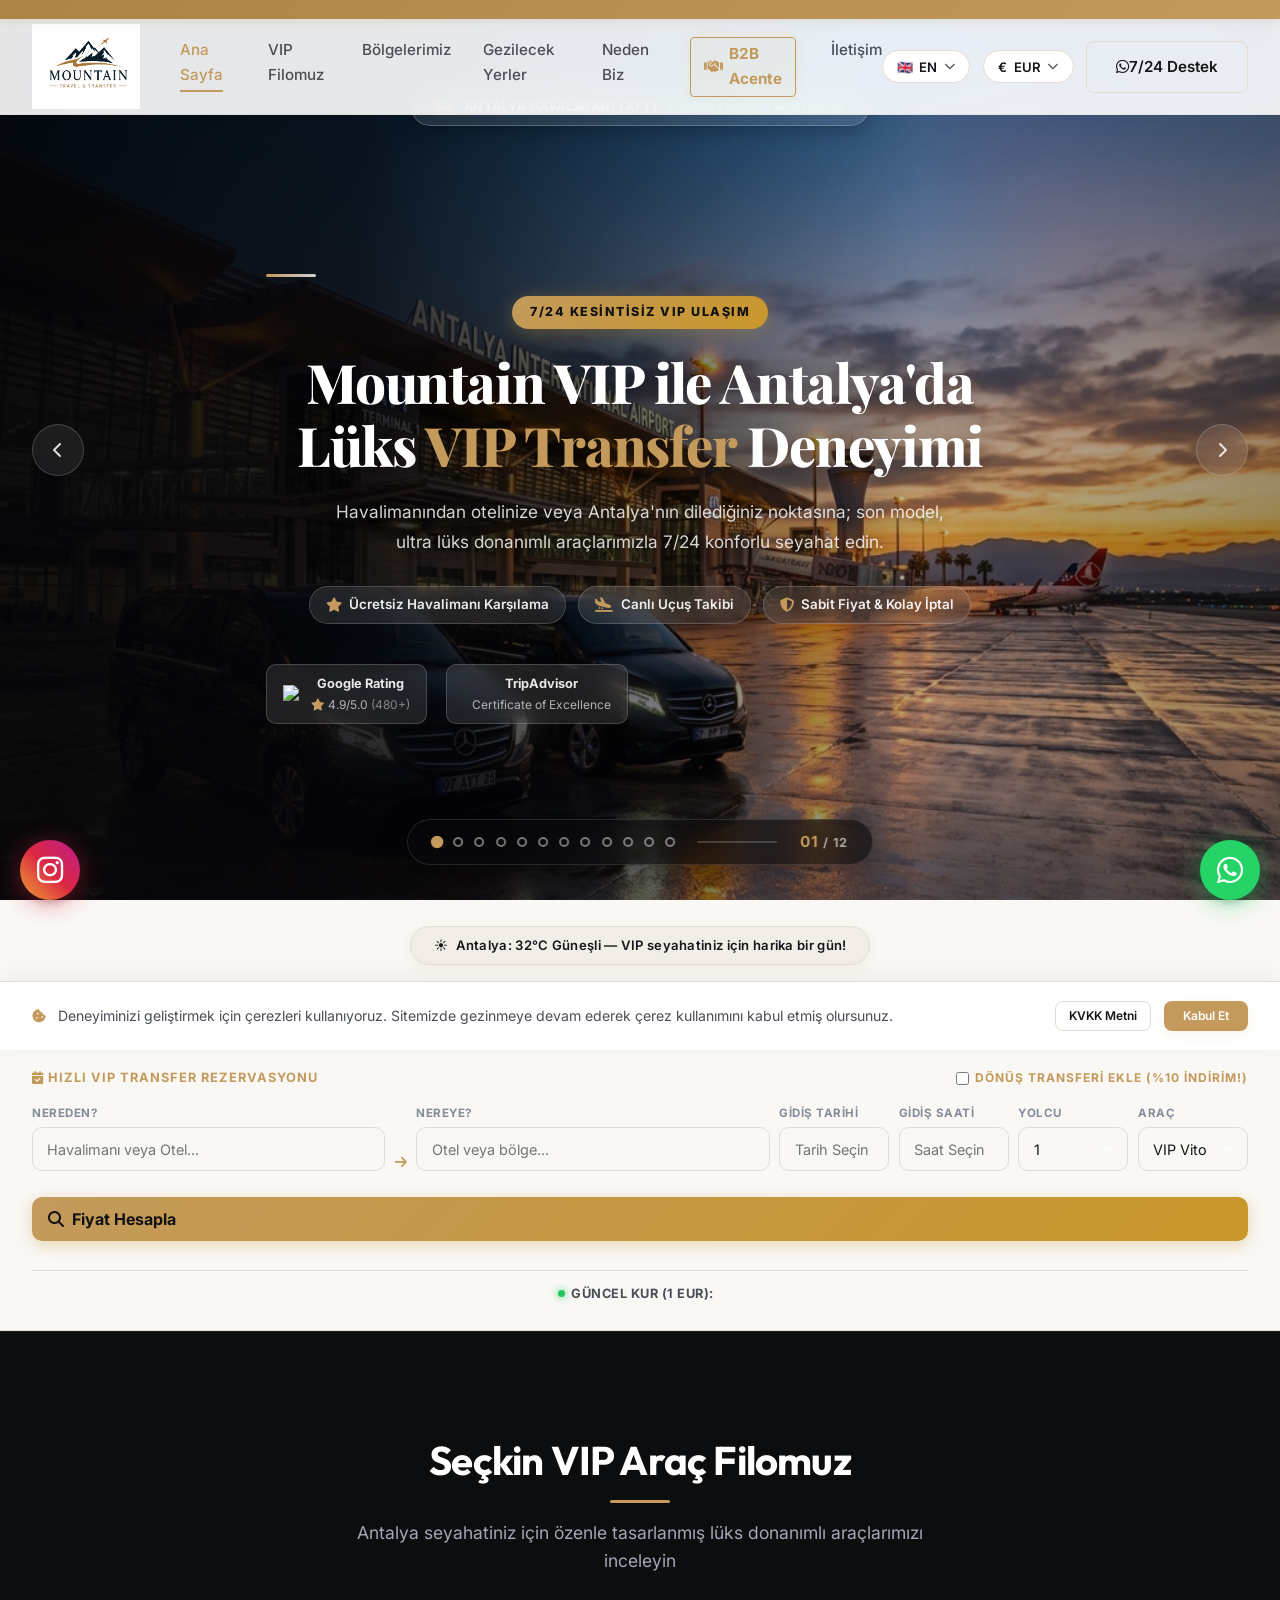
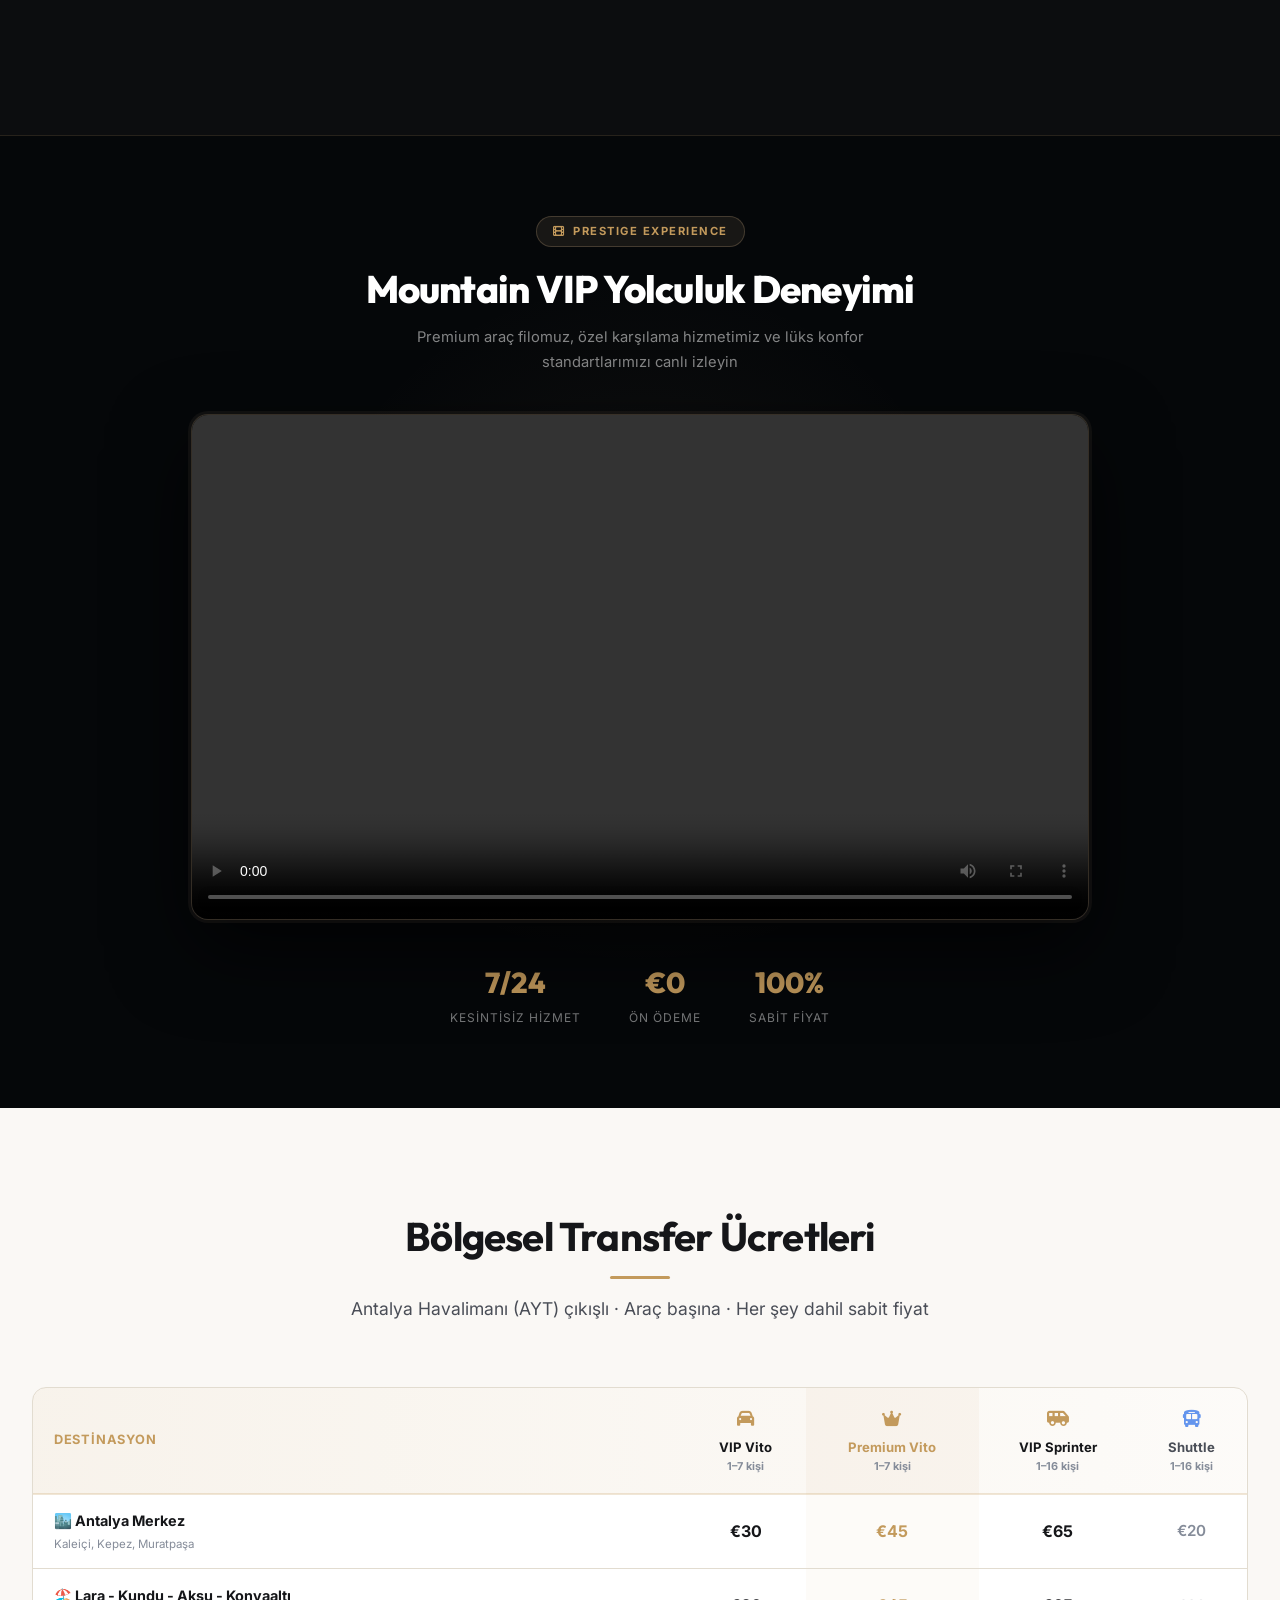
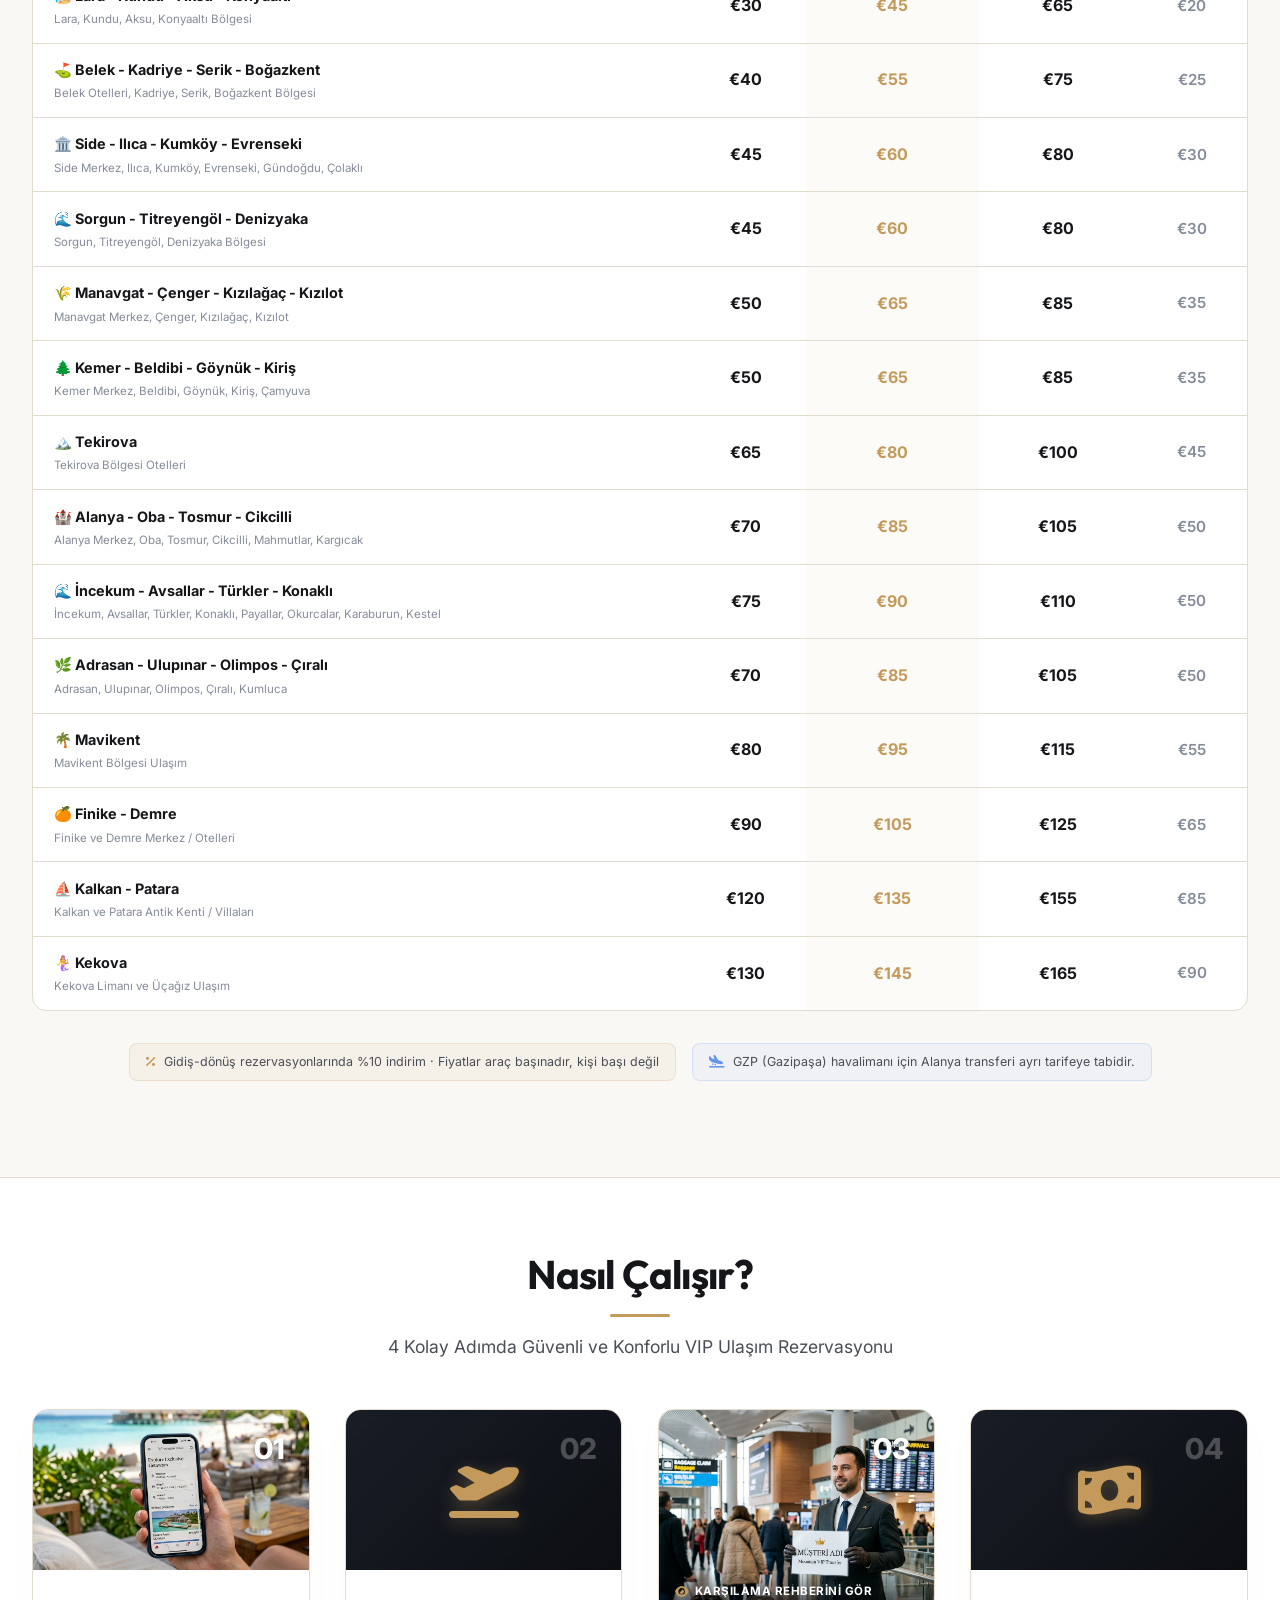
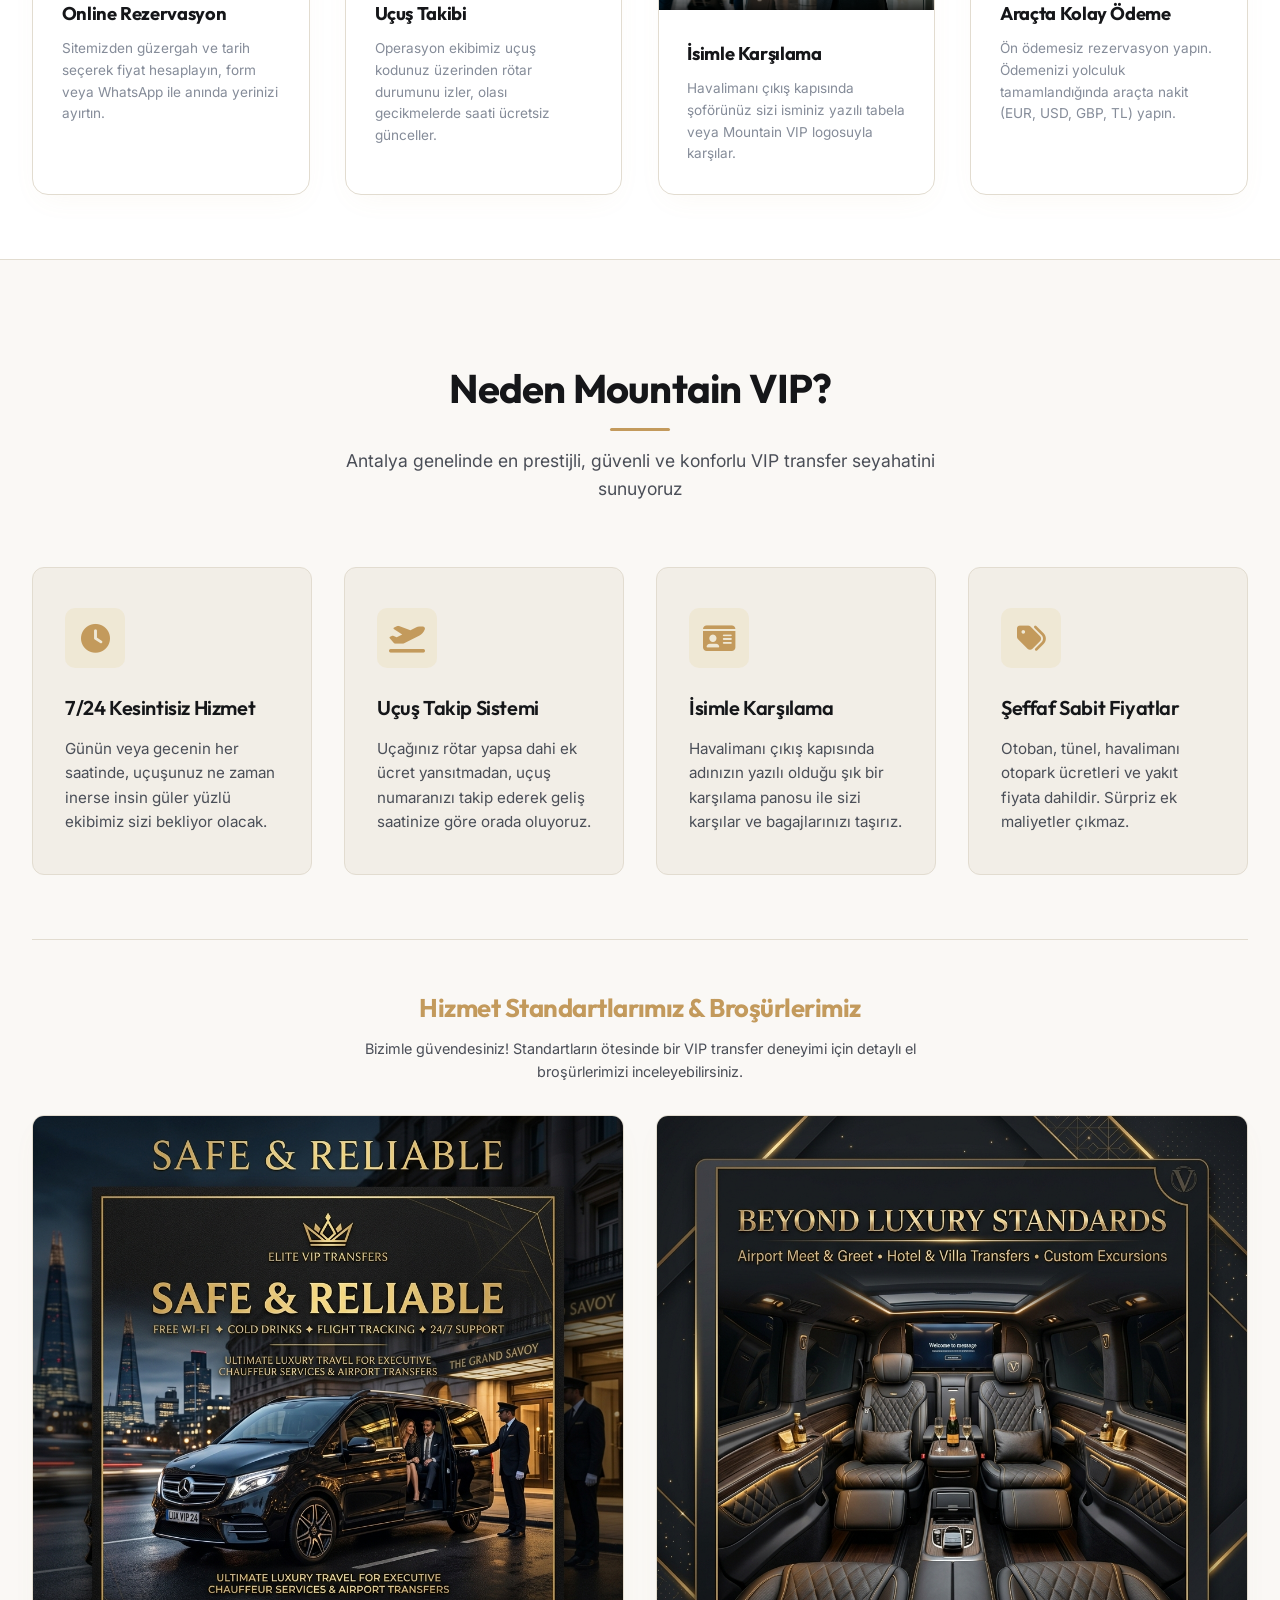
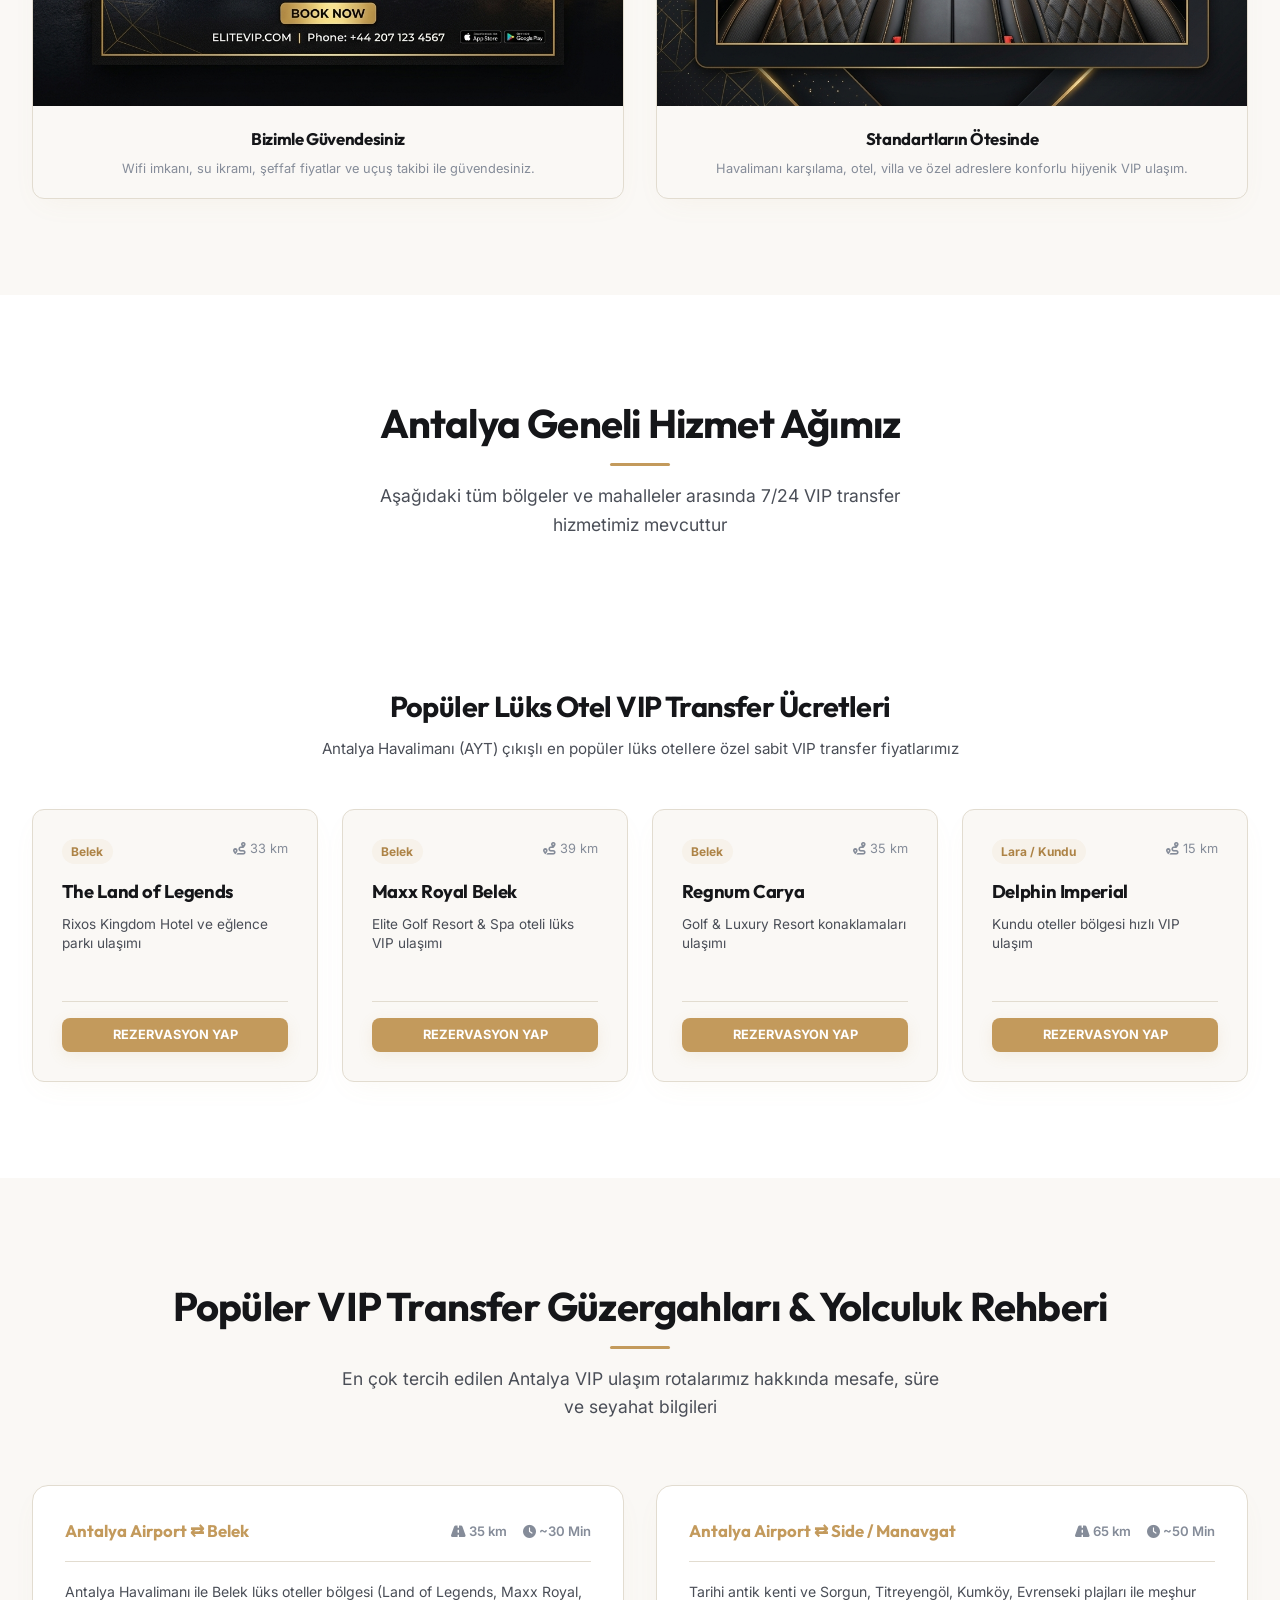
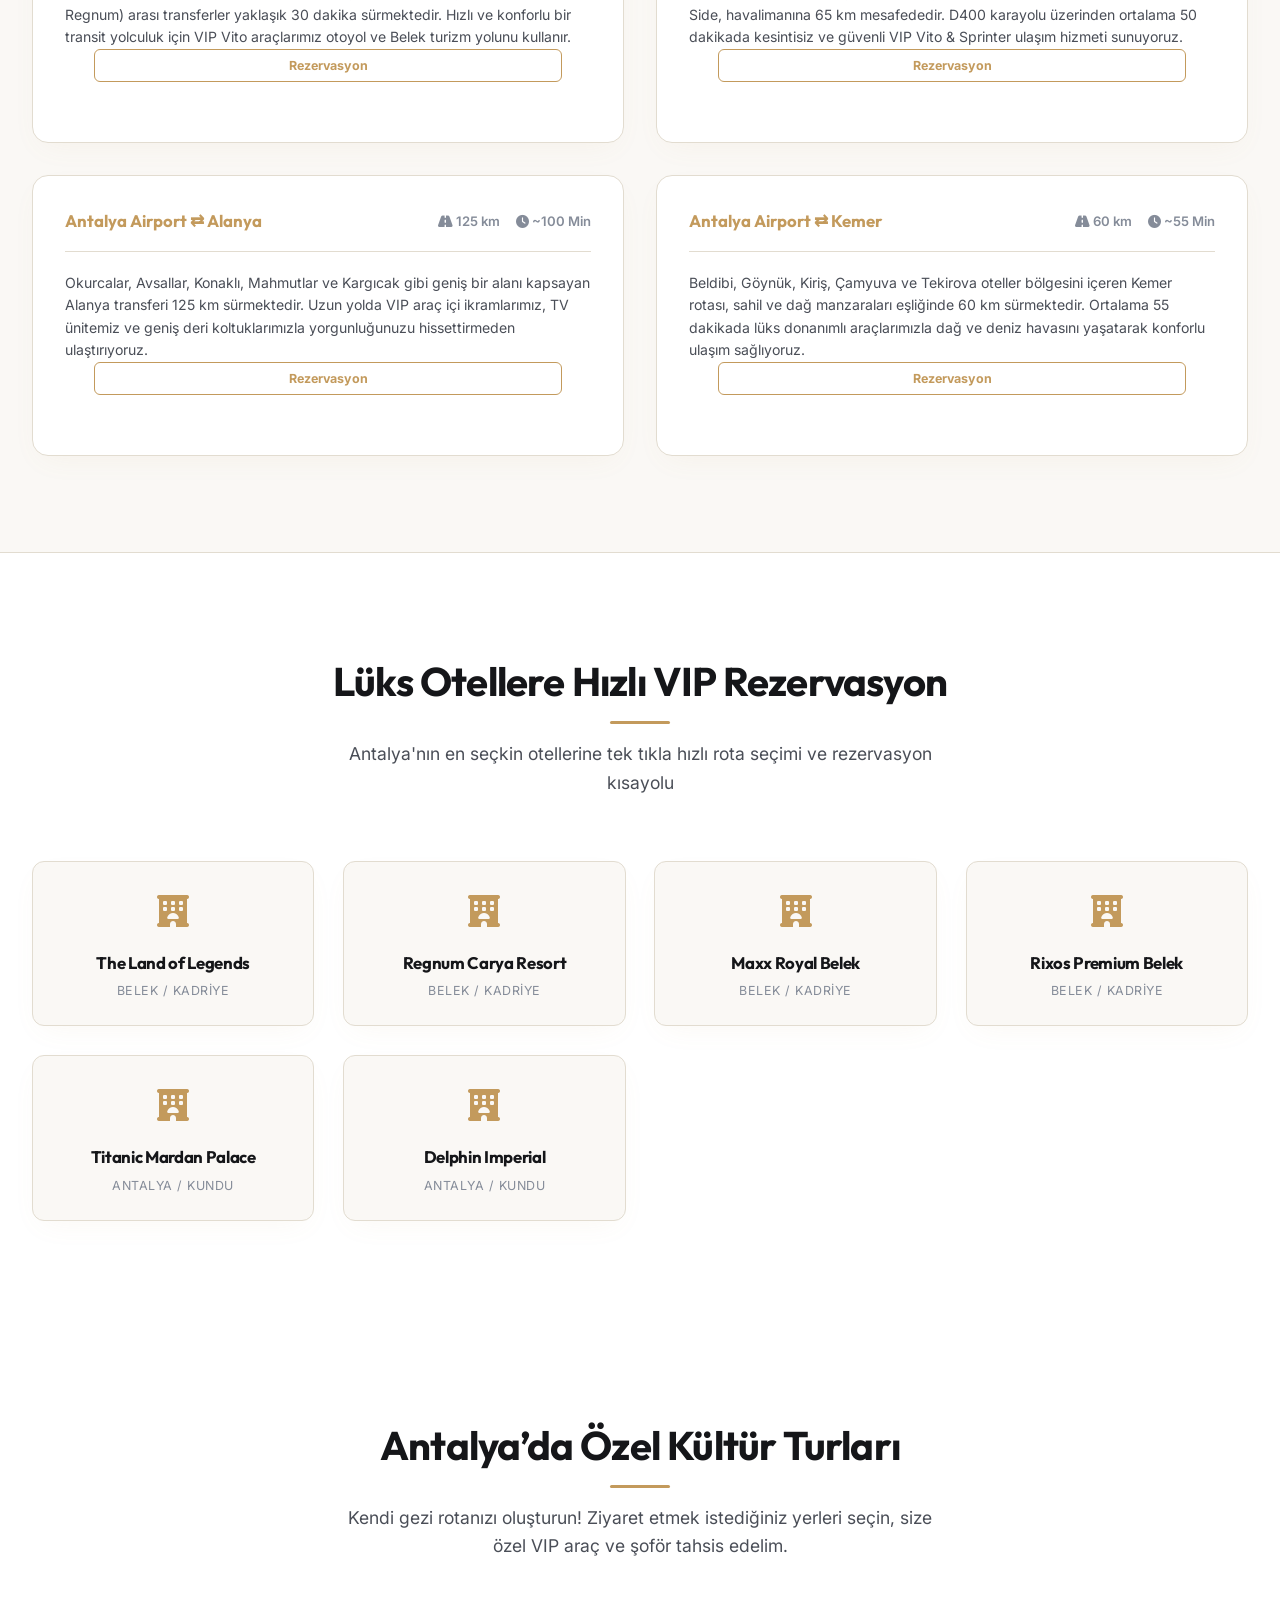
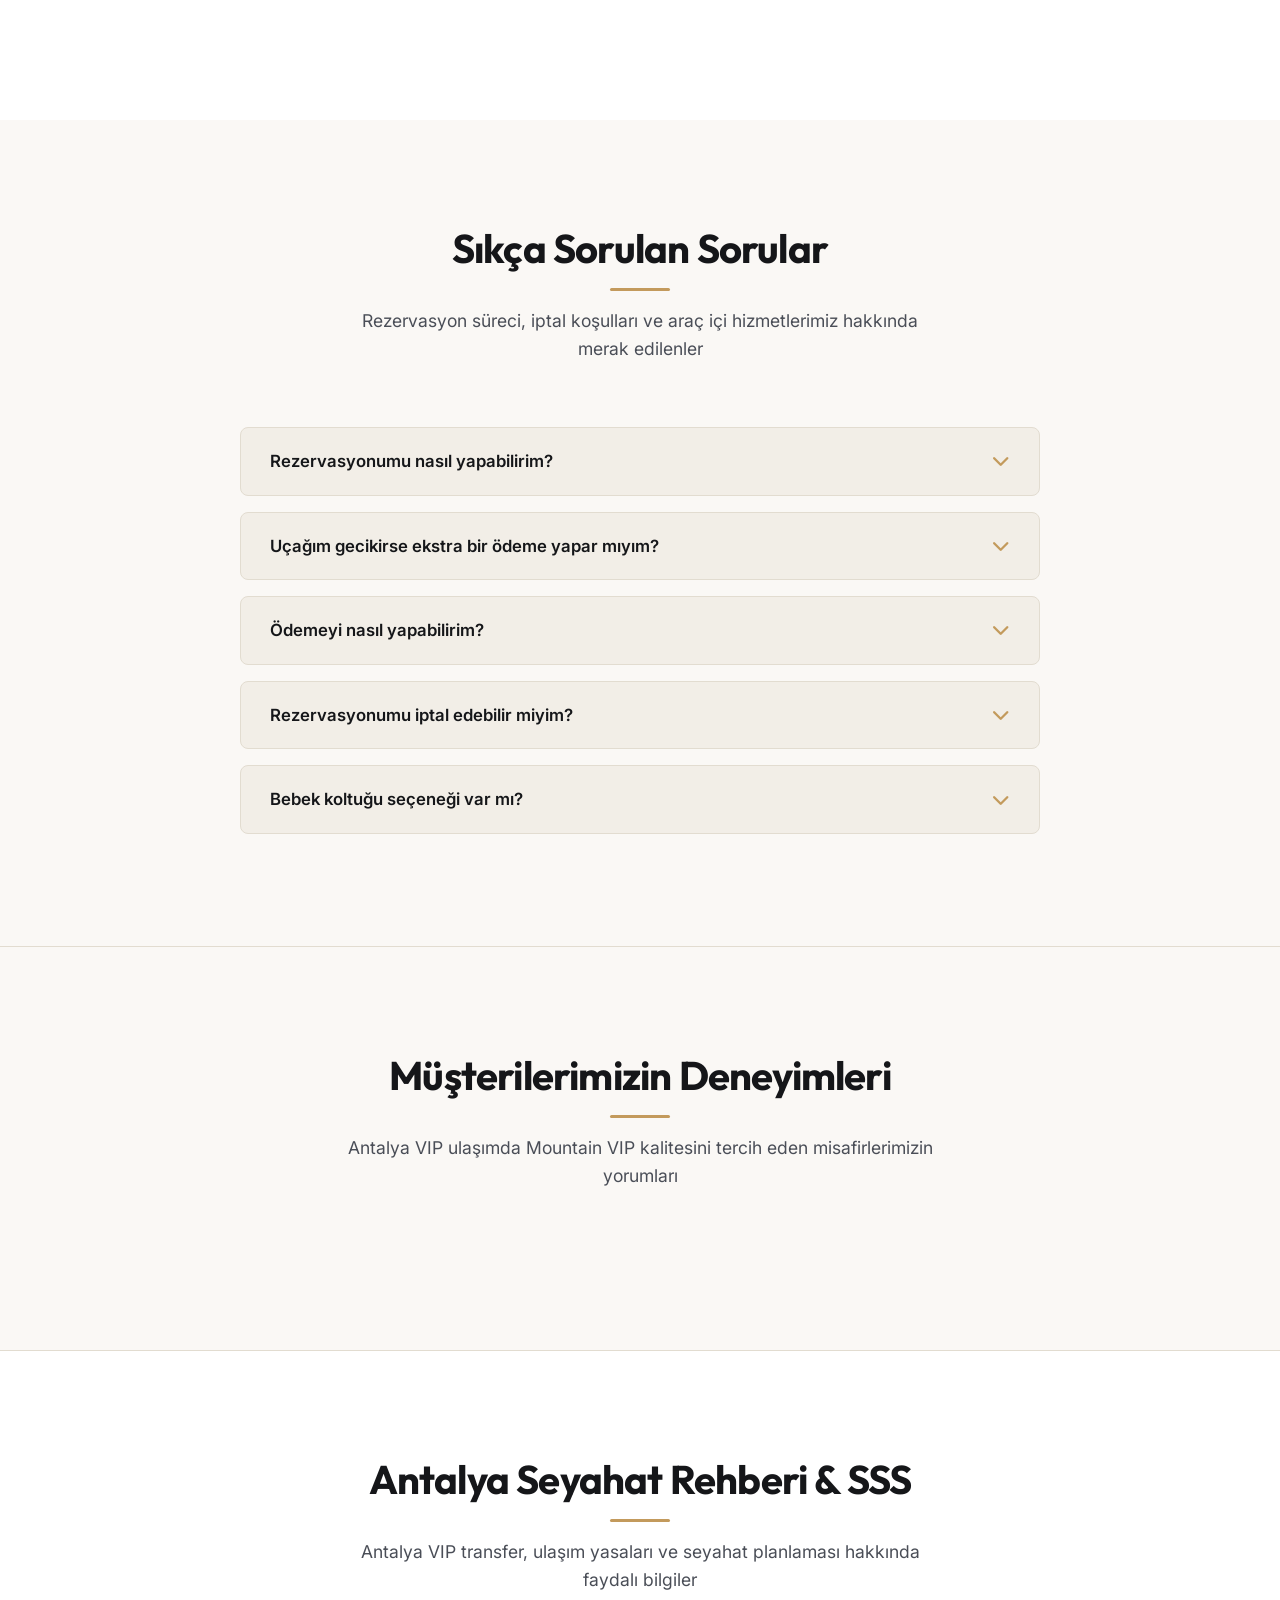
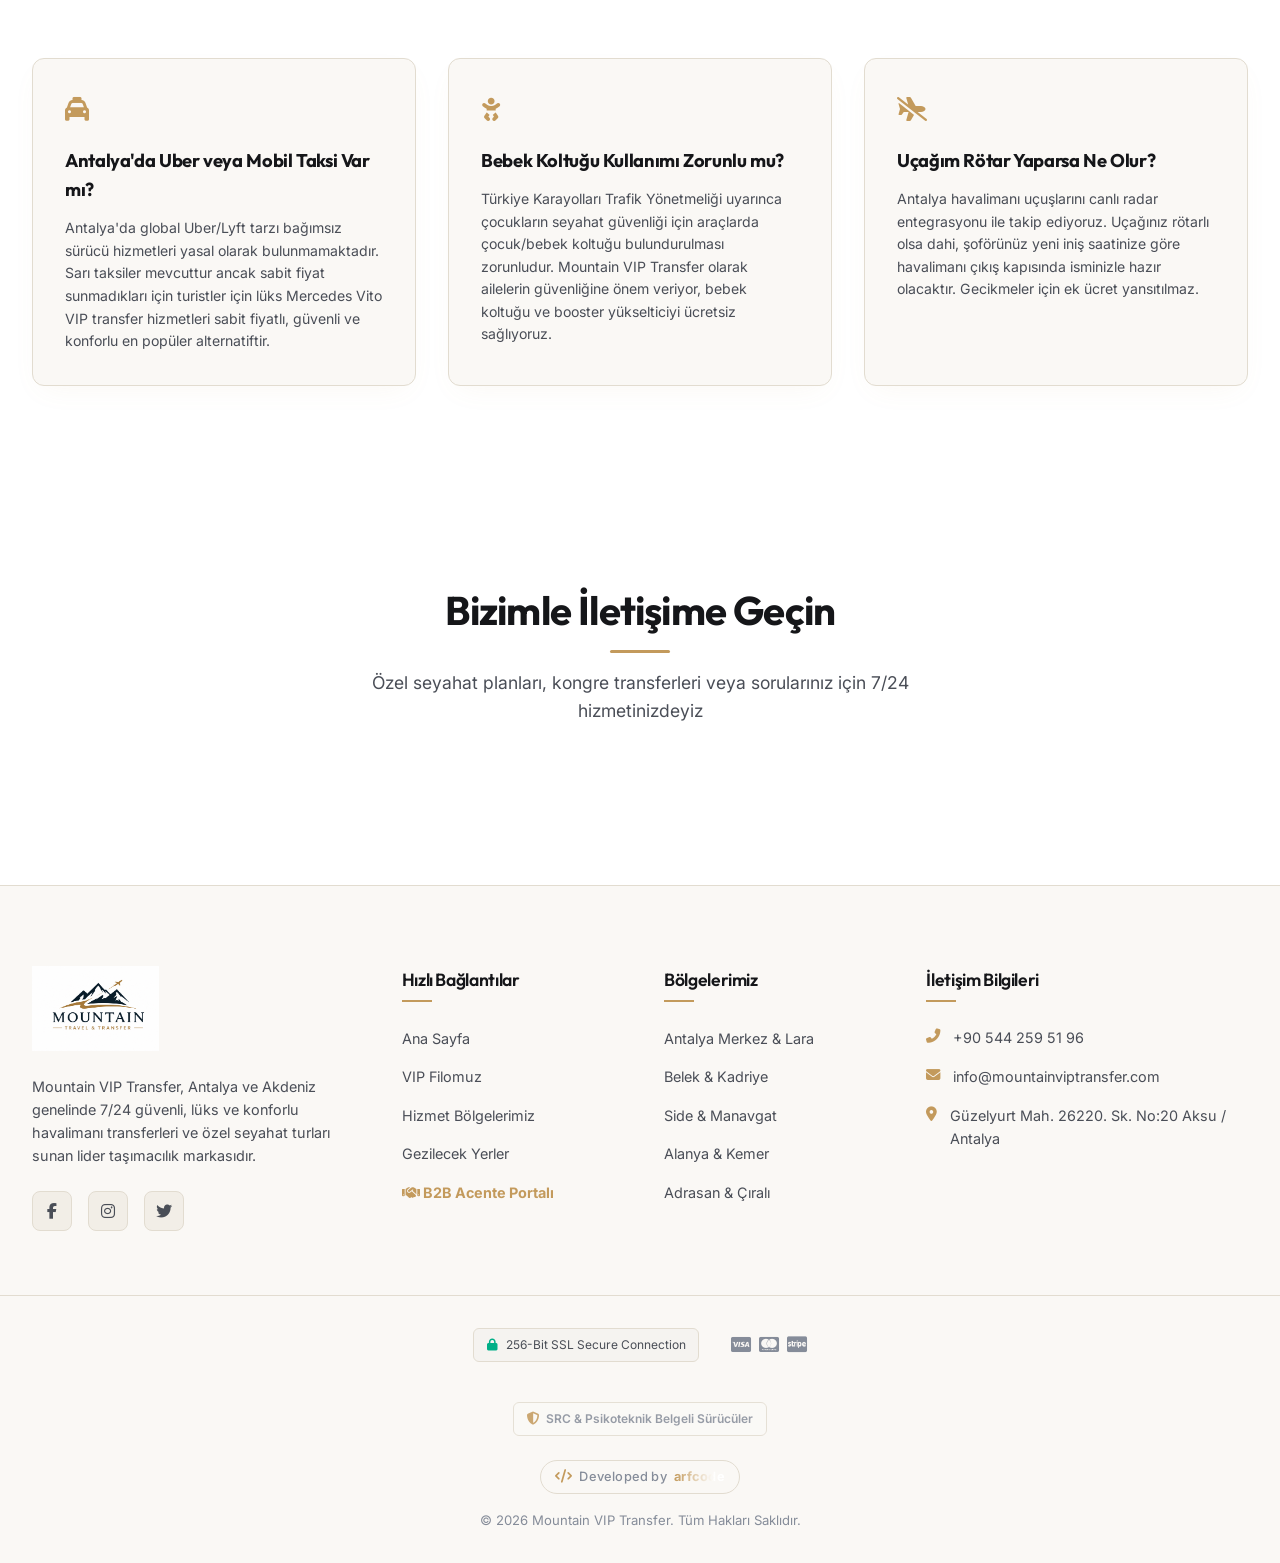
==== commit 4ce870f5: "Replace S.S.S. menu link with a premium framed B2B Acente link in main menu" ====
--- a/index.html
+++ b/index.html
@@ -448,9 +448,12 @@
                     <li><a href="#regions" class="nav-link">Bölgelerimiz</a></li>
                     <li><a href="#tours" class="nav-link" data-translate="nav_tours">Gezilecek Yerler</a></li>
                     <li><a href="#why" class="nav-link" data-translate="nav_why">Neden Biz</a></li>
-                    <li><a href="#faq" class="nav-link" data-translate="nav_faq">S.S.S.</a></li>
+                    <li>
+                        <a href="/b2b/index.html" class="nav-link" style="color: var(--accent-gold) !important; font-weight: 700; border: 1.5px solid var(--accent-gold); padding: 0.3rem 0.8rem; border-radius: 4px; background: rgba(212, 175, 55, 0.05); display: inline-flex; align-items: center; gap: 0.35rem; transition: all 0.3s ease; box-shadow: 0 0 10px rgba(212, 175, 55, 0.1); margin: 0 0.2rem;">
+                            <i class="fas fa-handshake"></i> B2B Acente
+                        </a>
+                    </li>
                     <li><a href="#contact" class="nav-link" data-translate="nav_contact">İletişim</a></li>
-                    <li><a href="/b2b/index.html" class="nav-link" style="color: var(--accent-gold); font-weight: 700;"><i class="fas fa-handshake"></i> B2B Portal</a></li>
                 </ul>
             </nav>
             
@@ -482,9 +485,6 @@
                         <a href="#" class="dropdown-item" data-curr="TRY"><span>₺</span> TRY</a>
                     </div>
                 </div>
-                <a href="/b2b/index.html" class="btn nav-cta-btn" id="nav-b2b-btn" style="white-space: nowrap; background: rgba(212, 175, 55, 0.06); border: 1px solid var(--accent-gold); color: var(--accent-gold); display: flex; align-items: center; gap: 0.35rem; font-size: 0.85rem; font-weight: 600; padding: 0.55rem 1.1rem; border-radius: 4px; text-decoration: none; text-shadow: none; box-shadow: 0 0 12px rgba(212, 175, 55, 0.15); margin-right: 0.5rem; transition: all 0.3s ease;">
-                    <i class="fas fa-handshake"></i> <span data-translate="nav_b2b">B2B Portal</span>
-                </a>
                 <a href="https://wa.me/905442595196" target="_blank" rel="noopener noreferrer" class="btn btn-secondary nav-cta-btn" id="nav-call-btn" style="white-space: nowrap;">
                     <i class="fab fa-whatsapp"></i> <span data-translate="cta_call">7/24 Destek</span>
                 </a>
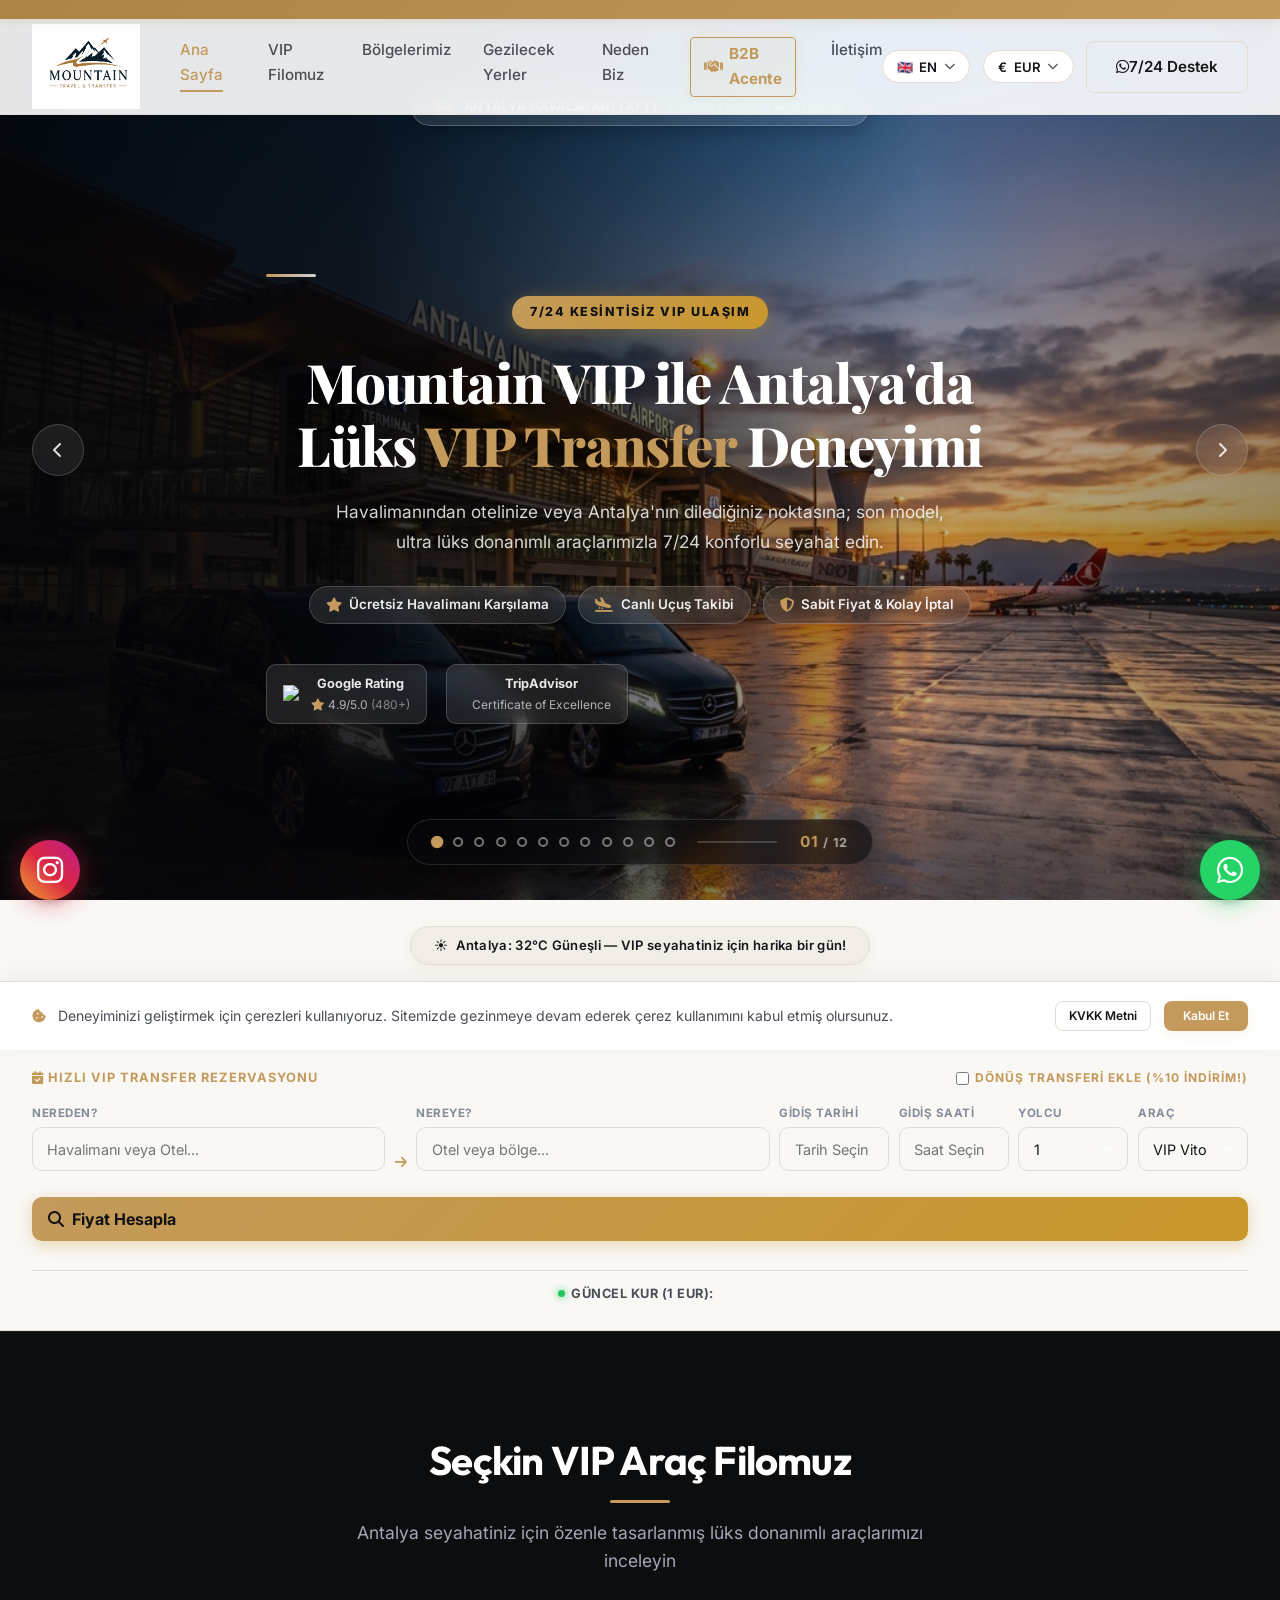
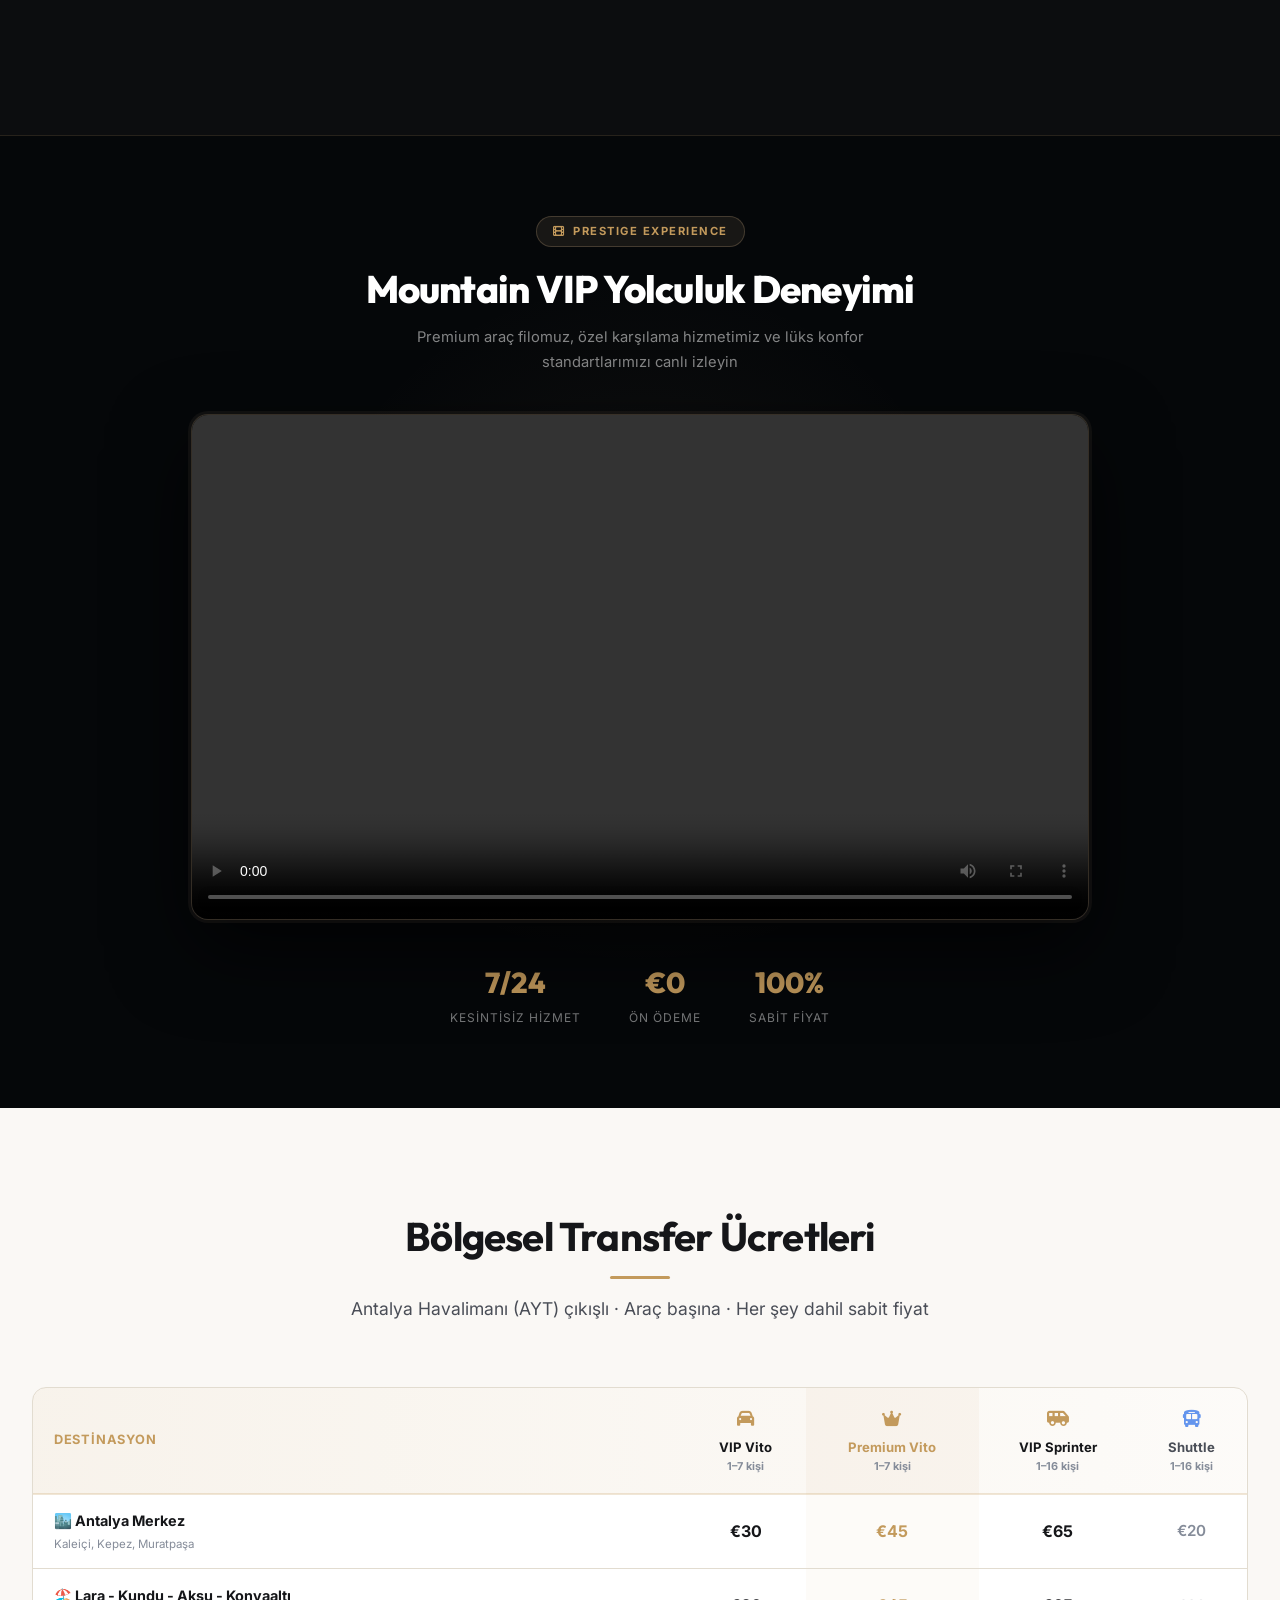
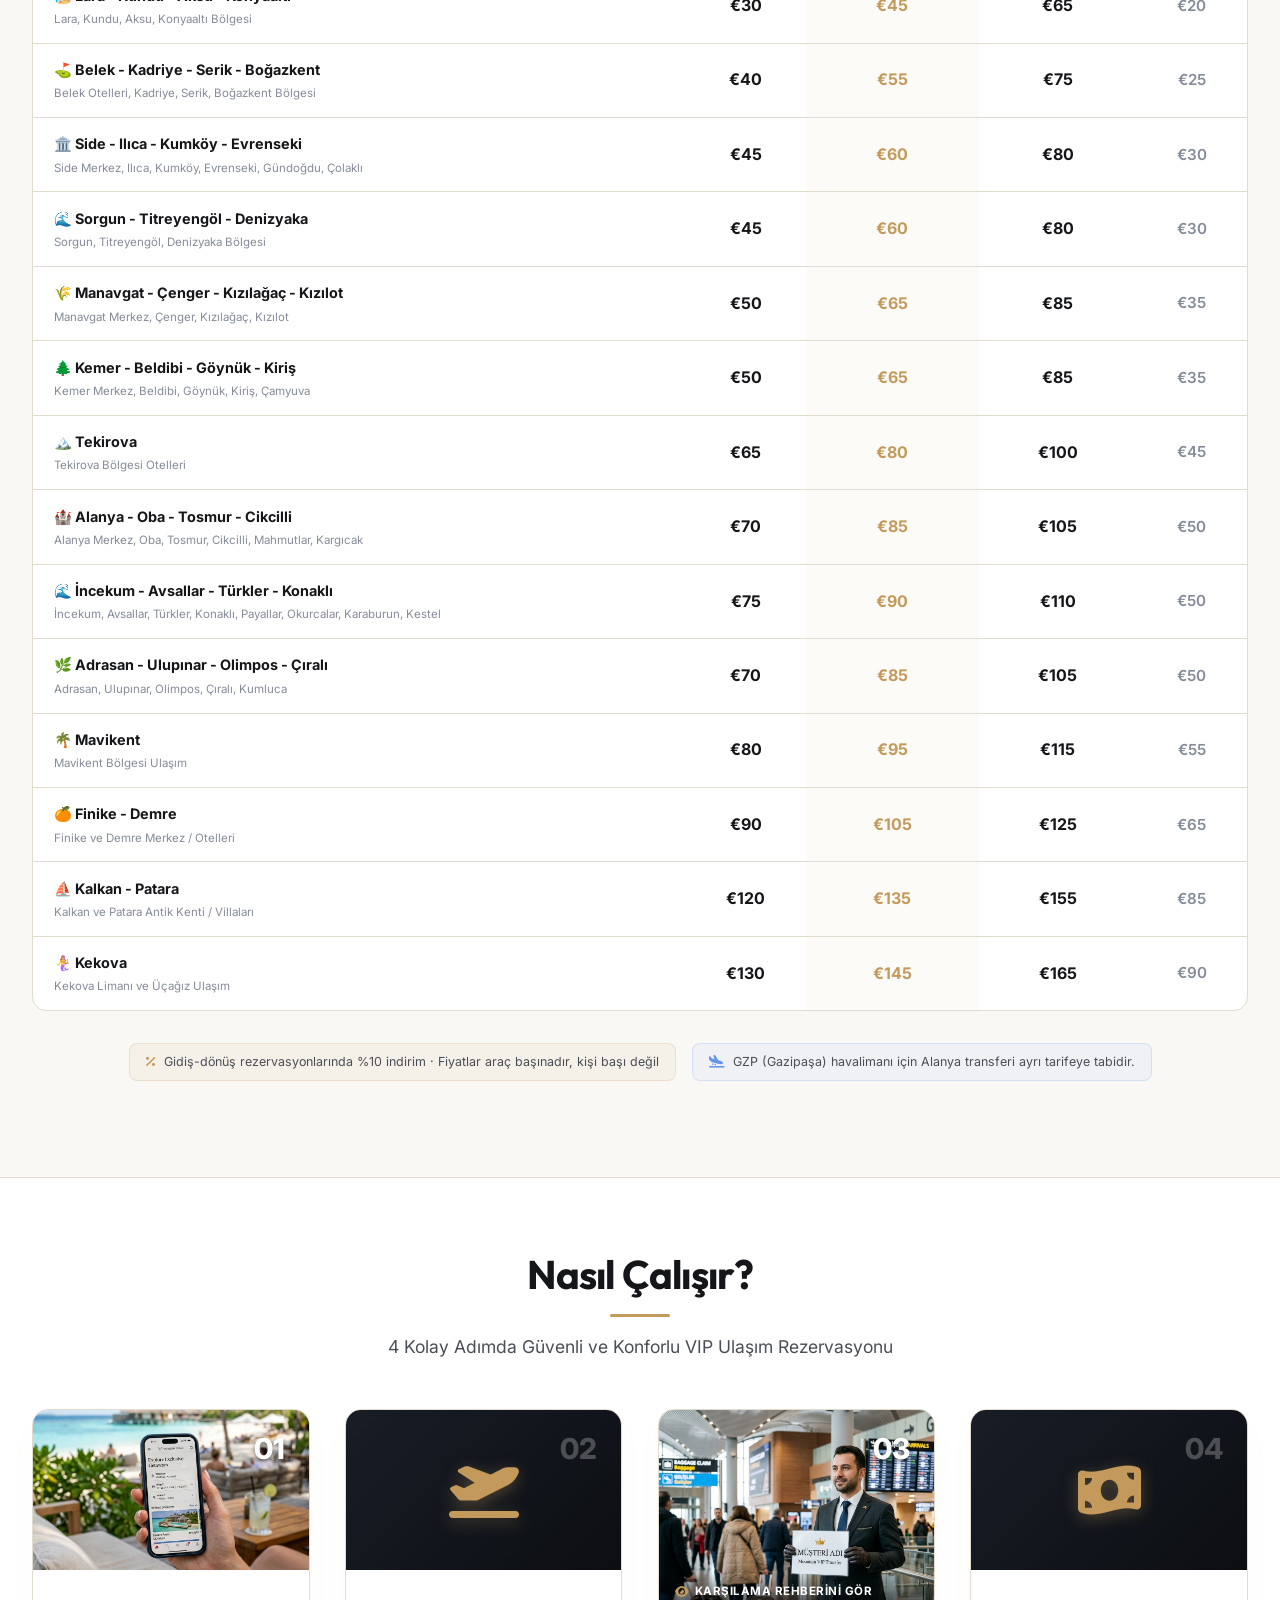
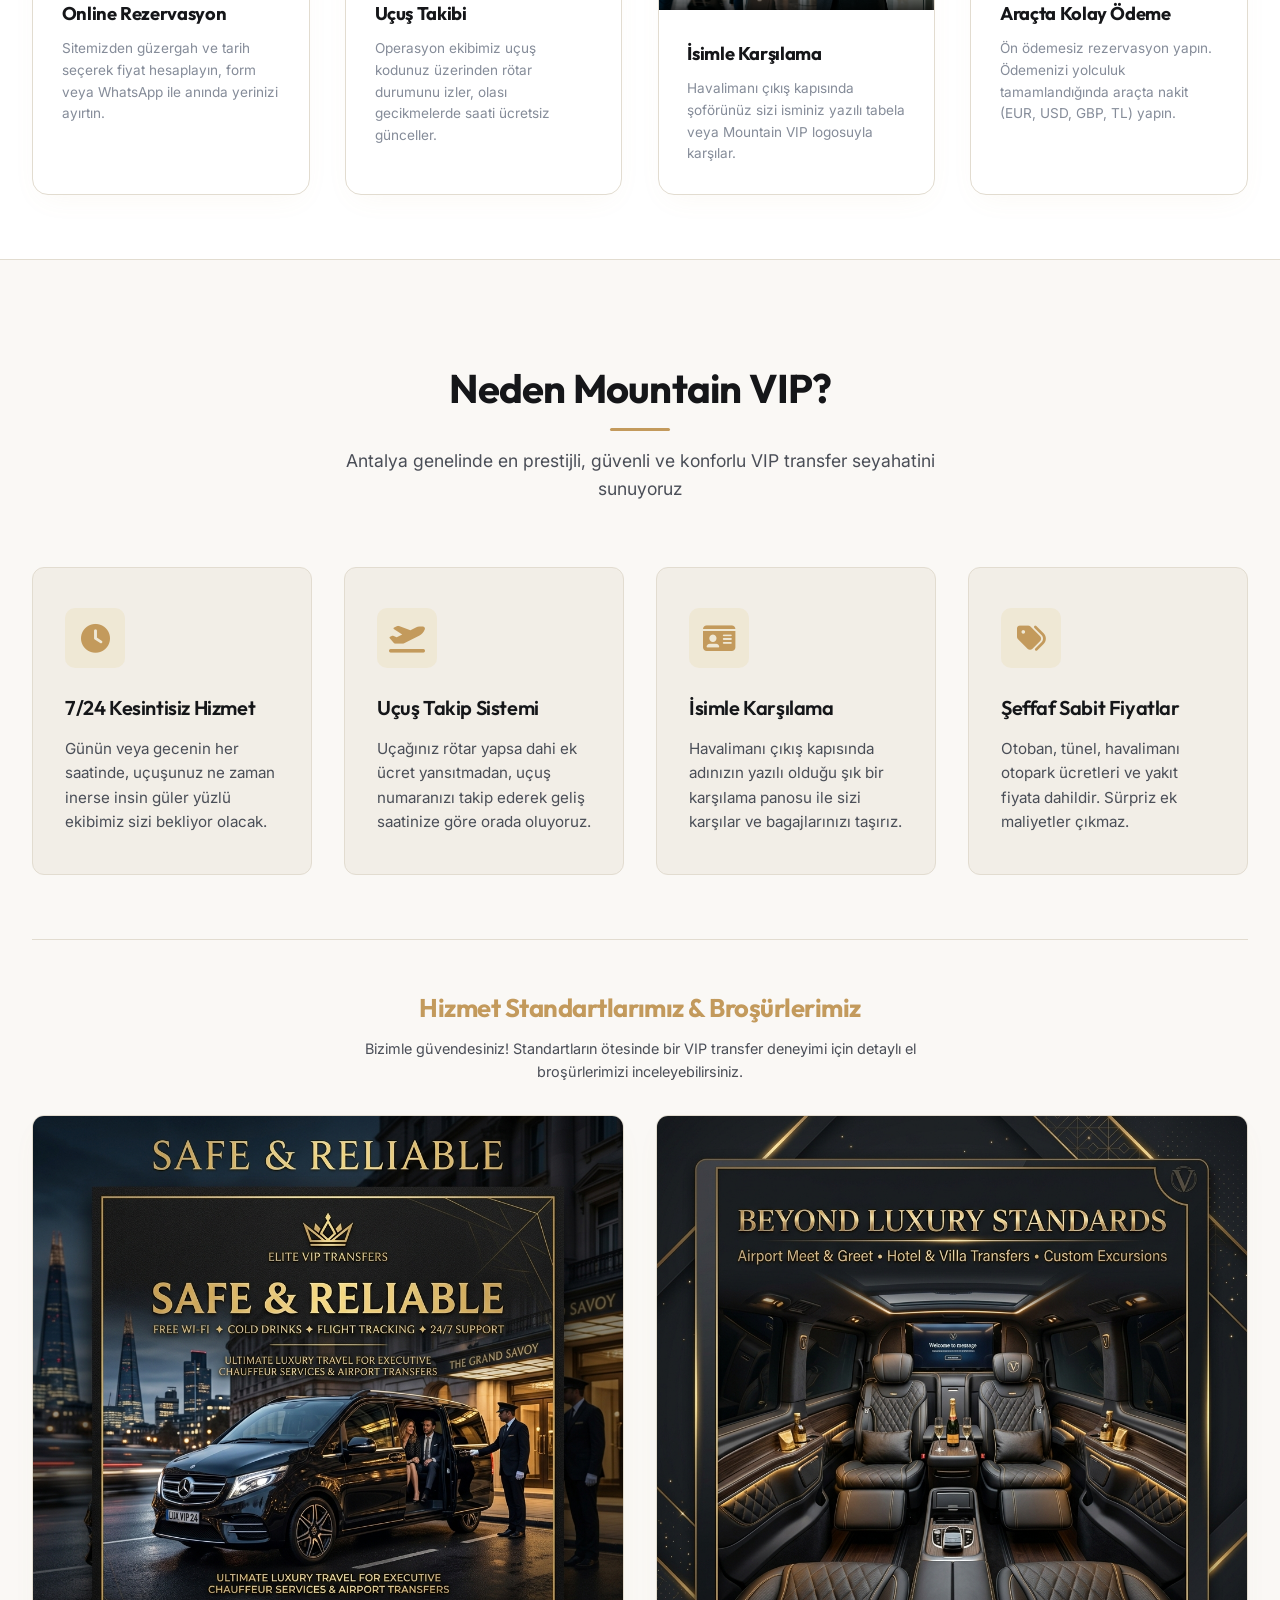
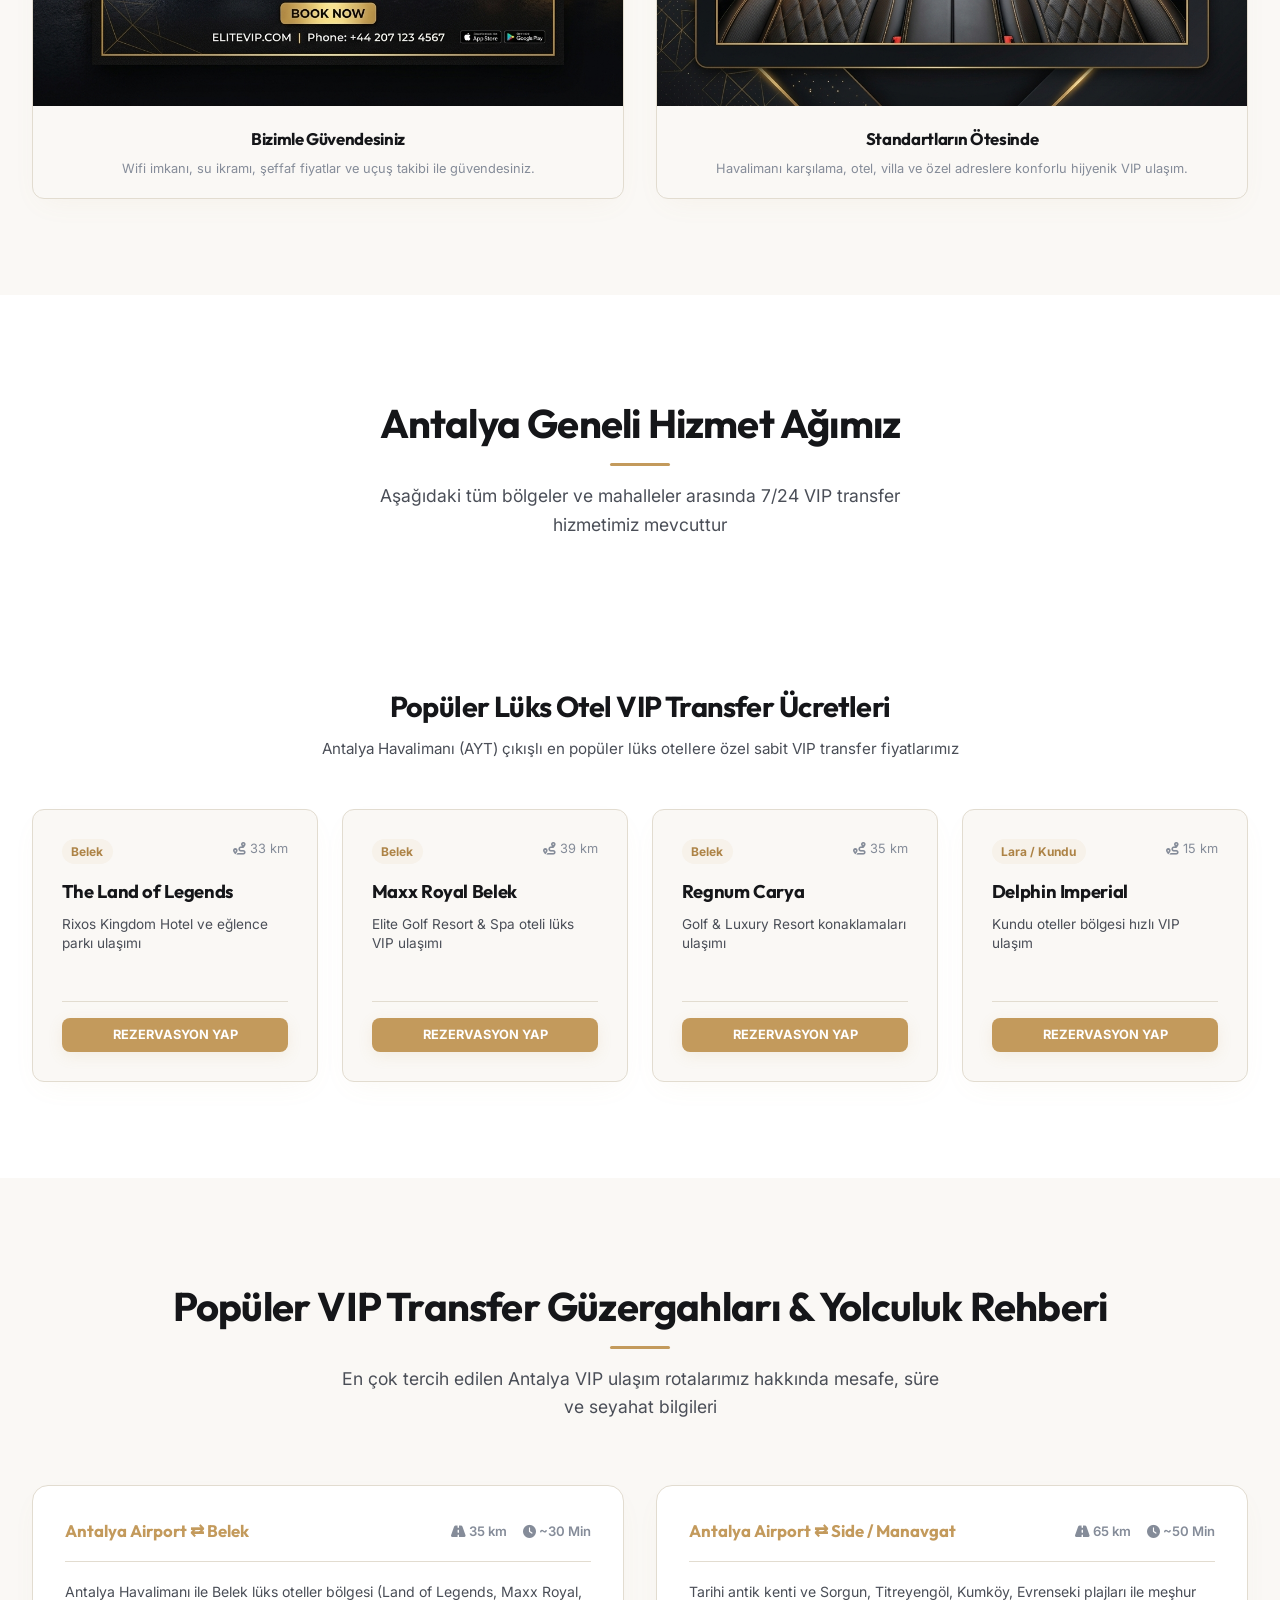
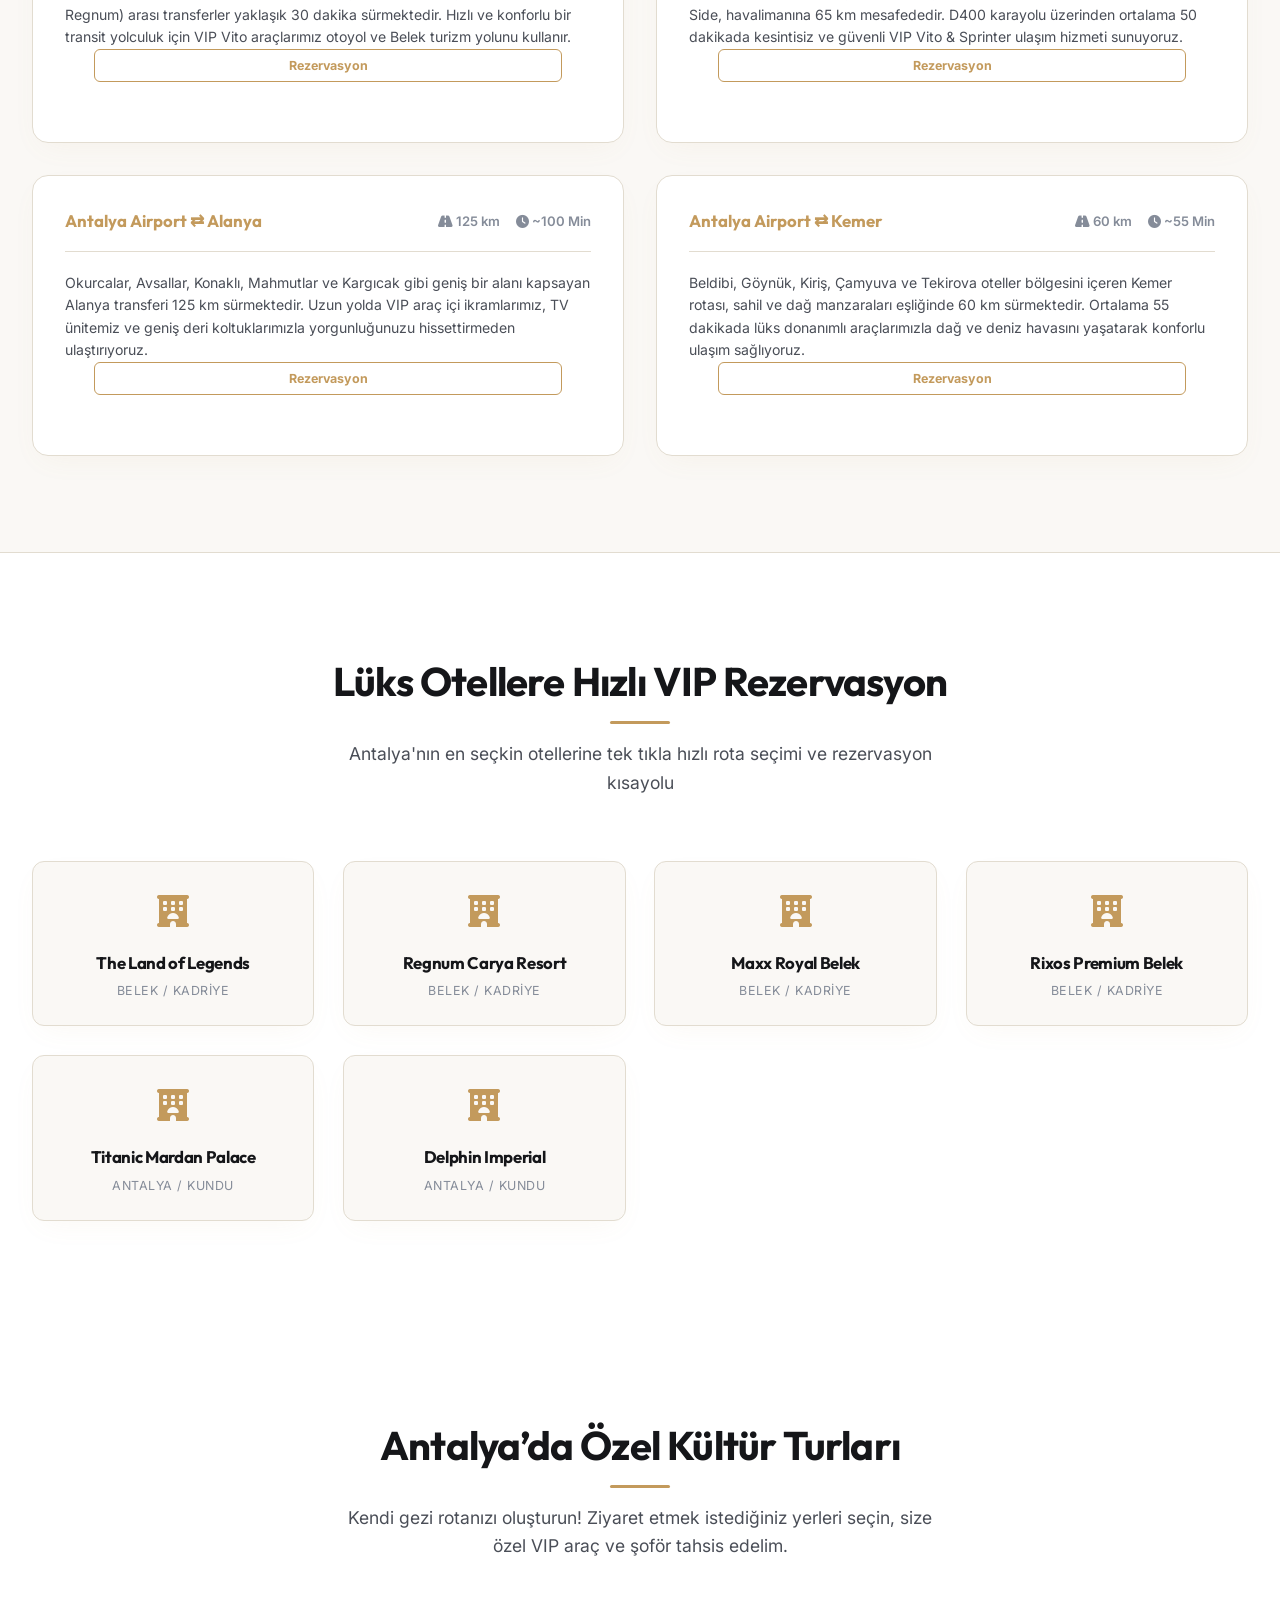
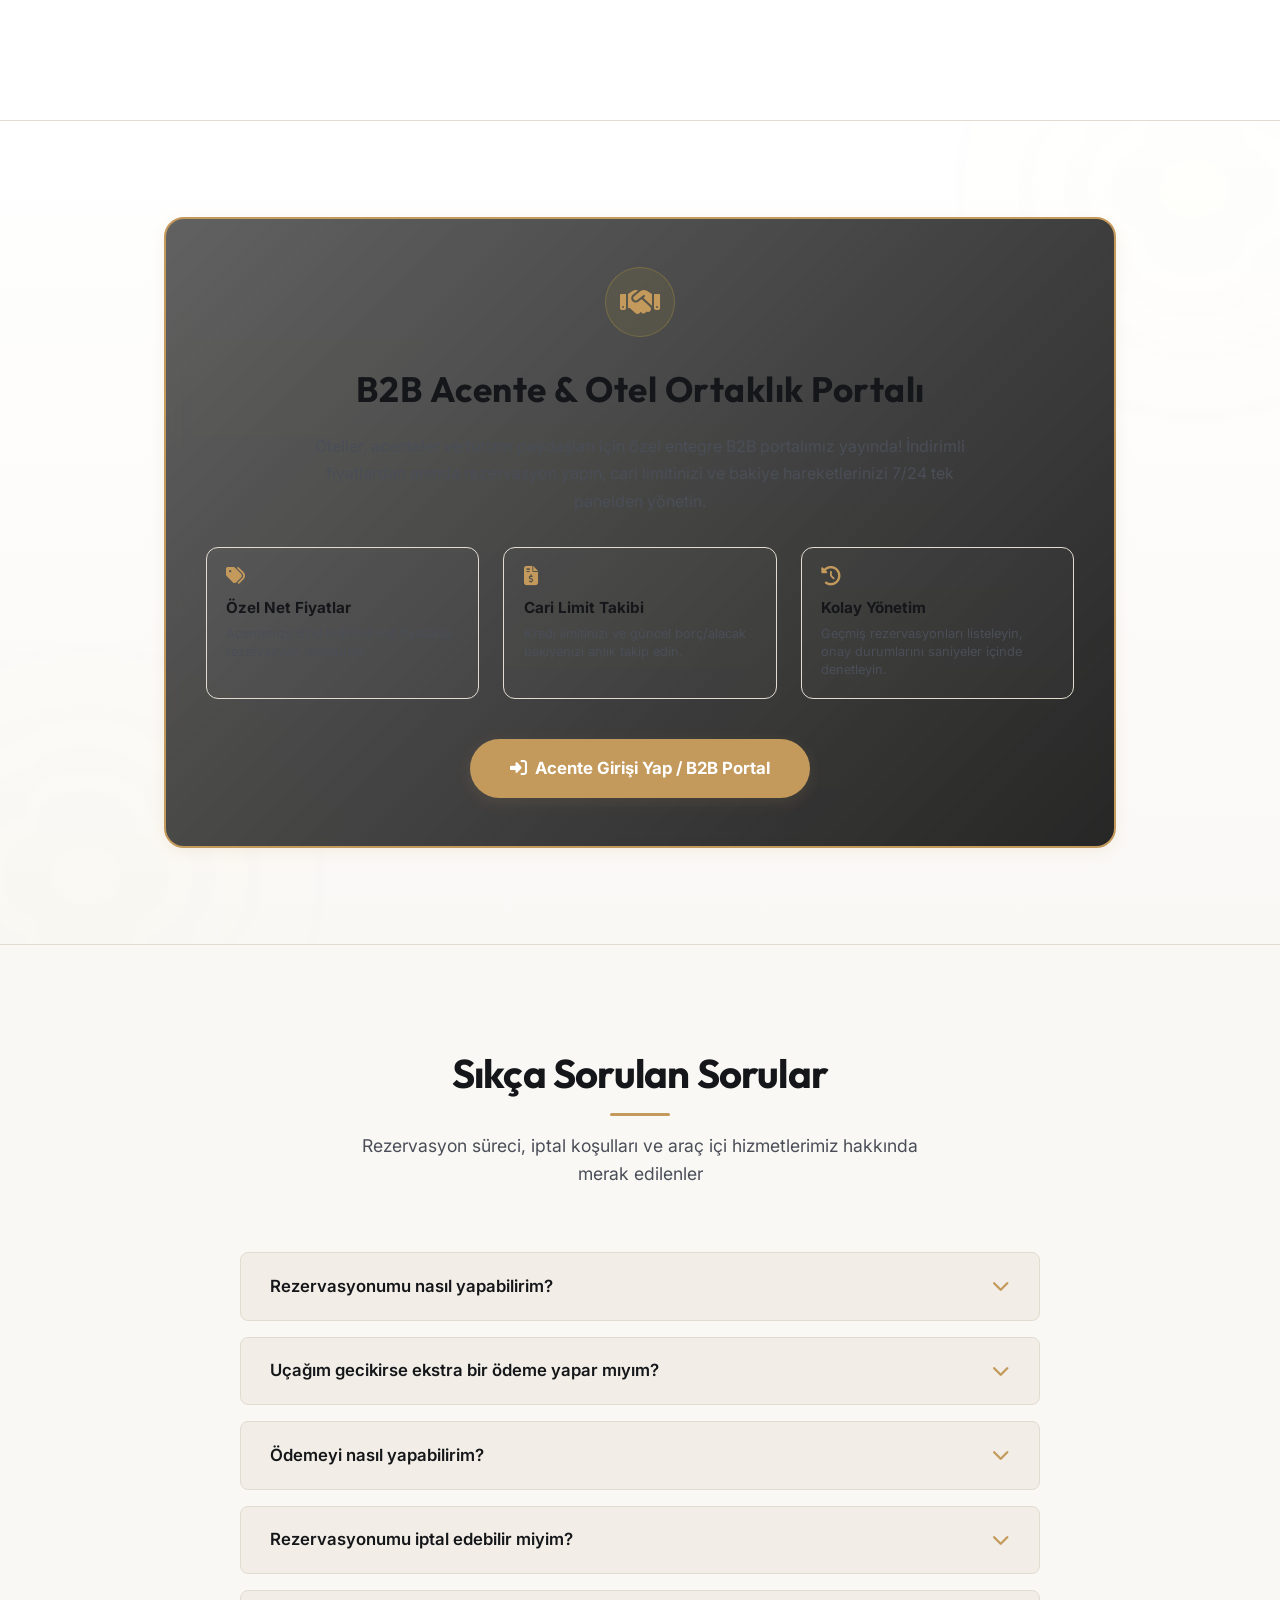
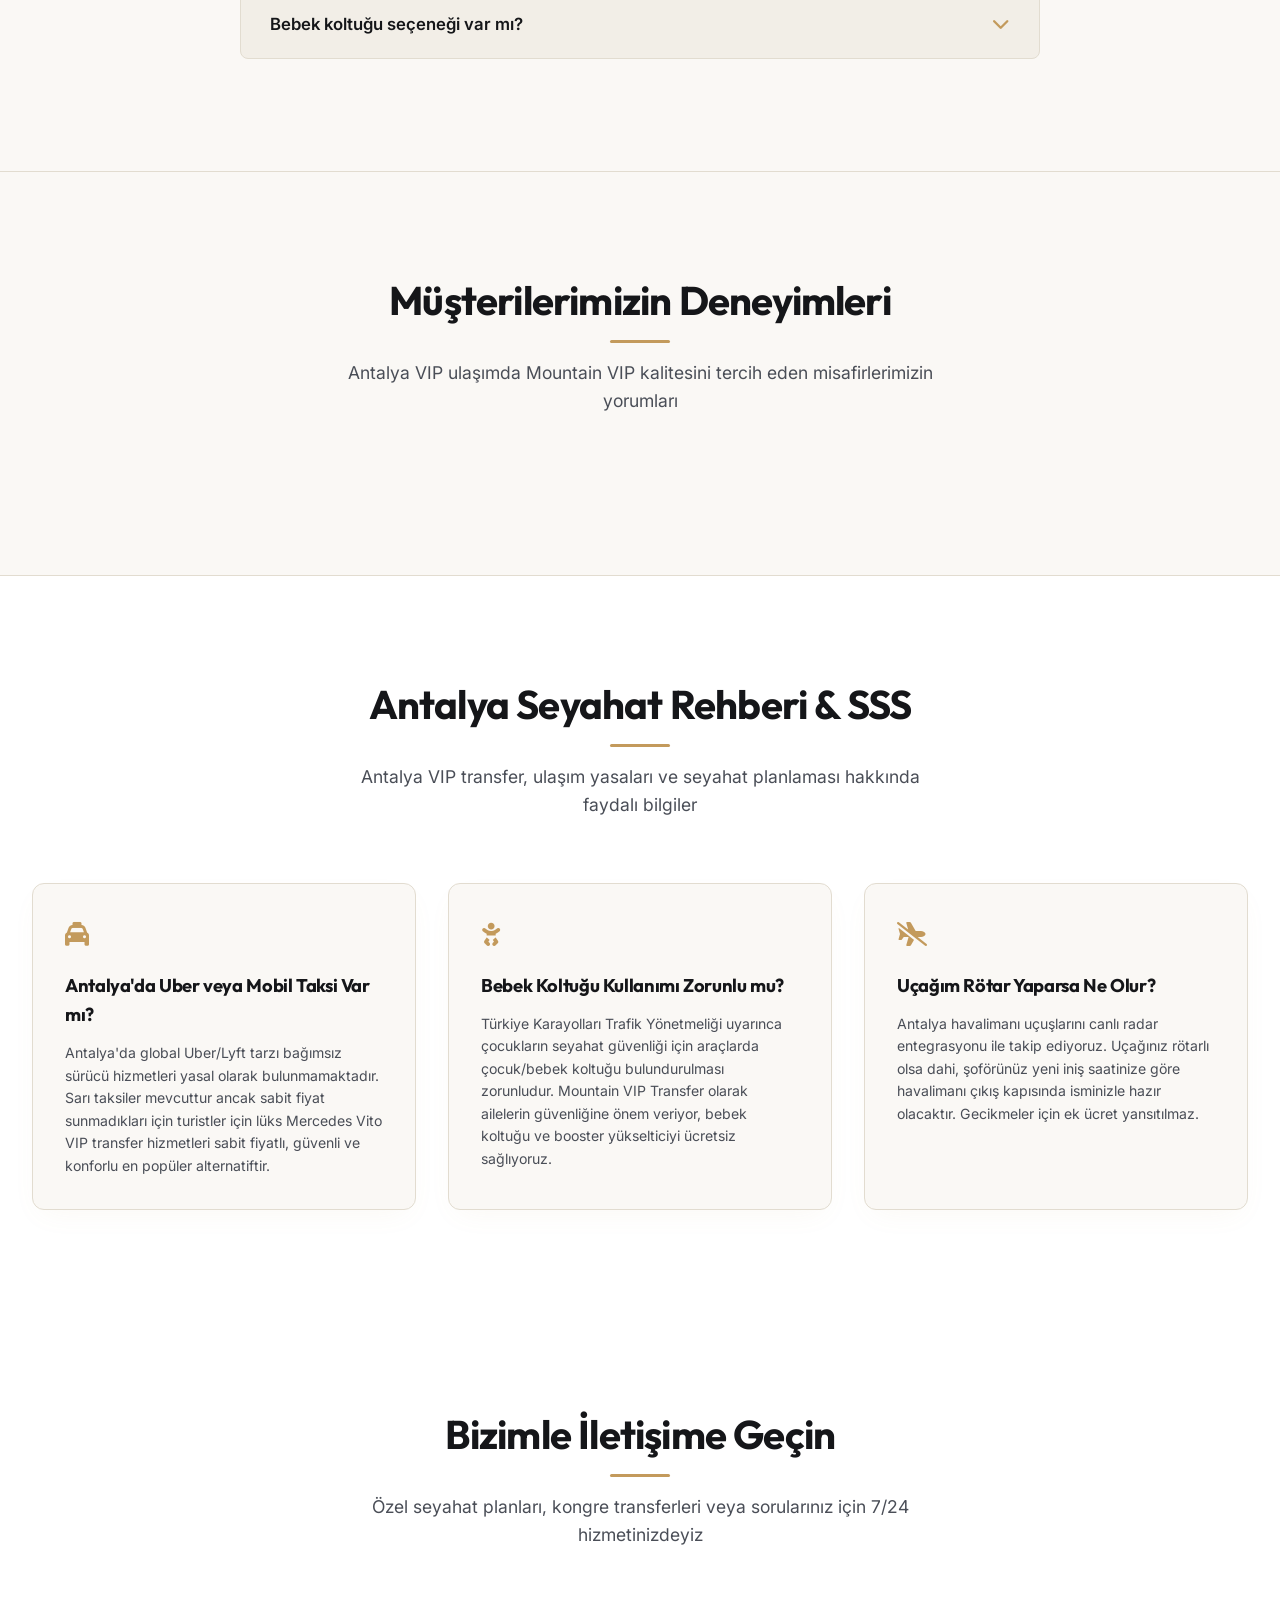
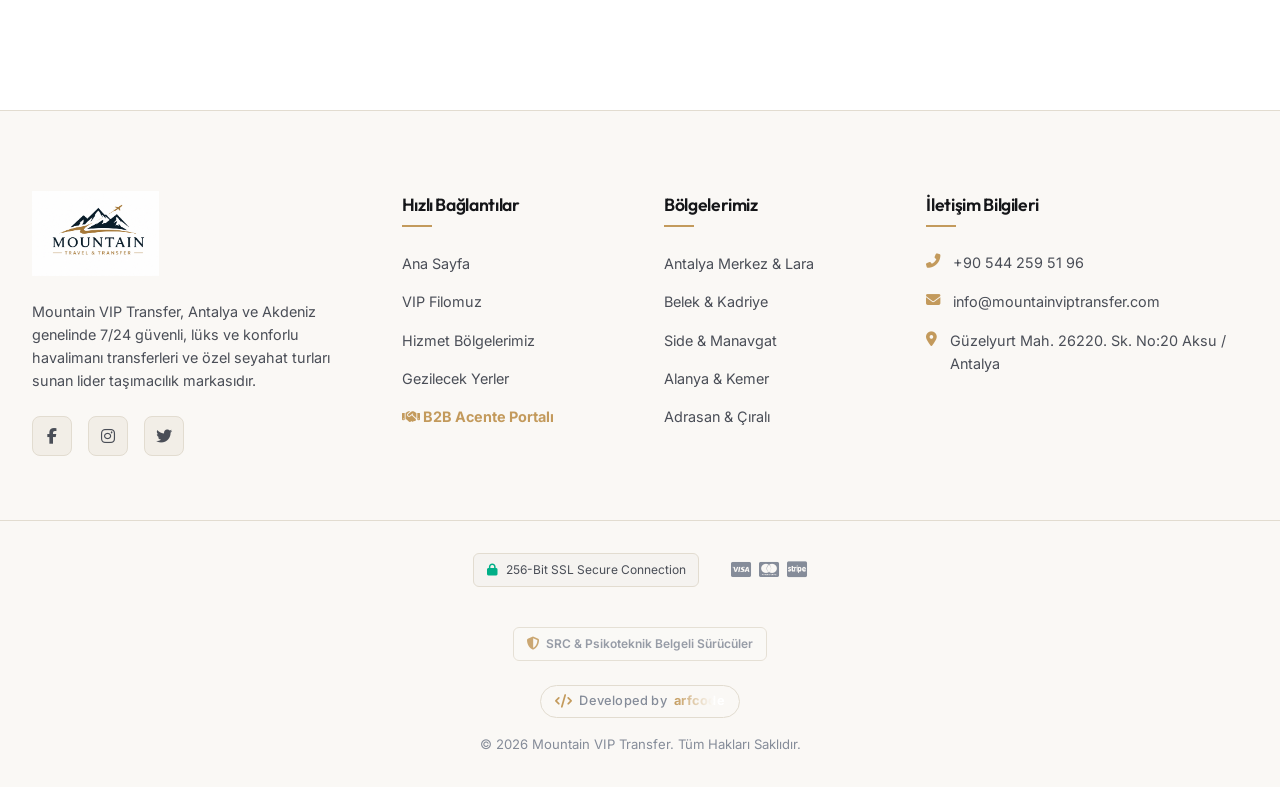
==== commit 0df0206c: "Create a premium boxed B2B partnership section on homepage" ====
--- a/index.html
+++ b/index.html
@@ -1492,6 +1492,48 @@
         </div>
     </section>
 
+    <!-- B2B Agency Partnership Section -->
+    <section id="b2b-partnership" class="section-padding" style="background: linear-gradient(180deg, var(--bg-primary) 0%, var(--bg-secondary) 100%); position: relative; overflow: hidden; border-top: 1px solid var(--border-color); border-bottom: 1px solid var(--border-color);">
+        <div style="position: absolute; top: -10%; right: -5%; width: 300px; height: 300px; background: rgba(212, 175, 55, 0.02); filter: blur(80px); border-radius: 50%; pointer-events: none;"></div>
+        <div style="position: absolute; bottom: -10%; left: -5%; width: 300px; height: 300px; background: rgba(212, 175, 55, 0.02); filter: blur(80px); border-radius: 50%; pointer-events: none;"></div>
+        
+        <div class="container" style="max-width: 1000px; margin: 0 auto; padding: 0 1.5rem;">
+            <div class="b2b-promo-card" style="background: linear-gradient(135deg, rgba(30, 30, 30, 0.7) 0%, rgba(15, 15, 15, 0.9) 100%); border: 2px solid var(--accent-gold); border-radius: 20px; padding: 3rem 2.5rem; text-align: center; box-shadow: var(--gold-shadow); position: relative; backdrop-filter: blur(10px);">
+                <div style="background: rgba(212, 175, 55, 0.08); width: 70px; height: 70px; border-radius: 50%; display: flex; align-items: center; justify-content: center; margin: 0 auto 1.5rem auto; border: 1.5px solid rgba(212, 175, 55, 0.25);">
+                    <i class="fas fa-handshake" style="color: var(--accent-gold); font-size: 2rem;"></i>
+                </div>
+                
+                <h2 style="font-family: var(--font-heading); color: var(--text-primary); font-size: 2.2rem; font-weight: 700; margin-bottom: 1rem; letter-spacing: 0.5px;">B2B Acente &amp; Otel Ortaklık Portalı</h2>
+                <p style="color: var(--text-secondary); max-width: 650px; margin: 0 auto 2rem auto; font-size: 1rem; line-height: 1.7;">
+                    Oteller, acenteler ve turizm paydaşları için özel entegre B2B portalımız yayında! İndirimli fiyatlardan anında rezervasyon yapın, cari limitinizi ve bakiye hareketlerinizi 7/24 tek panelden yönetin.
+                </p>
+                
+                <!-- Features Grid -->
+                <div style="display: grid; grid-template-columns: repeat(auto-fit, minmax(180px, 1fr)); gap: 1.5rem; margin-bottom: 2.5rem; text-align: left;">
+                    <div style="background: rgba(255,255,255,0.02); border: 1px solid var(--border-color); padding: 1.2rem; border-radius: 12px;">
+                        <i class="fas fa-tags" style="color: var(--accent-gold); font-size: 1.2rem; margin-bottom: 0.6rem; display: block;"></i>
+                        <strong style="color: var(--text-primary); font-size: 0.95rem; display: block; margin-bottom: 0.3rem;">Özel Net Fiyatlar</strong>
+                        <span style="color: var(--text-secondary); font-size: 0.8rem; line-height: 1.4; display: block;">Acentenize özel indirimli net fiyatlarla rezervasyon oluşturun.</span>
+                    </div>
+                    <div style="background: rgba(255,255,255,0.02); border: 1px solid var(--border-color); padding: 1.2rem; border-radius: 12px;">
+                        <i class="fas fa-file-invoice-dollar" style="color: var(--accent-gold); font-size: 1.2rem; margin-bottom: 0.6rem; display: block;"></i>
+                        <strong style="color: var(--text-primary); font-size: 0.95rem; display: block; margin-bottom: 0.3rem;">Cari Limit Takibi</strong>
+                        <span style="color: var(--text-secondary); font-size: 0.8rem; line-height: 1.4; display: block;">Kredi limitinizi ve güncel borç/alacak bakiyenizi anlık takip edin.</span>
+                    </div>
+                    <div style="background: rgba(255,255,255,0.02); border: 1px solid var(--border-color); padding: 1.2rem; border-radius: 12px;">
+                        <i class="fas fa-history" style="color: var(--accent-gold); font-size: 1.2rem; margin-bottom: 0.6rem; display: block;"></i>
+                        <strong style="color: var(--text-primary); font-size: 0.95rem; display: block; margin-bottom: 0.3rem;">Kolay Yönetim</strong>
+                        <span style="color: var(--text-secondary); font-size: 0.8rem; line-height: 1.4; display: block;">Geçmiş rezervasyonları listeleyin, onay durumlarını saniyeler içinde denetleyin.</span>
+                    </div>
+                </div>
+                
+                <a href="/b2b/index.html" class="btn btn-primary" style="padding: 1rem 2.5rem; font-size: 1.05rem; font-weight: 700; border-radius: 50px; text-decoration: none; box-shadow: var(--gold-shadow); display: inline-flex; align-items: center; gap: 0.5rem; transition: var(--transition-smooth);">
+                    <i class="fas fa-sign-in-alt"></i> Acente Girişi Yap / B2B Portal
+                </a>
+            </div>
+        </div>
+    </section>
+
     <!-- FAQ Accordions -->
     <section id="faq" class="faq-section section-padding">
         <div class="container">
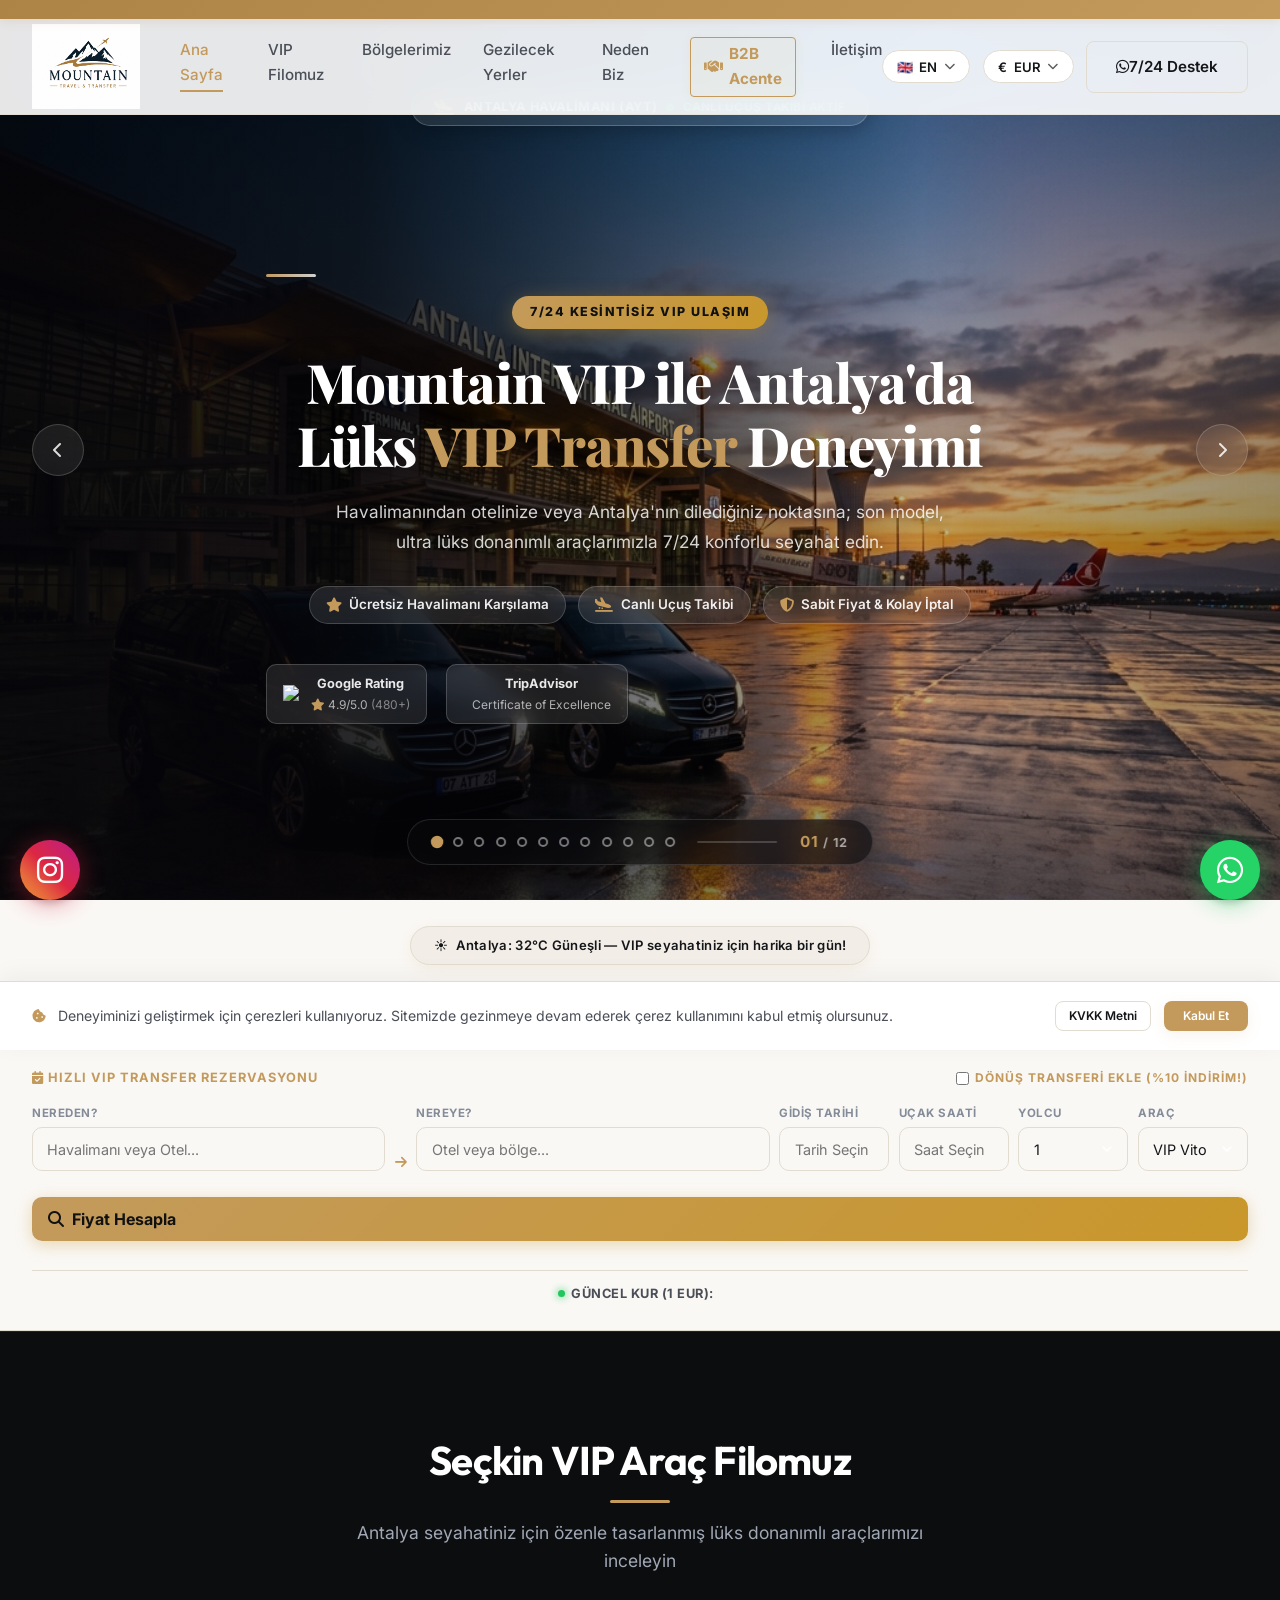
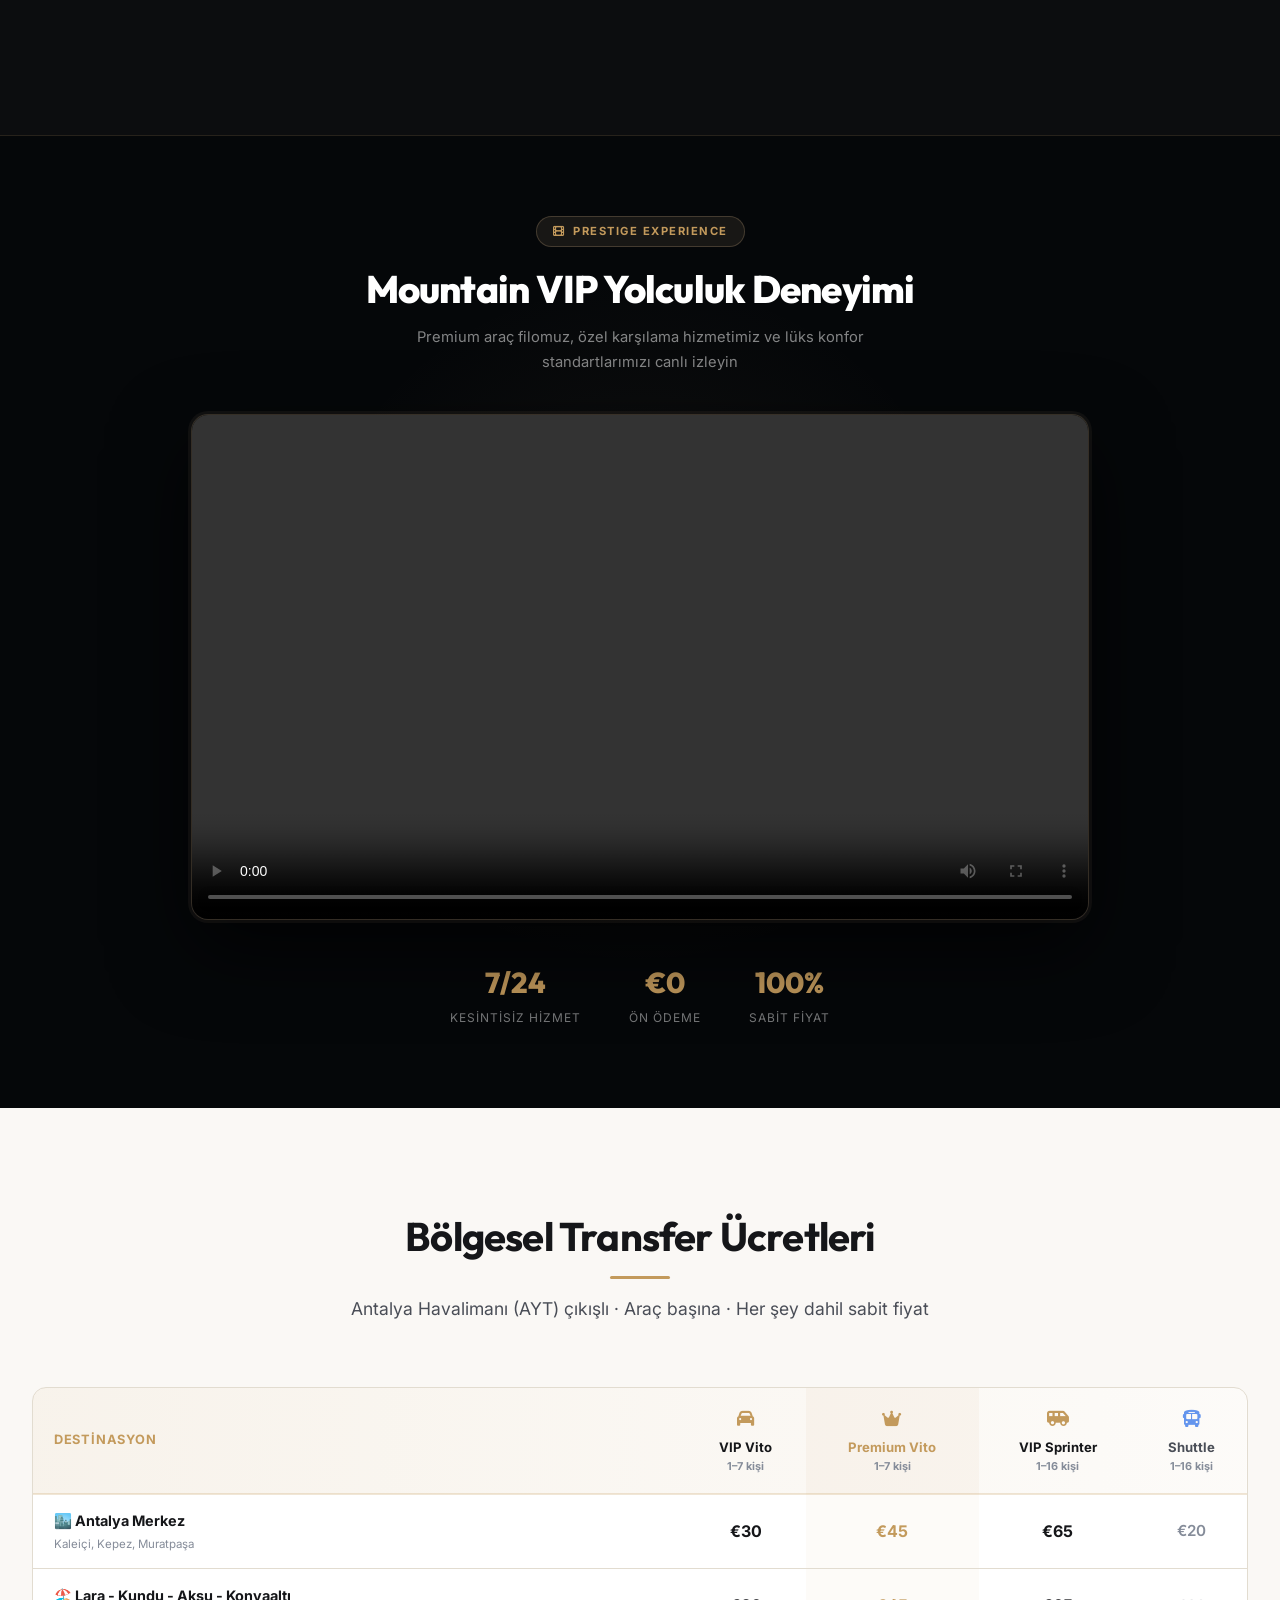
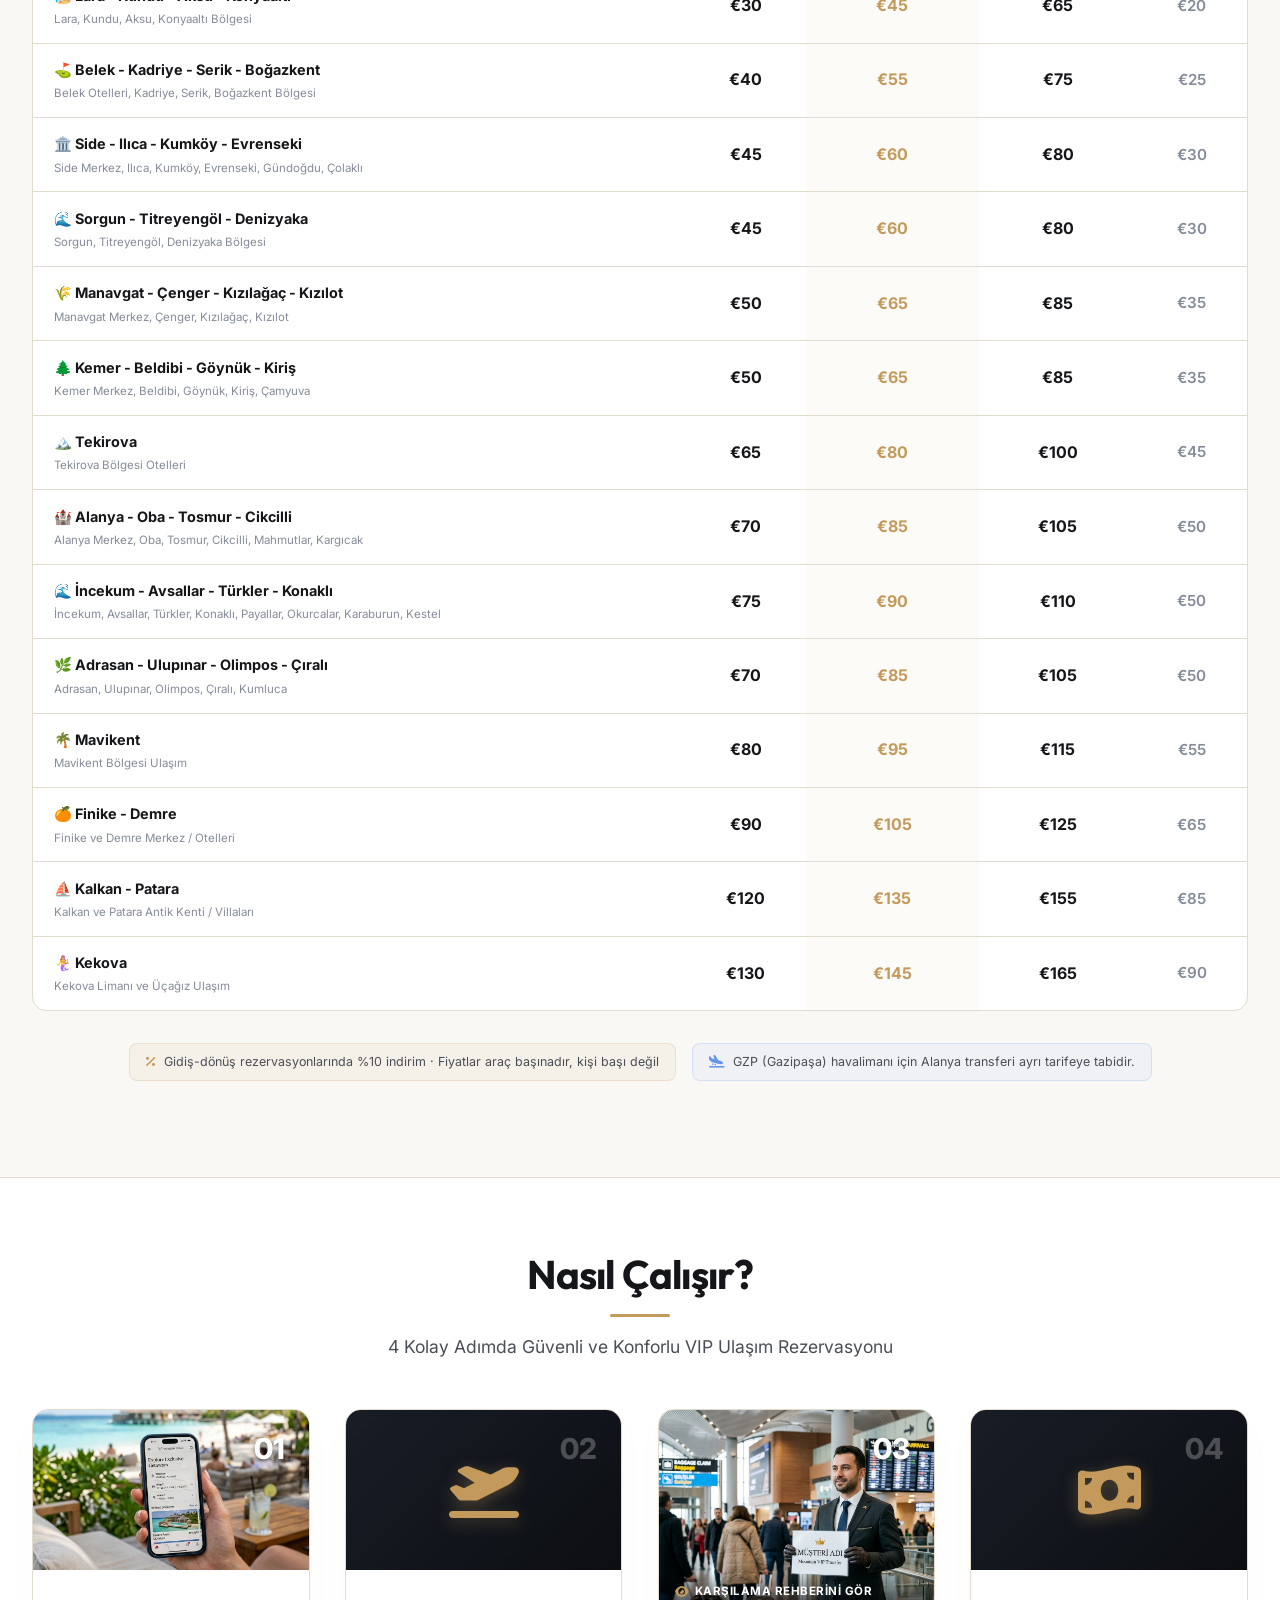
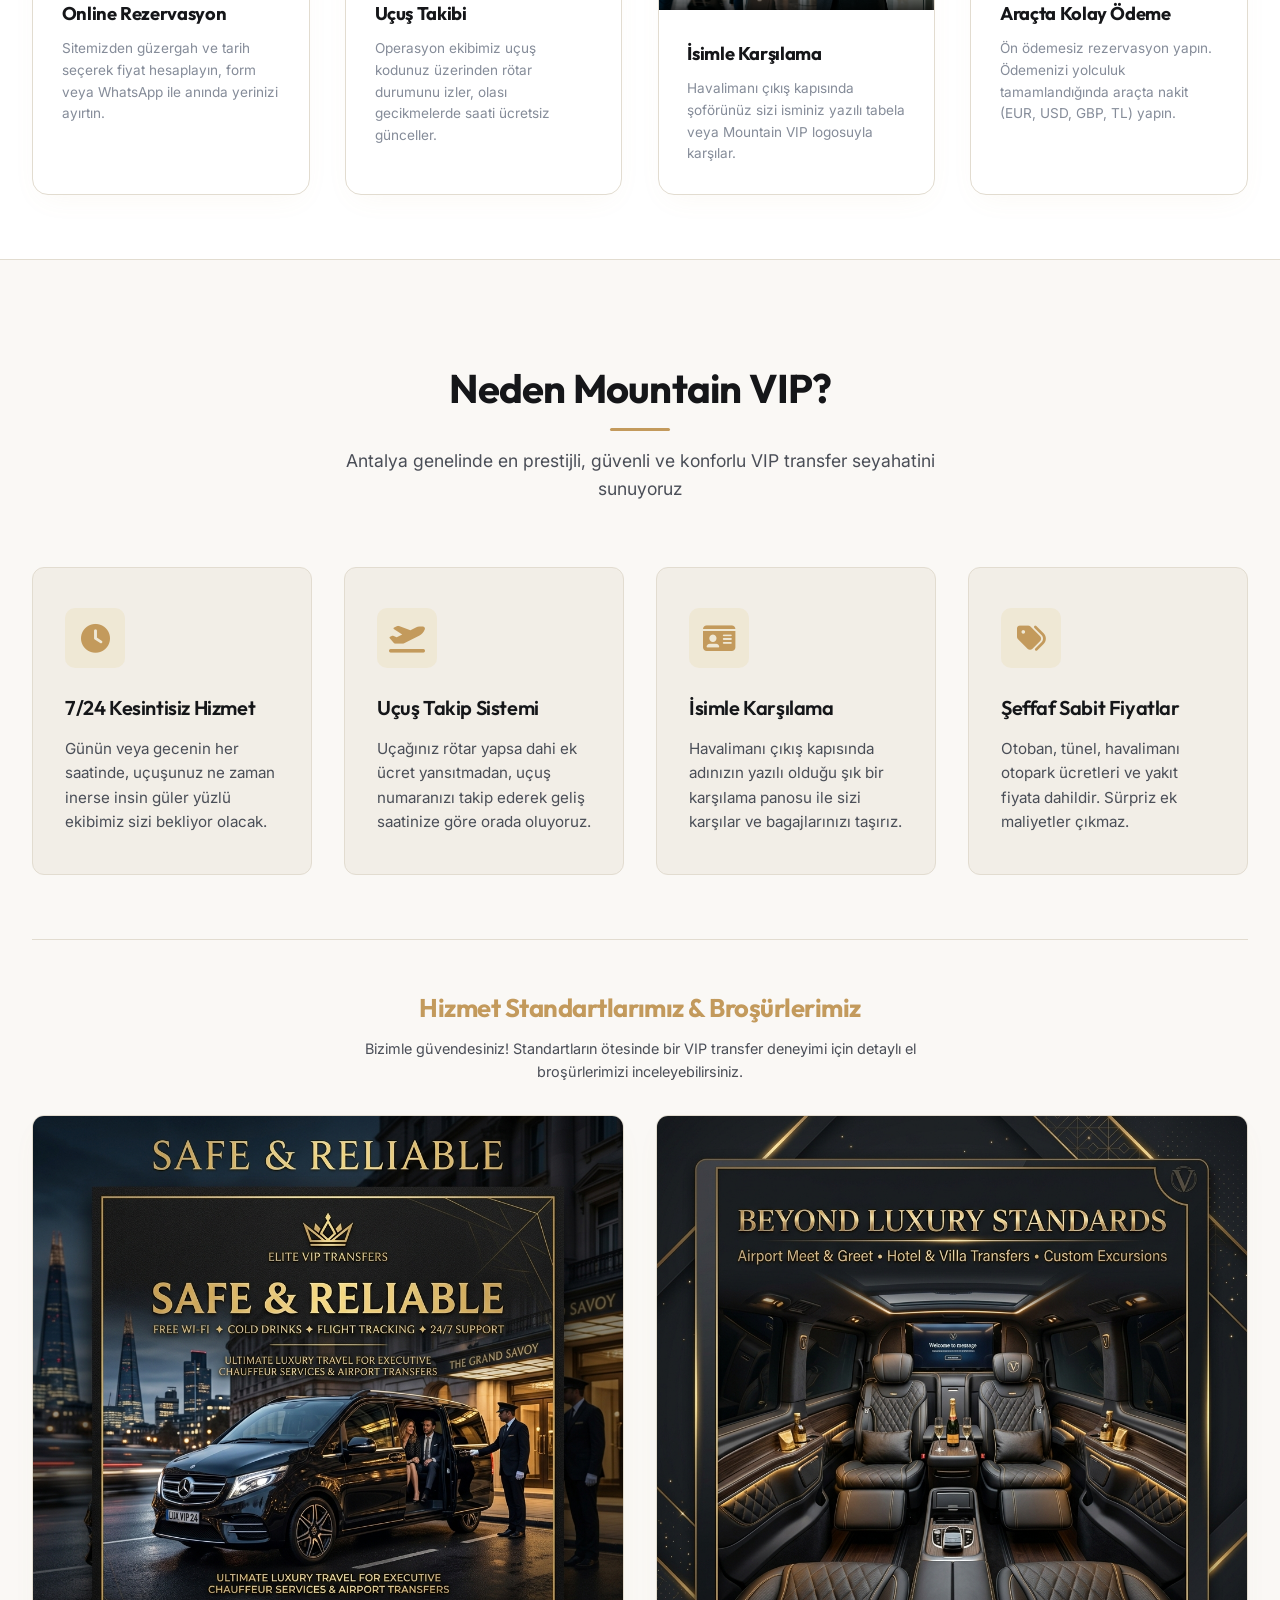
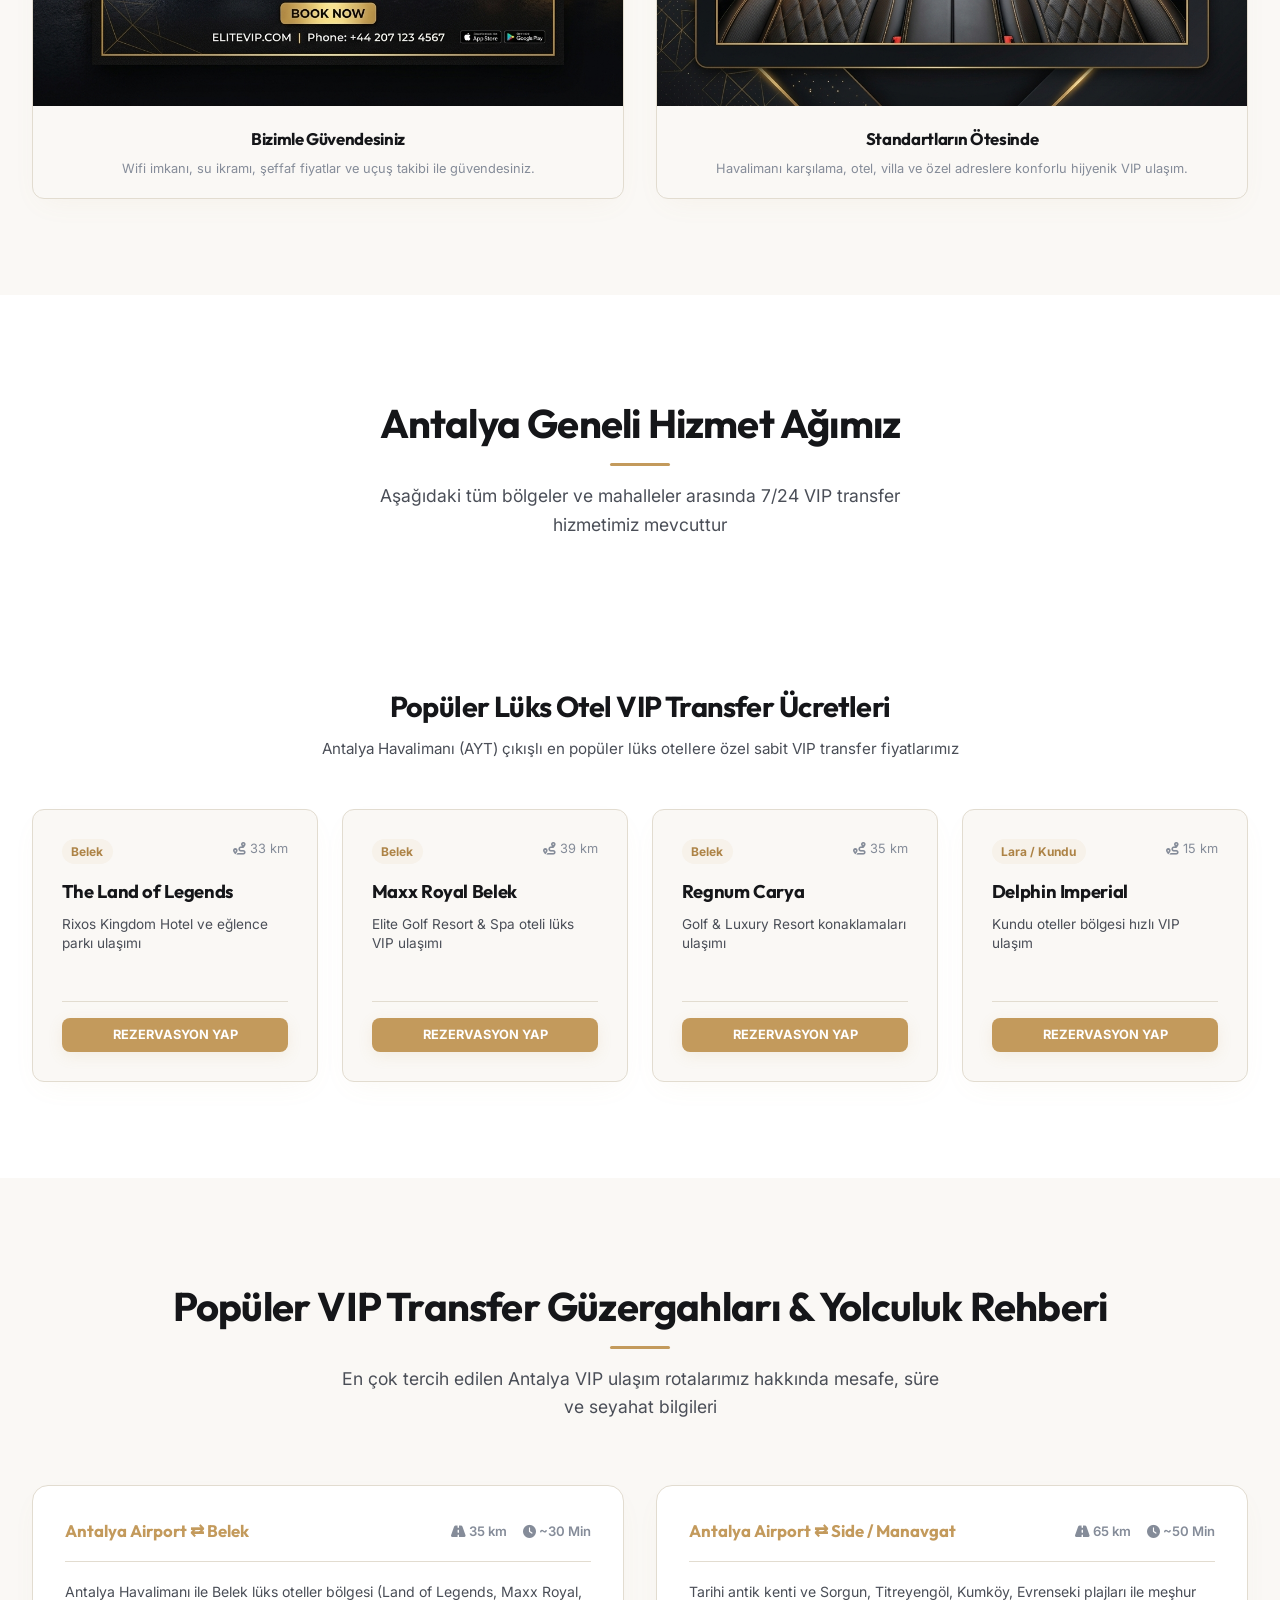
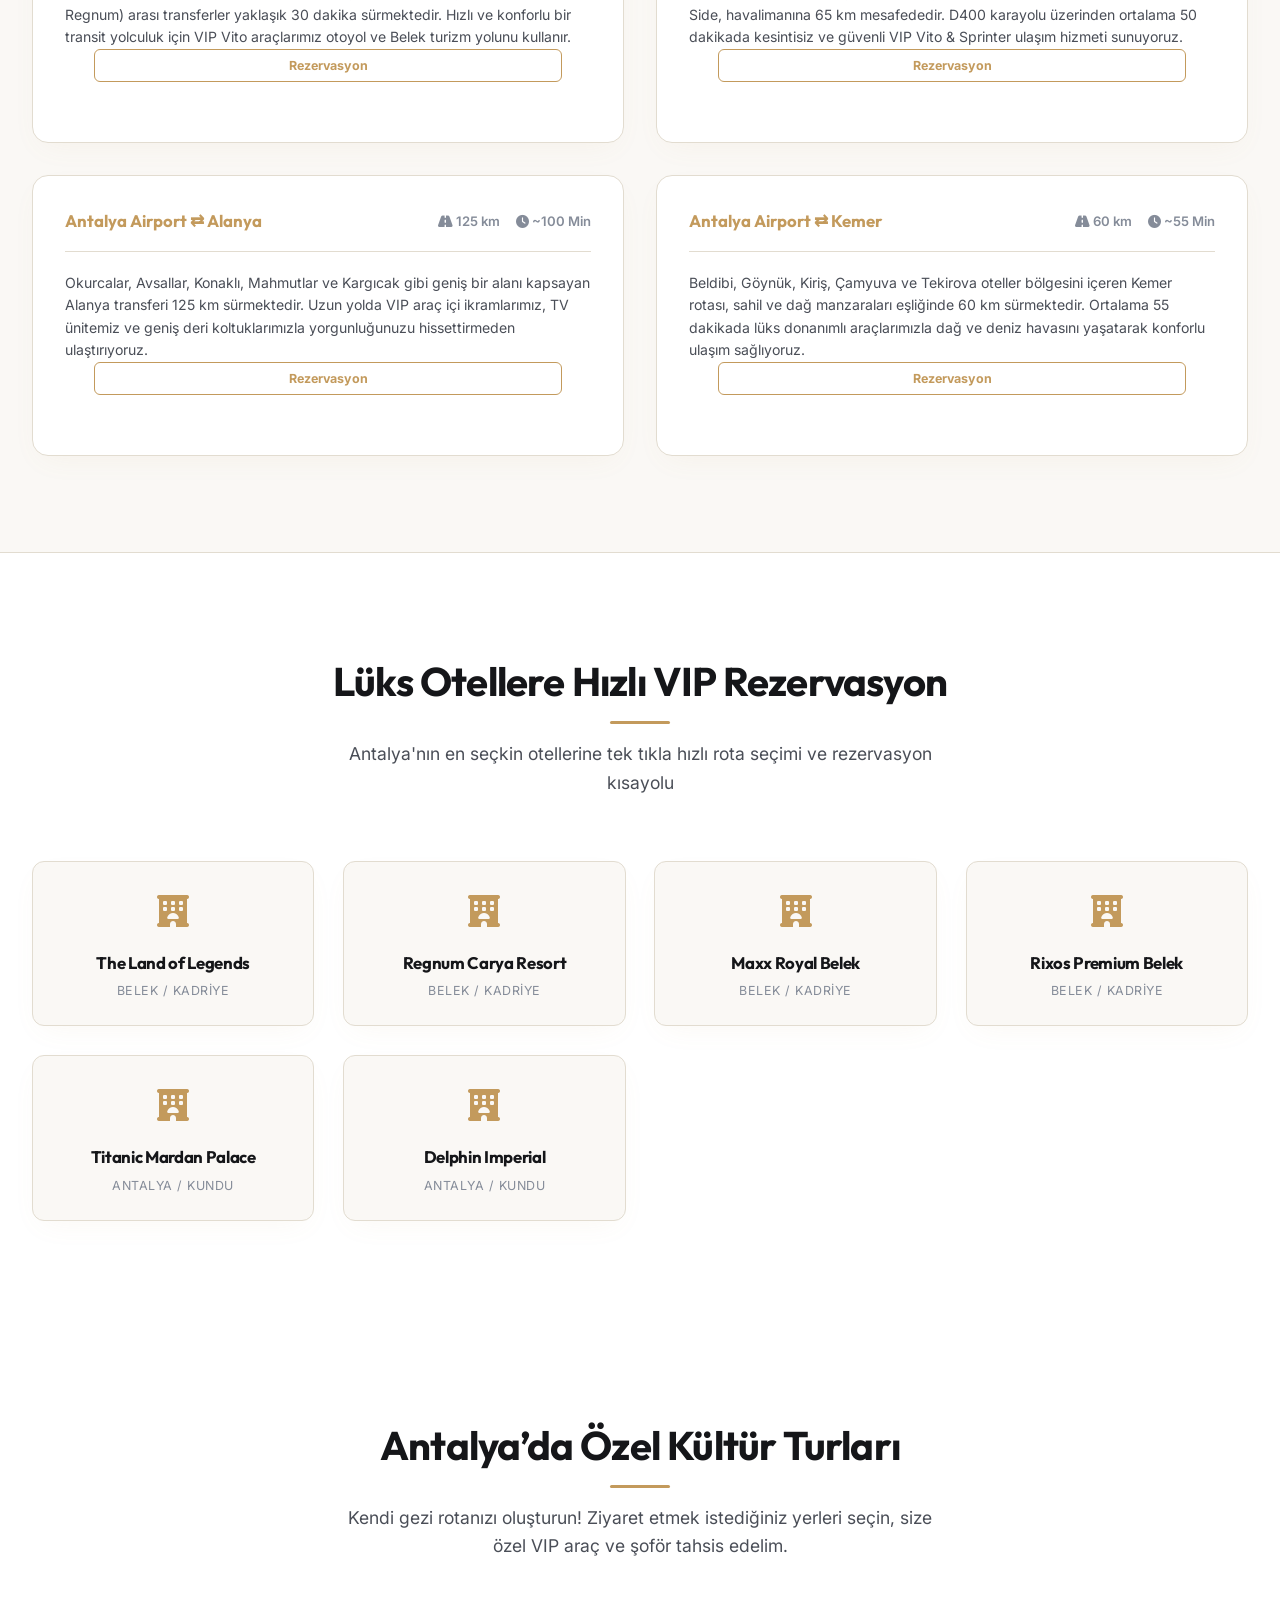
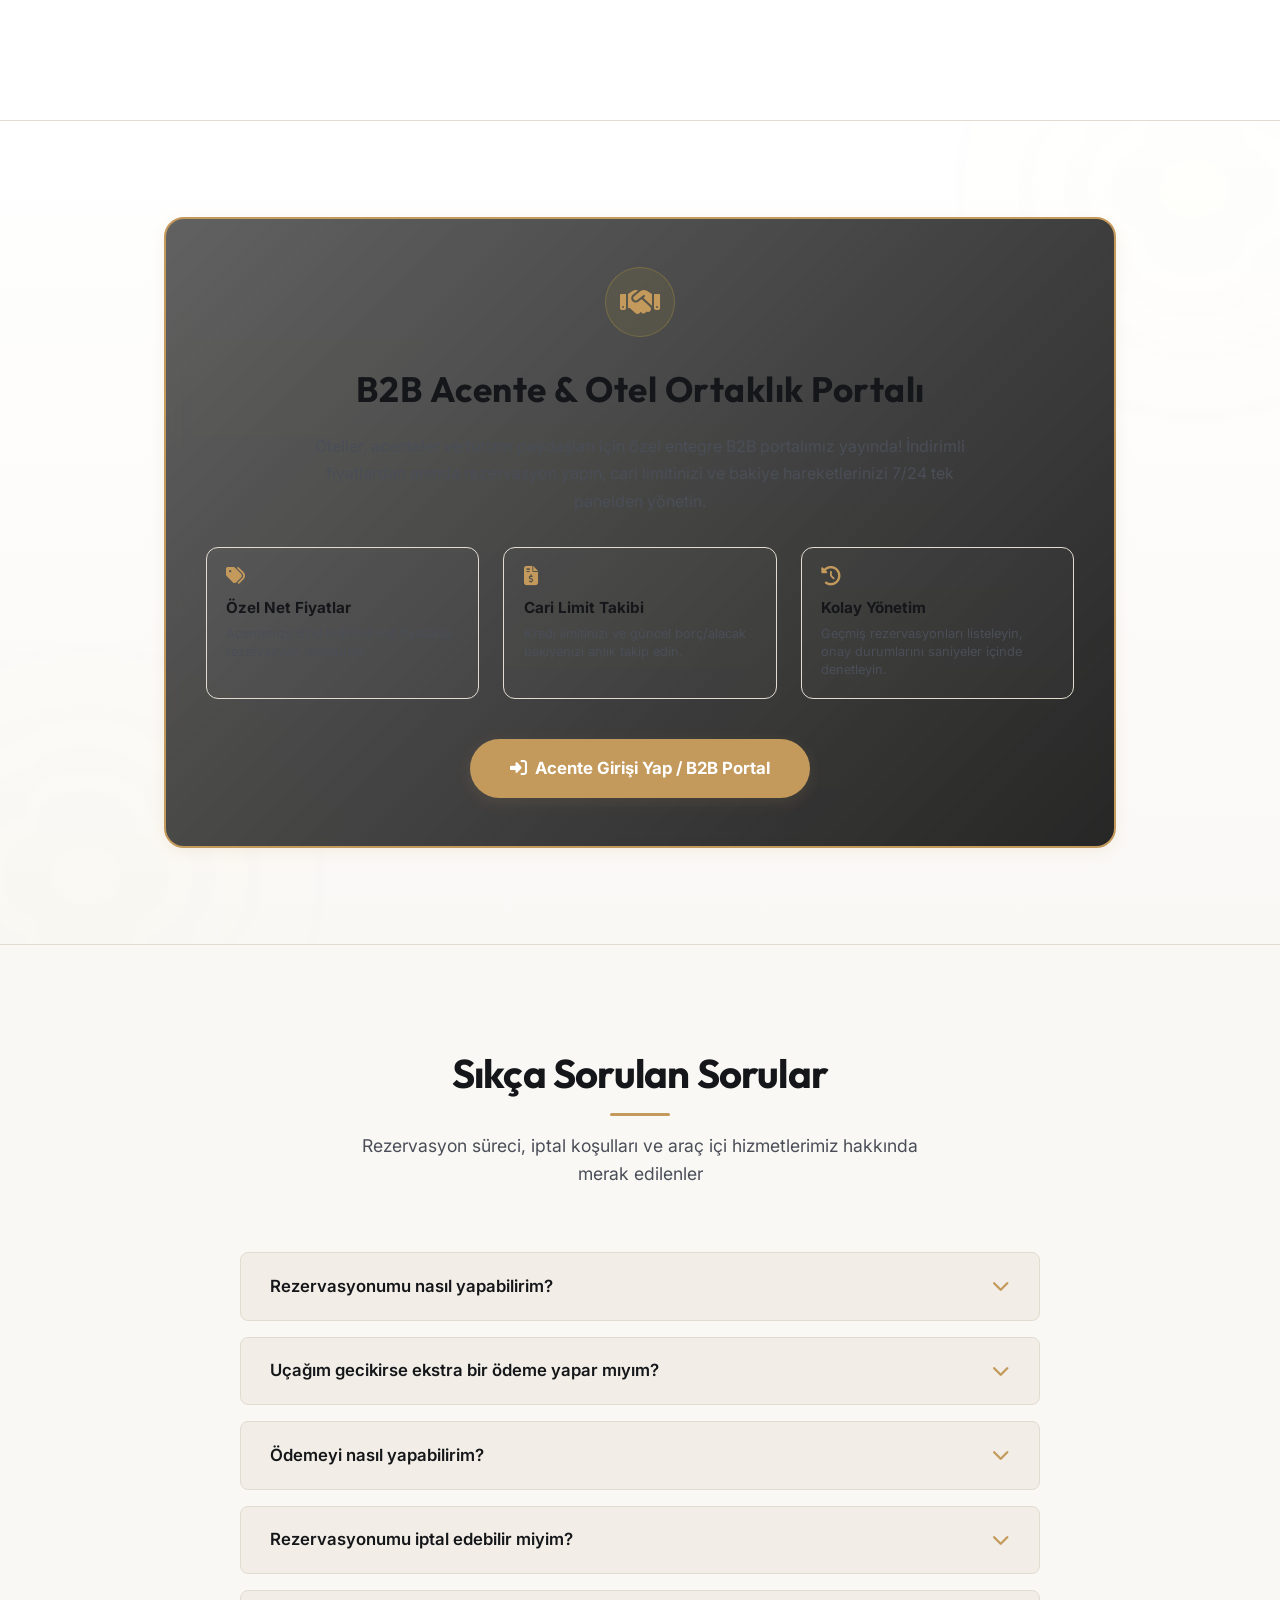
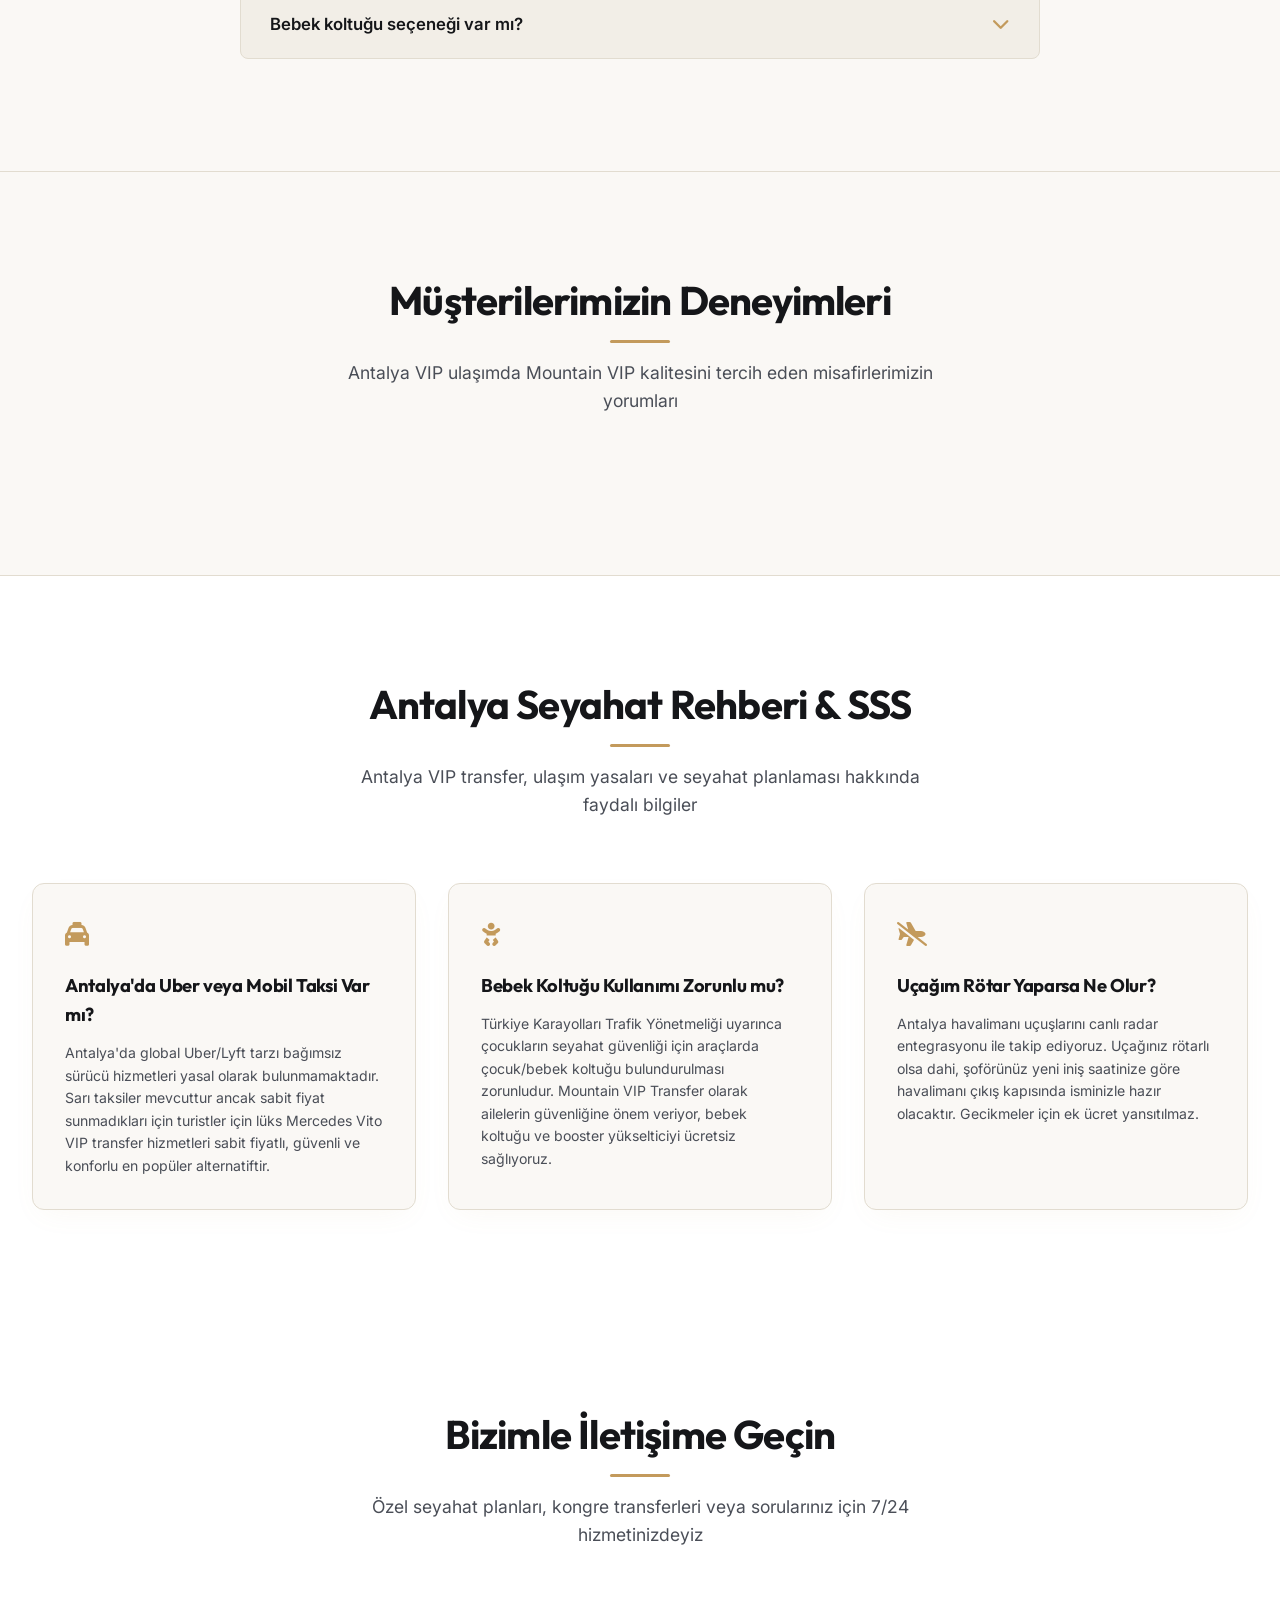
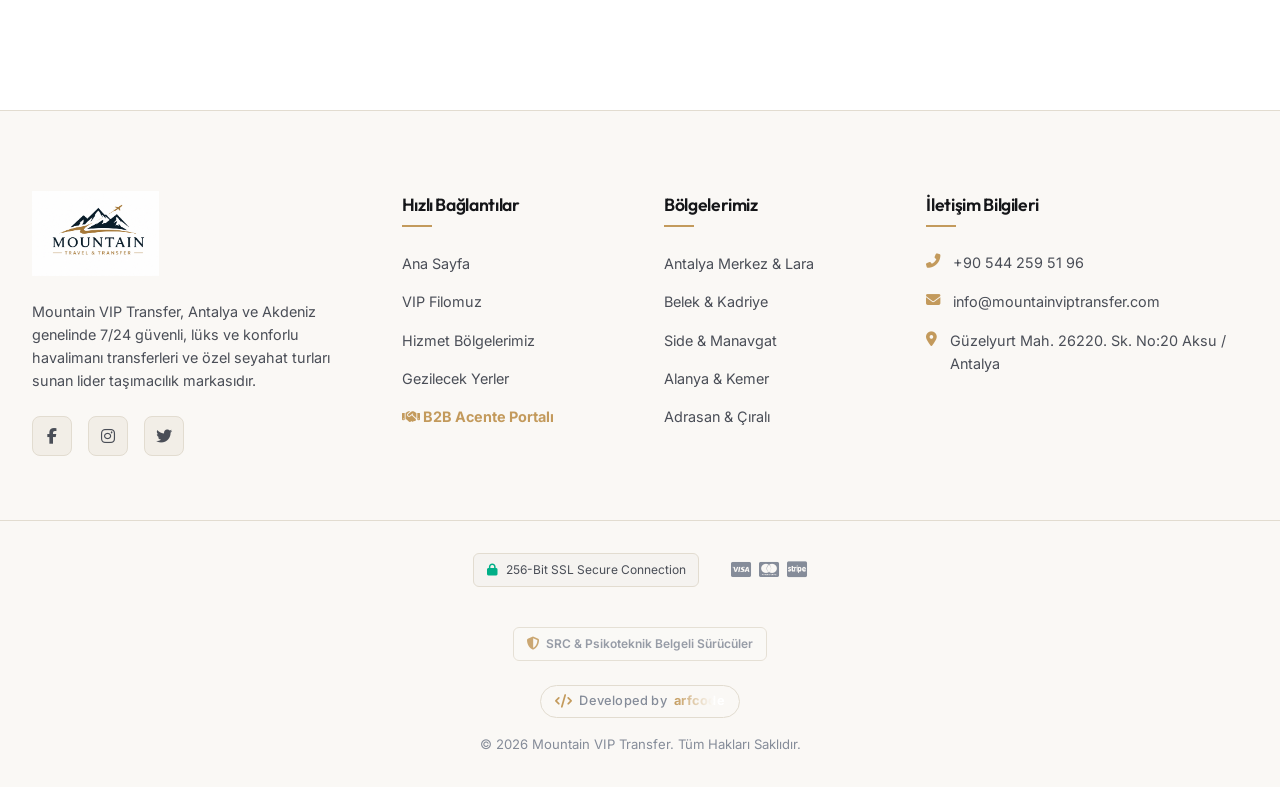
==== commit 0f53d44a: "Rename Gidis Saati to Ucak Saati, add disableMobile=true to flatpickr to fix iOS click bug, and set " ====
--- a/index.html
+++ b/index.html
@@ -852,7 +852,7 @@
                     </div>
                     
                     <div class="bb-group bb-short">
-                        <label id="label-time">Gidiş Saati</label>
+                        <label id="label-time">Uçak Saati</label>
                         <input type="text" id="booking-time" class="form-control" placeholder="Saat Seçin" readonly style="cursor: pointer; background: var(--bg-secondary); color: #fff;">
                     </div>
 
@@ -1795,11 +1795,11 @@
                     <div style="display: grid; grid-template-columns: 1fr 1fr; gap: 1rem; margin-bottom: 1rem;">
                         <div class="form-group">
                             <label for="modal-pickup" style="font-weight: 700; font-size: 0.82rem; white-space: nowrap;"><i class="fas fa-map-marker-alt" style="color: var(--accent-gold); margin-right: 0.2rem;"></i> Nereden (Pickup)</label>
-                            <input type="text" id="modal-pickup" class="form-control" required placeholder="Örn: Havalimanı veya Otel adı...">
+                            <input type="text" id="modal-pickup" class="form-control" required placeholder="Örn: Havalimanı veya Otel adı..." autocomplete="off">
                         </div>
                         <div class="form-group">
                             <label for="modal-dropoff" style="font-weight: 700; font-size: 0.82rem; white-space: nowrap;"><i class="fas fa-map-marker" style="color: var(--accent-gold); margin-right: 0.2rem;"></i> Nereye (Dropoff)</label>
-                            <input type="text" id="modal-dropoff" class="form-control" required placeholder="Örn: Otel adı veya bölge...">
+                            <input type="text" id="modal-dropoff" class="form-control" required placeholder="Örn: Otel adı veya bölge..." autocomplete="off">
                         </div>
                     </div>
 
@@ -2176,6 +2176,6 @@
     <script src="https://npmcdn.com/flatpickr/dist/l10n/ru.js"></script>
 
     <!-- Application Script -->
-    <script src="app.js?v=1.9"></script>
+    <script src="app.js?v=2.0"></script>
 </body>
 </html>
